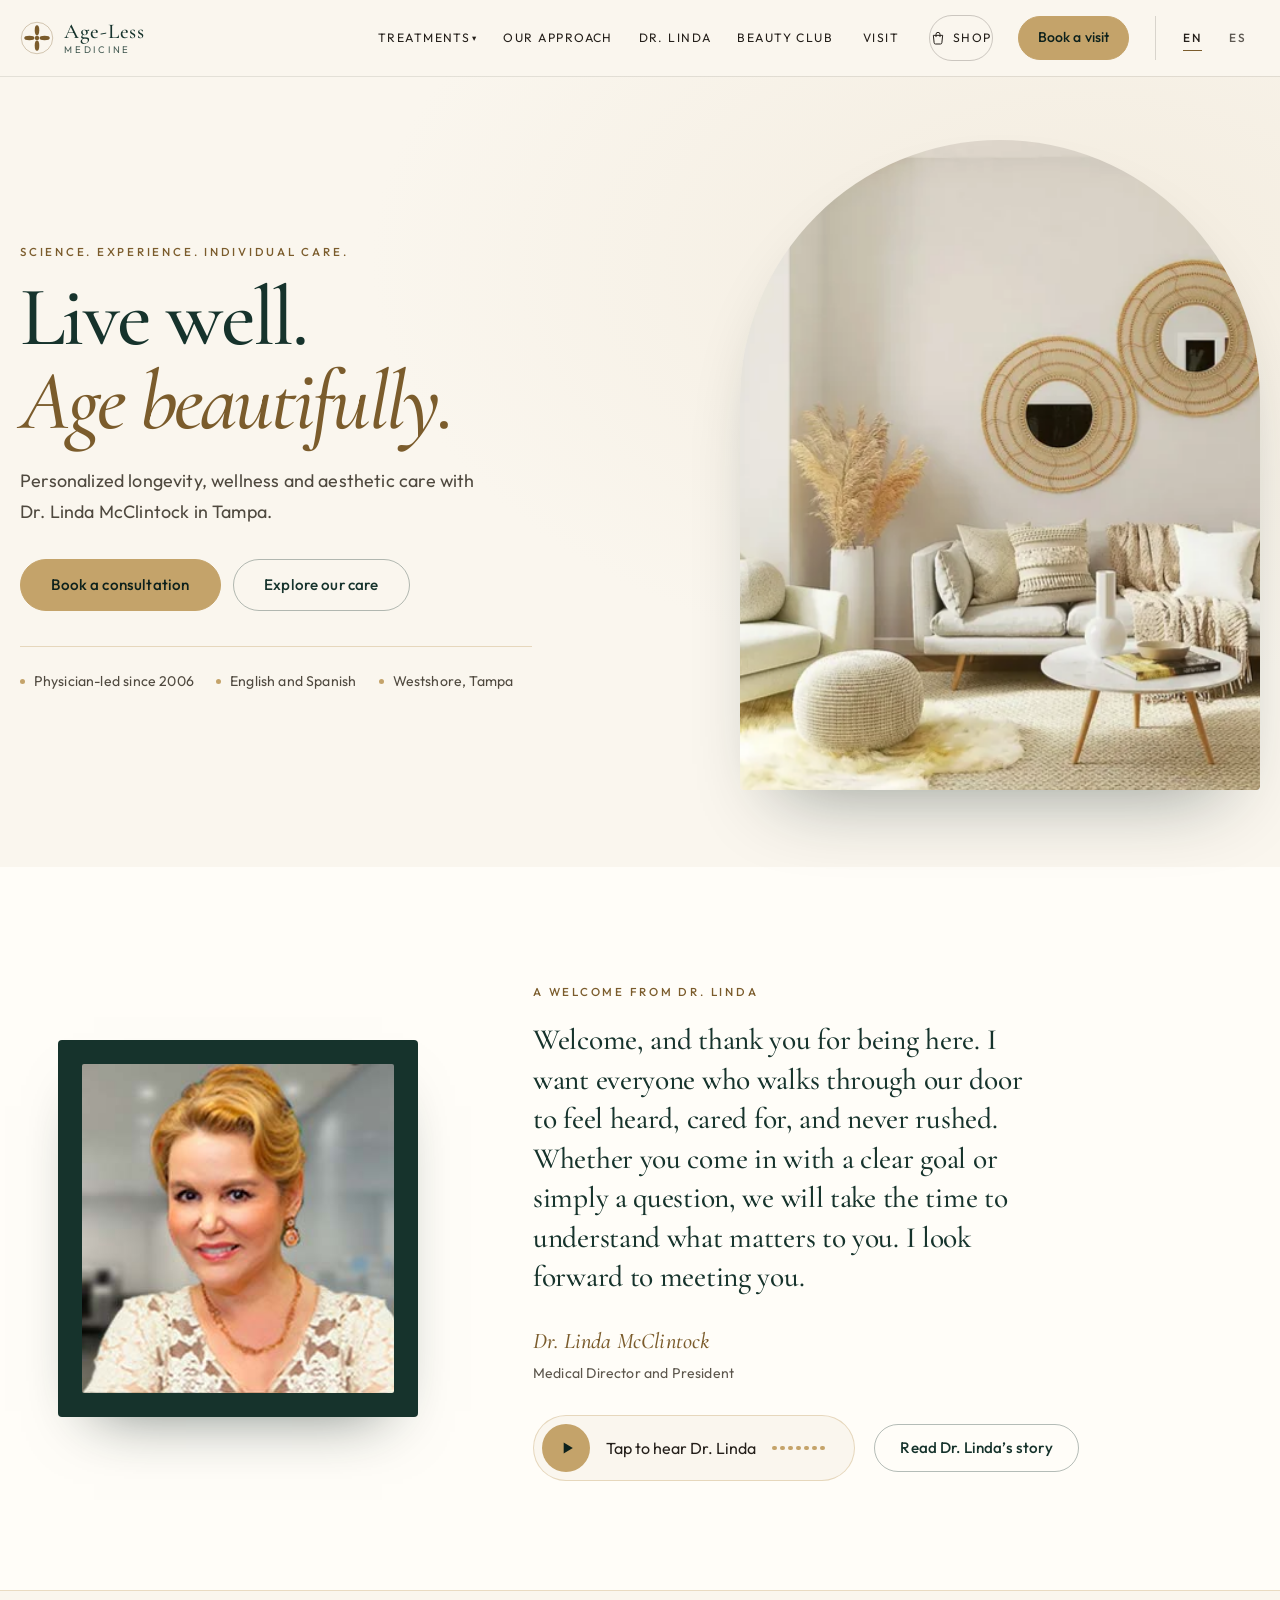
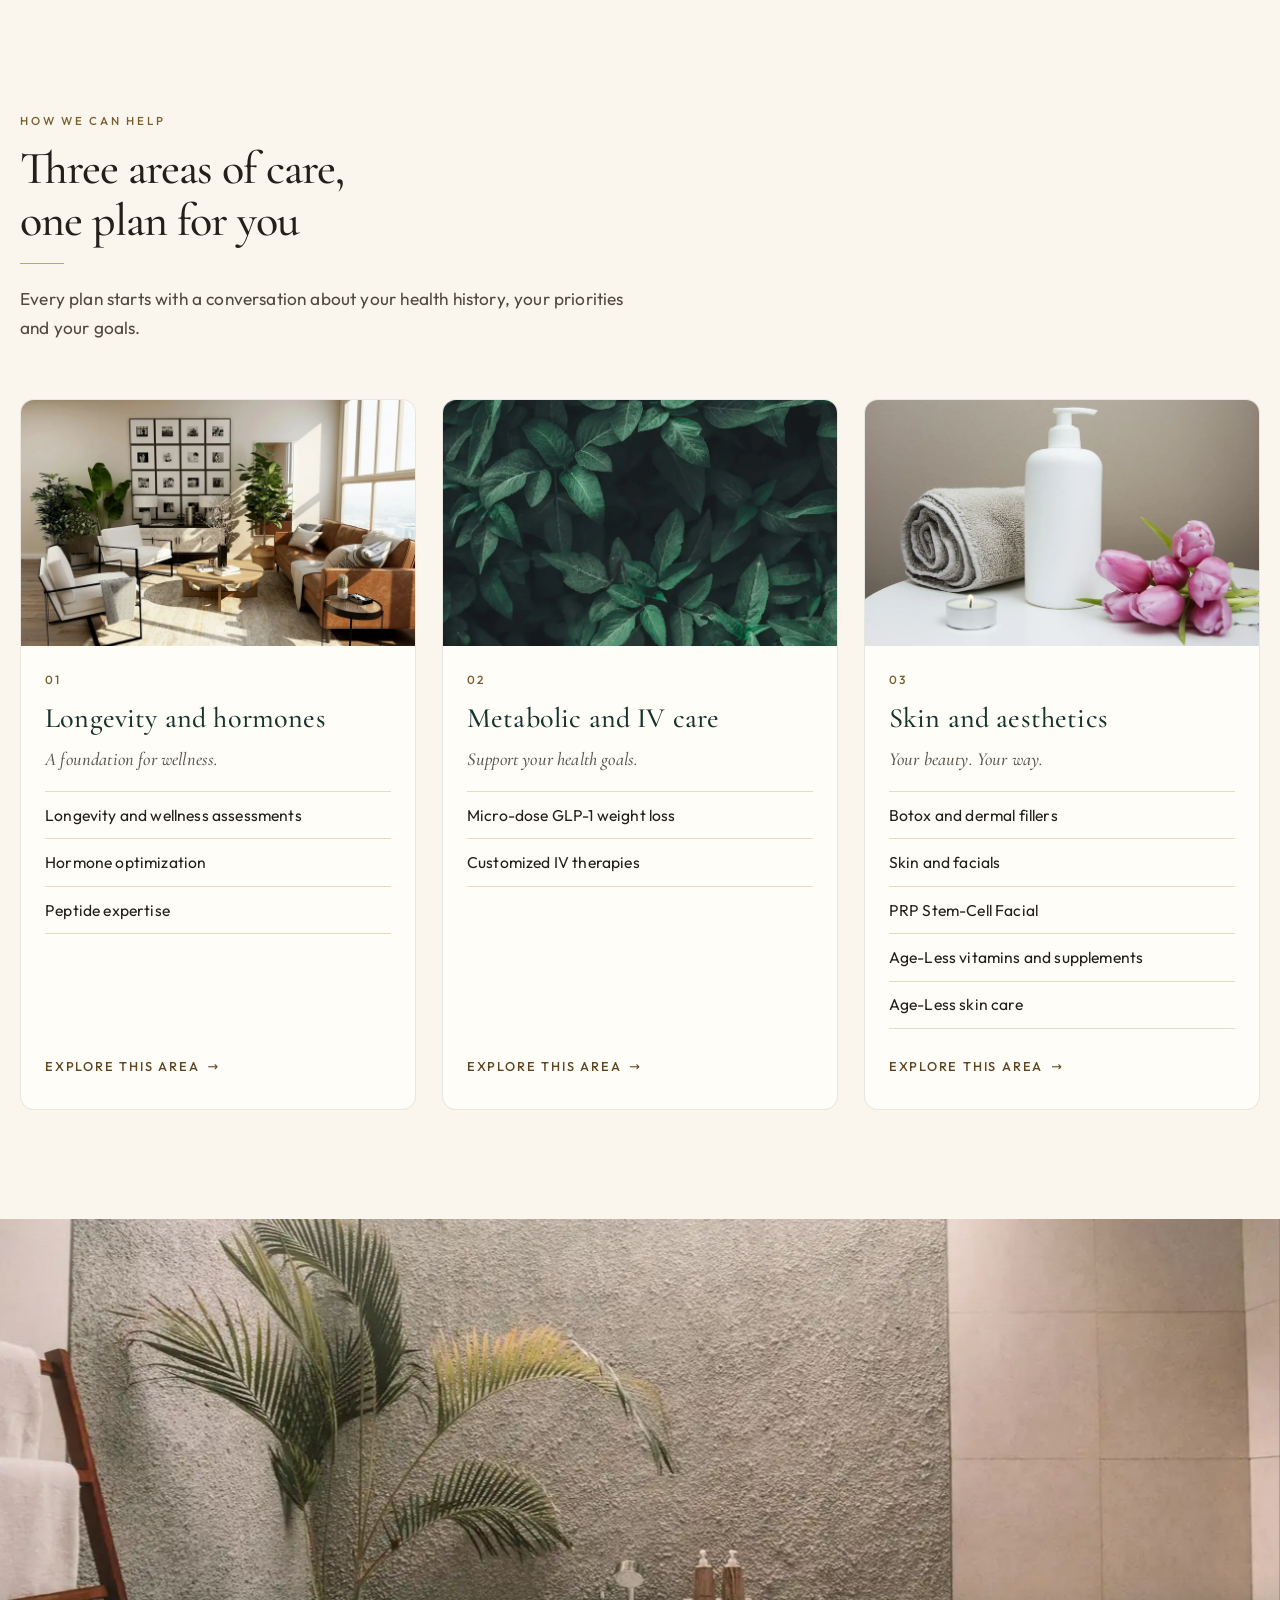
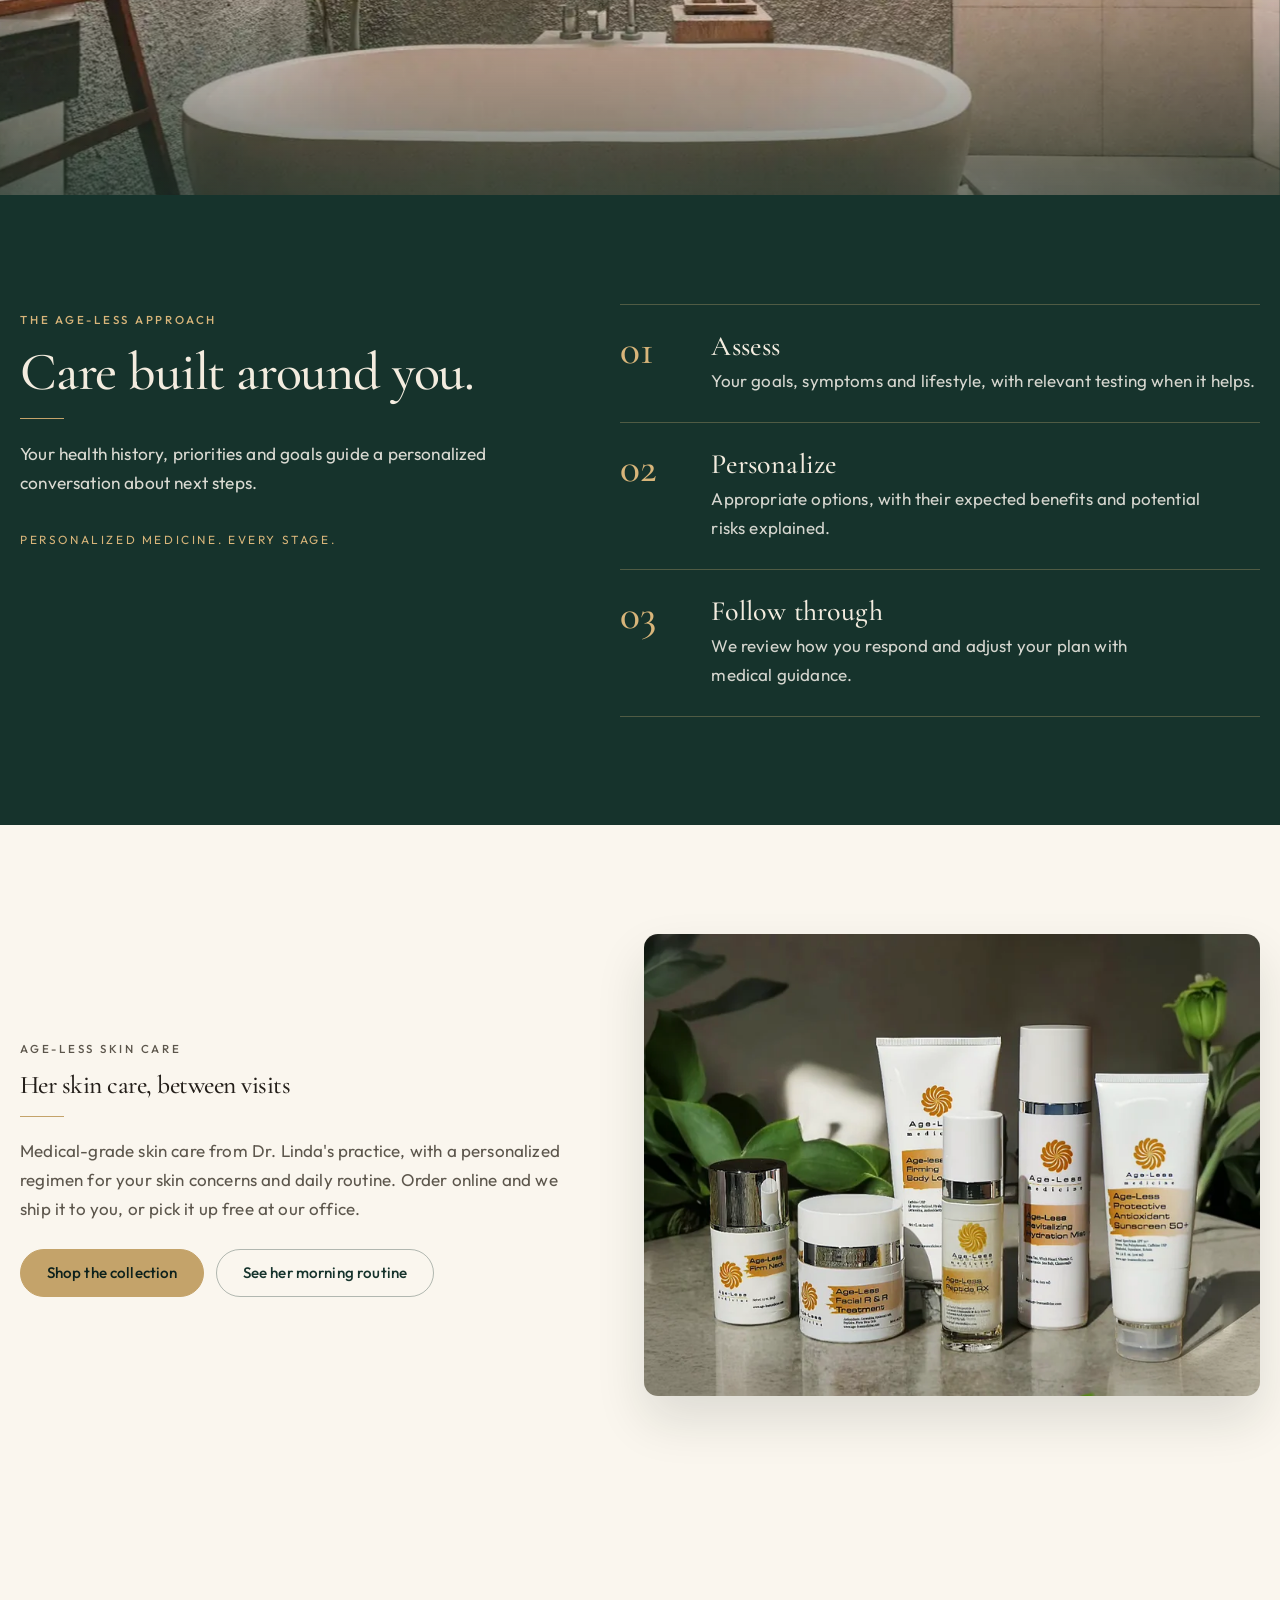
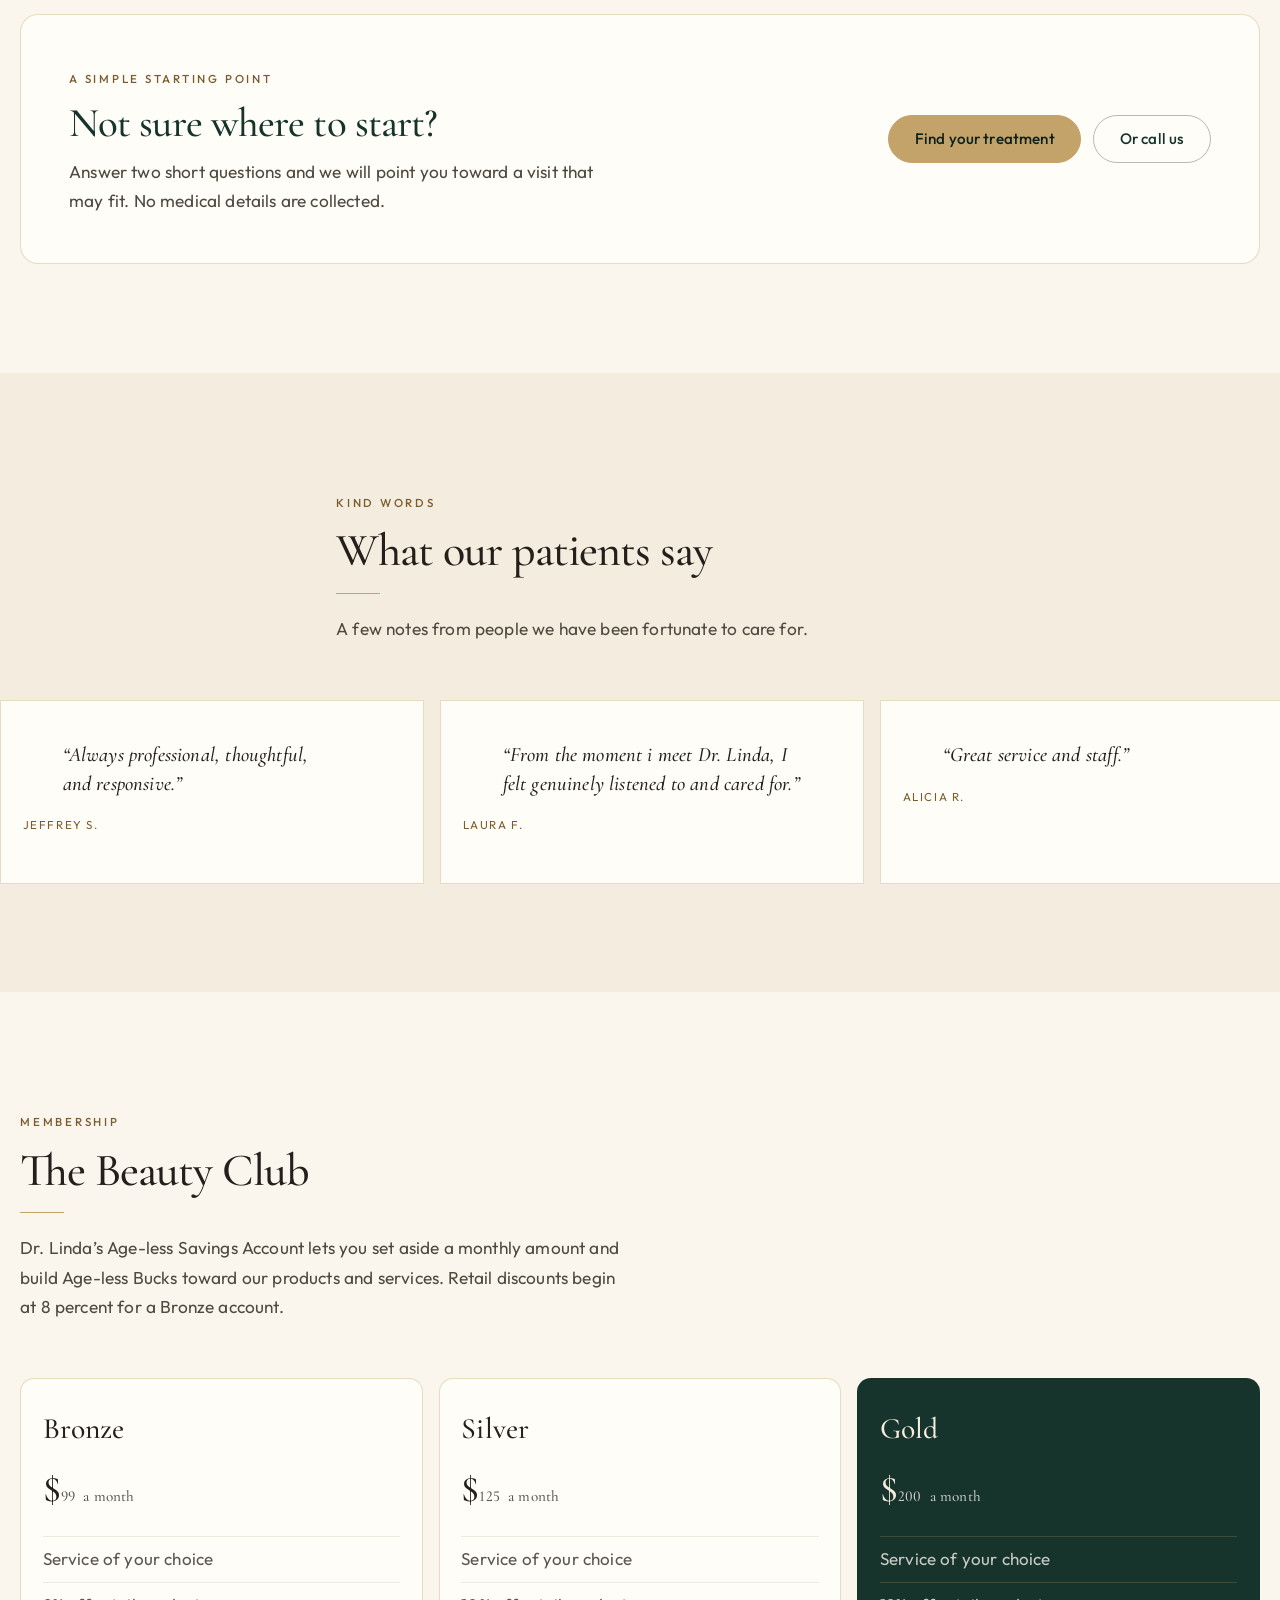
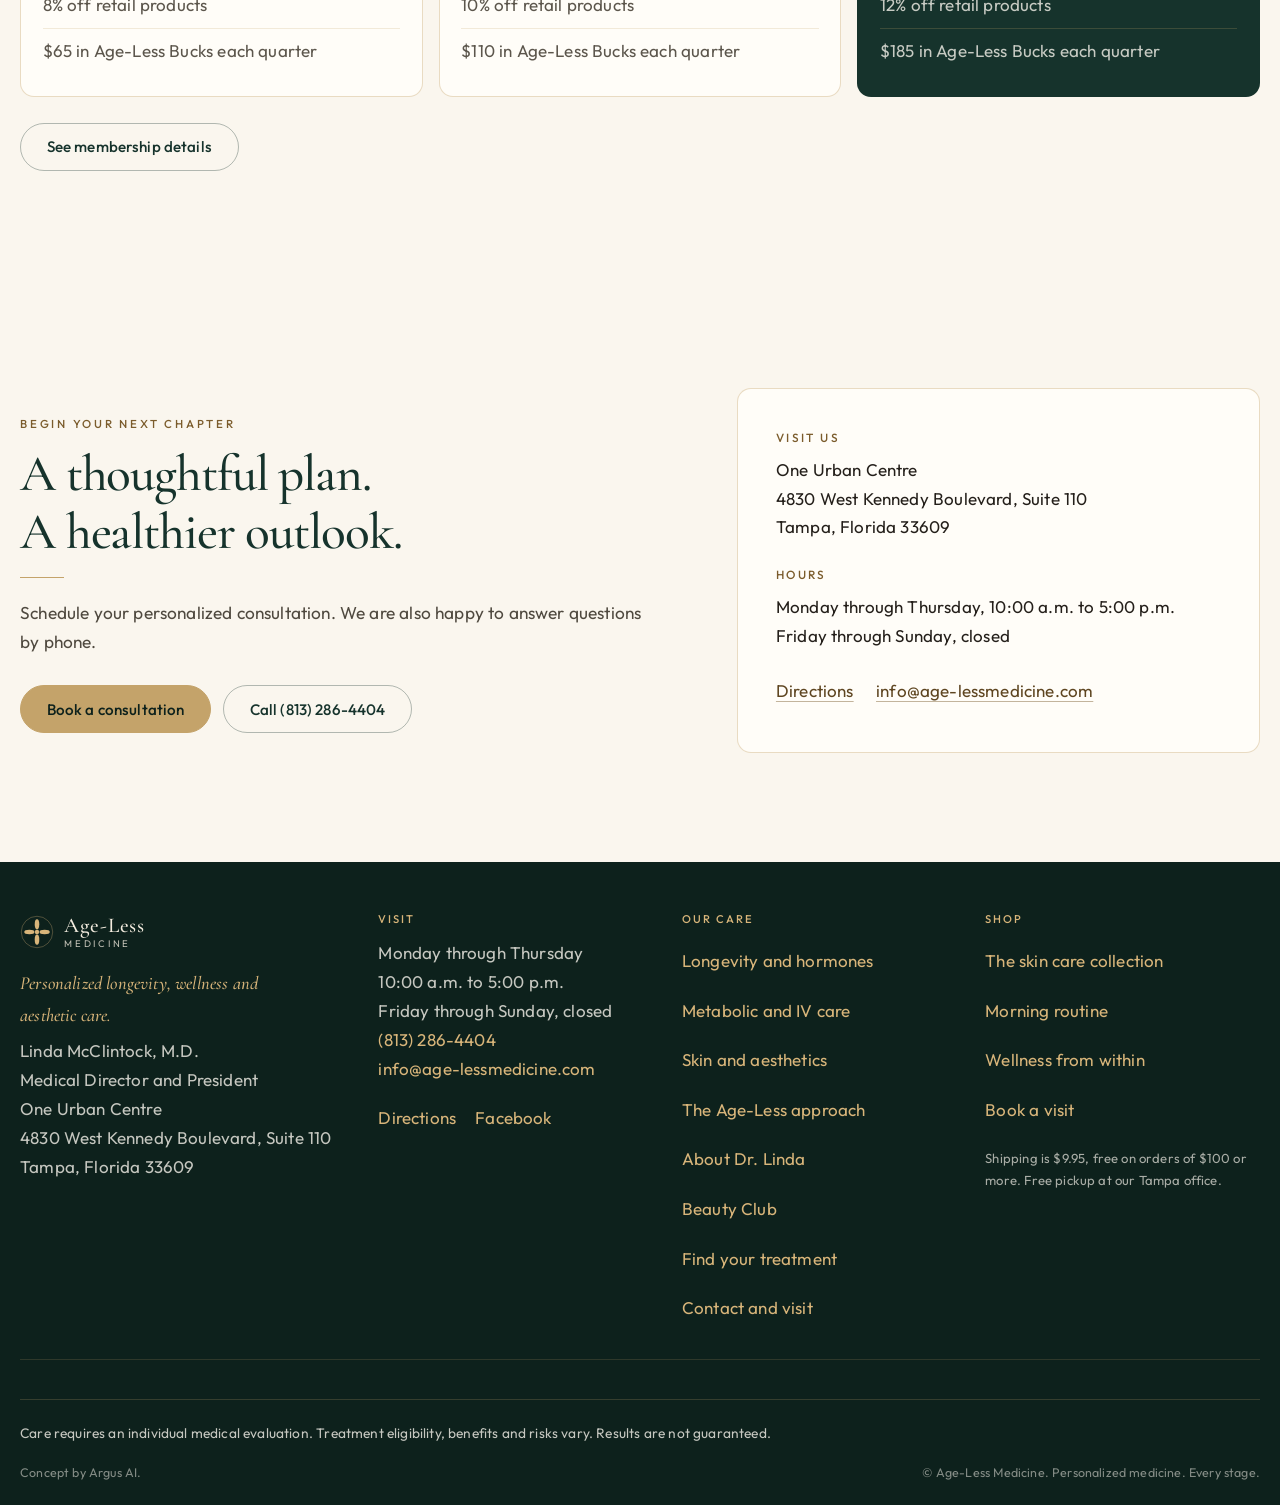
==== index.html @ 3e2d4bb4 "Premium feel pass (local only): smooth desktop scroll, softer reveals and photo wipes, parallax and " ====
<!DOCTYPE html>
<html lang="en">
<head>
  <meta charset="utf-8">
  <meta name="viewport" content="width=device-width, initial-scale=1, viewport-fit=cover">
  <meta name="robots" content="noindex, nofollow">
  <meta name="view-transition" content="same-origin">
  <title>Age-Less Medicine | Live well. Age beautifully.</title>
  <style>html,body{background:#faf6ee}</style>
  <meta name="description" content="Personalized longevity, wellness and aesthetic care with Dr. Linda McClintock in Tampa: longevity and hormones, metabolic and IV care, and skin and aesthetics.">
  <link rel="icon" href="favicon.svg" type="image/svg+xml">
  <link rel="preload" href="site/assets/fonts/CormorantGaramond-500.woff2" as="font" type="font/woff2" crossorigin>
  <link rel="preload" href="site/assets/fonts/CormorantGaramond-500i.woff2" as="font" type="font/woff2" crossorigin>
  <link rel="preload" href="site/assets/fonts/Outfit-400.woff2" as="font" type="font/woff2" crossorigin>
  <link rel="stylesheet" href="css/fonts.css?v=20261118-premium">
  <link rel="stylesheet" href="css/styles.css?v=20261118-premium">
  <link rel="stylesheet" href="css/clinic.css?v=20261118-premium">
  <link rel="stylesheet" href="css/premium.css?v=20261118-premium">
  <link rel="preload" as="image" type="image/webp" href="images/stock/interior-cream-1200.webp" imagesrcset="images/stock/interior-cream-800.webp 800w, images/stock/interior-cream-1200.webp 1200w, images/stock/interior-cream.webp 1800w" imagesizes="(max-width: 1080px) 92vw, 520px">
  <noscript><style>[data-reveal]{opacity:1;transform:none}</style></noscript>
  <script>(function(){var l=new URLSearchParams(location.search).get("lang");try{l=l||localStorage.getItem("al-lang")}catch(e){}if(l==="es"){document.documentElement.classList.add("lang-pending");setTimeout(function(){document.documentElement.classList.remove("lang-pending")},1500)}})();</script>
  <script>(function(){try{if(!matchMedia("(prefers-reduced-motion: reduce)").matches&&!/[?&]intro=off/.test(location.search)&&!sessionStorage.getItem("al-pm-intro")){document.documentElement.classList.add("pm-intro");sessionStorage.setItem("al-pm-intro","1")}}catch(e){}})();</script>
</head>
<body class="clinic page-home">
  <a class="skip" href="#main">Skip to content</a>
  <header class="site-header is-solid">
    <div class="header-inner">
      <a class="brand" href="index.html" aria-label="Age-Less Medicine home">
        <svg class="brand-mark" viewBox="0 0 48 48" aria-hidden="true">
          <circle cx="24" cy="24" r="22.2" fill="none" stroke="currentColor" stroke-width="1" opacity="0.45"/>
          <g fill="currentColor">
            <circle cx="24" cy="24" r="3.1"/>
            <ellipse cx="24" cy="13.2" rx="3.2" ry="7.2"/>
            <ellipse cx="24" cy="34.8" rx="3.2" ry="7.2"/>
            <ellipse cx="13.2" cy="24" rx="7.2" ry="3.2"/>
            <ellipse cx="34.8" cy="24" rx="7.2" ry="3.2"/>
          </g>
        </svg>
        <span class="brand-text">
          <span class="brand-name">Age-Less</span>
          <span class="brand-sub">Medicine</span>
        </span>
      </a>
      <nav class="nav" id="site-nav" aria-label="Primary">
        <div class="has-sub">
          <button class="nav-label" type="button" aria-expanded="false" aria-controls="treat-menu">Treatments</button>
          <div class="subnav mega" id="treat-menu">
            <div class="mega-col">
              <a class="mega-head" href="longevity.html"><span class="mega-n">01</span><span>Longevity and hormones</span></a>
              <p class="mega-tag">A foundation for wellness.</p>
              <ul>
                <li><a href="longevity.html#assessments">Longevity and wellness assessments</a></li>
                <li><a href="hormones.html">Hormone optimization</a></li>
                <li><a href="longevity.html#peptides">Peptide expertise</a></li>
              </ul>
            </div>
            <div class="mega-col">
              <a class="mega-head" href="metabolic.html"><span class="mega-n">02</span><span>Metabolic and IV care</span></a>
              <p class="mega-tag">Support your health goals.</p>
              <ul>
                <li><a href="weight-loss.html">Micro-dose GLP-1 weight loss</a></li>
                <li><a href="metabolic.html#iv">Customized IV therapies</a></li>
              </ul>
            </div>
            <div class="mega-col">
              <a class="mega-head" href="aesthetics.html"><span class="mega-n">03</span><span>Skin and aesthetics</span></a>
              <p class="mega-tag">Your beauty. Your way.</p>
              <ul>
                <li><a href="injectables.html">Botox and dermal fillers</a></li>
                <li><a href="skin.html">Skin and facials</a></li>
                <li><a href="prp.html">PRP Stem-Cell Facial</a></li>
                <li><a href="aesthetics.html#supplements">Age-Less vitamins and supplements</a></li>
                <li><a href="site/index.html#shop">Age-Less skin care</a></li>
              </ul>
            </div>
            <div class="mega-foot">
              <a href="index.html#approach">The Age-Less approach</a>
              <a href="index.html#find-treatment" data-open-quiz>Not sure where to start? Find your treatment</a>
            </div>
          </div>
        </div>
        <a href="index.html#approach">Our approach</a>
        <a href="about.html">Dr. Linda</a>
        <a href="beauty-club.html">Beauty Club</a>
        <a href="contact.html">Visit</a>
        <a class="cross-link nav-shop" href="site/index.html"><svg viewBox="0 0 24 24" aria-hidden="true"><path d="M5 8h14l-1.2 11.2a2 2 0 0 1-2 1.8H8.2a2 2 0 0 1-2-1.8L5 8Z" fill="none" stroke="currentColor" stroke-width="1.5"/><path d="M9 10V6.5a3 3 0 0 1 6 0V10" fill="none" stroke="currentColor" stroke-width="1.5" stroke-linecap="round"/></svg><span>Shop</span></a>
        <a class="btn btn--gold nav-book" href="#book" data-open-booking>Book a visit</a>
      </nav>
      <div class="header-tools">
        <a class="cross-link cross-link--bar" href="site/index.html"><svg viewBox="0 0 24 24" aria-hidden="true"><path d="M5 8h14l-1.2 11.2a2 2 0 0 1-2 1.8H8.2a2 2 0 0 1-2-1.8L5 8Z" fill="none" stroke="currentColor" stroke-width="1.5"/><path d="M9 10V6.5a3 3 0 0 1 6 0V10" fill="none" stroke="currentColor" stroke-width="1.5" stroke-linecap="round"/></svg><span>Shop</span></a>
        <div class="lang-switch" role="group" aria-label="Language">
          <button type="button" data-lang="en" aria-pressed="true">EN</button>
          <button type="button" data-lang="es" aria-pressed="false">ES</button>
        </div>
        <button class="nav-toggle" type="button" aria-expanded="false" aria-controls="site-nav" aria-label="Open menu"><span></span></button>
      </div>
    </div>
  </header>
  <div class="voice-pop" id="voice-pop" role="status" aria-live="polite" hidden>
    <div class="wave" aria-hidden="true"><i></i><i></i><i></i><i></i><i></i><i></i><i></i><i></i><i></i><i></i><i></i><i></i></div>
    <p>Her welcome, in her own voice, is coming soon.</p>
  </div>
  <main id="main">
    <section class="c-hero">
      <div class="wrap c-hero-grid">
        <div class="c-hero-copy">
          <p class="eyebrow">Science. Experience. Individual care.</p>
          <h1 class="display c-hero-title"><span>Live well.</span> <em>Age beautifully.</em></h1>
          <p class="lede">Personalized longevity, wellness and aesthetic care with Dr. Linda McClintock in Tampa.</p>
          <div class="btn-row">
            <a class="btn btn--gold" href="#book" data-open-booking data-treatment="Consultation">Book a consultation</a>
            <a class="btn btn--line" href="#care">Explore our care</a>
          </div>
          <ul class="c-hero-facts">
            <li>Physician-led since 2006</li>
            <li>English and Spanish</li>
            <li>Westshore, Tampa</li>
          </ul>
        </div>
        <figure class="c-hero-media">
          <picture><source type="image/webp" srcset="images/stock/interior-cream-800.webp 800w, images/stock/interior-cream-1200.webp 1200w, images/stock/interior-cream.webp 1800w" sizes="(max-width: 1080px) 92vw, 520px"><img src="images/stock/interior-cream.jpg" srcset="images/stock/interior-cream-800.jpg 800w, images/stock/interior-cream-1200.jpg 1200w, images/stock/interior-cream.jpg 1800w" sizes="(max-width: 1080px) 92vw, 520px" alt="A calm, sunlit sitting room in soft cream tones" width="1800" height="1318" fetchpriority="high" decoding="async"></picture>
        </figure>
      </div>
    </section>

    <!-- WELCOME NOTE: DRAFT placeholder copy for Dr. Linda to approve or rewrite. Not her words yet.
         Audio: the play button shows "coming soon" (same as the shop) until her recording is added (js/main.js initVoice). -->
    <section class="welcome" id="welcome" aria-labelledby="welcome-title">
      <div class="wrap welcome-grid">
        <figure class="welcome-photo" data-reveal>
          <img src="images/clinic/dr-linda.jpg" alt="Dr. Linda McClintock, medical director of Age-Less Medicine" width="302" height="319" loading="lazy" decoding="async">
        </figure>
        <div class="welcome-copy" data-reveal>
          <p class="eyebrow" id="welcome-title">A welcome from Dr. Linda</p>
          <p class="welcome-text">Welcome, and thank you for being here. I want everyone who walks through our door to feel heard, cared for, and never rushed. Whether you come in with a clear goal or simply a question, we will take the time to understand what matters to you. I look forward to meeting you.</p>
          <p class="welcome-sign">Dr. Linda McClintock</p>
          <p class="welcome-role">Medical Director and President</p>
          <div class="welcome-actions">
          <button class="voice-big" type="button" data-voice aria-describedby="voice-pop">
            <span class="play" aria-hidden="true"><svg viewBox="0 0 24 24"><path d="M8 5.5v13l11-6.5-11-6.5Z" fill="currentColor"/></svg></span>
            <span>Tap to hear Dr. Linda</span>
            <span class="wave sm" aria-hidden="true"><i></i><i></i><i></i><i></i><i></i><i></i><i></i></span>
          </button>
          <a class="btn btn--line" href="about.html">Read Dr. Linda’s story</a>
          </div>
        </div>
      </div>
    </section>

    <section class="section pillars" id="care">
      <div class="wrap">
        <div class="section-head" data-reveal>
          <p class="eyebrow">How we can help</p>
          <h2 class="display">Three areas of care, one plan for&nbsp;you</h2>
          <hr class="gold-rule">
          <p class="lede">Every plan starts with a conversation about your health history, your priorities and your goals.</p>
        </div>
        <div class="pillar-grid">
          <article class="pillar-card" data-reveal>
            <a class="pillar-media" href="longevity.html" tabindex="-1" aria-hidden="true"><picture><source type="image/webp" srcset="images/stock/lounge-800.webp 800w, images/stock/lounge-1200.webp 1200w, images/stock/lounge.webp 1800w" sizes="(max-width: 700px) 92vw, (max-width: 1080px) 48vw, 620px"><img src="images/stock/lounge.jpg" srcset="images/stock/lounge-800.jpg 800w, images/stock/lounge-1200.jpg 1200w, images/stock/lounge.jpg 1800w" sizes="(max-width: 700px) 92vw, (max-width: 1080px) 48vw, 620px" alt="" width="1800" height="1350" loading="lazy" decoding="async"></picture></a>
            <div class="pillar-body">
              <p class="pillar-n">01</p>
              <h3><a href="longevity.html">Longevity and hormones</a></h3>
              <p class="pillar-tag">A foundation for wellness.</p>
              <ul class="pillar-list"><li><a href="longevity.html#assessments">Longevity and wellness assessments</a></li><li><a href="hormones.html">Hormone optimization</a></li><li><a href="longevity.html#peptides">Peptide expertise</a></li></ul>
              <a class="more-link" href="longevity.html">Explore this area</a>
            </div>
          </article>
          <article class="pillar-card" data-reveal>
            <a class="pillar-media" href="metabolic.html" tabindex="-1" aria-hidden="true"><picture><source type="image/webp" srcset="images/stock/leaves-dark-800.webp 800w, images/stock/leaves-dark.webp 1238w" sizes="(max-width: 700px) 92vw, (max-width: 1080px) 48vw, 620px"><img src="images/stock/leaves-dark.jpg" srcset="images/stock/leaves-dark-800.jpg 800w, images/stock/leaves-dark.jpg 1238w" sizes="(max-width: 700px) 92vw, (max-width: 1080px) 48vw, 620px" alt="" width="1238" height="2200" loading="lazy" decoding="async"></picture></a>
            <div class="pillar-body">
              <p class="pillar-n">02</p>
              <h3><a href="metabolic.html">Metabolic and IV care</a></h3>
              <p class="pillar-tag">Support your health goals.</p>
              <ul class="pillar-list"><li><a href="weight-loss.html">Micro-dose GLP-1 weight loss</a></li><li><a href="metabolic.html#iv">Customized IV therapies</a></li></ul>
              <a class="more-link" href="metabolic.html">Explore this area</a>
            </div>
          </article>
          <article class="pillar-card" data-reveal>
            <a class="pillar-media" href="aesthetics.html" tabindex="-1" aria-hidden="true"><picture><source type="image/webp" srcset="images/stock/still-life-800.webp 800w, images/stock/still-life-1200.webp 1200w, images/stock/still-life.webp 1600w" sizes="(max-width: 700px) 92vw, (max-width: 1080px) 48vw, 620px"><img src="images/stock/still-life.jpg" srcset="images/stock/still-life-800.jpg 800w, images/stock/still-life-1200.jpg 1200w, images/stock/still-life.jpg 1600w" sizes="(max-width: 700px) 92vw, (max-width: 1080px) 48vw, 620px" alt="" width="1600" height="1066" loading="lazy" decoding="async"></picture></a>
            <div class="pillar-body">
              <p class="pillar-n">03</p>
              <h3><a href="aesthetics.html">Skin and aesthetics</a></h3>
              <p class="pillar-tag">Your beauty. Your way.</p>
              <ul class="pillar-list"><li><a href="injectables.html">Botox and dermal fillers</a></li><li><a href="skin.html">Skin and facials</a></li><li><a href="prp.html">PRP Stem-Cell Facial</a></li><li><a href="aesthetics.html#supplements">Age-Less vitamins and supplements</a></li><li><a href="site/index.html#shop">Age-Less skin care</a></li></ul>
              <a class="more-link" href="aesthetics.html">Explore this area</a>
            </div>
          </article>
        </div>
      </div>
    </section>

    <section class="pm-band" aria-hidden="true">
      <picture><source type="image/webp" srcset="images/stock/band-spa-1000.webp 1000w, images/stock/band-spa-1440.webp 1440w" sizes="100vw"><img src="images/stock/band-spa-1200.jpg" alt="" width="1440" height="720" loading="lazy" decoding="async"></picture>
    </section>

    <section class="section approach" id="approach" aria-labelledby="approach-title">
      <div class="wrap">
        <div class="approach-grid">
          <div class="approach-intro" data-reveal>
            <p class="eyebrow">The Age-Less approach</p>
            <h2 class="display" id="approach-title">Care built around&nbsp;you.</h2>
            <hr class="gold-rule">
            <p class="lede">Your health history, priorities and goals guide a personalized conversation about next steps.</p>
          <p class="approach-foot">Personalized medicine. Every stage.</p>
          </div>
          <ol class="approach-steps">
            <li data-reveal><span class="step-n">01</span><h3>Assess</h3><p>Your goals, symptoms and lifestyle, with relevant testing when it helps.</p></li>
            <li data-reveal><span class="step-n">02</span><h3>Personalize</h3><p>Appropriate options, with their expected benefits and potential risks explained.</p></li>
            <li data-reveal><span class="step-n">03</span><h3>Follow through</h3><p>We review how you respond and adjust your plan with medical guidance.</p></li>
          </ol>
        </div>
      </div>
    </section>

    <section class="section shop-band-section">
      <div class="wrap skin-shop shop-band" data-reveal>
        <div class="skin-shop-copy">
          <p class="eyebrow">Age-Less skin care</p>
          <h2 class="display">Her skin care,&nbsp;between&nbsp;visits</h2>
          <hr class="gold-rule">
          <p>Medical-grade skin care from Dr. Linda's practice, with a personalized regimen for your skin concerns and daily routine. Order online and we ship it to you, or pick it up free at our office.</p>
          <div class="btn-row">
            <a class="btn btn--gold" href="site/index.html#shop">Shop the collection</a>
            <a class="btn btn--line" href="site/index.html#routine">See her morning routine</a>
          </div>
        </div>
        <a class="skin-shop-photo" href="site/index.html#shop" aria-label="Shop the Age-Less skin care collection">
          <img src="site/assets/img/hero-lineup-800.webp" alt="The Age-Less Medicine skin care line on a marble counter" width="800" height="599" loading="lazy" decoding="async">
        </a>
      </div>
    </section>

    <section class="section" id="find-treatment">
      <div class="wrap quiz-band" data-reveal>
        <div>
          <p class="eyebrow">A simple starting point</p>
          <h2 class="display">Not sure where to&nbsp;start?</h2>
          <p class="lede">Answer two short questions and we will point you toward a visit that may fit. No medical details are collected.</p>
        </div>
        <div class="btn-row">
          <a class="btn btn--gold" href="#find-treatment" data-open-quiz>Find your treatment</a>
          <a class="btn btn--line" href="tel:+18132864404">Or call us</a>
        </div>
      </div>
    </section>

    <section class="reviews section section--ivory">
      <div class="wrap section-head" data-reveal>
        <p class="eyebrow">Kind words</p>
        <h2 class="display">What our patients&nbsp;say</h2>
        <hr class="gold-rule">
        <p class="lede">A few notes from people we have been fortunate to care for.</p>
      </div>
      <div class="marquee" aria-label="Patient remarks">
        <div class="marquee-track">
          <figure class="quote-card">
            <blockquote><p>“Always professional, thoughtful, and responsive.”</p></blockquote>
            <footer>Jeffrey S.</footer>
          </figure>
          <figure class="quote-card">
            <blockquote><p>“From the moment i meet Dr. Linda, I felt genuinely listened to and cared for.”</p></blockquote>
            <footer>Laura F.</footer>
          </figure>
          <figure class="quote-card">
            <blockquote><p>“Great service and staff.”</p></blockquote>
            <footer>Alicia R.</footer>
          </figure>
          <figure class="quote-card">
            <blockquote><p>“Easy to make an appointment. Very professional and accommodating. . . Myra is great.”</p></blockquote>
            <footer>Susan D.</footer>
          </figure>
          <figure class="quote-card">
            <blockquote><p>“Caring healthcare”</p></blockquote>
            <footer>Dana L.</footer>
          </figure>
          <figure class="quote-card">
            <blockquote><p>“The quality of service is steady and constant.”</p></blockquote>
            <footer>Katie H.</footer>
          </figure>
          <figure class="quote-card">
            <blockquote><p>“Awesome and always such attention to all details”</p></blockquote>
            <footer>Carolyn R.</footer>
          </figure>
          <figure class="quote-card">
            <blockquote><p>“Dr M is simply the best. Love her recommendations to keep me looking and feeling my best!”</p></blockquote>
            <footer>Victoria P.</footer>
          </figure>
          <figure class="quote-card is-dup" aria-hidden="true">
            <blockquote><p>“Always professional, thoughtful, and responsive.”</p></blockquote>
            <footer>Jeffrey S.</footer>
          </figure>
          <figure class="quote-card is-dup" aria-hidden="true">
            <blockquote><p>“From the moment i meet Dr. Linda, I felt genuinely listened to and cared for.”</p></blockquote>
            <footer>Laura F.</footer>
          </figure>
          <figure class="quote-card is-dup" aria-hidden="true">
            <blockquote><p>“Great service and staff.”</p></blockquote>
            <footer>Alicia R.</footer>
          </figure>
          <figure class="quote-card is-dup" aria-hidden="true">
            <blockquote><p>“Easy to make an appointment. Very professional and accommodating. . . Myra is great.”</p></blockquote>
            <footer>Susan D.</footer>
          </figure>
          <figure class="quote-card is-dup" aria-hidden="true">
            <blockquote><p>“Caring healthcare”</p></blockquote>
            <footer>Dana L.</footer>
          </figure>
          <figure class="quote-card is-dup" aria-hidden="true">
            <blockquote><p>“The quality of service is steady and constant.”</p></blockquote>
            <footer>Katie H.</footer>
          </figure>
          <figure class="quote-card is-dup" aria-hidden="true">
            <blockquote><p>“Awesome and always such attention to all details”</p></blockquote>
            <footer>Carolyn R.</footer>
          </figure>
          <figure class="quote-card is-dup" aria-hidden="true">
            <blockquote><p>“Dr M is simply the best. Love her recommendations to keep me looking and feeling my best!”</p></blockquote>
            <footer>Victoria P.</footer>
          </figure>
        </div>
      </div>
    </section>

    <section class="section">
      <div class="wrap">
        <div class="section-head" data-reveal>
          <p class="eyebrow">Membership</p>
          <h2 class="display">The Beauty&nbsp;Club</h2>
          <hr class="gold-rule">
          <p class="lede">Dr. Linda’s Age-less Savings Account lets you set aside a monthly amount and build Age-less Bucks toward our products and services. Retail discounts begin at 8 percent for a Bronze account.</p>
        </div>
        <div class="tiers">
          <article class="tier" data-reveal>
            <h3>Bronze</h3>
            <p class="price">$<span data-count="99">99</span> <span>a month</span></p>
            <ul>
              <li>Service of your choice</li>
              <li>8% off retail products</li>
              <li>$65 in Age-Less Bucks each quarter</li>
            </ul>
          </article>
          <article class="tier" data-reveal>
            <h3>Silver</h3>
            <p class="price">$<span data-count="125">125</span> <span>a month</span></p>
            <ul>
              <li>Service of your choice</li>
              <li>10% off retail products</li>
              <li>$110 in Age-Less Bucks each quarter</li>
            </ul>
          </article>
          <article class="tier tier--gold" data-reveal>
            <h3>Gold</h3>
            <p class="price">$<span data-count="200">200</span> <span>a month</span></p>
            <ul>
              <li>Service of your choice</li>
              <li>12% off retail products</li>
              <li>$185 in Age-Less Bucks each quarter</li>
            </ul>
          </article>
        </div>
        <div class="btn-row" style="margin-top:1.6rem" data-reveal>
          <a class="btn btn--line" href="beauty-club.html">See membership details</a>
        </div>
      </div>
    </section>

    <section class="section next-chapter" id="visit">
      <div class="wrap next-grid">
        <div data-reveal>
          <p class="eyebrow">Begin your next chapter</p>
          <h2 class="display">A thoughtful plan. A healthier&nbsp;outlook.</h2>
          <hr class="gold-rule">
          <p class="lede">Schedule your personalized consultation. We are also happy to answer questions by phone.</p>
          <div class="btn-row">
            <a class="btn btn--gold" href="#book" data-open-booking data-treatment="Consultation">Book a consultation</a>
            <a class="btn btn--line" href="tel:+18132864404">Call (813) 286-4404</a>
          </div>
        </div>
        <div class="visit-card-lite" data-reveal>
          <h3>Visit us</h3>
          <p>One Urban Centre<br>4830 West Kennedy Boulevard, Suite 110<br>Tampa, Florida 33609</p>
          <h3>Hours</h3>
          <p>Monday through Thursday, 10:00 a.m. to 5:00 p.m.<br>Friday through Sunday, closed</p>
          <p class="visit-links"><a href="https://maps.google.com/?q=4830+West+Kennedy+Boulevard+Suite+110+Tampa+FL+33609" rel="noopener noreferrer" target="_blank">Directions</a><a href="mailto:info@age-lessmedicine.com">info@age-lessmedicine.com</a></p>
        </div>
      </div>
    </section>

  </main>
  <footer class="site-footer">
    <div class="wrap footer-grid">
      <div class="footer-brand">
        <a class="brand" href="index.html" aria-label="Age-Less Medicine home">
          <svg class="brand-mark" viewBox="0 0 48 48" aria-hidden="true">
          <circle cx="24" cy="24" r="22.2" fill="none" stroke="currentColor" stroke-width="1" opacity="0.45"/>
          <g fill="currentColor">
            <circle cx="24" cy="24" r="3.1"/>
            <ellipse cx="24" cy="13.2" rx="3.2" ry="7.2"/>
            <ellipse cx="24" cy="34.8" rx="3.2" ry="7.2"/>
            <ellipse cx="13.2" cy="24" rx="7.2" ry="3.2"/>
            <ellipse cx="34.8" cy="24" rx="7.2" ry="3.2"/>
          </g>
        </svg>
          <span class="brand-text"><span class="brand-name">Age-Less</span><span class="brand-sub">Medicine</span></span>
        </a>
        <p class="footer-tag">Personalized longevity, wellness and aesthetic care.</p>
        <p>Linda McClintock, M.D.<br>Medical Director and President</p>
        <p>One Urban Centre<br>4830 West Kennedy Boulevard, Suite 110<br>Tampa, Florida 33609</p>
      </div>
      <div>
        <h2>Visit</h2>
        <p>Monday through Thursday<br>10:00 a.m. to 5:00 p.m.<br>Friday through Sunday, closed</p>
        <p><a href="tel:+18132864404">(813) 286-4404</a><br>
        <a href="mailto:info@age-lessmedicine.com">info@age-lessmedicine.com</a></p>
        <ul class="footer-list footer-list--inline">
          <li><a href="https://maps.google.com/?q=4830+West+Kennedy+Boulevard+Suite+110+Tampa+FL+33609" rel="noopener noreferrer" target="_blank">Directions</a></li>
          <li><a href="https://www.facebook.com/296291637095921" rel="noopener noreferrer" target="_blank">Facebook</a></li>
        </ul>
      </div>
      <div>
        <h2>Our care</h2>
        <ul class="footer-list">
          <li><a href="longevity.html">Longevity and hormones</a></li>
          <li><a href="metabolic.html">Metabolic and IV care</a></li>
          <li><a href="aesthetics.html">Skin and aesthetics</a></li>
          <li><a href="index.html#approach">The Age-Less approach</a></li>
          <li><a href="about.html">About Dr. Linda</a></li>
          <li><a href="beauty-club.html">Beauty Club</a></li>
          <li><a href="index.html#find-treatment" data-open-quiz>Find your treatment</a></li>
          <li><a href="contact.html">Contact and visit</a></li>
        </ul>
      </div>
      <div>
        <h2>Shop</h2>
        <ul class="footer-list">
          <li><a href="site/index.html#shop">The skin care collection</a></li>
          <li><a href="site/index.html#routine">Morning routine</a></li>
          <li><a href="site/index.html?goal=inside#shop">Wellness from within</a></li>
          <li><a href="#book" data-open-booking>Book a visit</a></li>
        </ul>
        <p class="footer-ship">Shipping is $9.95, free on orders of $100 or more. Free pickup at our Tampa office.</p>
      </div>
    </div>
    <div class="wrap footer-disclaimer">
      <p>Care requires an individual medical evaluation. Treatment eligibility, benefits and risks vary. Results are not guaranteed.</p>
    </div>
    <div class="wrap legal">
      <p>Concept by Argus AI.</p>
      <p>&copy; Age-Less Medicine. Personalized medicine. Every stage.</p>
    </div>
  </footer>
  <div class="book-bar" role="region" aria-label="Quick booking">
    <a class="btn btn--ghost" href="tel:+18132864404">Call</a>
    <a class="btn btn--gold" href="#book" data-open-booking>Book a visit</a>
  </div>
  <div class="modal" id="book" aria-hidden="true" role="dialog" aria-labelledby="book-title">
    <div class="modal-backdrop" data-close-booking></div>
    <div class="modal-card">
      <button class="modal-close" type="button" data-close-booking aria-label="Close booking form">&times;</button>
      <form id="booking-form">
        <p class="eyebrow">Request a visit</p>
        <h2 class="display" id="book-title">When would you like to come&nbsp;in?</h2>
        <hr class="gold-rule">
        <p class="form-note">Please do not include medical details. This form is only for scheduling.</p>
        <div class="form-scroll">
        <div class="form-grid">
          <label>How can we help?
            <select id="visit-treatment" name="treatment" required>
              <option value="" disabled selected>Select a visit type</option>
            <option value="Consultation">Consultation</option>
            <option value="Longevity and wellness assessment">Longevity and wellness assessment</option>
            <option value="Hormone optimization">Hormone optimization</option>
            <option value="Peptide consultation">Peptide consultation</option>
            <option value="Micro-dose GLP-1 weight loss">Micro-dose GLP-1 weight loss</option>
            <option value="IV therapy">IV therapy</option>
            <option value="Botox and dermal fillers">Botox and dermal fillers</option>
            <option value="Skin and facials">Skin and facials</option>
            <option value="PRP Stem-Cell Facial">PRP Stem-Cell Facial</option>
            <option value="Beauty Club">Beauty Club</option>
            <option value="I am not sure yet">I am not sure yet</option>
            </select>
          </label>
          <label>Preferred day
            <input id="visit-date" name="date" type="date" required>
          </label>
          <label>Preferred time
            <select name="time" required>
              <option value="" disabled selected>Select a time of day</option>
              <option>Morning, 10:00 a.m. to 12:00 p.m.</option>
              <option>Early afternoon, 12:00 p.m. to 3:00 p.m.</option>
              <option>Late afternoon, 3:00 p.m. to 5:00 p.m.</option>
            </select>
          </label>
          <label>Full name
            <input name="name" type="text" autocomplete="name" required>
          </label>
          <label>Phone
            <input name="phone" type="tel" autocomplete="tel" required>
          </label>
          <label>Email
            <input name="email" type="email" autocomplete="email" required>
          </label>
          <label>Are you new to our office?
            <select name="patient" required>
              <option value="" disabled selected>Please choose one</option>
              <option>I am a new patient</option>
              <option>I am a returning patient</option>
            </select>
          </label>
        </div>
        <p class="form-note">We are open Monday through Thursday, 10:00 a.m. to 5:00 p.m.</p>
        <p class="form-error" id="booking-error"></p>
        </div>
        <div class="btn-row modal-actions">
          <button class="btn btn--gold" type="submit">Request this time</button>
          <button class="btn btn--line" type="button" data-close-booking>Cancel</button>
        </div>
      </form>
      <div class="confirm" id="booking-confirm" hidden></div>
    </div>
  </div>
  <div class="modal" id="quiz" aria-hidden="true" role="dialog" aria-labelledby="quiz-title">
    <div class="modal-backdrop" data-close-quiz></div>
    <div class="modal-card quiz-card">
      <button class="modal-close" type="button" data-close-quiz aria-label="Close treatment guide">&times;</button>
      <div id="quiz-app"></div>
    </div>
  </div>
  <script src="js/i18n-es.js?v=20261118-premium" defer></script>
  <script src="js/lang.js?v=20261118-premium" defer></script>
  <script src="js/main.js?v=20261118-premium" defer></script>
  <script src="site/assets/js/premium.js?v=20261118-premium" defer></script>
</body>
</html>
---- css/fonts.css ----
/* Self-hosted faces (same files as the shop) so the clinic site does not wait on Google Fonts. */
@font-face{font-family:'Cormorant Garamond';font-style:italic;font-weight:500;font-display:swap;src:url(../site/assets/fonts/CormorantGaramond-500i.woff2) format('woff2');}
@font-face{font-family:'Cormorant Garamond';font-style:normal;font-weight:500;font-display:swap;src:url(../site/assets/fonts/CormorantGaramond-500.woff2) format('woff2');}
@font-face{font-family:'Cormorant Garamond';font-style:normal;font-weight:600;font-display:swap;src:url(../site/assets/fonts/CormorantGaramond-600.woff2) format('woff2');}
@font-face{font-family:'Outfit';font-style:normal;font-weight:300;font-display:swap;src:url(../site/assets/fonts/Outfit-300.woff2) format('woff2');}
@font-face{font-family:'Outfit';font-style:normal;font-weight:400;font-display:swap;src:url(../site/assets/fonts/Outfit-400.woff2) format('woff2');}
@font-face{font-family:'Outfit';font-style:normal;font-weight:500;font-display:swap;src:url(../site/assets/fonts/Outfit-500.woff2) format('woff2');}
@font-face{font-family:'Outfit';font-style:normal;font-weight:600;font-display:swap;src:url(../site/assets/fonts/Outfit-600.woff2) format('woff2');}
---- css/styles.css ----
/* Age-Less Medicine. Concept by Argus AI. */
:root {
  --ivory: #f3ecdf;
  --ivory-2: #e7ddd0;
  --cream: #faf6ee;
  --paper: #fffdf8;
  --gold: #c4a36a;
  --gold-2: #d8b57a;
  --gold-3: #8a6936;
  --green: #16332c;
  --green-2: #0d211c;
  --green-3: #1e4339;
  --ink: #241f1a;
  --muted: #5c564c;
  --line: rgba(196, 163, 106, 0.38);
  --shadow: 0 24px 50px rgba(13, 33, 28, 0.12);
  --serif: "Cormorant Garamond", "Iowan Old Style", Georgia, serif;
  --sans: "Outfit", "Avenir Next", system-ui, sans-serif;
  --ease: cubic-bezier(0.22, 0.61, 0.36, 1);
  --header-h: 4.75rem;
  --measure: 40rem;
}

*, *::before, *::after { box-sizing: border-box; }

html {
  scroll-behavior: smooth;
  background: var(--cream);
  overflow-x: hidden;
}

@view-transition {
  navigation: auto;
}
::view-transition-old(root) {
  animation: vt-fade-out 0.42s var(--ease) both;
}
::view-transition-new(root) {
  animation: vt-fade-in 0.48s var(--ease) both;
}
@keyframes vt-fade-out { to { opacity: 0; } }
@keyframes vt-fade-in { from { opacity: 0; } }
html.is-leaving body {
  opacity: 0;
  transition: opacity 0.28s var(--ease);
}

body {
  margin: 0;
  color: var(--ink);
  background: var(--cream);
  font-family: var(--sans);
  font-weight: 400;
  font-size: 1.0625rem;
  line-height: 1.7;
  letter-spacing: 0.01em;
  text-rendering: optimizeLegibility;
  -webkit-font-smoothing: antialiased;
}

img { max-width: 100%; height: auto; display: block; }
a { color: inherit; }
button, input, select, textarea { font: inherit; }
h1, h2, h3, h4, p { margin: 0; }
ul, ol { margin: 0; padding: 0; }
figure { margin: 0; }

:focus-visible {
  outline: 2px solid var(--gold);
  outline-offset: 3px;
}

.skip {
  position: absolute;
  left: 1rem;
  top: -4rem;
  background: var(--green);
  color: var(--ivory);
  padding: 0.6rem 1rem;
  z-index: 200;
}
.skip:focus { top: 1rem; }

.wrap {
  width: min(1120px, calc(100% - 2.5rem));
  margin-inline: auto;
}

.eyebrow {
  display: inline-block;
  font-size: 0.72rem;
  font-weight: 500;
  letter-spacing: 0.22em;
  text-transform: uppercase;
  color: var(--gold-3);
  margin-bottom: 0.8rem;
}
.section--dark .eyebrow,
.hero .eyebrow,
.page-hero .eyebrow { color: var(--gold-2); }

.display {
  font-family: var(--serif);
  font-weight: 500;
  letter-spacing: -0.02em;
  line-height: 1.12;
}

.lede {
  max-width: var(--measure);
  color: var(--muted);
  font-size: 1.08rem;
}
.hero .lede,
.page-hero .lede,
.section--dark .lede { color: rgba(250, 246, 238, 0.84); }

.section { padding: 5.25rem 0; scroll-margin-top: calc(var(--header-h) + 0.75rem); }
.section--tight { padding: 3.25rem 0; }
.section--dark { background: var(--green); color: var(--ivory); }
.section--ivory { background: var(--ivory); }
.section--paper { background: var(--paper); }

.gold-rule {
  width: 3.1rem;
  height: 1px;
  background: var(--gold);
  border: 0;
  margin: 1.15rem 0 1.35rem;
}

.section-head { max-width: 38rem; margin-bottom: 2.5rem; }
.section-head h2,
.visit h2,
.about-block h2 { font-size: clamp(2rem, 3.6vw, 3.15rem); }

/* Buttons */
.btn {
  position: relative;
  overflow: hidden;
  display: inline-flex;
  align-items: center;
  justify-content: center;
  gap: 0.5rem;
  min-height: 3rem;
  padding: 0.75rem 1.4rem;
  border-radius: 999px;
  border: 1px solid transparent;
  text-decoration: none;
  background: transparent;
  cursor: pointer;
  font-size: 0.78rem;
  font-weight: 500;
  letter-spacing: 0.14em;
  text-transform: uppercase;
  transition: background 0.3s var(--ease), color 0.3s var(--ease), border-color 0.3s var(--ease), transform 0.3s var(--ease);
}
.btn:hover { transform: translateY(-1px); }
.btn--gold { background: var(--gold); color: var(--green-2); border-color: var(--gold); }
.btn--gold::after {
  content: "";
  position: absolute;
  inset: 0;
  background: linear-gradient(110deg, transparent 28%, rgba(255,253,248,0.38) 48%, transparent 66%);
  transform: translateX(-130%);
  pointer-events: none;
}
.btn--gold:hover { background: var(--gold-2); }
.btn--gold:hover::after {
  transform: translateX(130%);
  transition: transform 0.62s var(--ease);
}
.btn--ghost { color: var(--ivory); border-color: rgba(216, 181, 122, 0.55); }
.btn--ghost:hover { border-color: var(--gold-2); color: var(--gold-2); }
.btn--line { color: var(--green); border-color: rgba(22, 51, 44, 0.28); }
.btn--line:hover { background: var(--green); color: var(--ivory); border-color: var(--green); }
.btn--light { background: var(--ivory); color: var(--green); }
.btn-row { display: flex; flex-wrap: wrap; gap: 0.7rem; }

/* Header */
.site-header {
  position: fixed;
  inset: 0 0 auto 0;
  z-index: 50;
  height: var(--header-h);
  display: flex;
  align-items: center;
  transition: background 0.35s var(--ease), box-shadow 0.35s var(--ease);
}
.site-header.is-scrolled,
.site-header.is-solid {
  background: rgba(250, 246, 238, 0.94);
  backdrop-filter: blur(16px);
  box-shadow: 0 1px 0 rgba(36, 31, 26, 0.06);
}
.header-inner {
  width: min(1240px, calc(100% - 2rem));
  margin-inline: auto;
  display: flex;
  align-items: center;
  justify-content: space-between;
  gap: 1rem;
}
.brand {
  display: flex;
  align-items: center;
  gap: 0.65rem;
  text-decoration: none;
  color: var(--ivory);
}
.site-header.is-scrolled .brand,
.site-header.is-solid .brand { color: var(--green); }
.brand-mark { width: 34px; height: 34px; flex: 0 0 auto; }
.brand-text { display: flex; flex-direction: column; line-height: 1; }
.brand-name { font-family: var(--serif); font-size: 1.32rem; letter-spacing: 0.04em; }
.brand-sub { margin-top: 0.2rem; font-size: 0.6rem; letter-spacing: 0.28em; text-transform: uppercase; opacity: 0.78; }

.nav { display: flex; align-items: center; gap: 1.35rem; }
.nav > a,
.nav-label {
  text-decoration: none;
  font-size: 0.76rem;
  letter-spacing: 0.12em;
  text-transform: uppercase;
  color: rgba(250, 246, 238, 0.88);
  background: none;
  border: 0;
  padding: 0;
  cursor: pointer;
}
.site-header.is-scrolled .nav > a,
.site-header.is-scrolled .nav-label,
.site-header.is-solid .nav > a,
.site-header.is-solid .nav-label { color: var(--ink); }
.nav > a:hover,
.nav-label:hover { color: var(--gold-2); }
.site-header.is-scrolled .nav > a:hover,
.site-header.is-solid .nav > a:hover { color: var(--gold-3); }
.nav > a[aria-current="page"] { color: var(--gold-2); }
.nav .btn--gold { color: var(--green-2); }

.has-sub { position: relative; }
.has-sub::after {
  content: "";
  position: absolute;
  left: 0;
  right: 0;
  top: 100%;
  height: 14px;
}
.nav-label::after { content: " ▾"; font-size: 0.7em; }
.subnav {
  position: absolute;
  top: calc(100% + 0.45rem);
  left: 0;
  min-width: 17.5rem;
  padding: 0.55rem 0;
  background: var(--paper);
  border: 1px solid var(--line);
  box-shadow: var(--shadow);
  opacity: 0;
  visibility: hidden;
  transform: translateY(8px);
  transition: opacity 0.28s var(--ease), transform 0.28s var(--ease), visibility 0.28s;
  z-index: 20;
}
.has-sub:hover .subnav,
.has-sub:focus-within .subnav,
.has-sub.is-open .subnav {
  opacity: 1;
  visibility: visible;
  transform: none;
}
.subnav a {
  display: block;
  padding: 0.55rem 1.1rem;
  text-decoration: none;
  color: var(--ink);
  font-size: 0.92rem;
  letter-spacing: 0.02em;
  text-transform: none;
}
.subnav a:hover,
.subnav a[aria-current="page"] { color: var(--gold-3); background: var(--ivory); }

.nav-toggle {
  display: none;
  width: 44px;
  height: 44px;
  border: 0;
  background: transparent;
  padding: 0;
  cursor: pointer;
  position: relative;
  z-index: 70;
}
.nav-toggle span,
.nav-toggle span::before,
.nav-toggle span::after {
  display: block;
  width: 22px;
  height: 1.5px;
  background: var(--ivory);
  position: relative;
  transition: transform 0.3s var(--ease), opacity 0.3s;
}
.site-header.is-scrolled .nav-toggle span,
.site-header.is-scrolled .nav-toggle span::before,
.site-header.is-scrolled .nav-toggle span::after,
.site-header.is-solid .nav-toggle span,
.site-header.is-solid .nav-toggle span::before,
.site-header.is-solid .nav-toggle span::after { background: var(--green); }
.nav-toggle span::before,
.nav-toggle span::after { content: ""; position: absolute; left: 0; }
.nav-toggle span::before { top: -7px; }
.nav-toggle span::after { top: 7px; }
.nav-open .nav-toggle span { background: transparent !important; }
.nav-open .nav-toggle span::before { top: 0; transform: rotate(45deg); }
.nav-open .nav-toggle span::after { top: 0; transform: rotate(-45deg); }
.nav-open .nav-toggle span::before,
.nav-open .nav-toggle span::after { background: var(--green); } /* visible close X on cream menu */

/* Hero */
.hero, .page-hero {
  position: relative;
  display: grid;
  align-items: end;
  color: var(--ivory);
  overflow: hidden;
  background: var(--green-2);
}
.hero { min-height: 100svh; }
.page-hero { min-height: 64svh; }
.hero-media { position: absolute; inset: 0; }
.hero-media img,
.hero-media video {
  width: 100%;
  height: 100%;
  object-fit: cover;
  pointer-events: none;
}
.hero-media img {
  transform: scale(1.06);
  animation: kenburns 30s var(--ease) infinite alternate;
}
.hero-media .hero-fallback {
  position: absolute;
  inset: 0;
}
.hero-media .hero-video {
  position: absolute;
  inset: 0;
  opacity: 0;
  transition: opacity 0.6s var(--ease);
}
.hero.is-playing .hero-video { opacity: 1; }
.hero.is-static .hero-video { display: none; }
.page-hero .hero-media img { object-position: center 40%; }
.hero-overlay {
  position: absolute;
  inset: 0;
  background:
    linear-gradient(180deg, rgba(13, 33, 28, 0.28) 0%, rgba(13, 33, 28, 0.2) 34%, rgba(13, 33, 28, 0.8) 100%),
    linear-gradient(90deg, rgba(13, 33, 28, 0.58) 0%, rgba(13, 33, 28, 0.12) 62%);
}
.hero-copy {
  position: relative;
  z-index: 1;
  width: min(1120px, calc(100% - 2.5rem));
  margin: 0 auto 5rem;
  padding-top: 8rem;
}
.page-hero .hero-copy { margin-bottom: 3.8rem; }
.hero h1 { font-size: clamp(2.6rem, 6.6vw, 5.15rem); max-width: 14ch; font-style: italic; }
.page-hero h1 { font-size: clamp(2.35rem, 5.4vw, 4.3rem); max-width: 18ch; }
.hero .lede, .page-hero .lede { margin: 0.15rem 0 1.6rem; }

@keyframes kenburns {
  from { transform: scale(1.06); }
  to { transform: scale(1.14) translate3d(0, -1.2%, 0); }
}

/* Intro */
.intro-strip { background: var(--ivory); border-bottom: 1px solid var(--line); }
.intro-grid {
  display: grid;
  grid-template-columns: 1.35fr 1fr 1fr 1fr;
  gap: 1.8rem;
}
.intro-quote {
  font-family: var(--serif);
  font-size: clamp(1.4rem, 2.3vw, 1.8rem);
  line-height: 1.35;
  font-style: italic;
  max-width: 26rem;
}
.stat dt {
  font-size: 0.7rem;
  letter-spacing: 0.18em;
  text-transform: uppercase;
  color: var(--gold-3);
  margin-bottom: 0.35rem;
}
.stat dd { margin: 0; font-family: var(--serif); font-size: 1.28rem; line-height: 1.3; }

/* Treatment cards */
.treat-grid { display: grid; grid-template-columns: 1fr 1fr; gap: 1.15rem; }
.treat-card {
  position: relative;
  min-height: 24.5rem;
  overflow: hidden;
  color: var(--ivory);
  text-decoration: none;
  display: flex;
  align-items: flex-end;
}
.treat-card img {
  position: absolute;
  inset: 0;
  width: 100%;
  height: 100%;
  object-fit: cover;
  transform: scale(1.05);
  transition: transform 1.2s var(--ease);
}
.treat-card:hover img { transform: scale(1.12); }
.treat-card::after {
  content: "";
  position: absolute;
  inset: 0;
  background: linear-gradient(180deg, rgba(13,33,28,0.22) 0%, rgba(13,33,28,0.64) 48%, rgba(13,33,28,0.94) 100%);
}
.treat-body { position: relative; z-index: 1; padding: 1.8rem 1.6rem 1.5rem; }
.treat-card h3 { font-family: var(--serif); font-size: 1.85rem; font-weight: 500; margin-bottom: 0.45rem; }
.treat-card p { color: rgba(250,246,238,0.92); font-size: 0.98rem; }
.treat-more {
  display: inline-block;
  margin-top: 0.95rem;
  font-size: 0.72rem;
  letter-spacing: 0.16em;
  text-transform: uppercase;
  color: var(--gold-2);
}

/* Signature teaser */
.signature {
  display: grid;
  grid-template-columns: 1.05fr 0.95fr;
  min-height: 28rem;
  background: var(--green);
  color: var(--ivory);
  overflow: hidden;
}
.signature-media { position: relative; min-height: 18rem; }
.signature-media img { width: 100%; height: 100%; object-fit: cover; }
.signature-copy { padding: clamp(2rem, 4vw, 3.4rem); display: flex; flex-direction: column; justify-content: center; }
.signature-copy h2 { font-size: clamp(2rem, 3.5vw, 3rem); margin-bottom: 0.2rem; }
.signature-copy p { color: rgba(250,246,238,0.84); max-width: 34rem; }

/* Doctor */
.about-grid {
  display: grid;
  grid-template-columns: 0.8fr 1.2fr;
  gap: 3.8rem;
  align-items: start;
}
.portrait-frame {
  position: relative;
  background: var(--green);
  display: grid;
  place-items: center;
  padding: 2.4rem 1.3rem;
}
.portrait-frame::before {
  content: "";
  position: absolute;
  inset: 1rem;
  border: 1px solid var(--gold);
  pointer-events: none;
}
.portrait-frame img {
  width: min(260px, 100%);
  height: auto;
  outline: 1px solid rgba(196,163,106,0.35);
  outline-offset: 7px;
}
.cred-list { list-style: none; margin-top: 1.4rem; display: grid; gap: 0.65rem; }
.cred-list li { padding-left: 1.05rem; position: relative; color: var(--muted); }
.cred-list li::before {
  content: "";
  position: absolute;
  left: 0;
  top: 0.75em;
  width: 0.45rem;
  height: 1px;
  background: var(--gold);
}

/* Reviews */
.reviews { overflow: hidden; }
.marquee { overflow: hidden; }
.marquee-track {
  display: flex;
  gap: 1rem;
  width: max-content;
  animation: ticker 85s linear infinite;
}
.marquee:hover .marquee-track,
.marquee.is-paused .marquee-track { animation-play-state: paused; }
@keyframes ticker {
  from { transform: translate3d(0,0,0); }
  to { transform: translate3d(-50%,0,0); }
}
.quote-card {
  width: min(26.5rem, 78vw);
  background: var(--paper);
  border: 1px solid var(--line);
  padding: 1.45rem 1.35rem 1.2rem;
  flex: 0 0 auto;
}
.quote-card p { font-family: var(--serif); font-size: 1.28rem; line-height: 1.4; font-style: italic; }
.quote-card footer {
  margin-top: 0.9rem;
  font-size: 0.72rem;
  letter-spacing: 0.14em;
  text-transform: uppercase;
  color: var(--gold-3);
}

/* Club */
.tiers { display: grid; grid-template-columns: repeat(3, 1fr); gap: 1rem; }
.tier {
  background: var(--paper);
  border: 1px solid var(--line);
  padding: 1.6rem 1.35rem 1.4rem;
}
.tier h3 { font-family: var(--serif); font-size: 1.85rem; font-weight: 500; }
.tier .price { font-family: var(--serif); font-size: 2.25rem; margin: 0.25rem 0 0.15rem; }
.tier .price span { font-size: 0.95rem; color: var(--muted); }
.tier ul { list-style: none; margin-top: 1rem; }
.tier li { padding: 0.5rem 0; border-top: 1px solid rgba(196,163,106,0.22); color: var(--muted); }
.tier--gold { background: var(--green); color: var(--ivory); border-color: transparent; }
.tier--gold .price span,
.tier--gold li { color: rgba(250,246,238,0.78); border-top-color: rgba(196,163,106,0.22); }
.club-note { margin-top: 1.3rem; color: var(--muted); max-width: 44rem; }

/* Visit */
.visit-grid { display: grid; grid-template-columns: 0.9fr 1.1fr; gap: 2.2rem; }
.visit-card h3 { font-family: var(--serif); font-size: 1.45rem; font-weight: 500; margin: 1.25rem 0 0.35rem; }
.visit-card a { color: var(--green); }
.hours { width: 100%; border-collapse: collapse; }
.hours td { padding: 0.32rem 0; }
.hours td:last-child { text-align: right; color: var(--muted); }
.visit-visual { display: grid; gap: 1rem; }
.building-photo { background: var(--ivory); border: 1px solid var(--line); padding: 0.7rem; }
.building-photo figcaption { margin-top: 0.5rem; font-size: 0.8rem; color: var(--muted); }
.map-frame { min-height: 20rem; border: 1px solid var(--line); overflow: hidden; background: var(--ivory-2); }
.map-frame iframe { width: 100%; height: 100%; min-height: 20rem; border: 0; filter: saturate(0.82); }

/* Footer */
.site-footer {
  background: var(--green-2);
  color: rgba(250,246,238,0.78);
  padding: 3rem 0 1.4rem;
}
.footer-grid {
  display: grid;
  grid-template-columns: 1.2fr 1fr 1fr 1fr;
  gap: 1.8rem;
  padding-bottom: 1.8rem;
  border-bottom: 1px solid rgba(196,163,106,0.18);
}
.site-footer .brand { color: var(--ivory); margin-bottom: 0.75rem; }
.site-footer a { color: var(--gold-2); text-decoration: none; }
.site-footer a:hover { color: var(--gold); }
.site-footer h2 {
  font-size: 0.7rem;
  letter-spacing: 0.18em;
  text-transform: uppercase;
  color: var(--gold-2);
  margin-bottom: 0.65rem;
  font-family: var(--sans);
  font-weight: 500;
}
.footer-list { list-style: none; display: grid; gap: 0.35rem; }
.legal {
  display: flex;
  justify-content: space-between;
  gap: 1rem;
  flex-wrap: wrap;
  padding-top: 1rem;
  font-size: 0.78rem;
  color: rgba(250,246,238,0.5);
}

/* Inner pages */
.prose { max-width: 42rem; }
.prose p + p { margin-top: 1rem; }
.prose h2 { font-size: clamp(1.9rem, 3.3vw, 2.7rem); }
.detail-grid { display: grid; grid-template-columns: 1fr 1fr; gap: 1.1rem; }
.detail {
  background: var(--paper);
  border: 1px solid var(--line);
  padding: 1.45rem 1.3rem;
}
.detail h3 { font-family: var(--serif); font-size: 1.55rem; font-weight: 500; margin-bottom: 0.5rem; }
.detail p, .detail li { color: var(--muted); }
.detail ul { list-style: none; display: grid; gap: 0.45rem; margin-top: 0.7rem; }
.detail li { padding-left: 0.9rem; position: relative; }
.detail li::before {
  content: "";
  position: absolute;
  left: 0;
  top: 0.75em;
  width: 0.4rem;
  height: 1px;
  background: var(--gold);
}

.steps { display: grid; grid-template-columns: repeat(3, 1fr); gap: 1rem; }
.step-card {
  background: var(--paper);
  border: 1px solid var(--line);
  padding: 1.5rem 1.3rem 1.4rem;
}
.step-card .n { font-family: var(--serif); font-size: 2.2rem; color: var(--gold-3); line-height: 1; margin-bottom: 0.45rem; }
.step-card h3 { font-family: var(--serif); font-size: 1.55rem; font-weight: 500; margin-bottom: 0.5rem; }
.step-card p { color: var(--muted); }
.section--dark .step-card { background: rgba(255,253,248,0.04); border-color: rgba(196,163,106,0.22); }
.section--dark .step-card h3 { color: var(--ivory); }
.section--dark .step-card p { color: rgba(250,246,238,0.8); }
.section--dark .step-card .n { color: var(--gold-2); }

.faq { display: grid; gap: 0.65rem; max-width: 46rem; }
.faq-item { border: 1px solid var(--line); background: var(--paper); }
.faq-item button {
  width: 100%;
  text-align: left;
  background: none;
  border: 0;
  padding: 1rem 1.2rem;
  cursor: pointer;
  font-family: var(--serif);
  font-size: 1.25rem;
  color: var(--ink);
  display: flex;
  justify-content: space-between;
  gap: 1rem;
}
.faq-item button span { color: var(--gold-3); }
.faq-item .faq-a { display: none; padding: 0 1.2rem 1.1rem; color: var(--muted); }
.faq-item.is-open .faq-a { display: block; }

/* Shop */
.shop-grid { display: grid; grid-template-columns: repeat(3, 1fr); gap: 1rem; }
.product {
  background: var(--paper);
  border: 1px solid var(--line);
  text-decoration: none;
  transition: transform 0.35s var(--ease), box-shadow 0.35s var(--ease);
}
.product:hover { transform: translateY(-3px); box-shadow: var(--shadow); }
.product-photo { background: var(--ivory); padding: 1.2rem; display: grid; place-items: center; min-height: 18rem; }
.product-photo img { max-height: 17rem; width: auto; }
.product-body { padding: 1rem 1.15rem 1.2rem; }
.product h3 { font-family: var(--serif); font-size: 1.45rem; font-weight: 500; }
.product .amt { color: var(--gold-3); margin-top: 0.2rem; }

/* Book bar */
.book-bar {
  display: none;
  position: fixed;
  inset: auto 0 0 0;
  z-index: 45;
  background: var(--green-2);
  padding: 0.7rem 1rem calc(0.7rem + env(safe-area-inset-bottom));
  gap: 0.6rem;
  box-shadow: 0 -8px 24px rgba(13, 33, 28, 0.18);
}
.book-bar .btn { flex: 1; }

body.is-overlay,
body.is-booking {
  overflow: hidden;
}
body.is-modal .site-header,
body.is-booking .site-header {
  z-index: 10;
  backdrop-filter: none !important;
  opacity: 0;
  pointer-events: none;
}
body.is-overlay .book-bar,
body.is-booking .book-bar {
  visibility: hidden;
  pointer-events: none;
}

/* Modal */
.modal {
  position: fixed;
  inset: 0;
  z-index: 400;
  display: none;
  place-items: center;
  padding: 1.2rem;
  isolation: isolate;
}
.modal.is-open { display: grid; }
.modal-backdrop {
  position: absolute;
  inset: 0;
  background: rgba(13, 33, 28, 0.62);
}
.modal-card {
  position: relative;
  z-index: 1;
  width: min(36rem, 100%);
  max-height: min(92vh, 52rem);
  overflow: hidden;
  display: flex;
  flex-direction: column;
  background: var(--paper);
  color: var(--ink);
  padding: 1.45rem 1.45rem 1.35rem;
  box-shadow: var(--shadow);
}
.modal-card h2 { font-size: clamp(1.55rem, 3vw, 1.85rem); max-width: 20ch; }
.quiz-card h2 { max-width: none; }
.modal-close {
  position: absolute;
  top: 0.8rem;
  right: 0.8rem;
  width: 40px;
  height: 40px;
  border: 0;
  background: transparent;
  font-size: 1.4rem;
  cursor: pointer;
  color: var(--ink);
}
.form-grid { display: grid; gap: 0.7rem; margin-top: 0.9rem; }
@media (min-width: 640px) {
  .form-grid { grid-template-columns: 1fr 1fr; }
  .form-grid label:first-child { grid-column: 1 / -1; }
}
.form-grid label { display: grid; gap: 0.3rem; font-size: 0.82rem; letter-spacing: 0.06em; text-transform: uppercase; color: var(--gold-3); }
.form-grid input,
.form-grid select {
  min-height: 2.75rem;
  padding: 0.55rem 0.7rem;
  border: 1px solid var(--line);
  background: var(--cream);
  color: var(--ink);
  text-transform: none;
  letter-spacing: 0;
  font-size: 1rem;
}
.form-note { color: var(--muted); font-size: 0.92rem; margin-top: 0.3rem; }
.form-error { color: #8a3030; font-size: 0.92rem; display: none; }
.form-error.is-on { display: block; }
#booking-form {
  display: flex;
  flex-direction: column;
  min-height: 0;
  flex: 1;
}
#booking-form[hidden] { display: none !important; }
.form-scroll {
  overflow: auto;
  flex: 1;
  min-height: 0;
  padding-right: 0.15rem;
}
.modal-actions {
  flex: 0 0 auto;
  margin-top: 0.75rem;
  padding-top: 0.75rem;
  background: var(--paper);
}
.confirm { display: none; }
.confirm.is-on { display: block; }
.confirm h3 { font-family: var(--serif); font-size: 1.7rem; margin-bottom: 0.6rem; }
.modal-card a[href^="mailto:"],
.modal-card a[href^="tel:"] { white-space: nowrap; }

.not-found { min-height: 70svh; display: grid; place-items: center; text-align: center; padding: 8rem 1.5rem 4rem; }
.not-found h1 { font-size: clamp(2.4rem, 5vw, 3.6rem); margin-bottom: 0.8rem; }

[data-reveal] {
  opacity: 0;
  transform: translate3d(0, 24px, 0);
  transition: opacity 0.85s var(--ease), transform 0.85s var(--ease);
}
[data-reveal].is-in { opacity: 1; transform: none; }

img.js-blur {
  filter: blur(16px);
  opacity: 0.8;
  transition: filter 0.6s var(--ease), opacity 0.5s var(--ease);
}
img.js-blur.is-ready {
  filter: none;
  opacity: 1;
}

.related-grid {
  display: grid;
  grid-template-columns: 1fr 1fr;
  gap: 1rem;
}
.related-card {
  display: grid;
  grid-template-rows: 13rem auto;
  background: var(--paper);
  border: 1px solid var(--line);
  text-decoration: none;
  overflow: hidden;
  transition: transform 0.35s var(--ease), box-shadow 0.35s var(--ease);
}
.related-card:hover { transform: translateY(-3px); box-shadow: var(--shadow); }
.related-card img {
  width: 100%;
  height: 13rem;
  object-fit: cover;
}
.related-card div { padding: 1.25rem 1.2rem 1.35rem; }
.related-card h3 { font-family: var(--serif); font-size: 1.7rem; font-weight: 500; margin-bottom: 0.4rem; }
.related-card p { color: var(--muted); }

.quiz-intro { max-width: 40rem; }
.quiz-options { display: grid; gap: 0.7rem; margin-top: 1.2rem; }
.quiz-option {
  display: block;
  width: 100%;
  text-align: left;
  padding: 0.95rem 1.1rem;
  border: 1px solid var(--line);
  background: var(--cream);
  color: var(--ink);
  cursor: pointer;
  font-size: 1.02rem;
  letter-spacing: 0.01em;
  text-transform: none;
  transition: border-color 0.3s var(--ease), background 0.3s var(--ease), transform 0.3s var(--ease);
}
.quiz-option:hover,
.quiz-option:focus-visible {
  border-color: var(--gold);
  background: var(--paper);
  transform: translateY(-1px);
}
.quiz-back-wrap { margin-top: 1.15rem; }
.quiz-back {
  background: none;
  border: 0;
  padding: 0;
  color: var(--gold-3);
  cursor: pointer;
  letter-spacing: 0.08em;
  text-transform: uppercase;
  font-size: 0.78rem;
}
.quiz-back:hover { color: var(--green); }
.quiz-card { width: min(38rem, 100%); }

@media (max-width: 900px) {
  .nav-toggle { display: inline-grid; place-items: center; }
  .nav {
    position: fixed;
    inset: 0;
    z-index: 60;
    background: var(--cream);
    flex-direction: column;
    justify-content: flex-start;
    align-items: stretch;
    gap: 0;
    visibility: hidden;
    opacity: 0;
    pointer-events: none;
    overflow: auto;
    padding: 6.25rem 1.5rem 7.5rem;
  }
  .nav-open .nav { visibility: visible; opacity: 1; pointer-events: auto; }
  .has-sub { width: 100%; }
  .nav > a,
  .nav-label {
    color: var(--ink) !important;
    font-size: 0.92rem;
    display: block;
    width: 100%;
    text-align: left;
    padding: 0.95rem 0;
    border-bottom: 1px solid var(--line);
  }
  .nav > a.btn--gold {
    display: inline-flex;
    justify-content: center;
    width: 100%;
    margin-top: 1.6rem;
    background: var(--gold);
    color: var(--green-2) !important;
    border: 1px solid var(--gold);
    border-radius: 999px;
    padding: 0.85rem 1.4rem;
  }
  .subnav {
    position: static;
    opacity: 1;
    visibility: visible;
    transform: none;
    box-shadow: none;
    border: 0;
    background: transparent;
    display: none;
    padding: 0.15rem 0 0.55rem 0.85rem;
    min-width: 0;
  }
  .has-sub.is-open .subnav { display: grid; }
  .subnav a { text-align: left; padding: 0.45rem 0; }
  .hero-copy .btn-row [data-open-booking],
  .page-hero .btn-row [data-open-booking] { display: none; }
  .modal { padding: 0; align-items: stretch; }
  .modal-card {
    width: 100%;
    max-height: 100svh;
    height: 100%;
    padding: 1.35rem 1.2rem 2rem;
  }
  .intro-grid,
  .treat-grid,
  .about-grid,
  .signature,
  .tiers,
  .shop-grid,
  .visit-grid,
  .footer-grid,
  .detail-grid,
  .steps,
  .related-grid { grid-template-columns: 1fr; }
  .section { padding: 3.6rem 0; }
  .hero-copy { margin-bottom: 3.4rem; }
  .hero .hero-copy { margin-bottom: 7rem; } /* clear sticky Call/Book bar */
  .treat-card { min-height: 20.5rem; }
  .book-bar { display: flex; }
  body { padding-bottom: 5.4rem; }
  .map-frame, .map-frame iframe { min-height: 16rem; }
}

/* Short phones (iPhone SE): a shorter intro so the hero button clears the Call/Book bar */
.hero .lede--compact { display: none; }
@media (max-width: 900px) and (max-height: 740px) {
  .hero .lede--full { display: none; }
  .hero .lede--compact { display: block; }
  .hero .hero-copy { padding-top: 6.25rem; }
  .hero h1 { font-size: clamp(2.2rem, 10vw, 2.55rem); }
}

@media (prefers-reduced-motion: reduce) {
  *, *::before, *::after {
    animation-duration: 0.01ms !important;
    animation-iteration-count: 1 !important;
    transition-duration: 0.01ms !important;
  }
  .hero-media img { animation: none; transform: none; }
  .marquee-track { animation: none; flex-wrap: wrap; width: min(1120px, calc(100% - 2.5rem)); margin-inline: auto; }
  [data-reveal] { opacity: 1; transform: none; }
  img.js-blur { filter: none; transform: none; opacity: 1; }
  .btn--gold::after { display: none; }
  html.is-leaving body { opacity: 1; transition: none; }
  ::view-transition-old(root),
  ::view-transition-new(root) { animation: none !important; }
}

/* Desktop: raise home hero copy toward center (mobile unchanged) */
@media (min-width: 901px) {
  .hero { align-items: center; }
  .hero .hero-copy { margin: 0 auto; padding: 6.5rem 0 3rem; }
}

/* ===== Language switch + welcome note (2026-11-14) ===== */
html.lang-pending body { opacity: 0; }
.nav { margin-left: auto; }
.lang-switch { display: inline-flex; align-items: center; gap: 0.1rem; margin-left: 1.1rem; padding-left: 1.1rem; border-left: 1px solid rgba(250, 246, 238, 0.28); position: relative; z-index: 70; }
.lang-switch button { background: none; border: 0; padding: 0.4rem 0.35rem; min-width: 2rem; min-height: 2.25rem; font: inherit; font-size: 0.74rem; font-weight: 500; letter-spacing: 0.14em; color: rgba(250, 246, 238, 0.62); cursor: pointer; transition: color 0.2s var(--ease); position: relative; }
.lang-switch button[aria-pressed="true"] { color: var(--ivory); }
.lang-switch button[aria-pressed="true"]::after { content: ""; position: absolute; left: 0.35rem; right: 0.5rem; bottom: 0.3rem; height: 1px; background: var(--gold-2); }
.lang-switch button:hover { color: var(--gold-2); }
.site-header.is-scrolled .lang-switch, .site-header.is-solid .lang-switch, .nav-open .lang-switch { border-left-color: rgba(36, 31, 26, 0.16); }
.site-header.is-scrolled .lang-switch button, .site-header.is-solid .lang-switch button, .nav-open .lang-switch button { color: rgba(36, 31, 26, 0.5); }
.site-header.is-scrolled .lang-switch button[aria-pressed="true"], .site-header.is-solid .lang-switch button[aria-pressed="true"], .nav-open .lang-switch button[aria-pressed="true"] { color: var(--ink); }
.site-header.is-scrolled .lang-switch button[aria-pressed="true"]::after, .site-header.is-solid .lang-switch button[aria-pressed="true"]::after, .nav-open .lang-switch button[aria-pressed="true"]::after { background: var(--gold-3); }

.welcome { background: var(--paper); padding: clamp(4.5rem, 9vw, 7.5rem) 0; border-bottom: 1px solid rgba(196, 163, 106, 0.22); scroll-margin-top: var(--header-h); }
.welcome-grid { display: grid; grid-template-columns: minmax(0, 0.8fr) minmax(0, 2fr); gap: clamp(2rem, 6vw, 6rem); align-items: start; }
.welcome-head .gold-rule { margin: 0.2rem 0 0; }
.welcome-text { margin: 0; font-family: var(--serif); font-weight: 500; font-size: clamp(1.6rem, 2.5vw, 2.2rem); line-height: 1.32; letter-spacing: -0.01em; color: var(--green); max-width: 34ch; text-wrap: pretty; }
.welcome-foot { display: flex; flex-wrap: wrap; align-items: center; justify-content: space-between; gap: 1.2rem 2rem; margin-top: 2.2rem; padding-top: 1.4rem; border-top: 1px solid rgba(196, 163, 106, 0.3); max-width: 46rem; }
.welcome-sign { margin: 0; font-family: var(--serif); font-style: italic; font-size: 1.35rem; color: var(--gold-3); }
.voice-note-btn { display: inline-flex; align-items: center; gap: 0.8rem; background: none; border: 0; padding: 0.3rem 0; font: inherit; font-size: 0.78rem; font-weight: 500; letter-spacing: 0.16em; text-transform: uppercase; color: var(--green); cursor: pointer; }
.vn-play { width: 2.6rem; height: 2.6rem; border-radius: 50%; display: grid; place-items: center; border: 1px solid var(--gold); color: var(--gold-3); transition: background 0.25s var(--ease), color 0.25s var(--ease), transform 0.2s var(--ease); }
.vn-play svg { width: 0.95rem; height: 0.95rem; margin-left: 2px; }
.voice-note-btn:hover .vn-play, .voice-note-btn.is-playing .vn-play { background: var(--gold); color: var(--green-2); }
.voice-note-btn:active .vn-play { transform: scale(0.95); }
.voice-note { margin: 0.9rem 0 0; font-size: 0.92rem; color: var(--muted); animation: vt-fade-in 0.3s var(--ease); }

@media (max-width: 900px) {
  .lang-switch { margin-left: auto; margin-right: 0.35rem; padding-left: 0; border-left: 0; }
  .nav-toggle { order: 3; }
  .welcome-grid { grid-template-columns: 1fr; gap: 1.4rem; }
  .welcome-text { font-size: 1.55rem; }
}
/* Fix: the blurred (scrolled) header became the containing block for the fixed mobile menu, clipping it to ~220px. */
@media (max-width: 900px) {
  .site-header.nav-open { backdrop-filter: none; -webkit-backdrop-filter: none; }
}
.welcome-body { max-width: 44rem; }
.welcome-text { max-width: none; }
.welcome-foot { max-width: none; }

/* ===================================================================
   ONE BRAND (2026-11-14 unify): shared with the shop (site/assets/css/unify.css).
   Same logo colour, header pattern, button system, footer and tap sizes on both sites.
   =================================================================== */
:root { --gold-3: #7b5c2c; } /* one step darker so small gold text passes 4.5:1 on cream */

/* Buttons: sentence case, 15px, one height. Gold = primary action, outline = secondary. */
.btn { text-transform: none; font-size: 0.95rem; letter-spacing: 0.01em; padding: 0.75rem 1.6rem; min-height: 3rem; }
.hero .btn, .page-hero .btn { min-height: 3.25rem; padding-inline: 1.9rem; }
.btn--ghost { color: var(--ivory); border-color: rgba(243, 236, 223, 0.6); }
.btn--line { color: var(--green); border-color: rgba(22, 51, 44, 0.3); }

/* Logo: gold mark on both sites */
.brand-mark { color: var(--gold); }
.site-header.is-scrolled .brand-mark, .site-header.is-solid .brand-mark, .nav-open .brand-mark { color: var(--gold-3); }

/* Header: real gold "Book a visit" pill, and a "Shop" pill that mirrors the shop's "Clinic site" pill */
@media (min-width: 901px) {
  .nav > a.btn--gold { min-height: 2.6rem; padding: 0 1.25rem; background: var(--gold); border: 1px solid var(--gold); color: var(--green-2); font-size: 0.88rem; letter-spacing: 0.01em; text-transform: none; border-radius: 999px; }
  .nav > a.btn--gold:hover { background: var(--gold-2); color: var(--green-2); }
  .site-header.is-scrolled .nav > a.btn--gold, .site-header.is-solid .nav > a.btn--gold { color: var(--green-2); }
}
.nav > a.cross-link { display: inline-flex; align-items: center; gap: 0.45rem; min-height: 2.4rem; padding: 0 0.95rem 0 0.75rem; border: 1px solid rgba(243, 236, 223, 0.5); border-radius: 999px; font-size: 0.7rem; letter-spacing: 0.14em; }
.nav > a.cross-link svg { width: 16px; height: 16px; flex: 0 0 auto; }
.site-header.is-scrolled .nav > a.cross-link, .site-header.is-solid .nav > a.cross-link { border-color: rgba(36, 31, 26, 0.22); }
.nav > a.cross-link:hover { border-color: currentColor; }
@media (max-width: 900px) {
  .nav > a.cross-link { border: 0; border-bottom: 1px solid var(--line); border-radius: 0; padding: 0.95rem 0; min-height: 0; font-size: 0.92rem; gap: 0.6rem; }
}

/* Language switch: 44px tap targets */
.lang-switch button { min-width: 2.75rem; min-height: 2.75rem; }
.lang-switch button[aria-pressed="true"]::after { left: 0.8rem; right: 0.8rem; bottom: 0.55rem; }

/* Footer: same four columns as the shop footer */
.footer-list a { display: inline-block; padding: 0.2rem 0; }
.footer-list--inline { display: flex; flex-wrap: wrap; gap: 0.2rem 1.2rem; margin-top: 0.8rem; }
.footer-ship { margin-top: 0.9rem; font-size: 0.82rem; color: rgba(250, 246, 238, 0.66); max-width: 24rem; }
@media (max-width: 900px) { .footer-list a { padding: 0.45rem 0; } }

/* Reviews: with reduced motion the strip stops scrolling, so hide the duplicate copy used for the loop */
@media (prefers-reduced-motion: reduce) { .quote-card.is-dup { display: none; } }

/* Skin page: Age-Less skin care band that links to the shop */
.skin-shop { display: grid; grid-template-columns: minmax(0, 1fr) minmax(0, 1.1fr); gap: clamp(2rem, 5vw, 4.5rem); align-items: center; }
.skin-shop-copy p { color: var(--muted); }
.skin-shop-copy p + p { margin-top: 0.8rem; }
.skin-shop-note { font-size: 0.92rem; }
.skin-shop .btn-row { margin-top: 1.6rem; }
.skin-shop-photo { display: block; overflow: hidden; border-radius: 4px; box-shadow: var(--shadow); aspect-ratio: 4 / 3; }
.skin-shop-photo img { width: 100%; height: 100%; object-fit: cover; transition: transform 0.8s var(--ease); }
.skin-shop-photo:hover img { transform: scale(1.03); }
@media (max-width: 900px) { .skin-shop { grid-template-columns: 1fr; } }

/* Beauty Club supplement tiles: one shop link, the others are "ask us" */
.product-body { display: grid; gap: 0.25rem; }
.product-cta { margin-top: 0.5rem; font-size: 0.88rem; font-weight: 500; color: var(--green); text-decoration: underline; text-decoration-color: var(--gold); text-underline-offset: 4px; justify-self: start; padding: 0.35rem 0; }
.product--ask:hover { transform: none; box-shadow: none; }
.amt-note { color: var(--muted); font-size: 0.92rem; }
---- css/clinic.css ----
/* ===================================================================
   CLINIC REBUILD (2026-11-15). Loaded after styles.css.
   Same design system as the shop (site/assets/css/unify.css): cream
   pages, deep green and gold, Cormorant Garamond + Outfit, 14px cards,
   sentence-case pill buttons, light header, dark footer, phone menu
   and Call / Book bar. Pamphlet structure: three pillars + approach.
   =================================================================== */
:root { --header-h: 4.75rem; --r: 14px; --soft-line: rgba(36, 31, 26, 0.1); --card: #fffdf8; }
html { scroll-padding-top: calc(var(--header-h) + 1rem); }
.wrap { width: min(1240px, calc(100% - 2.5rem)); }
.clinic .section { padding: clamp(4rem, 8vw, 6.5rem) 0; }
.clinic .section-head { margin-bottom: clamp(2rem, 4vw, 3rem); }
.clinic .section-head--center { margin-inline: auto; text-align: center; }
.clinic .section-head--center .gold-rule { margin-inline: auto; }
.clinic .lede { color: #4f493f; }
.clinic .gold-rule { width: 2.75rem; margin: 1rem 0 1.25rem; }
[id] { scroll-margin-top: calc(var(--header-h) + 1rem); }
a:focus-visible, button:focus-visible, select:focus-visible, input:focus-visible { outline: 2px solid #7b5c2c; outline-offset: 3px; border-radius: 6px; }

/* ---------- Header (always light, like the shop) ---------- */
.clinic .site-header { background: rgba(250, 246, 238, 0.98); -webkit-backdrop-filter: blur(16px); backdrop-filter: blur(16px); box-shadow: 0 1px 0 var(--soft-line); }
.clinic .header-inner { width: min(1240px, calc(100% - 2.5rem)); gap: 1.25rem; }
.clinic .nav { gap: 1.6rem; }
.clinic .nav > a, .clinic .nav-label { color: var(--ink); font-size: 0.76rem; letter-spacing: 0.12em; position: relative; padding: 0.7rem 0; min-height: 44px; min-width: 44px; display: inline-flex; align-items: center; justify-content: center; }
.clinic .nav > a:not(.btn):not(.cross-link)::after, .clinic .nav-label::before { content: ""; position: absolute; left: 0; right: 0; bottom: 0.35rem; height: 1px; background: #7b5c2c; transform: scaleX(0); transform-origin: left; transition: transform 0.3s var(--ease); }
.clinic .nav > a:not(.btn):not(.cross-link):hover::after, .clinic .nav > a[aria-current="page"]::after, .clinic .nav-label[aria-current]::before, .clinic .has-sub.is-open .nav-label::before { transform: scaleX(1); }
.clinic .nav > a:hover, .clinic .nav-label:hover, .clinic .nav > a[aria-current="page"], .clinic .nav-label[aria-current] { color: #5e4520; }
.clinic .nav > a.nav-book { padding: 0 1.15rem; min-height: 44px; font-size: 0.88rem; letter-spacing: 0.01em; text-transform: none; color: var(--green-2); }
.clinic .header-tools { display: flex; align-items: center; gap: 0.25rem; position: relative; z-index: 70; }
.clinic .lang-switch { margin-left: 0.4rem; padding-left: 0.9rem; border-left: 1px solid rgba(36, 31, 26, 0.16); }
.clinic .lang-switch button { color: rgba(36, 31, 26, 0.62); min-width: 2.75rem; min-height: 2.75rem; }
.clinic .lang-switch button[aria-pressed="true"] { color: var(--ink); }
.clinic .lang-switch button[aria-pressed="true"]::after { background: #7b5c2c; }
.clinic .brand { color: var(--green); position: relative; z-index: 70; }
.clinic .brand-mark { color: #7b5c2c; }
.clinic .cross-link--bar { display: none; }
.clinic .nav-toggle span, .clinic .nav-toggle span::before, .clinic .nav-toggle span::after { background: var(--green); }

/* Treatments mega panel: three pillars */
.clinic .has-sub::after { height: 22px; }
.clinic .subnav.mega { left: 50%; top: calc(100% + 0.9rem); transform: translate(-38%, 8px); width: min(56rem, calc(100vw - 3rem)); padding: 1.6rem 1.6rem 1.1rem; display: grid; grid-template-columns: repeat(3, minmax(0, 1fr)); gap: 0.5rem 1.6rem; border-radius: var(--r); border: 1px solid var(--line); background: var(--card); box-shadow: 0 30px 60px -28px rgba(13, 33, 28, 0.35); }
.clinic .has-sub:hover .subnav.mega, .clinic .has-sub.is-open .subnav.mega { transform: translate(-38%, 0); }
.clinic .has-sub:focus-within:not(.is-open):not(:hover) .subnav { opacity: 0; visibility: hidden; }
.clinic .mega a { padding: 0; background: none; }
.clinic .mega-head { display: flex !important; align-items: baseline; gap: 0.6rem; font-family: var(--serif); font-size: 1.32rem !important; color: var(--green) !important; line-height: 1.2; padding: 0.2rem 0 !important; }
.clinic .mega-n { font-family: var(--sans); font-size: 0.72rem; letter-spacing: 0.16em; color: #7b5c2c; }
.clinic .mega-tag { font-family: var(--serif); font-style: italic; color: var(--muted); font-size: 1.02rem; margin: 0.15rem 0 0.7rem; padding-bottom: 0.7rem; border-bottom: 1px solid var(--line); }
.clinic .mega ul { list-style: none; display: grid; gap: 0.1rem; }
.clinic .mega li a { display: flex; align-items: center; min-height: 44px; font-size: 0.95rem !important; color: var(--ink); border-radius: 8px; padding: 0 0.6rem !important; margin-left: -0.6rem; transition: background 0.2s var(--ease), color 0.2s var(--ease); }
.clinic .mega li a:hover, .clinic .mega li a[aria-current="page"], .clinic .mega-head[aria-current="page"] { background: var(--ivory); color: #5e4520 !important; }
.clinic .mega-foot { grid-column: 1 / -1; display: flex; flex-wrap: wrap; gap: 0.4rem 1.6rem; margin-top: 0.9rem; padding-top: 0.9rem; border-top: 1px solid var(--line); }
.clinic .mega-foot a { display: inline-flex; align-items: center; min-height: 44px; font-size: 0.86rem !important; color: #5e4520 !important; text-decoration: underline; text-decoration-color: rgba(123, 92, 44, 0.45); text-underline-offset: 4px; }

/* ---------- Buttons: one system with the shop ---------- */
.clinic .btn { min-height: 3rem; padding: 0 1.6rem; font-size: 0.95rem; letter-spacing: 0.01em; text-transform: none; font-weight: 500; }
.clinic .btn:hover { transform: none; }
.clinic .btn--line { color: var(--green); border-color: rgba(22, 51, 44, 0.32); background: transparent; }
.clinic .btn--line:hover { background: var(--green); border-color: var(--green); color: var(--ivory); }
.clinic .btn-row { gap: 0.75rem; }
.more-link { display: inline-flex; align-items: center; gap: 0.5rem; min-height: 2.75rem; font-size: 0.8rem; font-weight: 500; letter-spacing: 0.14em; text-transform: uppercase; color: #5e4520; text-decoration: none; }
.more-link::after { content: "\2192"; letter-spacing: 0; transition: transform 0.3s var(--ease); }
a:hover > .more-link::after, .more-link:hover::after { transform: translateX(4px); }

/* ---------- Home hero ---------- */
.c-hero { padding: calc(var(--header-h) + clamp(2rem, 5vw, 4rem)) 0 clamp(3rem, 6vw, 5rem); background: radial-gradient(80% 70% at 85% 30%, #f3ecdf 0%, rgba(243, 236, 223, 0) 70%), var(--cream); }
.c-hero-grid { display: grid; grid-template-columns: minmax(0, 1.05fr) minmax(0, 0.95fr); gap: clamp(2rem, 6vw, 6rem); align-items: center; }
.c-hero .eyebrow { color: #7b5c2c; }
.c-hero-title { font-size: clamp(3.1rem, 6.6vw, 6rem); line-height: 1; letter-spacing: -0.025em; color: var(--green); margin-bottom: 1.4rem; text-wrap: balance; }
.c-hero-title span, .c-hero-title em { display: block; }
.c-hero-title em { font-style: italic; color: #7b5c2c; }
.c-hero .lede { font-size: clamp(1.08rem, 1.4vw, 1.25rem); max-width: 30rem; margin-bottom: 2rem; }
.c-hero .btn { min-height: 3.25rem; padding-inline: 1.9rem; }
.c-hero-facts { list-style: none; display: flex; flex-wrap: wrap; gap: 0.4rem 1.4rem; margin-top: 2.2rem; padding-top: 1.4rem; border-top: 1px solid var(--line); font-size: 0.88rem; color: #4f493f; max-width: 32rem; }
.c-hero-facts li { display: inline-flex; align-items: center; gap: 0.55rem; }
.c-hero-facts li::before { content: ""; width: 5px; height: 5px; border-radius: 50%; background: var(--gold); }
.c-hero-media { justify-self: end; width: min(100%, 520px); aspect-ratio: 4 / 5; max-height: calc(100svh - var(--header-h) - 5rem); border-radius: 999px 999px var(--r) var(--r); overflow: hidden; box-shadow: 0 40px 80px -40px rgba(13, 33, 28, 0.45); }
.c-hero-media picture, .c-hero-media img { width: 100%; height: 100%; }
.c-hero-media img { object-fit: cover; object-position: 30% 50%; animation: c-rise 1.1s var(--ease) both; }
@keyframes c-rise { from { transform: scale(1.06); opacity: 0.4; } to { transform: none; opacity: 1; } }

/* ---------- Inner page hero ---------- */
.p-hero { padding: calc(var(--header-h) + clamp(2rem, 5vw, 3.5rem)) 0 clamp(2.5rem, 5vw, 4rem); background: radial-gradient(70% 70% at 90% 20%, #f3ecdf 0%, rgba(243, 236, 223, 0) 70%), var(--cream); border-bottom: 1px solid var(--line); }
.p-hero-grid { display: grid; grid-template-columns: minmax(0, 1.1fr) minmax(0, 0.9fr); gap: clamp(2rem, 6vw, 5rem); align-items: center; }
.p-hero .eyebrow { color: #7b5c2c; }
.p-hero h1 { font-size: clamp(2.5rem, 5vw, 4.25rem); line-height: 1.04; color: var(--green); margin-bottom: 1.1rem; max-width: 16ch; text-wrap: balance; }
.p-hero .lede { margin-bottom: 1.8rem; max-width: 34rem; font-size: 1.12rem; }
.p-hero .btn { min-height: 3.25rem; }
.p-hero-media { aspect-ratio: 4 / 3; border-radius: var(--r); overflow: hidden; box-shadow: 0 30px 60px -36px rgba(13, 33, 28, 0.5); }
.p-hero-media picture, .p-hero-media img { width: 100%; height: 100%; }
.p-hero-media img { object-fit: cover; animation: c-rise 1s var(--ease) both; }
.p-hero-portrait { justify-self: center; aspect-ratio: auto; width: min(100%, 360px); padding: 24px; background: var(--green); border-radius: 4px; }
.p-hero-portrait img { height: auto; border-radius: 2px; }

/* ---------- Welcome from Dr. Linda (voice like the shop) ---------- */
.clinic .welcome { background: var(--card); border-bottom: 1px solid var(--line); padding: clamp(4rem, 8vw, 6.5rem) 0; }
.clinic .welcome-grid { display: grid; grid-template-columns: minmax(0, 0.75fr) minmax(0, 1.25fr); gap: clamp(2rem, 6vw, 6rem); align-items: center; }
.welcome-photo { justify-self: center; width: min(100%, 360px); padding: 24px; background: var(--green); border-radius: 4px; box-shadow: 0 30px 60px -36px rgba(13, 33, 28, 0.6); }
.welcome-photo img { width: 100%; height: auto; border-radius: 2px; }
.clinic .welcome-text { font-family: var(--serif); font-size: clamp(1.45rem, 2.3vw, 2.05rem); line-height: 1.34; color: var(--green); max-width: 36ch; margin: 0.4rem 0 1.6rem; }
.clinic .welcome-sign { font-family: var(--serif); font-style: italic; font-size: 1.4rem; color: #7b5c2c; }
.welcome-role { font-size: 0.88rem; color: var(--muted); margin-top: 0.15rem; }
.welcome-actions { display: flex; flex-wrap: wrap; align-items: center; gap: 1rem 1.2rem; margin-top: 1.8rem; }
.voice-big { display: inline-flex; align-items: center; gap: 1rem; min-height: 4rem; padding: 0.5rem 1.6rem 0.5rem 0.5rem; border-radius: 999px; border: 1px solid var(--line); background: var(--cream); color: var(--ink); font: inherit; font-size: 1rem; cursor: pointer; transition: transform 140ms var(--ease), border-color 200ms ease, background 200ms ease; }
.voice-big:hover { border-color: var(--gold); background: #fff; }
.voice-big:active { transform: scale(0.97); }
.voice-big .play { width: 3rem; height: 3rem; border-radius: 50%; display: grid; place-items: center; background: var(--gold); color: var(--green-2); flex: 0 0 auto; }
.voice-big .play svg { width: 20px; height: 20px; margin-left: 2px; }
.wave { display: flex; align-items: center; gap: 4px; height: 34px; }
.wave i { flex: 1; max-width: 5px; border-radius: 3px; background: var(--gold); height: 20%; animation: c-eq 1.1s ease-in-out infinite; }
.wave i:nth-child(3n) { animation-delay: -0.2s; } .wave i:nth-child(3n+1) { animation-delay: -0.55s; } .wave i:nth-child(4n) { animation-delay: -0.8s; }
.wave.sm { height: 20px; width: 56px; gap: 3px; }
.voice-big .wave i { animation-play-state: paused; }
.voice-big.is-playing .wave i, .voice-big:hover .wave i { animation-play-state: running; }
@keyframes c-eq { 0%, 100% { height: 30%; } 50% { height: 100%; } }
.voice-pop { position: fixed; z-index: 80; top: calc(var(--header-h) + 0.6rem); right: max(1rem, calc((100% - 1240px) / 2)); width: min(320px, calc(100vw - 2rem)); padding: 1.1rem 1.25rem; border-radius: var(--r); background: var(--card); border: 1px solid var(--line); box-shadow: 0 30px 60px -24px rgba(13, 33, 28, 0.35); transform-origin: top right; animation: c-pop 260ms var(--ease) both; }
.voice-pop p { margin: 0.6rem 0 0; font-size: 0.98rem; color: var(--ink); }
@keyframes c-pop { from { opacity: 0; transform: scale(0.96) translateY(-4px); } to { opacity: 1; transform: none; } }

/* ---------- Three pillars ---------- */
.pillar-grid { display: grid; grid-template-columns: repeat(3, minmax(0, 1fr)); gap: clamp(1rem, 2vw, 1.6rem); }
.pillar-card { display: flex; flex-direction: column; background: var(--card); border: 1px solid var(--soft-line); border-radius: var(--r); overflow: hidden; transition: box-shadow 0.4s var(--ease), transform 0.4s var(--ease); }
.pillar-card:hover { box-shadow: 0 30px 60px -36px rgba(13, 33, 28, 0.4); transform: translateY(-3px); }
.pillar-media { display: block; aspect-ratio: 16 / 10; overflow: hidden; }
.pillar-media picture, .pillar-media img { width: 100%; height: 100%; }
.pillar-media img { object-fit: cover; transition: transform 0.8s var(--ease); }
.pillar-card:hover .pillar-media img { transform: scale(1.04); }
.pillar-body { display: flex; flex-direction: column; flex: 1; padding: 1.6rem 1.6rem 1.3rem; }
.pillar-n { font-size: 0.74rem; letter-spacing: 0.2em; color: #7b5c2c; font-weight: 500; }
.pillar-body h3 { font-family: var(--serif); font-weight: 500; font-size: clamp(1.6rem, 2.2vw, 1.95rem); line-height: 1.12; margin: 0.4rem 0 0.2rem; color: var(--green); }
.pillar-body h3 a { text-decoration: none; }
.pillar-body h3 a:hover { color: #5e4520; }
.pillar-tag { font-family: var(--serif); font-style: italic; font-size: 1.15rem; color: var(--muted); margin-bottom: 1rem; }
.pillar-list { list-style: none; margin-bottom: 1rem; border-top: 1px solid var(--line); }
.pillar-list li { border-bottom: 1px solid var(--line); }
.pillar-list a { display: flex; align-items: center; justify-content: space-between; gap: 1rem; min-height: 2.9rem; text-decoration: none; font-size: 0.98rem; color: var(--ink); transition: color 0.2s var(--ease), padding 0.3s var(--ease); }
.pillar-list a::after { content: "\2192"; color: #7b5c2c; opacity: 0; transform: translateX(-4px); transition: opacity 0.2s, transform 0.3s var(--ease); }
.pillar-list a:hover { color: #5e4520; padding-left: 0.25rem; }
.pillar-list a:hover::after { opacity: 1; transform: none; }
.pillar-body .more-link { margin-top: auto; }

/* ---------- The Age-Less approach ---------- */
.approach { background: var(--green); color: var(--ivory); }
.approach-grid { display: grid; grid-template-columns: minmax(0, 0.9fr) minmax(0, 1.1fr); gap: clamp(2rem, 6vw, 6rem); align-items: start; }
.approach .eyebrow { color: var(--gold-2); }
.approach h2 { font-size: clamp(2.3rem, 4.2vw, 3.6rem); color: var(--ivory); }
.approach .lede { color: rgba(250, 246, 238, 0.86); }
.approach-foot { margin-top: 2rem; font-size: 0.74rem; letter-spacing: 0.22em; text-transform: uppercase; color: var(--gold-2); }
.approach-steps { list-style: none; display: grid; }
.approach-steps li { display: grid; grid-template-columns: 4.5rem 1fr; column-gap: 1.2rem; padding: 1.6rem 0; border-top: 1px solid rgba(216, 181, 122, 0.3); }
.approach-steps li:last-child { border-bottom: 1px solid rgba(216, 181, 122, 0.3); }
.step-n { grid-row: span 2; font-family: var(--serif); font-size: 2.6rem; line-height: 1; color: var(--gold-2); }
.approach-steps h3 { font-family: var(--serif); font-weight: 500; font-size: 1.75rem; color: var(--ivory); line-height: 1.15; }
.approach-steps p { color: rgba(250, 246, 238, 0.84); margin-top: 0.3rem; }

/* ---------- Shop band, quiz band, visit ---------- */
.shop-band-section { background: var(--cream); }
.clinic .skin-shop-photo { border-radius: var(--r); }
.quiz-band { display: flex; flex-wrap: wrap; align-items: center; justify-content: space-between; gap: 1.5rem 3rem; padding: clamp(2rem, 4vw, 3rem); background: var(--card); border: 1px solid var(--line); border-radius: calc(var(--r) + 4px); }
.quiz-band h2 { font-size: clamp(1.9rem, 3.2vw, 2.6rem); color: var(--green); margin-bottom: 0.6rem; }
.quiz-band .lede { max-width: 34rem; }
.next-grid { display: grid; grid-template-columns: minmax(0, 1.1fr) minmax(0, 0.9fr); gap: clamp(2rem, 6vw, 5rem); align-items: center; }
.next-chapter h2 { font-size: clamp(2.2rem, 4vw, 3.4rem); color: var(--green); }
.next-chapter .lede { margin-bottom: 1.8rem; }
.visit-card-lite { background: var(--card); border: 1px solid var(--line); border-radius: var(--r); padding: clamp(1.6rem, 3vw, 2.4rem); }
.visit-card-lite h3 { font-size: 0.74rem; font-weight: 500; letter-spacing: 0.2em; text-transform: uppercase; color: #7b5c2c; margin: 1.4rem 0 0.5rem; }
.visit-card-lite h3:first-child { margin-top: 0; }
.visit-card-lite p { color: var(--ink); }
.visit-links { display: flex; flex-wrap: wrap; gap: 0.2rem 1.4rem; margin-top: 1.2rem !important; }
.visit-links a { display: inline-flex; align-items: center; min-height: 2.75rem; color: #5e4520; text-decoration: underline; text-decoration-color: rgba(123, 92, 44, 0.45); text-underline-offset: 4px; }

/* ---------- Service cards (pillar pages) ---------- */
.service-grid { display: grid; grid-template-columns: repeat(auto-fit, minmax(min(100%, 320px), 1fr)); gap: clamp(1rem, 2vw, 1.6rem); }
.service-card { display: flex; flex-direction: column; background: var(--card); border: 1px solid var(--soft-line); border-radius: var(--r); padding: clamp(1.6rem, 3vw, 2.2rem); }
.service-card:target { border-color: var(--gold); box-shadow: 0 0 0 3px rgba(196, 163, 106, 0.25); }
.service-n { font-size: 0.72rem; font-weight: 500; letter-spacing: 0.2em; text-transform: uppercase; color: #7b5c2c; margin-bottom: 0.8rem; }
.service-card h3 { font-family: var(--serif); font-weight: 500; font-size: clamp(1.6rem, 2.2vw, 1.9rem); line-height: 1.15; color: var(--green); margin-bottom: 0.8rem; }
.service-card p { color: #4f493f; }
.service-card p + p { margin-top: 0.7rem; }
.fine { font-size: 0.86rem; line-height: 1.6; color: #5c564c; padding-left: 0.9rem; border-left: 2px solid var(--gold); margin-top: 1rem !important; }
.fine--block { margin-top: 1.8rem !important; max-width: 44rem; }
.service-card .btn-row { margin-top: auto; padding-top: 1.5rem; }

/* ---------- Detail, steps, related ---------- */
.clinic .detail, .clinic .step-card, .clinic .tier { border-radius: var(--r); }
.clinic .related-card { border-radius: var(--r); overflow: hidden; background: var(--card); border: 1px solid var(--soft-line); text-decoration: none; display: flex; flex-direction: column; }
.clinic .related-media { aspect-ratio: 16 / 9; overflow: hidden; padding: 0 !important; }
.clinic .related-media picture, .clinic .related-media img { width: 100%; height: 100%; }
.clinic .related-media img { object-fit: cover; transition: transform 0.8s var(--ease); }
.clinic .related-card:hover .related-media img { transform: scale(1.04); }
.clinic .related-body { padding: 1.4rem 1.5rem 1.2rem !important; }
.clinic .related-body h3 { color: var(--green); }
.clinic .product { border-radius: var(--r); overflow: hidden; }

/* ---------- Footer ---------- */
.footer-tag { font-family: var(--serif); font-style: italic; font-size: 1.15rem; color: var(--gold-2); margin: 0.9rem 0 0.4rem; }
.footer-disclaimer { border-top: 1px solid rgba(216, 181, 122, 0.2); padding-top: 1.4rem; margin-top: 2.4rem; }
.footer-disclaimer p { font-size: 0.86rem; color: rgba(250, 246, 238, 0.78); max-width: 52rem; }
.clinic .footer-list a { display: inline-flex; align-items: center; min-height: 44px; }

/* ---------- Phone menu (same breakpoint as the shop: 1080px) ---------- */
@media (max-width: 1080px) {
  .clinic .nav-toggle { display: inline-grid; place-items: center; }
  .clinic .cross-link--bar { display: inline-flex; min-height: 2.75rem; padding: 0 0.85rem; }
  .clinic .site-header.nav-open { -webkit-backdrop-filter: none; backdrop-filter: none; background: var(--cream); }
  .clinic .nav { position: fixed; inset: 0; z-index: 60; background: var(--cream); flex-direction: column; justify-content: flex-start; align-items: stretch; gap: 0; visibility: hidden; opacity: 0; pointer-events: none; overflow: auto; padding: calc(var(--header-h) + 1rem) 1.5rem 7.5rem; transition: opacity 0.25s var(--ease), visibility 0.25s; }
  .clinic .nav-open .nav { visibility: visible; opacity: 1; pointer-events: auto; }
  .clinic .has-sub { width: 100%; }
  .clinic .has-sub::after { display: none; }
  .clinic .nav > a, .clinic .nav-label { display: flex; align-items: center; justify-content: space-between; width: 100%; min-height: 3.4rem; padding: 0; font-size: 0.92rem; color: var(--ink) !important; border-bottom: 1px solid var(--line); text-align: left; }
  .clinic .nav > a::after, .clinic .nav-label::before { display: none; }
  .clinic .nav-label::after { content: "+"; font-size: 1.2rem; letter-spacing: 0; }
  .clinic .has-sub.is-open .nav-label::after { content: "\2212"; }
  .clinic .subnav.mega, .clinic .has-sub:hover .subnav.mega, .clinic .has-sub.is-open .subnav.mega { position: static; transform: none; width: auto; box-shadow: none; border: 0; border-radius: 0; background: transparent; padding: 0.4rem 0 0.8rem; display: none; opacity: 1; visibility: visible; grid-template-columns: 1fr; gap: 0.6rem; }
  .clinic .has-sub.is-open .subnav.mega { display: grid; }
  .clinic .mega-tag { display: none; }
  .clinic .mega-head { font-size: 1.25rem !important; min-height: 2.75rem; align-items: center !important; }
  .clinic .mega ul { padding-left: 1.9rem; }
  .clinic .mega li a { min-height: 2.75rem; }
  .clinic .mega-foot { margin-top: 0.2rem; }
  .clinic .nav > a.nav-shop { justify-content: flex-start; gap: 0.6rem; border: 0; border-bottom: 1px solid var(--line); border-radius: 0; padding: 0; }
  .clinic .nav > a.nav-book { justify-content: center; width: 100%; min-height: 3.25rem; margin-top: 1.6rem; border-radius: 999px; font-size: 0.98rem; border-bottom: 0; }
  .c-hero-grid, .p-hero-grid, .welcome-grid, .approach-grid, .next-grid { grid-template-columns: 1fr; }
  .pillar-grid { grid-template-columns: 1fr; max-width: 40rem; }
  .c-hero-media { justify-self: stretch; width: 100%; aspect-ratio: 4 / 3; max-height: none; border-radius: 240px 240px var(--r) var(--r); }
  .p-hero-media { aspect-ratio: 16 / 10; }
  .clinic .welcome-grid { justify-items: start; }
  .welcome-photo { justify-self: start; width: min(70%, 300px); padding: 16px; }
}
@media (min-width: 700px) and (max-width: 1080px) {
  .pillar-grid { grid-template-columns: repeat(2, minmax(0, 1fr)); max-width: none; }
}
@media (max-width: 900px) {
  .clinic .hero-copy .btn-row [data-open-booking], .clinic .p-hero .btn-row [data-open-booking] { display: inline-flex; }
  .clinic .book-bar .btn--ghost { color: var(--ivory); border-color: rgba(250, 246, 238, 0.6); }
  .voice-pop { top: calc(var(--header-h) + 0.5rem); right: 1rem; }
}
@media (max-width: 560px) {
  .wrap, .clinic .header-inner { width: calc(100% - 2rem); }
  .clinic .header-inner { gap: 0.5rem; }
  .clinic .lang-switch { margin-left: 0.15rem; padding-left: 0.4rem; }
  .clinic .lang-switch button { min-width: 44px; min-height: 44px; }
  .clinic .brand-mark { width: 30px; height: 30px; }
  .clinic .brand-name { font-size: 1.18rem; }
  .c-hero { padding-top: calc(var(--header-h) + 1.6rem); }
  .c-hero-title { font-size: clamp(2.7rem, 13vw, 3.4rem); }
  .c-hero .btn-row .btn, .p-hero .btn-row .btn { flex: 1 1 100%; }
  .c-hero-facts { gap: 0.4rem 1rem; font-size: 0.84rem; }
  .p-hero h1 { font-size: clamp(2.2rem, 10vw, 2.8rem); }
  .quiz-band .btn-row .btn, .next-chapter .btn-row .btn { flex: 1 1 100%; }
  .welcome-actions > * { width: 100%; justify-content: flex-start; }
  .welcome-actions .btn { justify-content: center; }
  .approach-steps li { grid-template-columns: 3.4rem 1fr; }
}
@media (max-width: 380px) {
  .clinic .brand-sub { display: none; }
  .clinic .cross-link--bar svg { display: none; }
}

/* Reduced motion: no zoom, no waves, no lifts */
@media (prefers-reduced-motion: reduce) {
  .c-hero-media img, .p-hero-media img { animation: none; }
  .wave i { animation: none !important; }
  .pillar-card:hover, .pillar-card:hover .pillar-media img, .clinic .related-card:hover .related-media img { transform: none; }
  html { scroll-behavior: auto; }
}

/* fixes after first review */
@media (max-width: 1080px) { .clinic .welcome-grid { grid-template-columns: 1fr; } }
.clinic .site-footer .brand { color: var(--ivory); }
.clinic .site-footer .brand-mark { color: var(--gold-2); }
.clinic .cross-link--bar { align-items: center; gap: 0.4rem; border: 1px solid rgba(36, 31, 26, 0.22); border-radius: 999px; color: var(--green); text-decoration: none; font-size: 0.7rem; font-weight: 500; letter-spacing: 0.14em; text-transform: uppercase; background: transparent; transition: background 0.2s var(--ease), border-color 0.2s var(--ease); }
.clinic .cross-link--bar svg { width: 14px; height: 14px; }
.clinic .cross-link--bar:hover { border-color: #7b5c2c; background: var(--ivory); }
@media (max-width: 1080px) { .clinic .cross-link--bar { display: inline-flex; } }
/* 44px tap targets */
.clinic .brand { min-height: 44px; }
.pillar-body h3 a { display: inline-flex; align-items: center; min-height: 44px; }
.clinic .product-cta { display: inline-flex; align-items: center; min-height: 44px; }
.clinic .site-header .lang-switch button[aria-pressed="false"] { color: rgba(36, 31, 26, 0.74); }


/* ---------- 2026-11-16 polish: spacing, phone bar clearance, 44px taps ---------- */
.clinic .section-head h2,
.approach h2,
.quiz-band h2,
.next-chapter h2 { text-wrap: balance; }

/* Keep the sticky Call/Book bar from covering the first-screen photo or buttons */
.clinic .nav-label::after { margin-left: 0.2em; }
@media (max-width: 900px) {
  body { padding-bottom: 0; }
  .clinic .c-hero { padding-bottom: calc(0.9rem + 5.4rem + env(safe-area-inset-bottom)); }
  .clinic .c-hero-grid { gap: 0; }
  .clinic .c-hero-copy { display: contents; }
  .clinic .c-hero-media { order: 1; aspect-ratio: 16 / 10; max-height: 24vh; width: 100%; margin-top: 1rem; }
  .clinic .c-hero-facts { order: 2; margin-top: 0.9rem; padding-top: 0.9rem; max-width: none; }
  .clinic .p-hero { padding-bottom: calc(1.4rem + 5.4rem + env(safe-area-inset-bottom)); }
  .clinic .p-hero-media { max-height: 34vh; }
  .clinic .site-footer { padding-bottom: calc(1.6rem + 5.4rem + env(safe-area-inset-bottom)); }
  .clinic .book-bar { padding: 0.7rem 1rem calc(0.7rem + env(safe-area-inset-bottom)); }
}
@media (max-width: 900px) and (max-height: 740px) {
  .clinic .c-hero-media, .clinic .p-hero-media { max-height: 26vh; }
}

/* Tighter, even card and heading rhythm */
.clinic .section-head p { margin-top: 0.7rem; }
.pillar-body { padding: 1.5rem 1.5rem 1.25rem; }
.service-card { padding: clamp(1.5rem, 2.6vw, 2rem); }
---- css/premium.css ----
/* ===================================================================
   PREMIUM LAYER (2026-11-18). Loaded after clinic.css. Works with
   site/assets/js/premium.js. Motion is transform / opacity / clip only
   and is switched off for prefers-reduced-motion.
   =================================================================== */
:root {
  --lux: cubic-bezier(0.16, 1, 0.3, 1);
  --lux-soft: cubic-bezier(0.25, 0.8, 0.25, 1);
  --gold-ink: #7b5c2c;
}

/* ---------- Inertial scroll (Lenis) housekeeping ---------- */
html.lenis, html.lenis body { height: auto; }
html.lenis { scroll-behavior: auto !important; }
.lenis.lenis-stopped { overflow: clip; }
.lenis [data-lenis-prevent] { overscroll-behavior: contain; }

/* ---------- Typography refinement (same faces, finer setting) ---------- */
body { font-kerning: normal; font-optical-sizing: auto; }
.display, h1, h2, h3 { font-feature-settings: "kern" 1, "liga" 1, "calt" 1; }
.c-hero-title { letter-spacing: -0.032em; }
.p-hero h1, .clinic .section-head h2, .approach h2, .next-chapter h2, .quiz-band h2 { letter-spacing: -0.022em; }
.clinic .eyebrow { letter-spacing: 0.24em; }
.clinic p, .clinic li { text-wrap: pretty; }
.clinic .prose p, .clinic .detail p { max-width: 68ch; }
.tier .price, .clinic .price { font-variant-numeric: lining-nums; }
::selection { background: rgba(196, 163, 106, 0.32); color: var(--green-2); }

/* ---------- Whitespace rhythm (desktop gets more air) ---------- */
@media (min-width: 901px) {
  .clinic .section { padding: clamp(5rem, 8.5vw, 8rem) 0; }
  .clinic .welcome { padding: clamp(5rem, 8.5vw, 8rem) 0; }
  .clinic .section-head { margin-bottom: clamp(2.4rem, 4.4vw, 3.6rem); }
}

/* ---------- Full-bleed photo band (home) ---------- */
.pm-band { position: relative; height: clamp(320px, 64vh, 680px); overflow: hidden; background: var(--green-2); }
.pm-band picture { display: block; position: absolute; inset: -12% 0; }
.pm-band img { width: 100%; height: 100%; object-fit: cover; object-position: 50% 50%; }
.pm-band::after { content: ""; position: absolute; inset: 0; pointer-events: none;
  background: linear-gradient(180deg, rgba(250, 246, 238, 0.18) 0%, rgba(13, 33, 28, 0) 30%, rgba(13, 33, 28, 0) 62%, rgba(22, 51, 44, 0.55) 100%); }
@media (max-width: 900px) { .pm-band { height: clamp(220px, 40vh, 360px); } .pm-band picture { inset: 0; } }

/* ---------- Opening headline: slow ambient drift on the hero photo ---------- */
html.pm .c-hero-media img { animation: c-rise 1.1s var(--ease) both, pm-drift 30s 1.1s ease-in-out infinite alternate; }
html.pm .p-hero-media img { animation: c-rise 1s var(--ease) both, pm-drift 34s 1s ease-in-out infinite alternate; }
@keyframes pm-drift { from { transform: scale(1); } to { transform: scale(1.075) translate3d(-1.2%, -1%, 0); } }

/* Desktop parallax: the picture sits a touch larger so it never shows an edge */
html.pm-par-on .pm-par { display: block; scale: 1.1; will-change: translate; }
html.pm-par-on .pm-band .pm-par { scale: 1; }
.c-hero-media picture, .p-hero-media picture { display: block; }

/* ---------- Reveals: softer, longer ease and a gentle stagger ---------- */
html.pm [data-reveal].pm-reveal { transition: opacity 1.05s var(--lux) var(--pm-d, 0ms), transform 1.25s var(--lux) var(--pm-d, 0ms) !important; }
html.pm [data-reveal].pm-reveal:not(.is-in) { transform: translate3d(0, 34px, 0); }

/* Photos wipe up and settle as they arrive */
html.pm img.pm-img { clip-path: inset(0 0 16% 0); transform: scale(1.1); transition: clip-path 1.3s var(--lux), transform 1.7s var(--lux), filter 0.6s var(--ease), opacity 0.5s var(--ease) !important; }
html.pm img.pm-img.pm-in { clip-path: inset(0 0 0 0); transform: none; }

/* ---------- Micro-interactions ---------- */
.clinic .btn { transition: transform 0.45s var(--lux), box-shadow 0.45s var(--lux), background-color 0.3s var(--ease), color 0.3s var(--ease), border-color 0.3s var(--ease); }
@media (hover: hover) and (pointer: fine) {
  .clinic .btn:hover { transform: translateY(-2px); }
  .clinic .btn--gold:hover { box-shadow: 0 16px 32px -16px rgba(123, 92, 44, 0.65); }
  .clinic .btn--line:hover { box-shadow: 0 16px 32px -18px rgba(13, 33, 28, 0.55); }
  .clinic .btn--gold::after { transition: transform 0.9s var(--lux); }
  .clinic .nav > a.nav-book:hover { transform: translateY(-1px); }
  .pillar-card, .clinic .related-card, .tier, .service-card, .detail, .clinic .visit-card-lite { transition: transform 0.6s var(--lux), box-shadow 0.6s var(--lux), border-color 0.4s var(--ease); }
  .pillar-card:hover, .clinic .related-card:hover { transform: translateY(-6px); box-shadow: 0 36px 70px -40px rgba(13, 33, 28, 0.5), 0 0 0 1px rgba(196, 163, 106, 0.45); }
  .tier:hover, .service-card:hover { transform: translateY(-4px); box-shadow: 0 30px 60px -38px rgba(13, 33, 28, 0.45); }
  .pillar-card .pillar-media img, .clinic .related-card .related-media img { transition: transform 1.4s var(--lux) !important; }
  .pillar-card:hover .pillar-media img, .clinic .related-card:hover .related-media img { transform: scale(1.06); }
  /* Gold sheen glides across cards on hover */
  .pillar-card, .clinic .related-card { position: relative; }
  .pillar-card::after, .clinic .related-card::after { content: ""; position: absolute; inset: 0; pointer-events: none; border-radius: inherit;
    background: linear-gradient(115deg, transparent 35%, rgba(216, 181, 122, 0.16) 50%, transparent 65%); background-size: 260% 100%; background-position: 120% 0; opacity: 0; transition: background-position 1.2s var(--lux), opacity 0.4s var(--ease); }
  .pillar-card:hover::after, .clinic .related-card:hover::after { opacity: 1; background-position: -20% 0; }
}
.clinic .btn:active { transform: translateY(0) scale(0.98); transition-duration: 0.12s; }

/* Focus: crisp gold ring with a soft halo, readable on cream and on green */
.clinic a:focus-visible, .clinic button:focus-visible, .clinic select:focus-visible, .clinic input:focus-visible, .clinic textarea:focus-visible, .clinic [tabindex]:focus-visible {
  outline: 2px solid var(--gold-ink); outline-offset: 3px; box-shadow: 0 0 0 6px rgba(196, 163, 106, 0.24);
}
.clinic .approach :focus-visible, .clinic .site-footer :focus-visible, .clinic .section--dark :focus-visible, .clinic .book-bar :focus-visible { outline-color: var(--gold-2); box-shadow: 0 0 0 6px rgba(216, 181, 122, 0.22); }

/* ---------- Page to page: header and phone bar stay put, content cross-fades and lifts ---------- */
.clinic .site-header { view-transition-name: pm-header; }
@media (max-width: 900px) { .clinic .book-bar { view-transition-name: pm-bookbar; } }
::view-transition-old(root) { animation: pm-vt-out 0.36s var(--lux-soft) both; }
::view-transition-new(root) { animation: pm-vt-in 0.62s var(--lux) both; }
::view-transition-group(pm-header), ::view-transition-group(pm-bookbar) { animation-duration: 0.4s; }
@keyframes pm-vt-out { to { opacity: 0; transform: translate3d(0, -10px, 0); } }
@keyframes pm-vt-in { from { opacity: 0; transform: translate3d(0, 18px, 0); } }

/* ---------- First visit of the session: a brief mark on cream, then the page ---------- */
html.pm-intro body::before, html.pm-intro body::after { content: ""; position: fixed; z-index: 2147483000; pointer-events: none; }
html.pm-intro body::before { inset: 0; background: #faf6ee; animation: pm-intro-out 0.38s 0.42s var(--lux-soft) forwards; }
html.pm-intro body::after { left: 50%; top: 50%; width: 64px; height: 64px; margin: -32px 0 0 -32px;
  background: url("data:image/svg+xml,%3Csvg xmlns='http://www.w3.org/2000/svg' viewBox='0 0 48 48'%3E%3Ccircle cx='24' cy='24' r='22.2' fill='none' stroke='%23c4a36a' stroke-width='0.9'/%3E%3Cg fill='%23c4a36a'%3E%3Ccircle cx='24' cy='24' r='3.1'/%3E%3Cellipse cx='24' cy='13.2' rx='3.2' ry='7.2'/%3E%3Cellipse cx='24' cy='34.8' rx='3.2' ry='7.2'/%3E%3Cellipse cx='13.2' cy='24' rx='7.2' ry='3.2'/%3E%3Cellipse cx='34.8' cy='24' rx='7.2' ry='3.2'/%3E%3C/g%3E%3C/svg%3E") center / contain no-repeat;
  animation: pm-intro-mark 0.8s var(--lux) forwards; }
@keyframes pm-intro-out { to { opacity: 0; visibility: hidden; } }
@keyframes pm-intro-mark { 0% { opacity: 0; transform: scale(0.86) rotate(-20deg); } 45% { opacity: 1; transform: none; } 70% { opacity: 1; } 100% { opacity: 0; transform: scale(1.04); visibility: hidden; } }

/* ---------- Reduced motion: everything above stands still ---------- */
@media (prefers-reduced-motion: reduce) {
  html.pm-intro body::before, html.pm-intro body::after { display: none; }
  .c-hero-media img, .p-hero-media img { animation: none !important; }
  .pm-par { translate: none !important; scale: none !important; }
  img.pm-img { clip-path: none !important; transform: none !important; }
  .pillar-card:hover, .clinic .related-card:hover, .tier:hover, .service-card:hover, .clinic .btn:hover { transform: none !important; }
  .pillar-card::after, .clinic .related-card::after { display: none; }
  ::view-transition-old(root), ::view-transition-new(root), ::view-transition-group(*) { animation: none !important; }
}
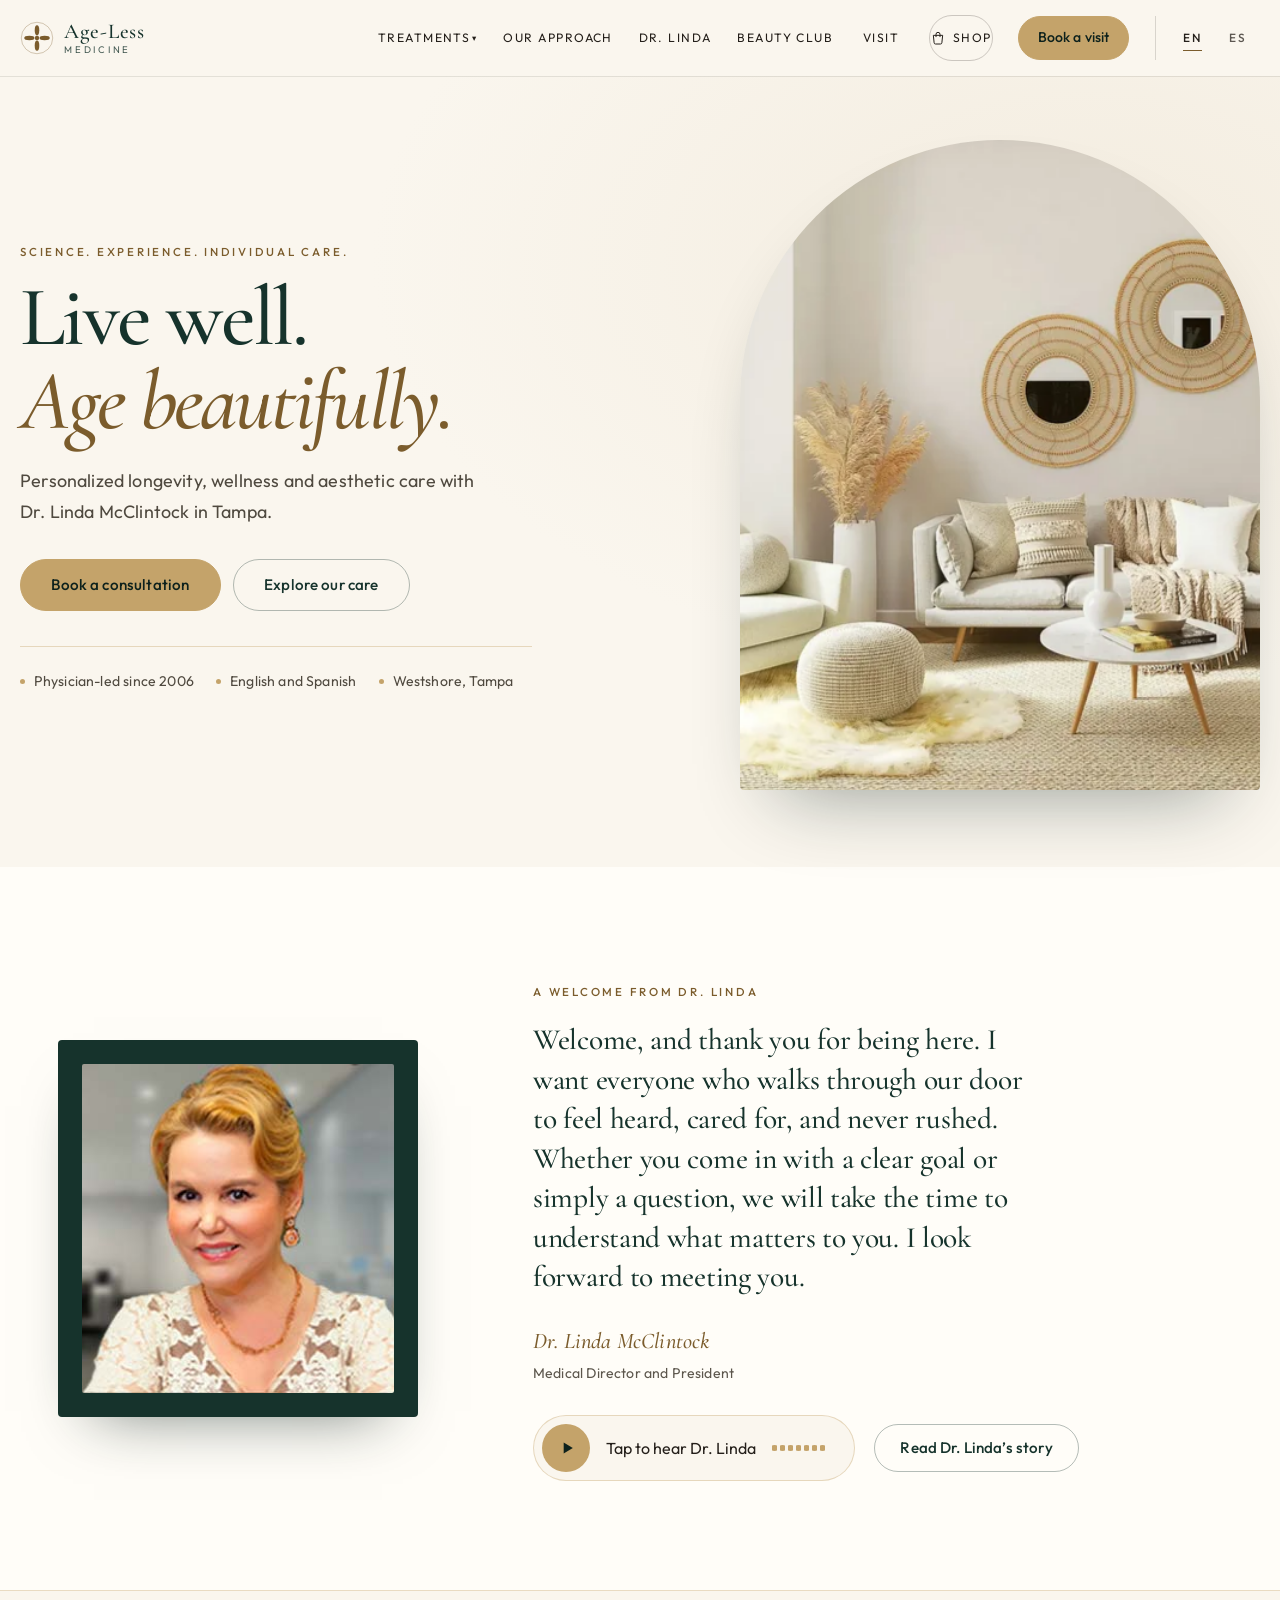
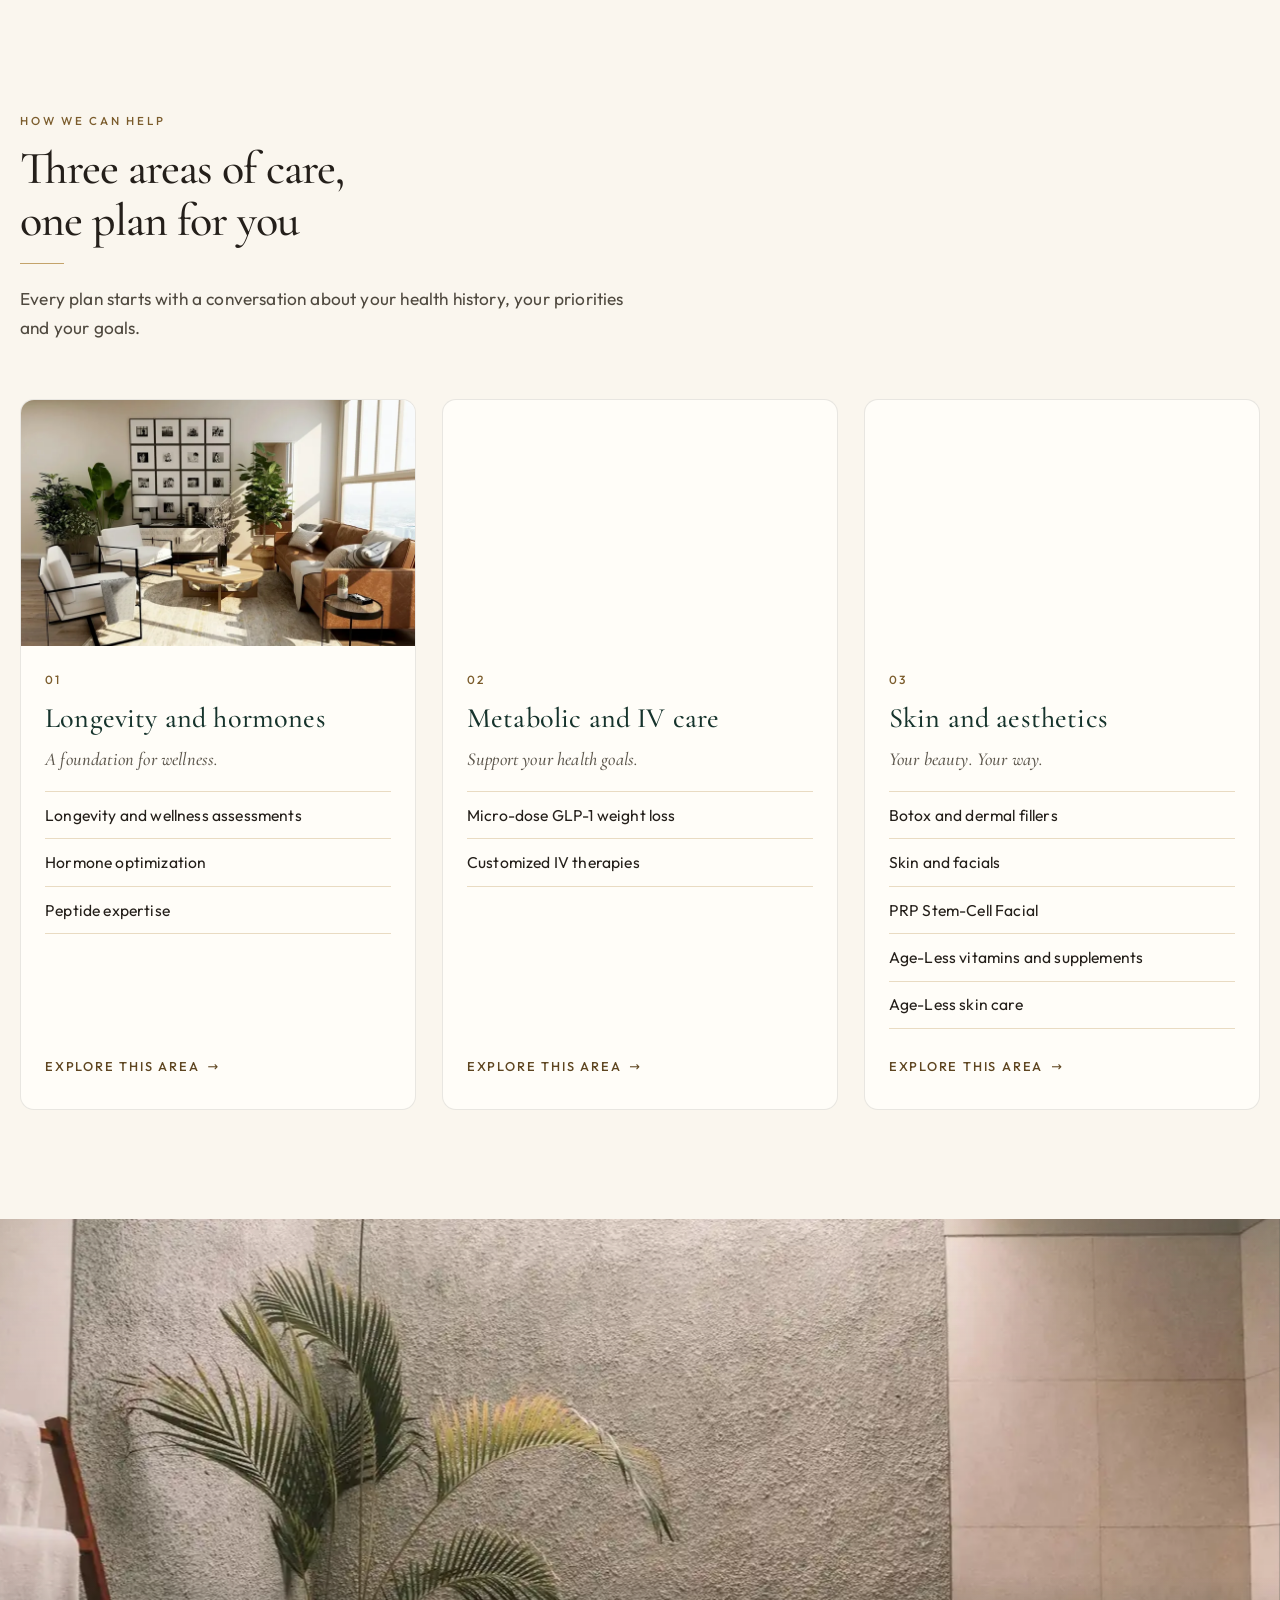
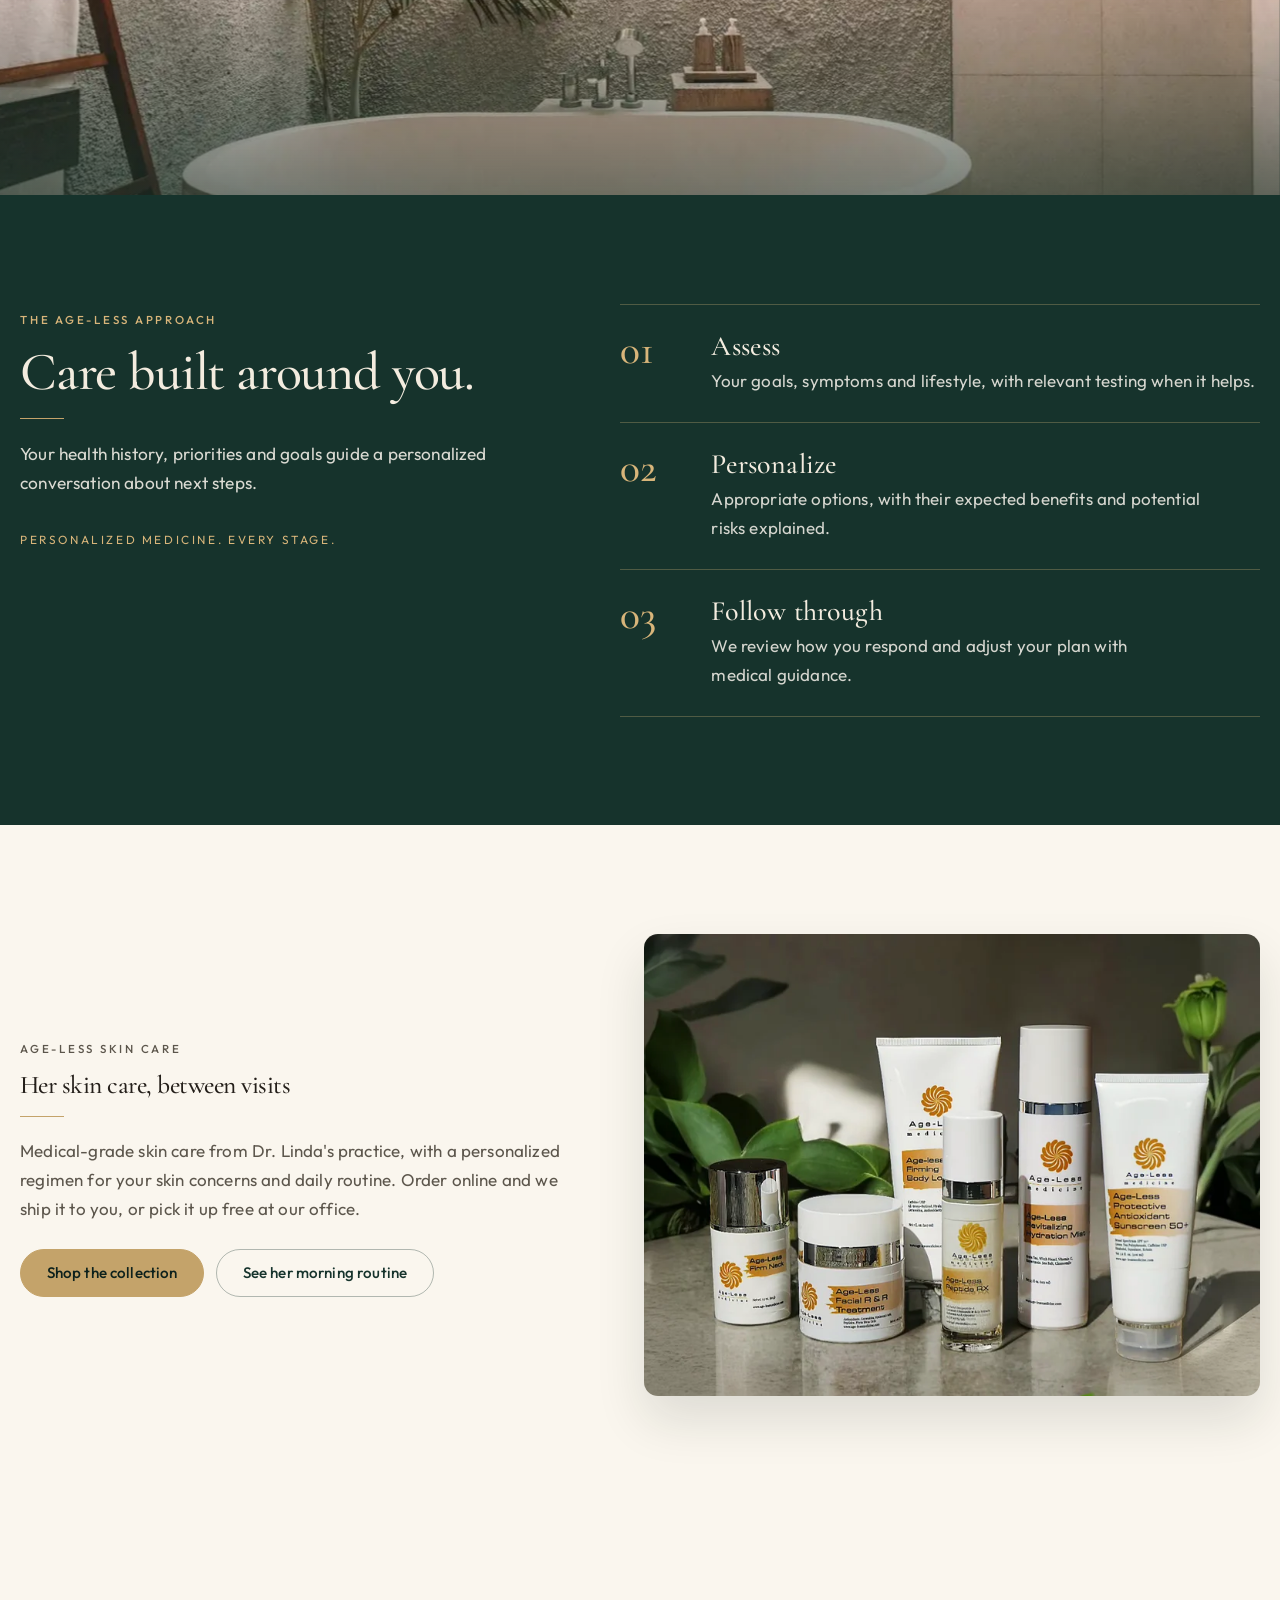
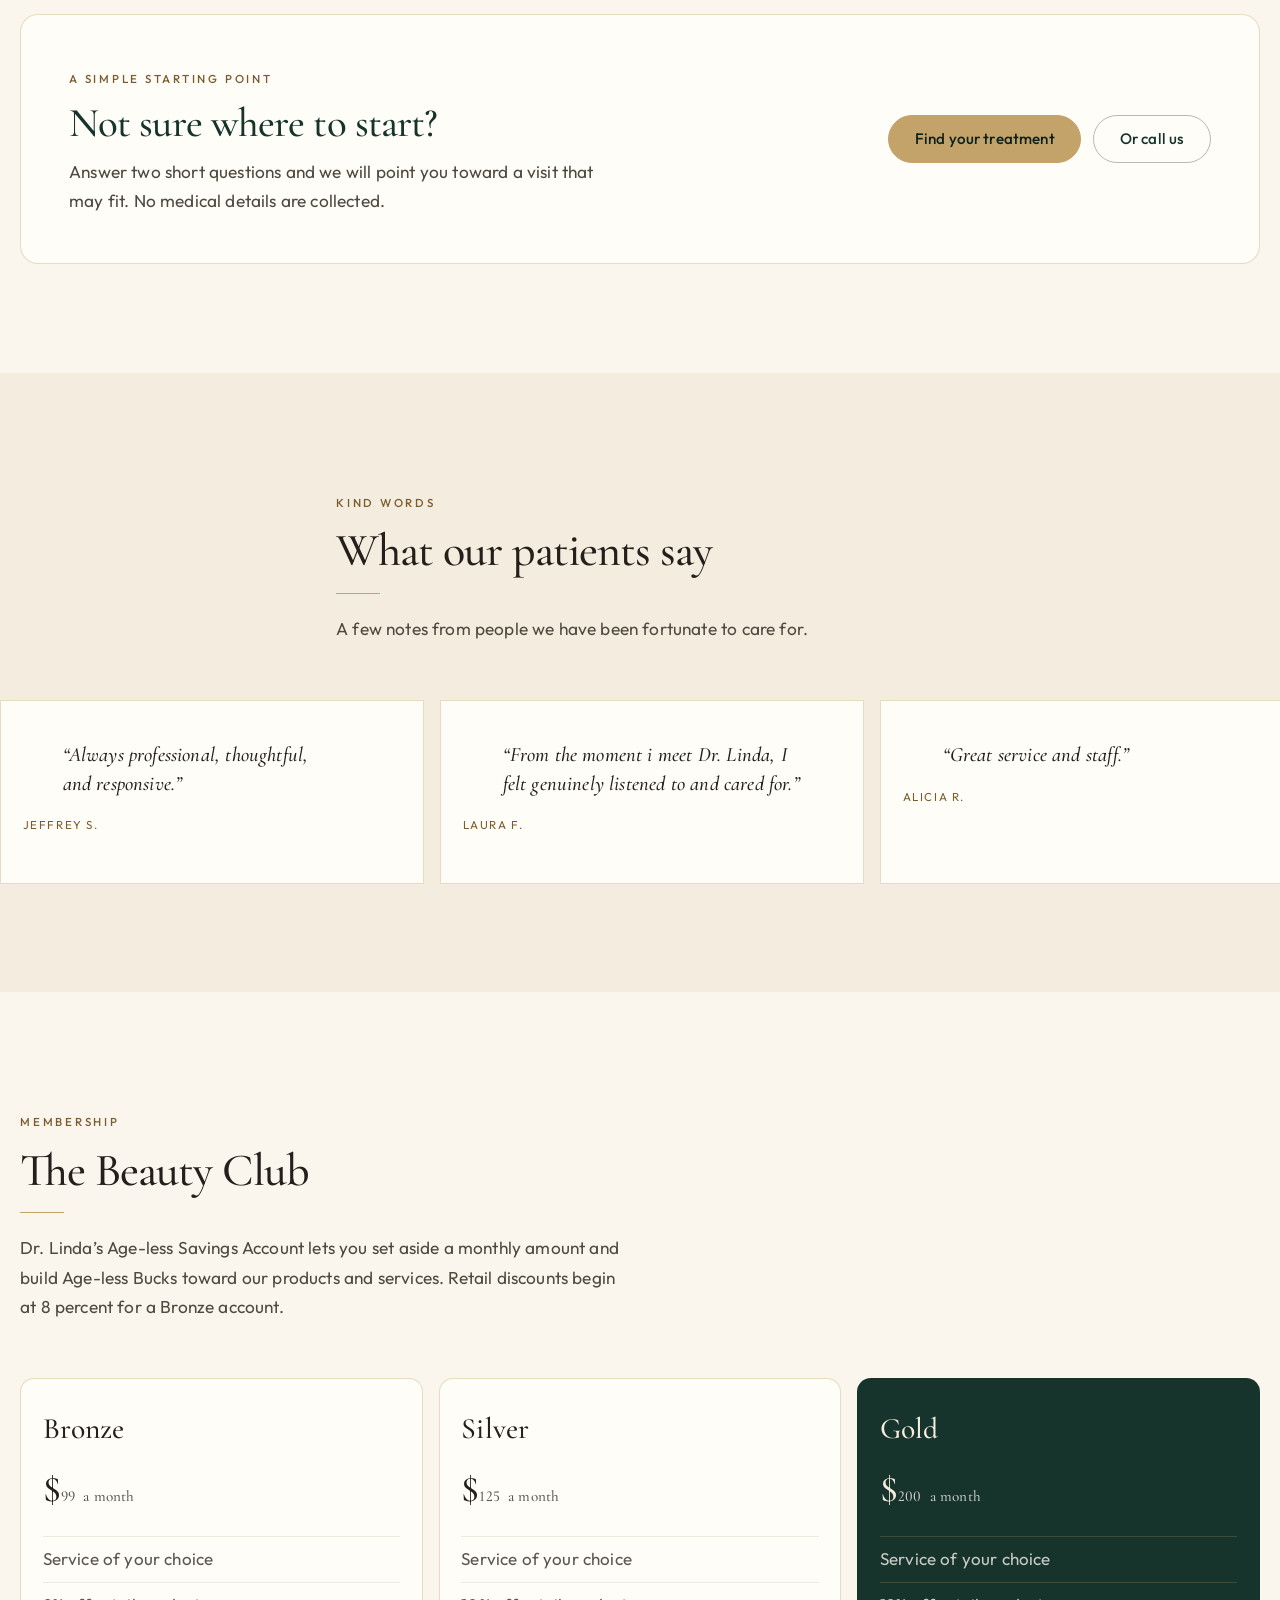
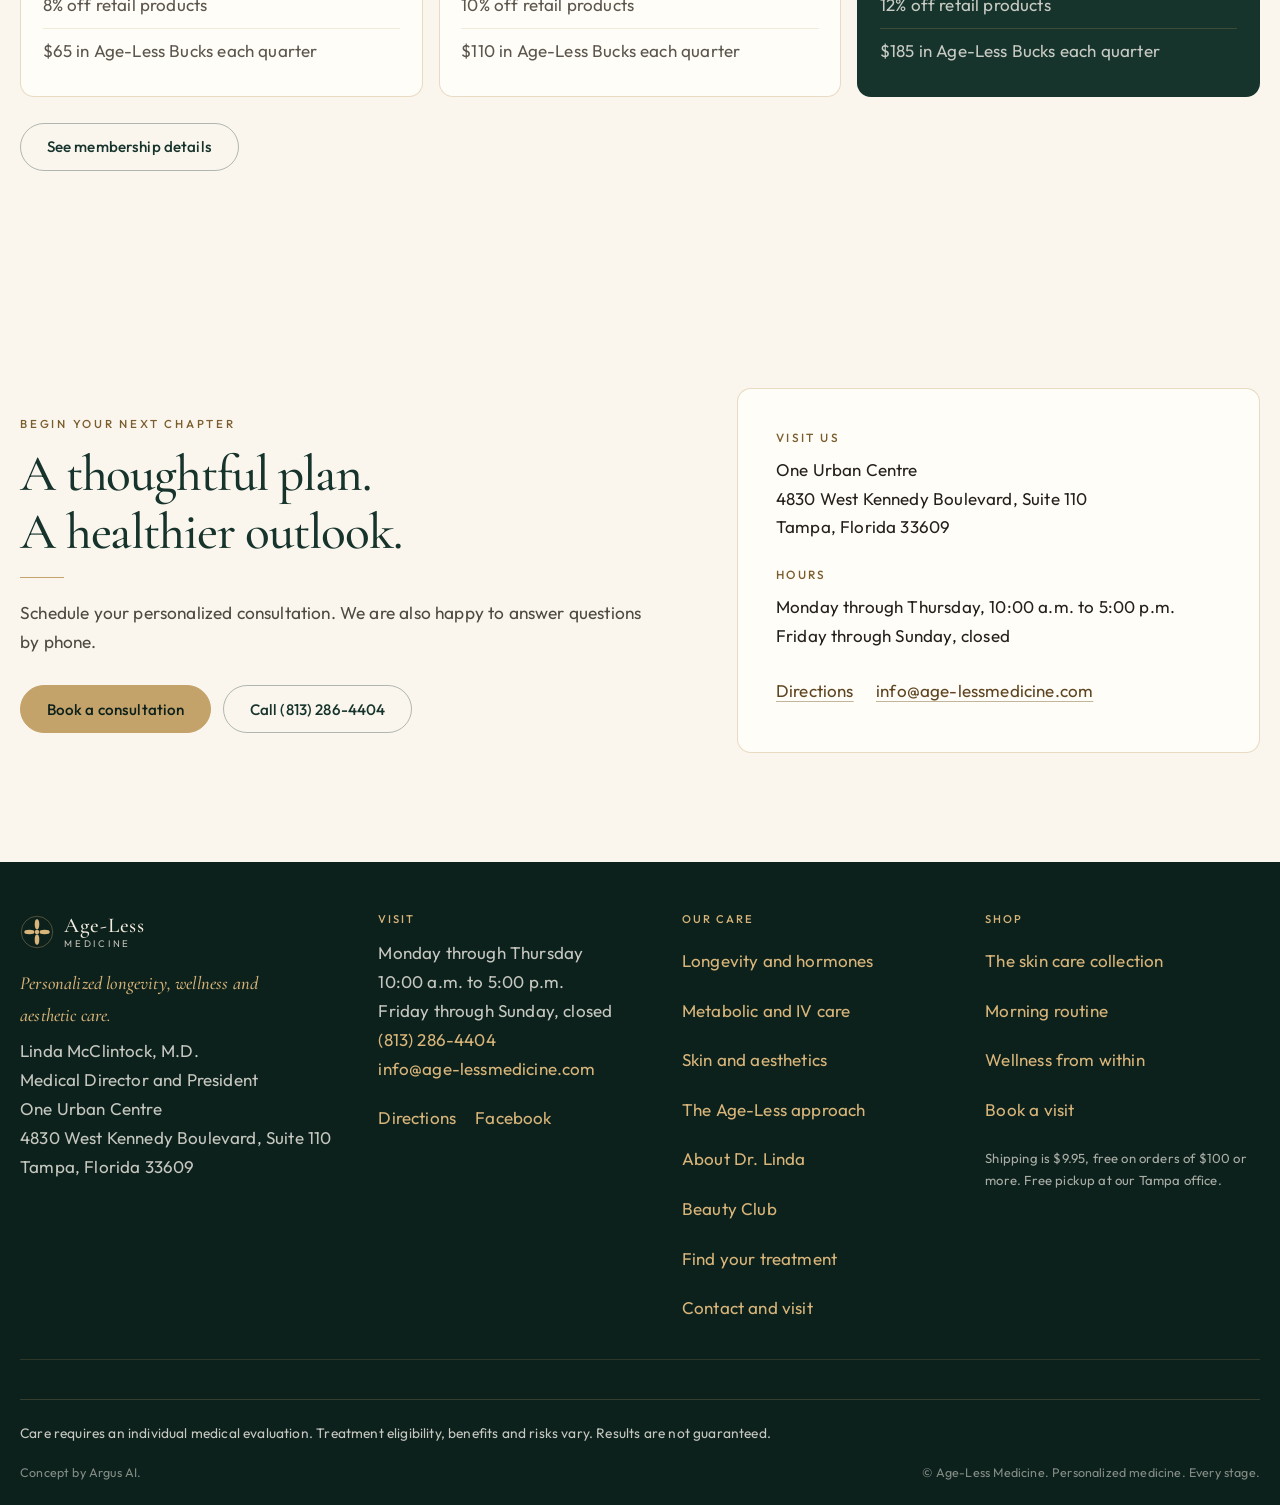
==== commit 729b8ded: "Premium pass v2: calm shop product images, compositor-only clinic scroll - Shop: remove all product " ====
--- a/index.html
+++ b/index.html
@@ -12,10 +12,10 @@
   <link rel="preload" href="site/assets/fonts/CormorantGaramond-500.woff2" as="font" type="font/woff2" crossorigin>
   <link rel="preload" href="site/assets/fonts/CormorantGaramond-500i.woff2" as="font" type="font/woff2" crossorigin>
   <link rel="preload" href="site/assets/fonts/Outfit-400.woff2" as="font" type="font/woff2" crossorigin>
-  <link rel="stylesheet" href="css/fonts.css?v=20261118-premium">
-  <link rel="stylesheet" href="css/styles.css?v=20261118-premium">
-  <link rel="stylesheet" href="css/clinic.css?v=20261118-premium">
-  <link rel="stylesheet" href="css/premium.css?v=20261118-premium">
+  <link rel="stylesheet" href="css/fonts.css?v=20261119-smooth">
+  <link rel="stylesheet" href="css/styles.css?v=20261119-smooth">
+  <link rel="stylesheet" href="css/clinic.css?v=20261119-smooth">
+  <link rel="stylesheet" href="css/premium.css?v=20261119-smooth">
   <link rel="preload" as="image" type="image/webp" href="images/stock/interior-cream-1200.webp" imagesrcset="images/stock/interior-cream-800.webp 800w, images/stock/interior-cream-1200.webp 1200w, images/stock/interior-cream.webp 1800w" imagesizes="(max-width: 1080px) 92vw, 520px">
   <noscript><style>[data-reveal]{opacity:1;transform:none}</style></noscript>
   <script>(function(){var l=new URLSearchParams(location.search).get("lang");try{l=l||localStorage.getItem("al-lang")}catch(e){}if(l==="es"){document.documentElement.classList.add("lang-pending");setTimeout(function(){document.documentElement.classList.remove("lang-pending")},1500)}})();</script>
@@ -527,9 +527,9 @@
       <div id="quiz-app"></div>
     </div>
   </div>
-  <script src="js/i18n-es.js?v=20261118-premium" defer></script>
-  <script src="js/lang.js?v=20261118-premium" defer></script>
-  <script src="js/main.js?v=20261118-premium" defer></script>
-  <script src="site/assets/js/premium.js?v=20261118-premium" defer></script>
+  <script src="js/i18n-es.js?v=20261119-smooth" defer></script>
+  <script src="js/lang.js?v=20261119-smooth" defer></script>
+  <script src="js/main.js?v=20261119-smooth" defer></script>
+  <script src="site/assets/js/premium.js?v=20261119-smooth" defer></script>
 </body>
 </html>
--- a/css/premium.css
+++ b/css/premium.css
@@ -1,5 +1,5 @@
 /* ===================================================================
-   PREMIUM LAYER (2026-11-18). Loaded after clinic.css. Works with
+   PREMIUM LAYER (v2, 2026-11-19). Loaded after clinic.css. Works with
    site/assets/js/premium.js. Motion is transform / opacity / clip only
    and is switched off for prefers-reduced-motion.
    =================================================================== */
@@ -46,18 +46,41 @@
 html.pm .p-hero-media img { animation: c-rise 1s var(--ease) both, pm-drift 34s 1s ease-in-out infinite alternate; }
 @keyframes pm-drift { from { transform: scale(1); } to { transform: scale(1.075) translate3d(-1.2%, -1%, 0); } }
 
-/* Desktop parallax: the picture sits a touch larger so it never shows an edge */
-html.pm-par-on .pm-par { display: block; scale: 1.1; will-change: translate; }
-html.pm-par-on .pm-band .pm-par { scale: 1; }
+/* Ambient drift pauses when the photo is off-screen (no idle compositor work) */
+.pm-still img { animation-play-state: paused !important; }
+
+/* Desktop parallax. JS fallback writes transform only; the picture sits a touch larger so no edge shows */
 .c-hero-media picture, .p-hero-media picture { display: block; }
+html.pm-par-on .pm-par { will-change: transform; }
+html.pm-par-on .c-hero-media .pm-par, html.pm-par-on .p-hero-media .pm-par { transform: scale(1.08); }
+/* Modern browsers: scroll-driven parallax on the compositor, in step with the scroll, no JS */
+@supports (animation-timeline: view()) {
+  @media (min-width: 901px) and (hover: hover) and (pointer: fine) {
+    html.pm-sda .c-hero-media, html.pm-sda .p-hero-media, html.pm-sda .pm-band { view-timeline-name: --pm-host; }
+    html.pm-sda .c-hero-media picture { animation: pm-par-24 linear both; animation-timeline: --pm-host; animation-range: cover; }
+    html.pm-sda .p-hero-media picture { animation: pm-par-20 linear both; animation-timeline: --pm-host; animation-range: cover; }
+    html.pm-sda .pm-band picture { animation: pm-par-64 linear both; animation-timeline: --pm-host; animation-range: cover; }
+  }
+}
+@keyframes pm-par-24 { from { transform: translate3d(0, 24px, 0) scale(1.08); } to { transform: translate3d(0, -24px, 0) scale(1.08); } }
+@keyframes pm-par-20 { from { transform: translate3d(0, 20px, 0) scale(1.08); } to { transform: translate3d(0, -20px, 0) scale(1.08); } }
+@keyframes pm-par-64 { from { transform: translate3d(0, 64px, 0); } to { transform: translate3d(0, -64px, 0); } }
+
+/* Smoothness: nothing expensive repaints while the page scrolls */
+.wave i { height: 100%; transform: scaleY(0.3); animation-name: pm-eq; } /* was animating height: layout every frame */
+.wave.pm-still i { animation-play-state: paused !important; }
+@keyframes pm-eq { 0%, 100% { transform: scaleY(0.3); } 50% { transform: scaleY(1); } }
+.clinic .site-header { -webkit-backdrop-filter: none; backdrop-filter: none; background: rgba(250, 246, 238, 0.985); } /* was a 16px blur behind a 98% opaque bar: invisible, but re-rendered every frame */
+html.pm img.js-blur { filter: none; } /* images still fade in where they load; the blur filter was the costly part */
+html.pm-scrolling main, html.pm-scrolling .site-footer { pointer-events: none; } /* hover lifts wait until scrolling stops */
 
 /* ---------- Reveals: softer, longer ease and a gentle stagger ---------- */
 html.pm [data-reveal].pm-reveal { transition: opacity 1.05s var(--lux) var(--pm-d, 0ms), transform 1.25s var(--lux) var(--pm-d, 0ms) !important; }
 html.pm [data-reveal].pm-reveal:not(.is-in) { transform: translate3d(0, 34px, 0); }
 
-/* Photos wipe up and settle as they arrive */
-html.pm img.pm-img { clip-path: inset(0 0 16% 0); transform: scale(1.1); transition: clip-path 1.3s var(--lux), transform 1.7s var(--lux), filter 0.6s var(--ease), opacity 0.5s var(--ease) !important; }
-html.pm img.pm-img.pm-in { clip-path: inset(0 0 0 0); transform: none; }
+/* Photos settle from a slight zoom as they arrive (transform only, composited) */
+html.pm img.pm-img { transform: scale(1.06); transition: transform 1.4s var(--lux), opacity 0.5s var(--ease) !important; }
+html.pm img.pm-img.pm-in { transform: none; }
 
 /* ---------- Micro-interactions ---------- */
 .clinic .btn { transition: transform 0.45s var(--lux), box-shadow 0.45s var(--lux), background-color 0.3s var(--ease), color 0.3s var(--ease), border-color 0.3s var(--ease); }
@@ -75,8 +98,8 @@
   /* Gold sheen glides across cards on hover */
   .pillar-card, .clinic .related-card { position: relative; }
   .pillar-card::after, .clinic .related-card::after { content: ""; position: absolute; inset: 0; pointer-events: none; border-radius: inherit;
-    background: linear-gradient(115deg, transparent 35%, rgba(216, 181, 122, 0.16) 50%, transparent 65%); background-size: 260% 100%; background-position: 120% 0; opacity: 0; transition: background-position 1.2s var(--lux), opacity 0.4s var(--ease); }
-  .pillar-card:hover::after, .clinic .related-card:hover::after { opacity: 1; background-position: -20% 0; }
+    background: linear-gradient(115deg, transparent 32%, rgba(216, 181, 122, 0.16) 50%, transparent 68%); transform: translateX(-110%); opacity: 0; transition: transform 1.2s var(--lux), opacity 0.4s var(--ease); }
+  .pillar-card:hover::after, .clinic .related-card:hover::after { opacity: 1; transform: translateX(110%); }
 }
 .clinic .btn:active { transform: translateY(0) scale(0.98); transition-duration: 0.12s; }
 
@@ -108,8 +131,8 @@
 @media (prefers-reduced-motion: reduce) {
   html.pm-intro body::before, html.pm-intro body::after { display: none; }
   .c-hero-media img, .p-hero-media img { animation: none !important; }
-  .pm-par { translate: none !important; scale: none !important; }
-  img.pm-img { clip-path: none !important; transform: none !important; }
+  .pm-par { transform: none !important; animation: none !important; }
+  img.pm-img { transform: none !important; }
   .pillar-card:hover, .clinic .related-card:hover, .tier:hover, .service-card:hover, .clinic .btn:hover { transform: none !important; }
   .pillar-card::after, .clinic .related-card::after { display: none; }
   ::view-transition-old(root), ::view-transition-new(root), ::view-transition-group(*) { animation: none !important; }
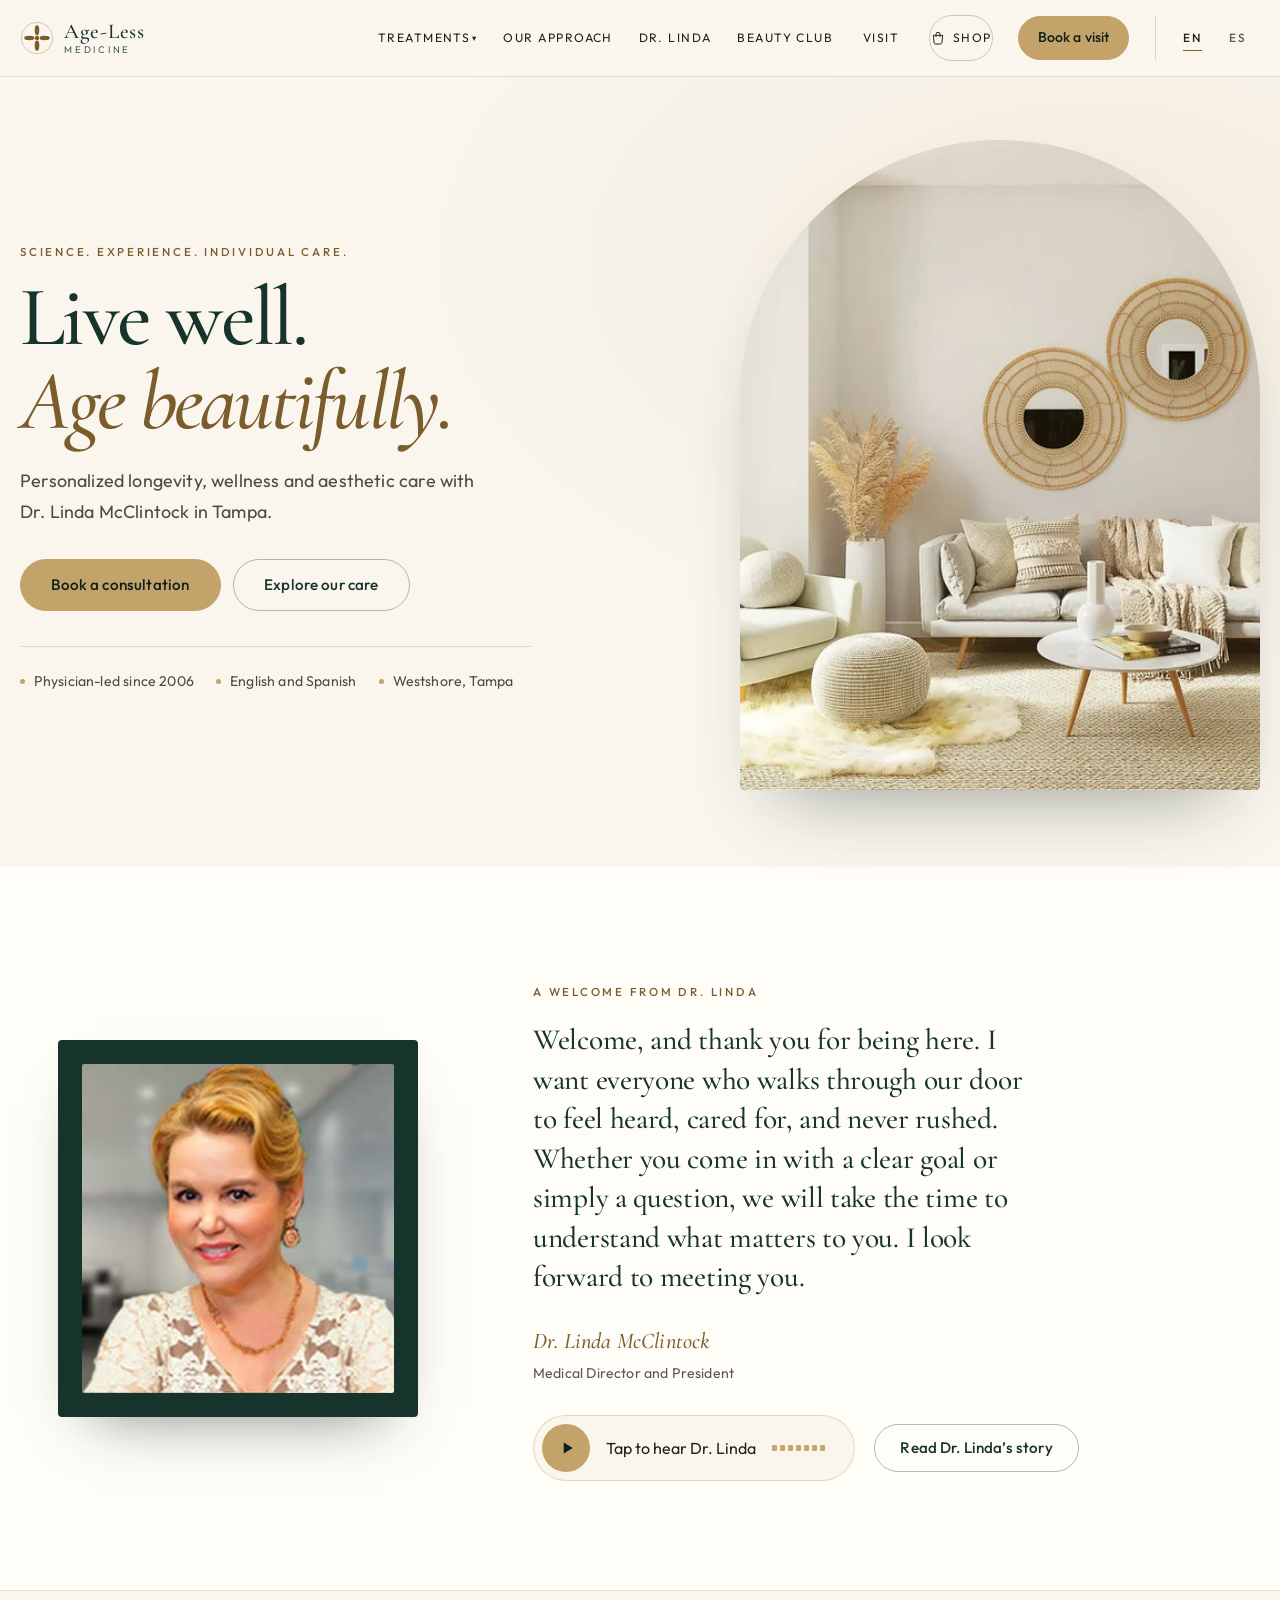
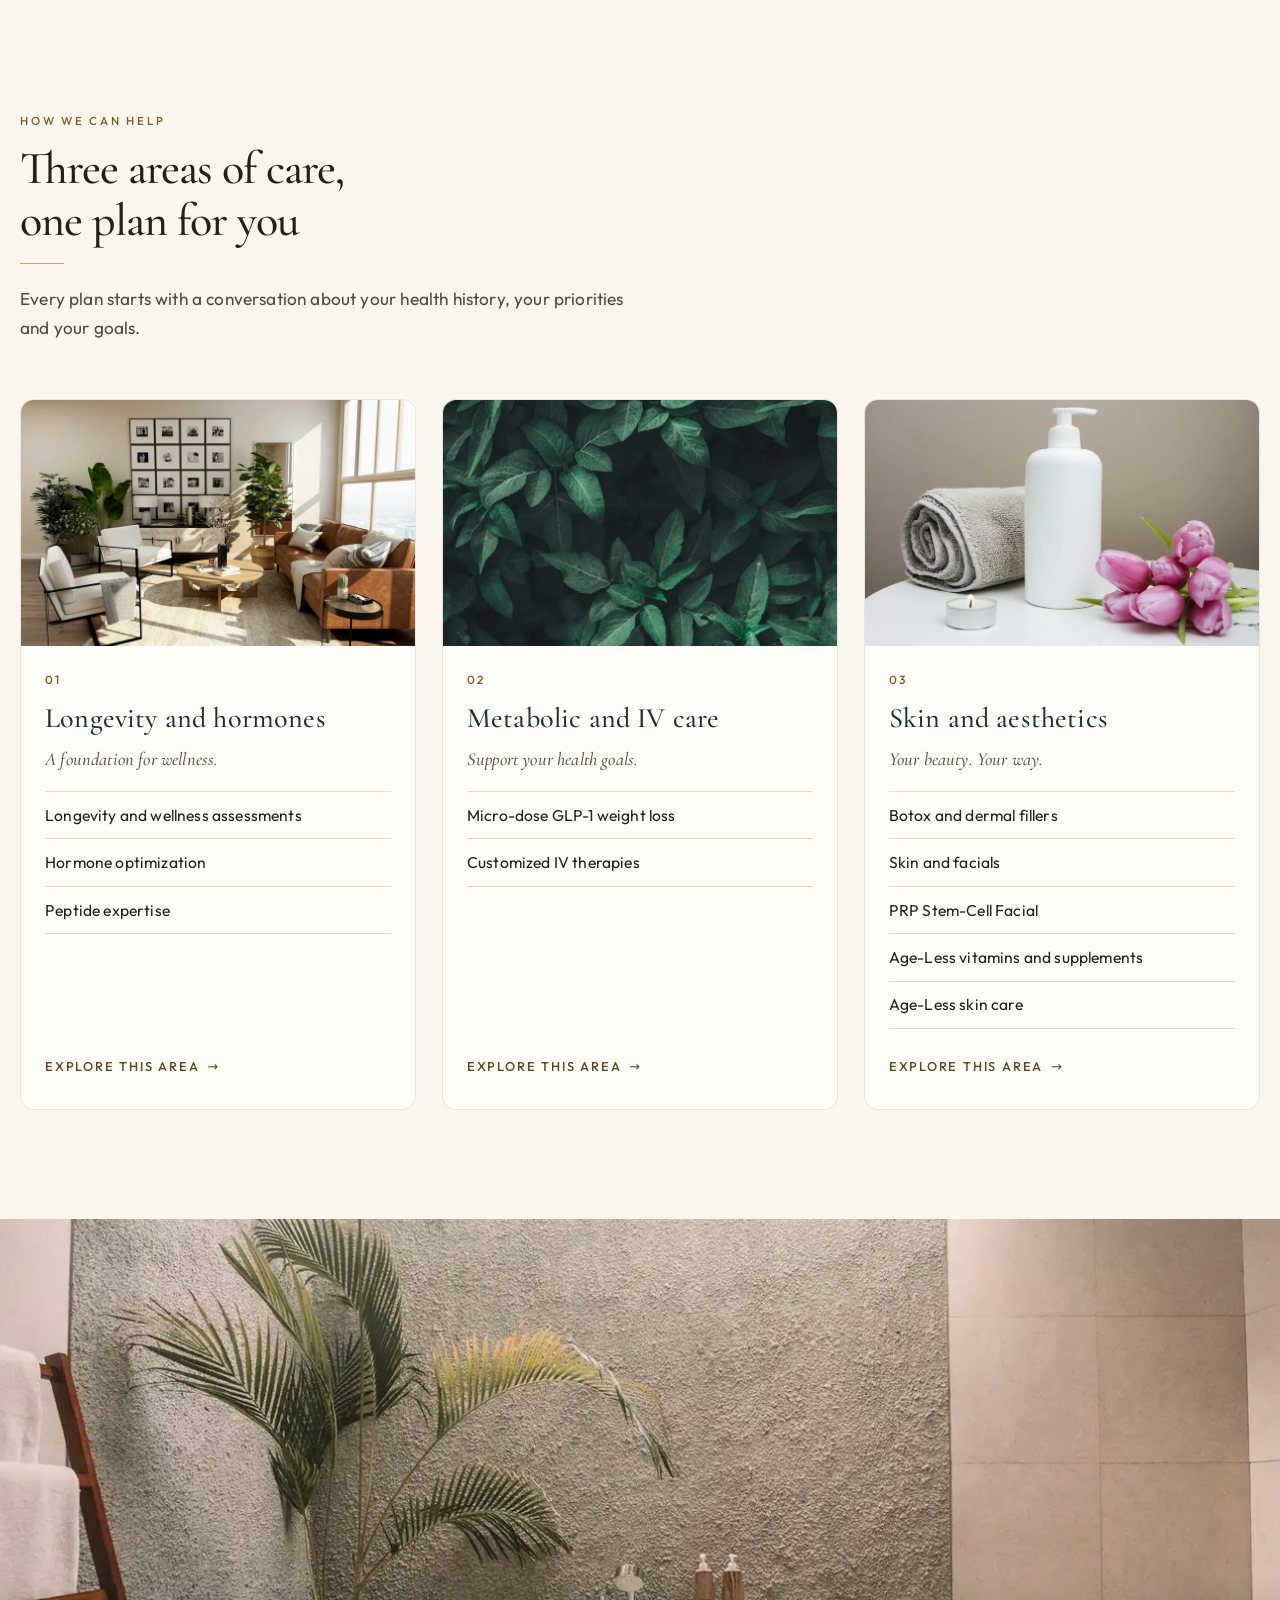
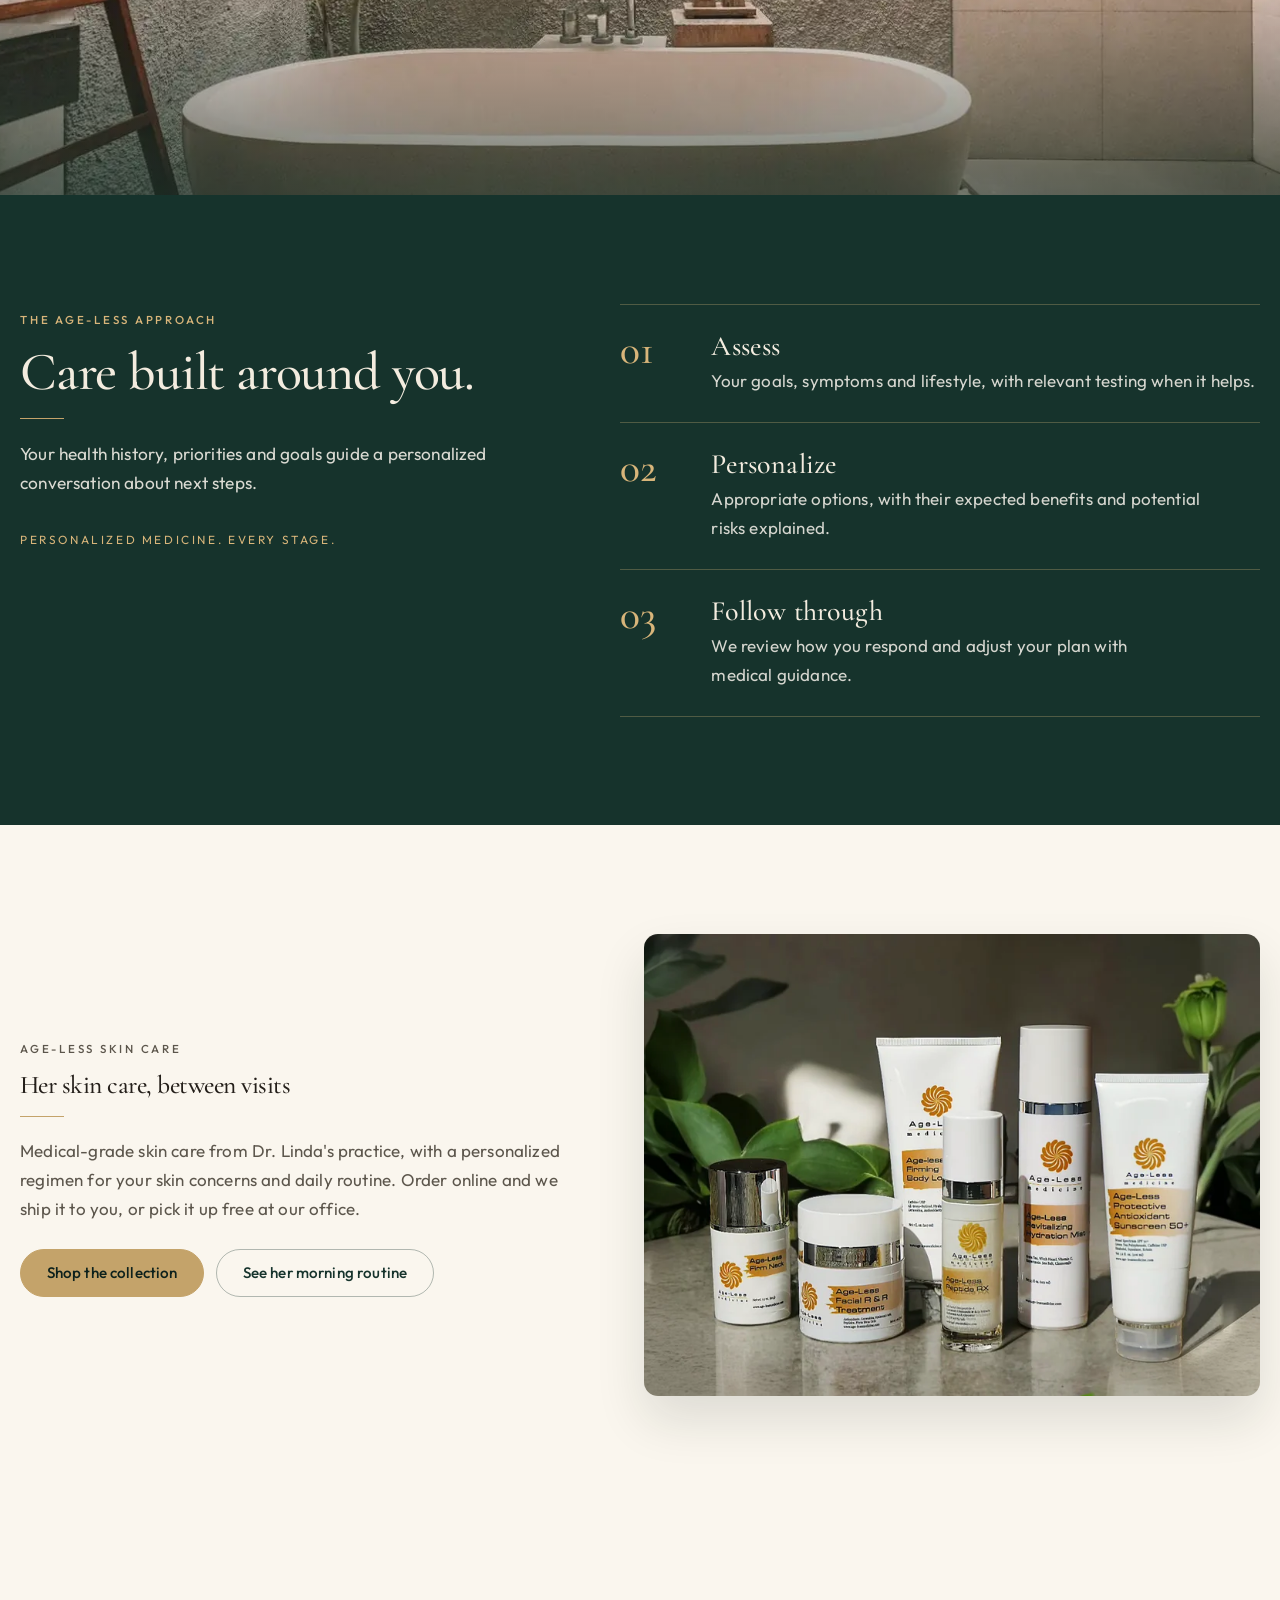
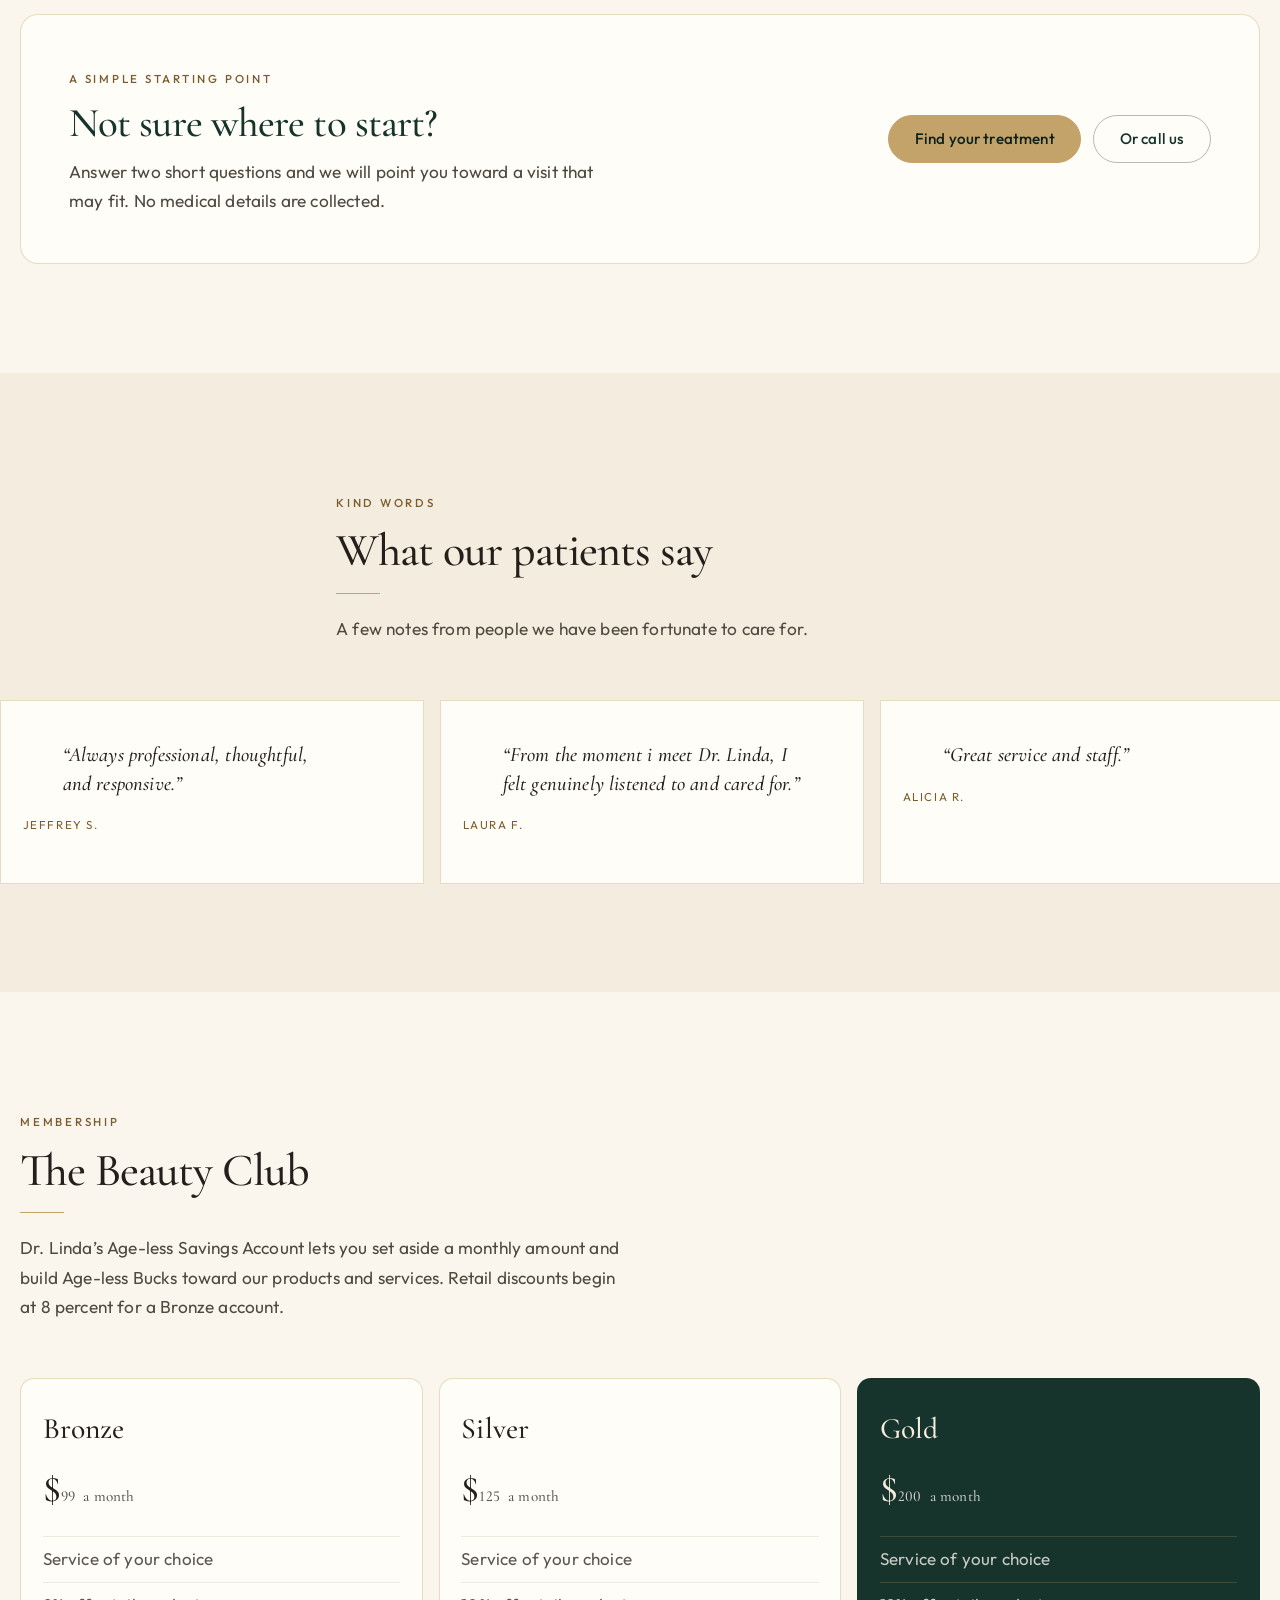
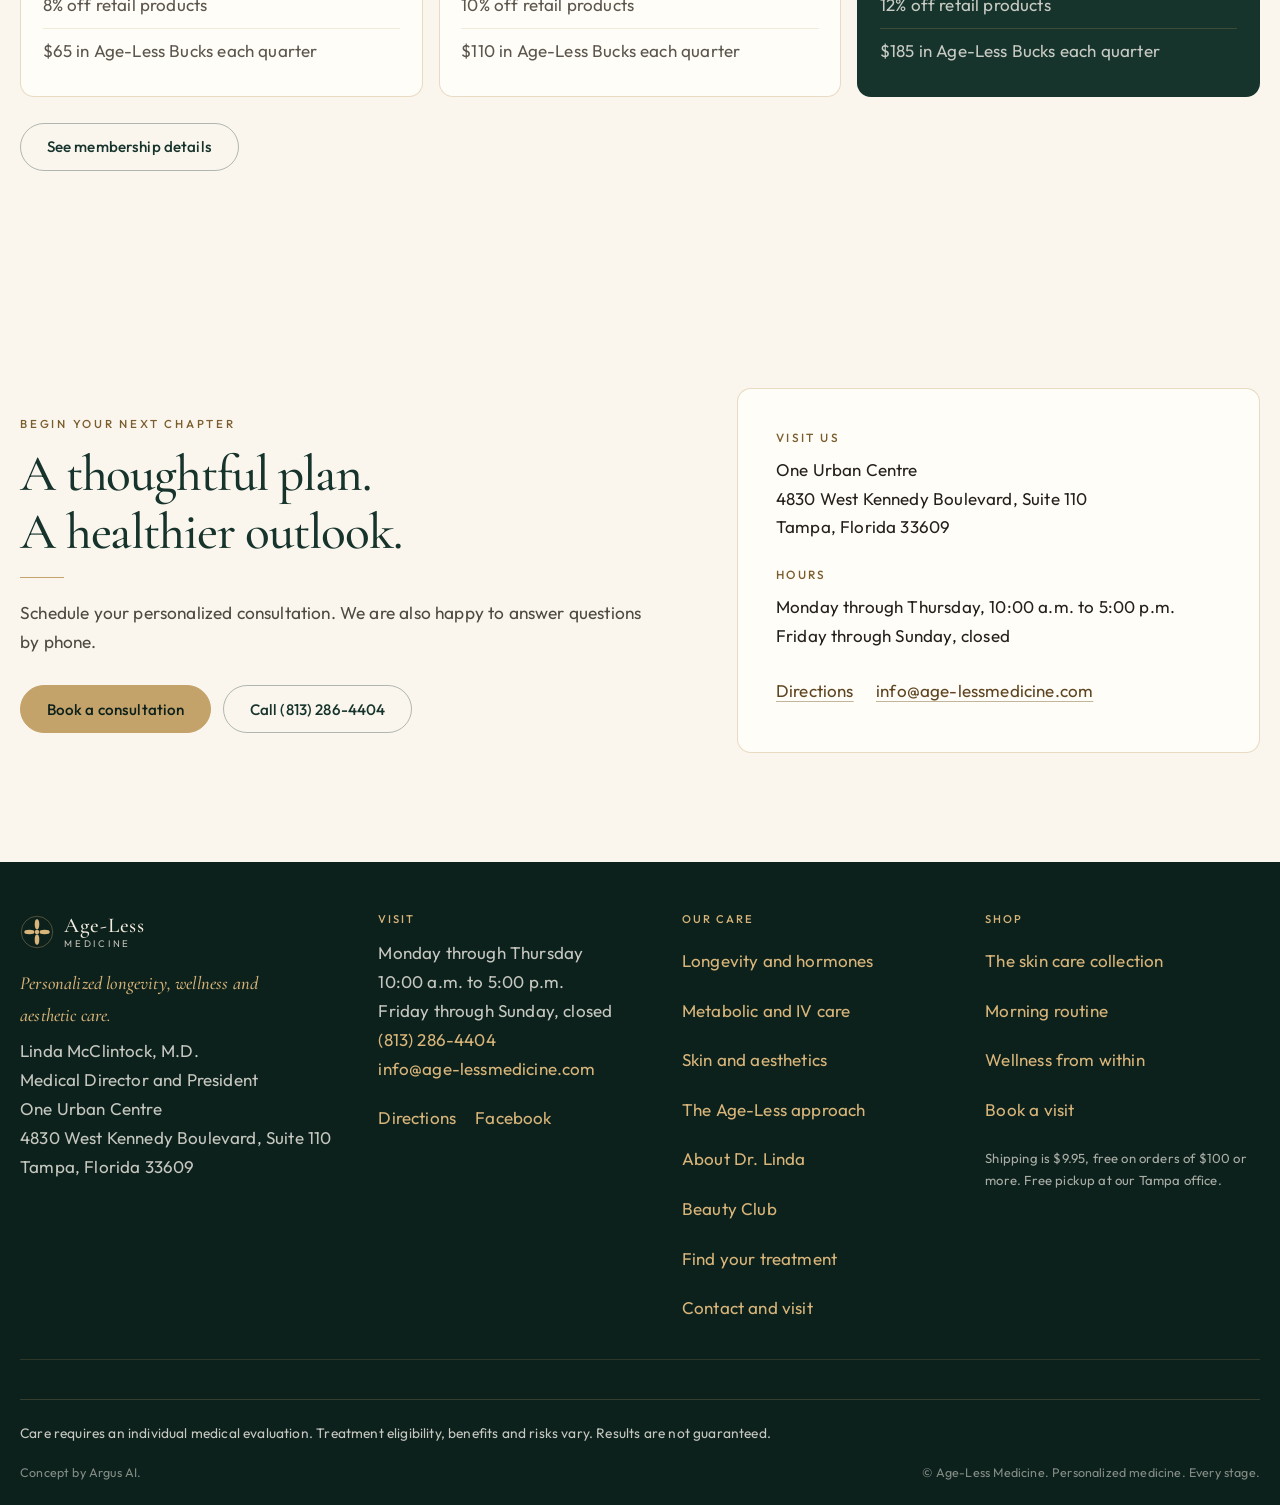
==== commit d7653fd5: "First paint: hero photos simply present on load, no intro curtain - Remove first-visit intro curtain" ====
--- a/index.html
+++ b/index.html
@@ -12,14 +12,13 @@
   <link rel="preload" href="site/assets/fonts/CormorantGaramond-500.woff2" as="font" type="font/woff2" crossorigin>
   <link rel="preload" href="site/assets/fonts/CormorantGaramond-500i.woff2" as="font" type="font/woff2" crossorigin>
   <link rel="preload" href="site/assets/fonts/Outfit-400.woff2" as="font" type="font/woff2" crossorigin>
-  <link rel="stylesheet" href="css/fonts.css?v=20261119-smooth">
-  <link rel="stylesheet" href="css/styles.css?v=20261119-smooth">
-  <link rel="stylesheet" href="css/clinic.css?v=20261119-smooth">
-  <link rel="stylesheet" href="css/premium.css?v=20261119-smooth">
+  <link rel="stylesheet" href="css/fonts.css?v=20261119-firstpaint">
+  <link rel="stylesheet" href="css/styles.css?v=20261119-firstpaint">
+  <link rel="stylesheet" href="css/clinic.css?v=20261119-firstpaint">
+  <link rel="stylesheet" href="css/premium.css?v=20261119-firstpaint">
   <link rel="preload" as="image" type="image/webp" href="images/stock/interior-cream-1200.webp" imagesrcset="images/stock/interior-cream-800.webp 800w, images/stock/interior-cream-1200.webp 1200w, images/stock/interior-cream.webp 1800w" imagesizes="(max-width: 1080px) 92vw, 520px">
   <noscript><style>[data-reveal]{opacity:1;transform:none}</style></noscript>
   <script>(function(){var l=new URLSearchParams(location.search).get("lang");try{l=l||localStorage.getItem("al-lang")}catch(e){}if(l==="es"){document.documentElement.classList.add("lang-pending");setTimeout(function(){document.documentElement.classList.remove("lang-pending")},1500)}})();</script>
-  <script>(function(){try{if(!matchMedia("(prefers-reduced-motion: reduce)").matches&&!/[?&]intro=off/.test(location.search)&&!sessionStorage.getItem("al-pm-intro")){document.documentElement.classList.add("pm-intro");sessionStorage.setItem("al-pm-intro","1")}}catch(e){}})();</script>
 </head>
 <body class="clinic page-home">
   <a class="skip" href="#main">Skip to content</a>
@@ -118,7 +117,7 @@
           </ul>
         </div>
         <figure class="c-hero-media">
-          <picture><source type="image/webp" srcset="images/stock/interior-cream-800.webp 800w, images/stock/interior-cream-1200.webp 1200w, images/stock/interior-cream.webp 1800w" sizes="(max-width: 1080px) 92vw, 520px"><img src="images/stock/interior-cream.jpg" srcset="images/stock/interior-cream-800.jpg 800w, images/stock/interior-cream-1200.jpg 1200w, images/stock/interior-cream.jpg 1800w" sizes="(max-width: 1080px) 92vw, 520px" alt="A calm, sunlit sitting room in soft cream tones" width="1800" height="1318" fetchpriority="high" decoding="async"></picture>
+          <picture><source type="image/webp" srcset="images/stock/interior-cream-800.webp 800w, images/stock/interior-cream-1200.webp 1200w, images/stock/interior-cream.webp 1800w" sizes="(max-width: 1080px) 92vw, 520px"><img src="images/stock/interior-cream.jpg" srcset="images/stock/interior-cream-800.jpg 800w, images/stock/interior-cream-1200.jpg 1200w, images/stock/interior-cream.jpg 1800w" sizes="(max-width: 1080px) 92vw, 520px" alt="A calm, sunlit sitting room in soft cream tones" width="1800" height="1318" fetchpriority="high" decoding="sync"></picture>
         </figure>
       </div>
     </section>
@@ -527,9 +526,9 @@
       <div id="quiz-app"></div>
     </div>
   </div>
-  <script src="js/i18n-es.js?v=20261119-smooth" defer></script>
-  <script src="js/lang.js?v=20261119-smooth" defer></script>
-  <script src="js/main.js?v=20261119-smooth" defer></script>
-  <script src="site/assets/js/premium.js?v=20261119-smooth" defer></script>
+  <script src="js/i18n-es.js?v=20261119-firstpaint" defer></script>
+  <script src="js/lang.js?v=20261119-firstpaint" defer></script>
+  <script src="js/main.js?v=20261119-firstpaint" defer></script>
+  <script src="site/assets/js/premium.js?v=20261119-firstpaint" defer></script>
 </body>
 </html>
--- a/css/clinic.css
+++ b/css/clinic.css
@@ -75,7 +75,7 @@
 .c-hero-facts li::before { content: ""; width: 5px; height: 5px; border-radius: 50%; background: var(--gold); }
 .c-hero-media { justify-self: end; width: min(100%, 520px); aspect-ratio: 4 / 5; max-height: calc(100svh - var(--header-h) - 5rem); border-radius: 999px 999px var(--r) var(--r); overflow: hidden; box-shadow: 0 40px 80px -40px rgba(13, 33, 28, 0.45); }
 .c-hero-media picture, .c-hero-media img { width: 100%; height: 100%; }
-.c-hero-media img { object-fit: cover; object-position: 30% 50%; animation: c-rise 1.1s var(--ease) both; }
+.c-hero-media img { object-fit: cover; object-position: 30% 50%; }
 @keyframes c-rise { from { transform: scale(1.06); opacity: 0.4; } to { transform: none; opacity: 1; } }
 
 /* ---------- Inner page hero ---------- */
@@ -87,7 +87,7 @@
 .p-hero .btn { min-height: 3.25rem; }
 .p-hero-media { aspect-ratio: 4 / 3; border-radius: var(--r); overflow: hidden; box-shadow: 0 30px 60px -36px rgba(13, 33, 28, 0.5); }
 .p-hero-media picture, .p-hero-media img { width: 100%; height: 100%; }
-.p-hero-media img { object-fit: cover; animation: c-rise 1s var(--ease) both; }
+.p-hero-media img { object-fit: cover; }
 .p-hero-portrait { justify-self: center; aspect-ratio: auto; width: min(100%, 360px); padding: 24px; background: var(--green); border-radius: 4px; }
 .p-hero-portrait img { height: auto; border-radius: 2px; }
 
--- a/css/premium.css
+++ b/css/premium.css
@@ -42,8 +42,8 @@
 @media (max-width: 900px) { .pm-band { height: clamp(220px, 40vh, 360px); } .pm-band picture { inset: 0; } }
 
 /* ---------- Opening headline: slow ambient drift on the hero photo ---------- */
-html.pm .c-hero-media img { animation: c-rise 1.1s var(--ease) both, pm-drift 30s 1.1s ease-in-out infinite alternate; }
-html.pm .p-hero-media img { animation: c-rise 1s var(--ease) both, pm-drift 34s 1s ease-in-out infinite alternate; }
+html.pm .c-hero-media img { animation: pm-drift 30s 1.5s ease-in-out infinite alternate; }
+html.pm .p-hero-media img { animation: pm-drift 34s 1.5s ease-in-out infinite alternate; }
 @keyframes pm-drift { from { transform: scale(1); } to { transform: scale(1.075) translate3d(-1.2%, -1%, 0); } }
 
 /* Ambient drift pauses when the photo is off-screen (no idle compositor work) */
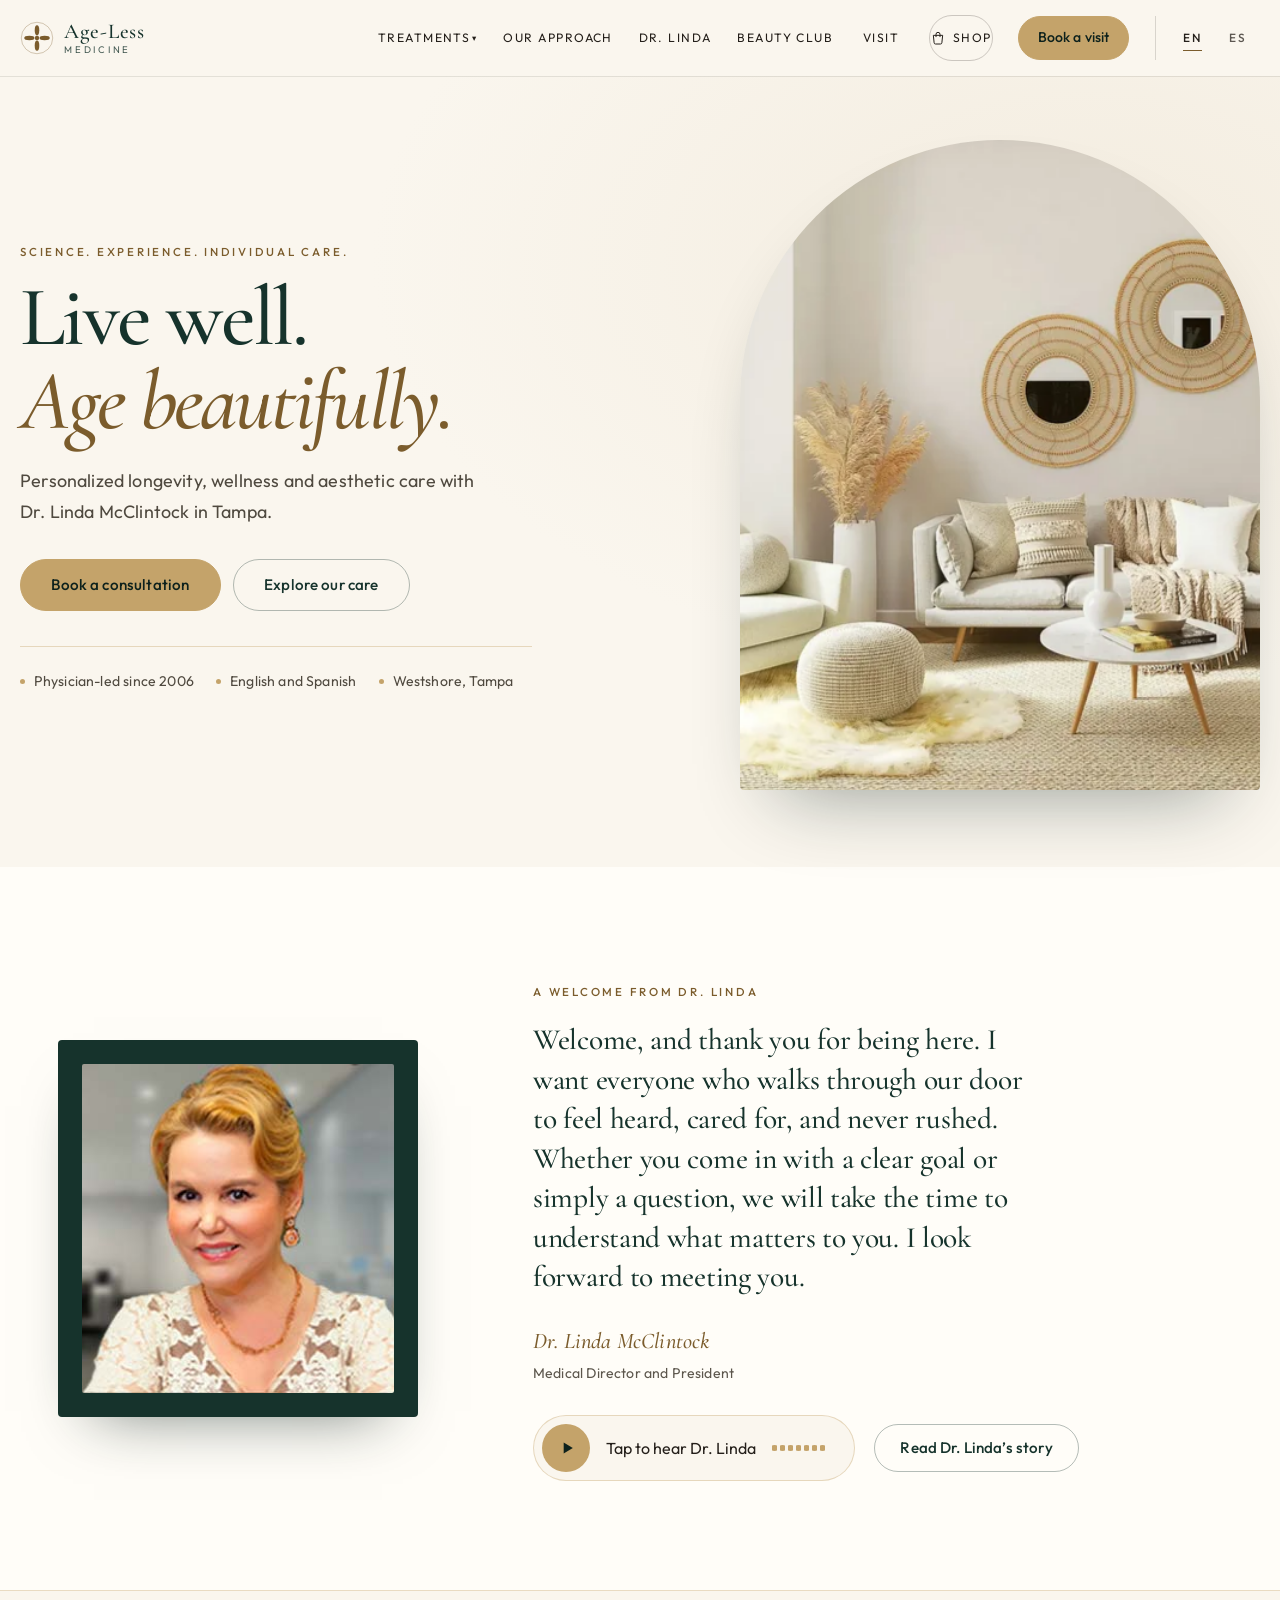
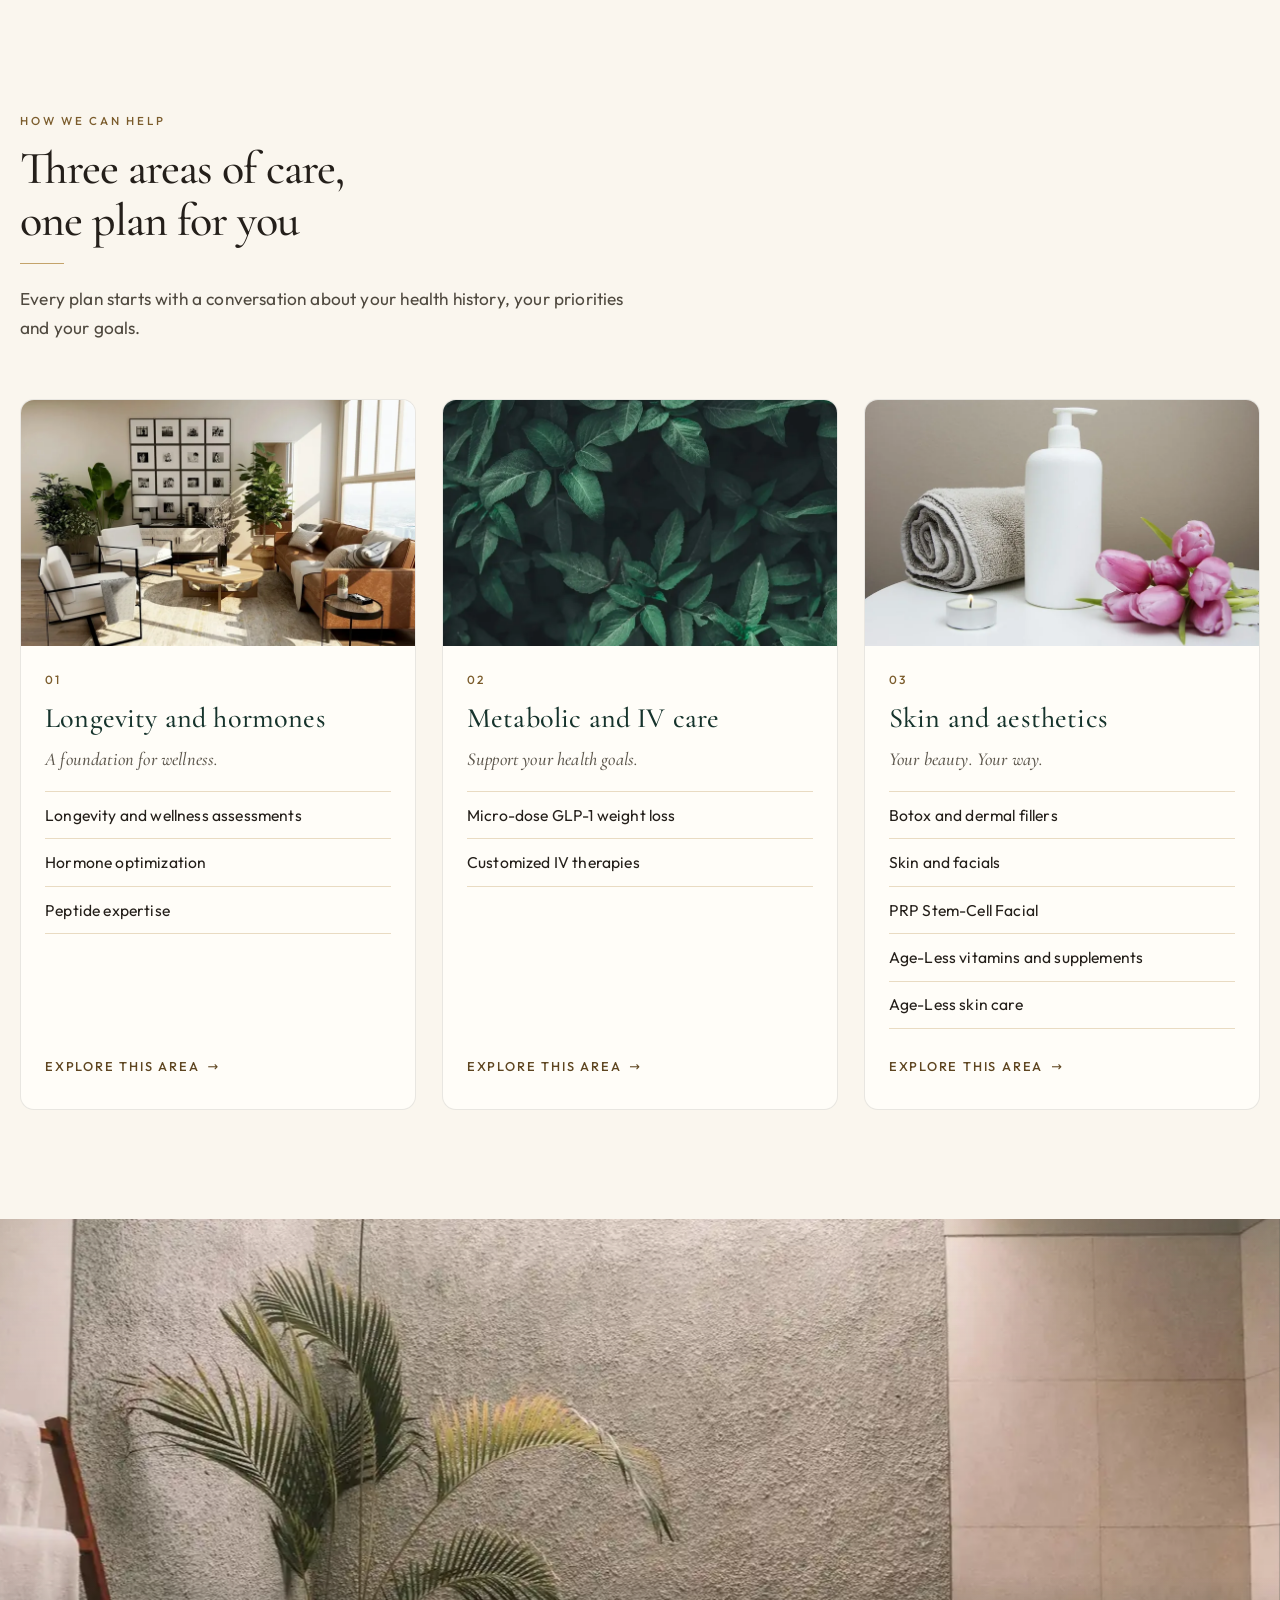
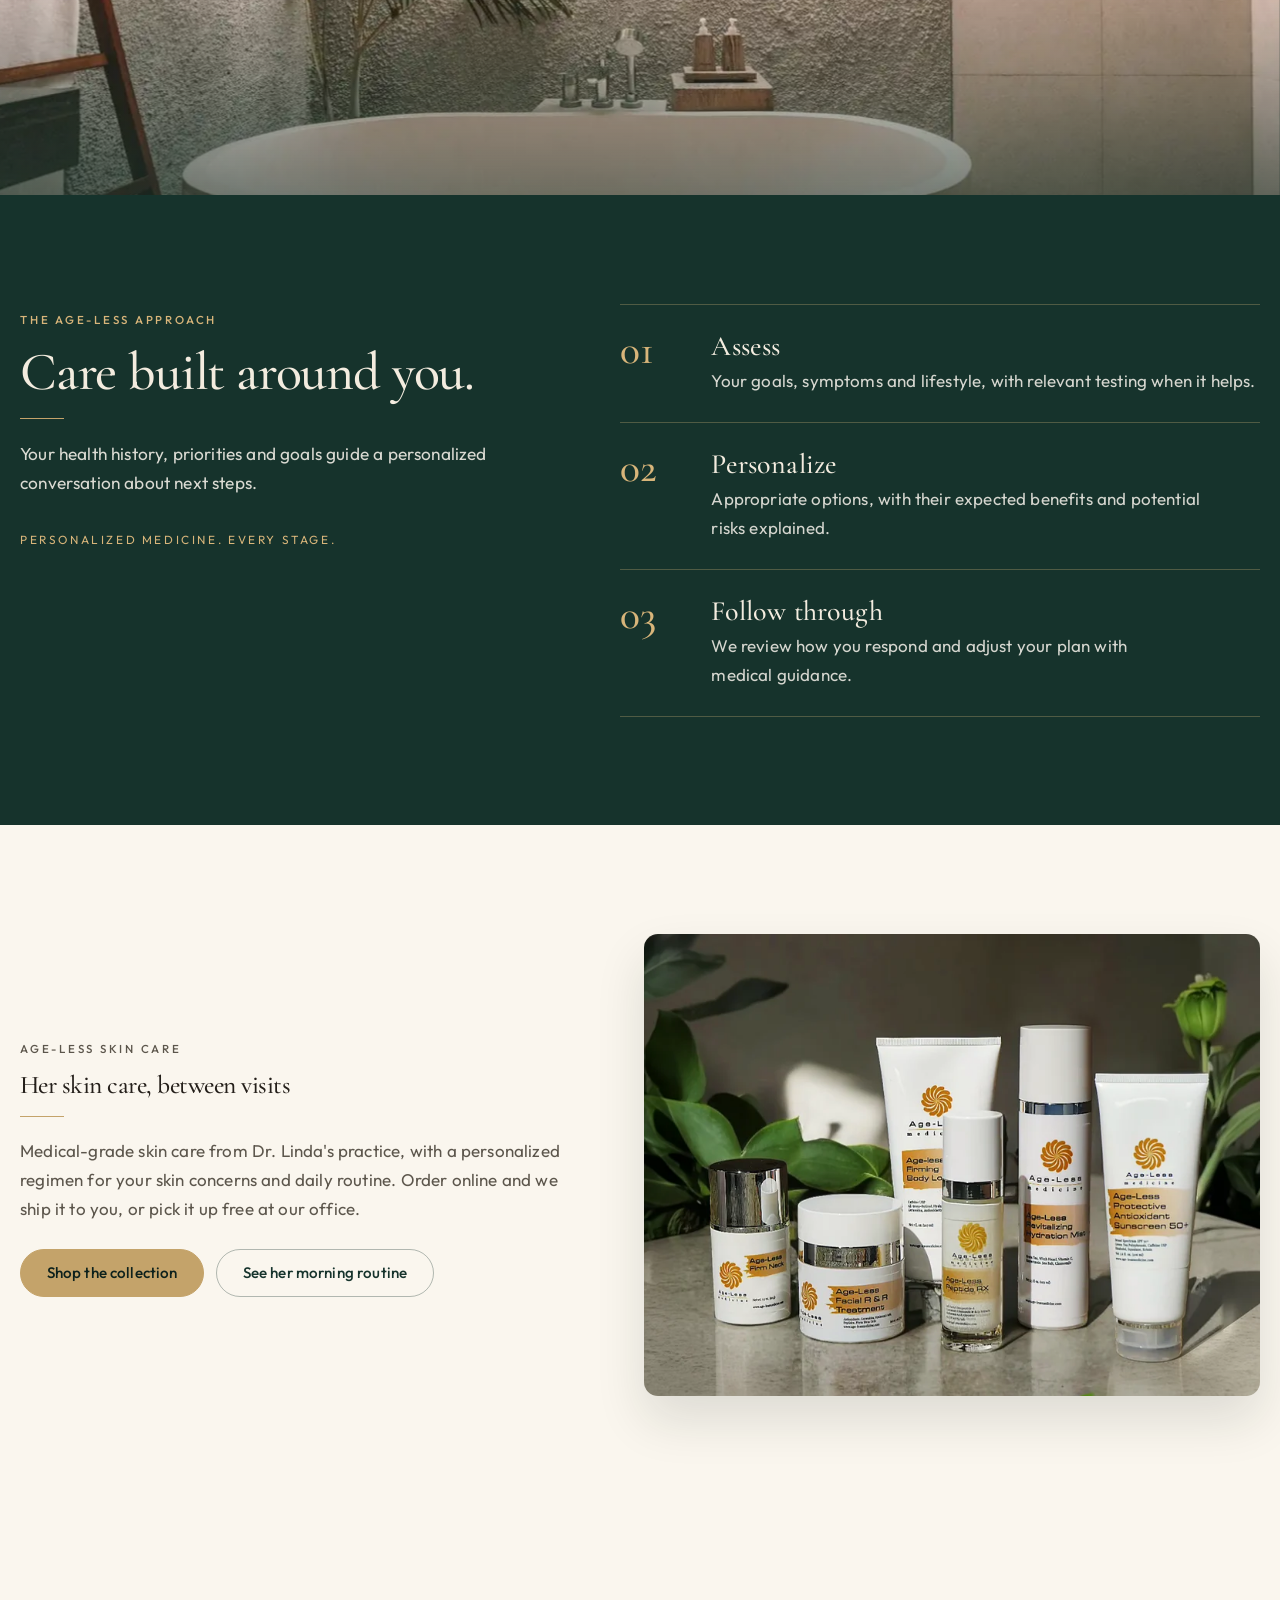
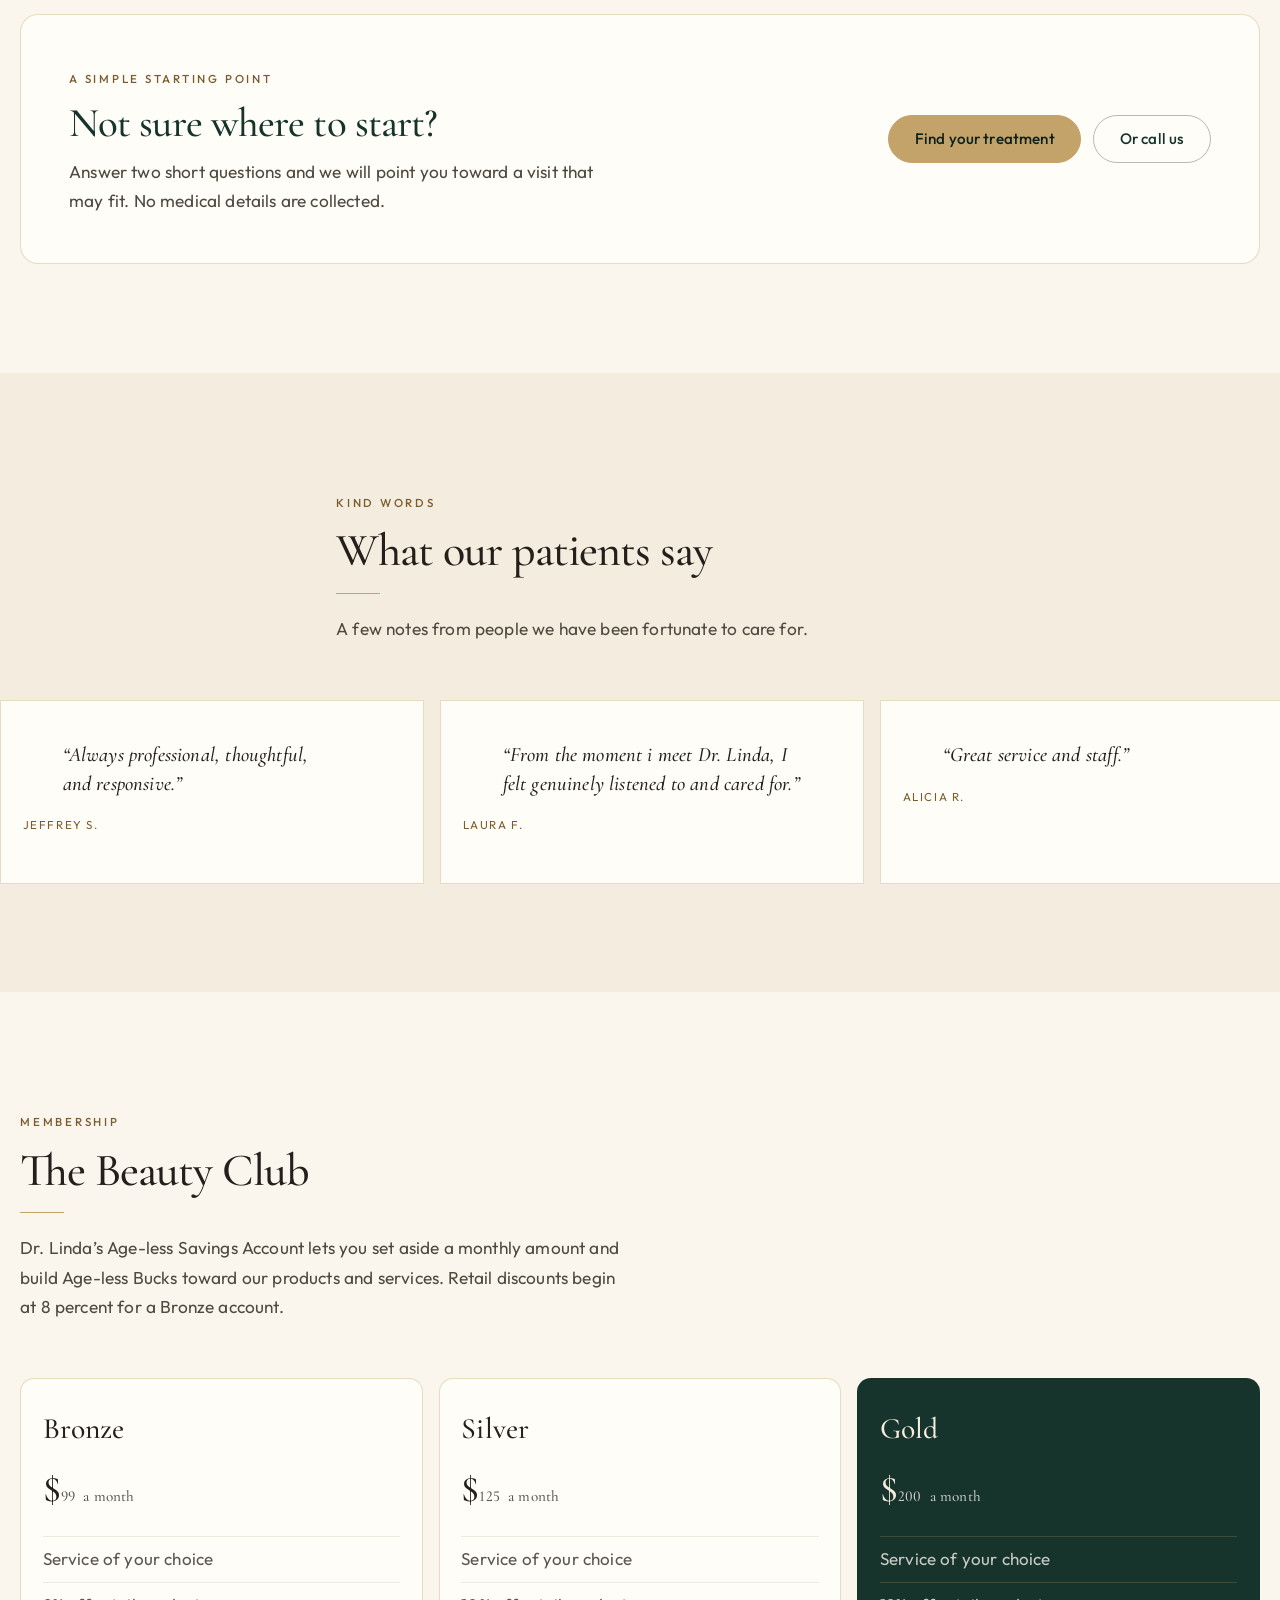
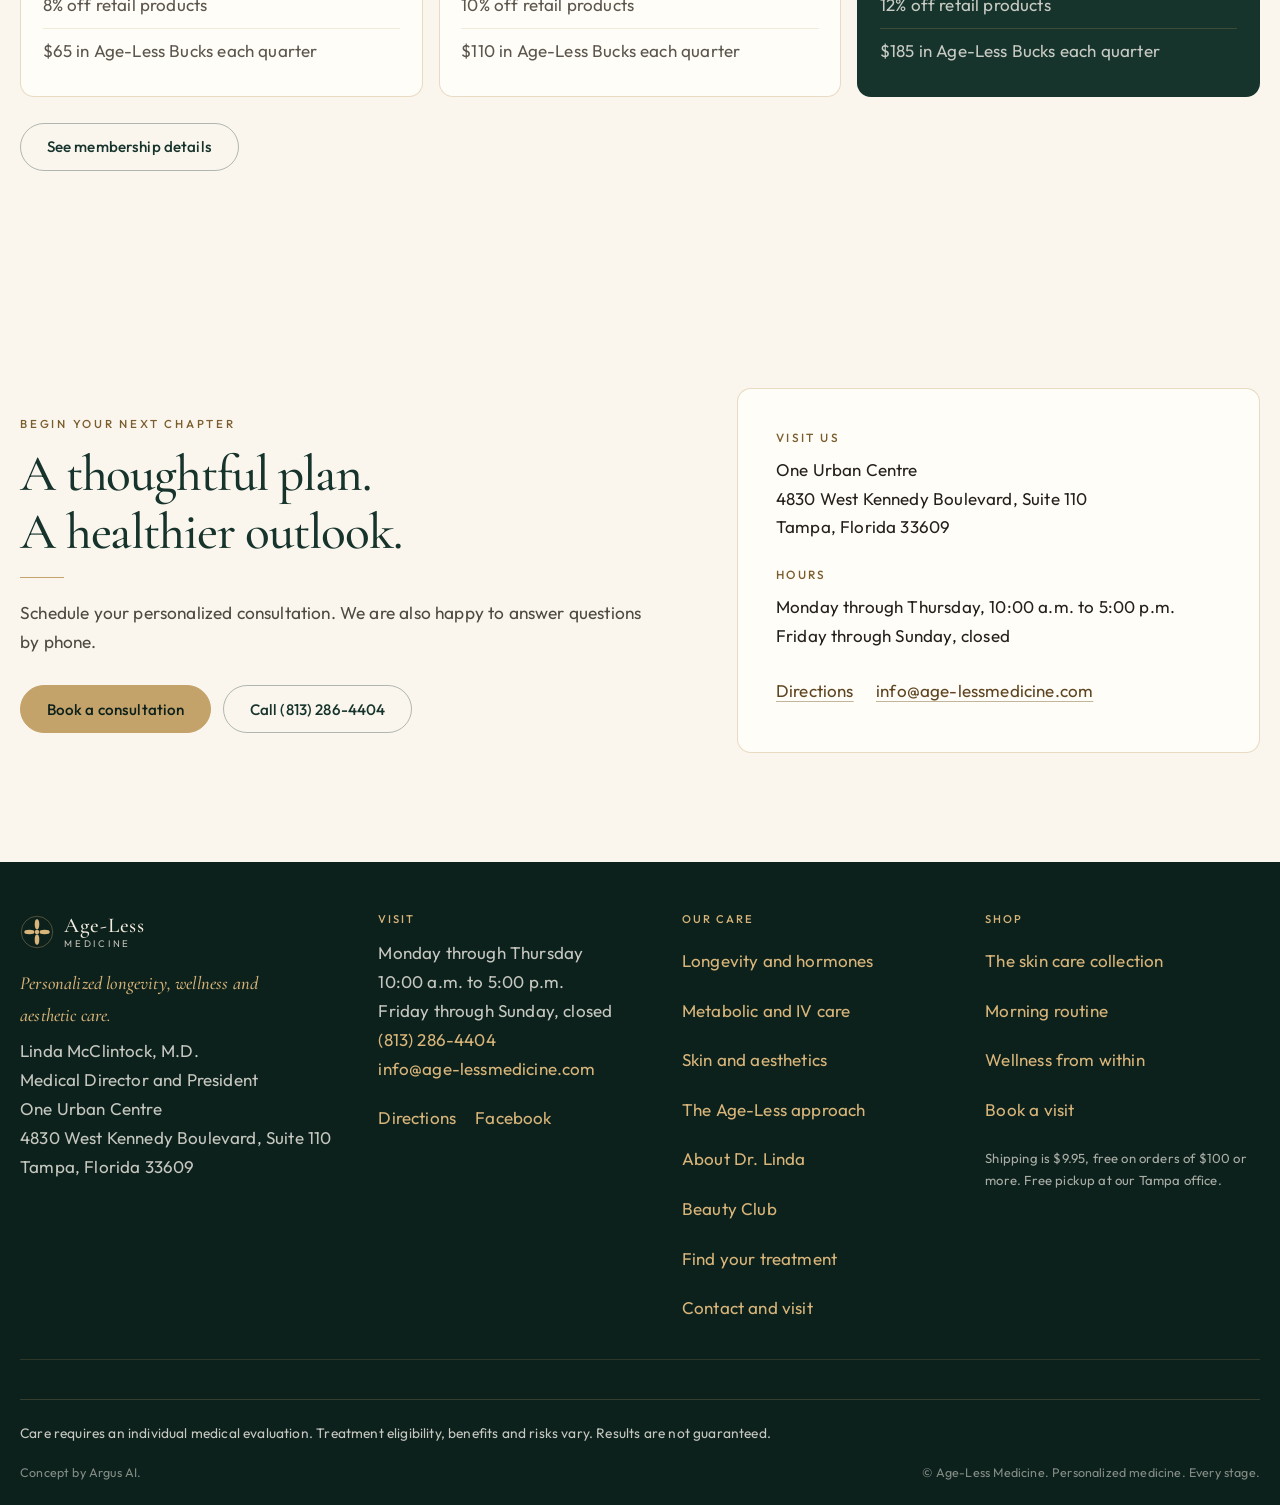
==== commit 4c7c65b7: "Whole product photos in panel and cards; smooth shop headline fade - Panel frame taller, all product" ====
--- a/index.html
+++ b/index.html
@@ -12,10 +12,10 @@
   <link rel="preload" href="site/assets/fonts/CormorantGaramond-500.woff2" as="font" type="font/woff2" crossorigin>
   <link rel="preload" href="site/assets/fonts/CormorantGaramond-500i.woff2" as="font" type="font/woff2" crossorigin>
   <link rel="preload" href="site/assets/fonts/Outfit-400.woff2" as="font" type="font/woff2" crossorigin>
-  <link rel="stylesheet" href="css/fonts.css?v=20261119-firstpaint">
-  <link rel="stylesheet" href="css/styles.css?v=20261119-firstpaint">
-  <link rel="stylesheet" href="css/clinic.css?v=20261119-firstpaint">
-  <link rel="stylesheet" href="css/premium.css?v=20261119-firstpaint">
+  <link rel="stylesheet" href="css/fonts.css?v=20261119-photos">
+  <link rel="stylesheet" href="css/styles.css?v=20261119-photos">
+  <link rel="stylesheet" href="css/clinic.css?v=20261119-photos">
+  <link rel="stylesheet" href="css/premium.css?v=20261119-photos">
   <link rel="preload" as="image" type="image/webp" href="images/stock/interior-cream-1200.webp" imagesrcset="images/stock/interior-cream-800.webp 800w, images/stock/interior-cream-1200.webp 1200w, images/stock/interior-cream.webp 1800w" imagesizes="(max-width: 1080px) 92vw, 520px">
   <noscript><style>[data-reveal]{opacity:1;transform:none}</style></noscript>
   <script>(function(){var l=new URLSearchParams(location.search).get("lang");try{l=l||localStorage.getItem("al-lang")}catch(e){}if(l==="es"){document.documentElement.classList.add("lang-pending");setTimeout(function(){document.documentElement.classList.remove("lang-pending")},1500)}})();</script>
@@ -526,9 +526,9 @@
       <div id="quiz-app"></div>
     </div>
   </div>
-  <script src="js/i18n-es.js?v=20261119-firstpaint" defer></script>
-  <script src="js/lang.js?v=20261119-firstpaint" defer></script>
-  <script src="js/main.js?v=20261119-firstpaint" defer></script>
-  <script src="site/assets/js/premium.js?v=20261119-firstpaint" defer></script>
+  <script src="js/i18n-es.js?v=20261119-photos" defer></script>
+  <script src="js/lang.js?v=20261119-photos" defer></script>
+  <script src="js/main.js?v=20261119-photos" defer></script>
+  <script src="site/assets/js/premium.js?v=20261119-photos" defer></script>
 </body>
 </html>
--- a/css/premium.css
+++ b/css/premium.css
@@ -42,8 +42,8 @@
 @media (max-width: 900px) { .pm-band { height: clamp(220px, 40vh, 360px); } .pm-band picture { inset: 0; } }
 
 /* ---------- Opening headline: slow ambient drift on the hero photo ---------- */
-html.pm .c-hero-media img { animation: pm-drift 30s 1.5s ease-in-out infinite alternate; }
-html.pm .p-hero-media img { animation: pm-drift 34s 1.5s ease-in-out infinite alternate; }
+html.pm .c-hero-media img { animation: pm-drift 30s ease-in-out infinite alternate; }
+html.pm .p-hero-media img { animation: pm-drift 34s ease-in-out infinite alternate; }
 @keyframes pm-drift { from { transform: scale(1); } to { transform: scale(1.075) translate3d(-1.2%, -1%, 0); } }
 
 /* Ambient drift pauses when the photo is off-screen (no idle compositor work) */
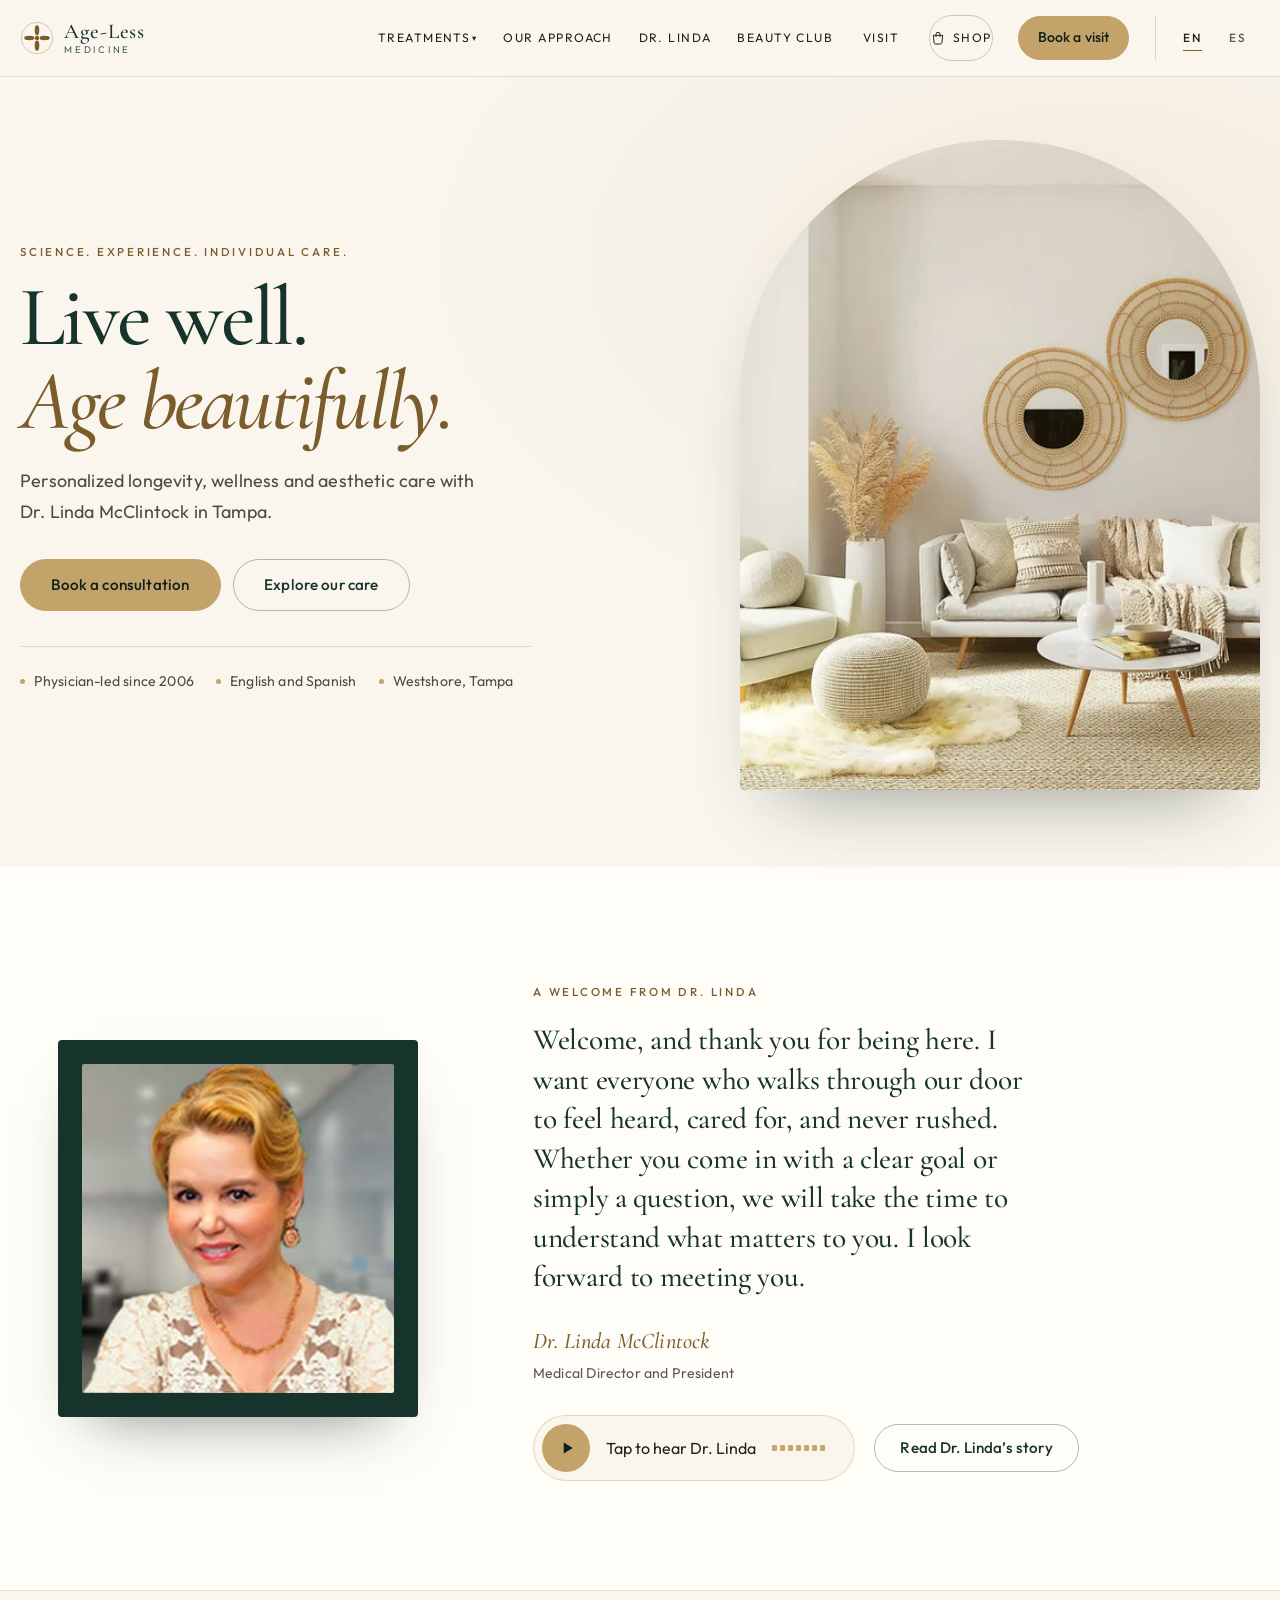
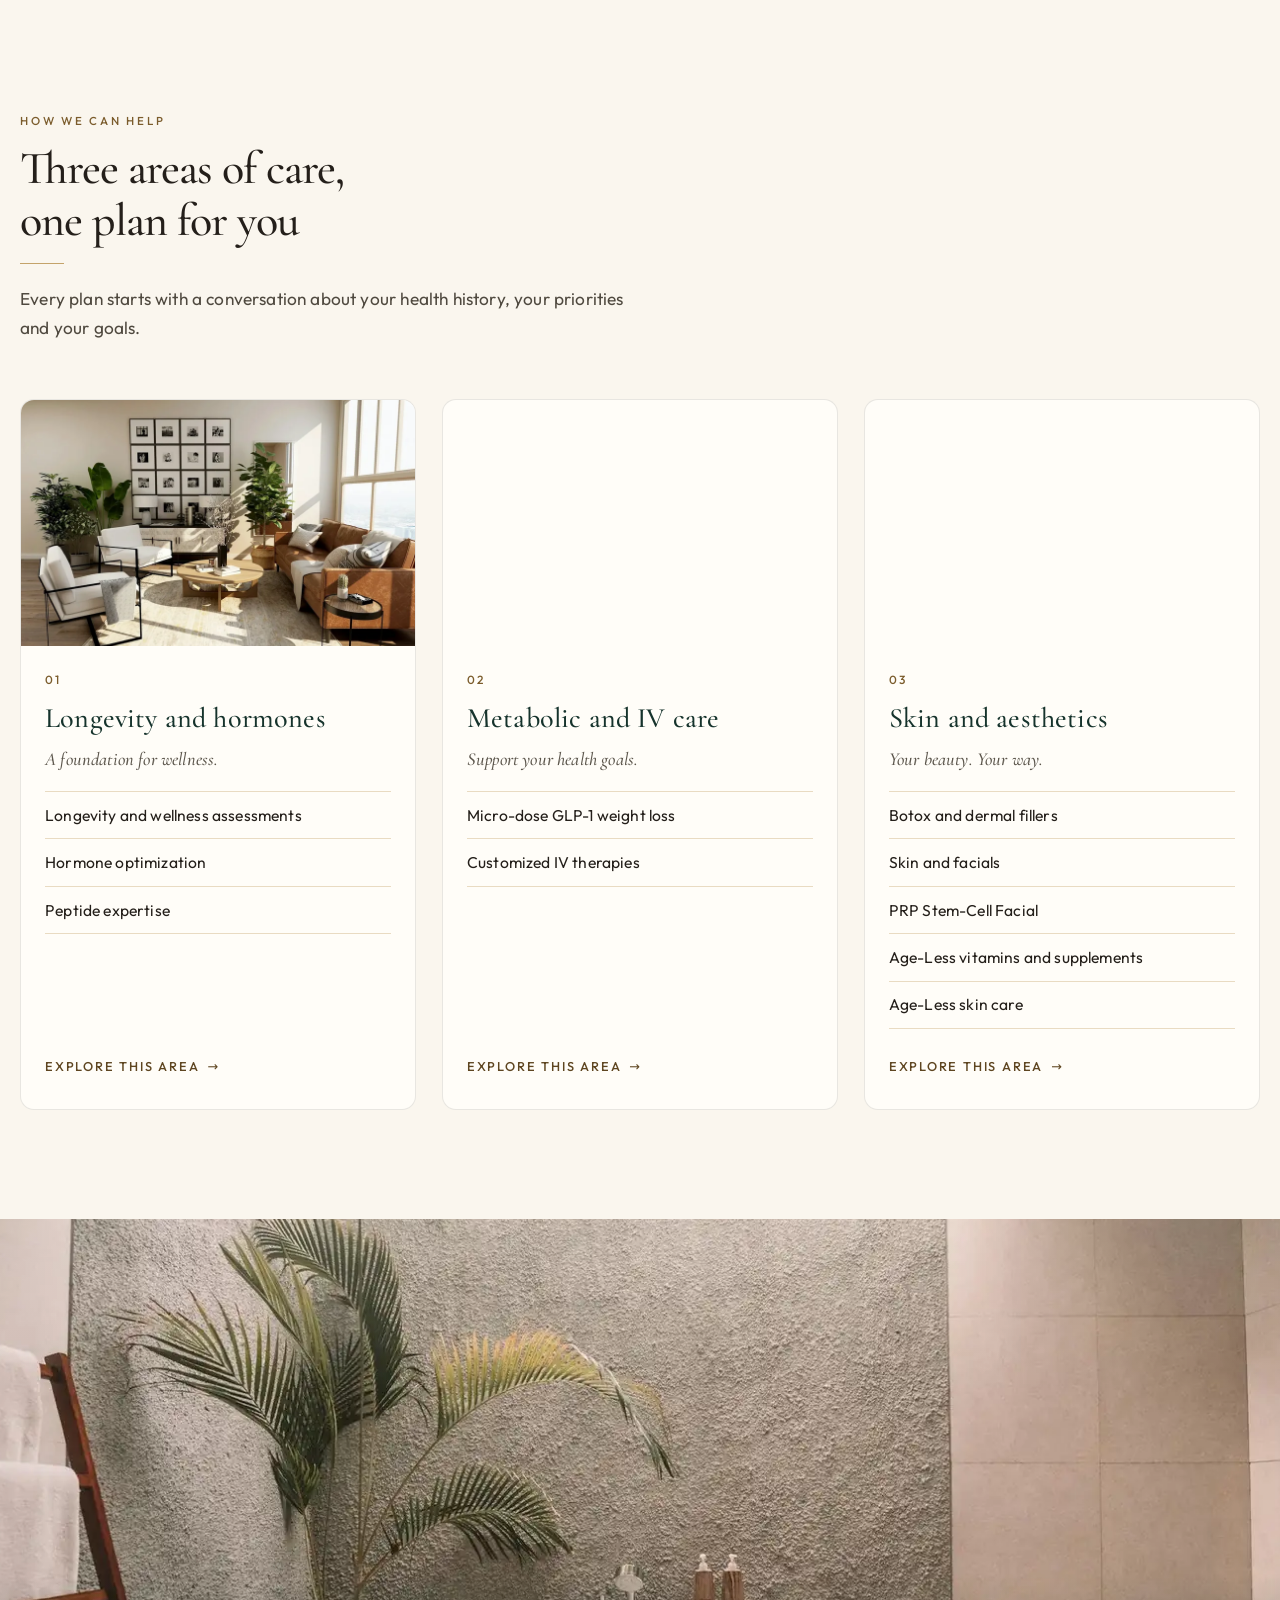
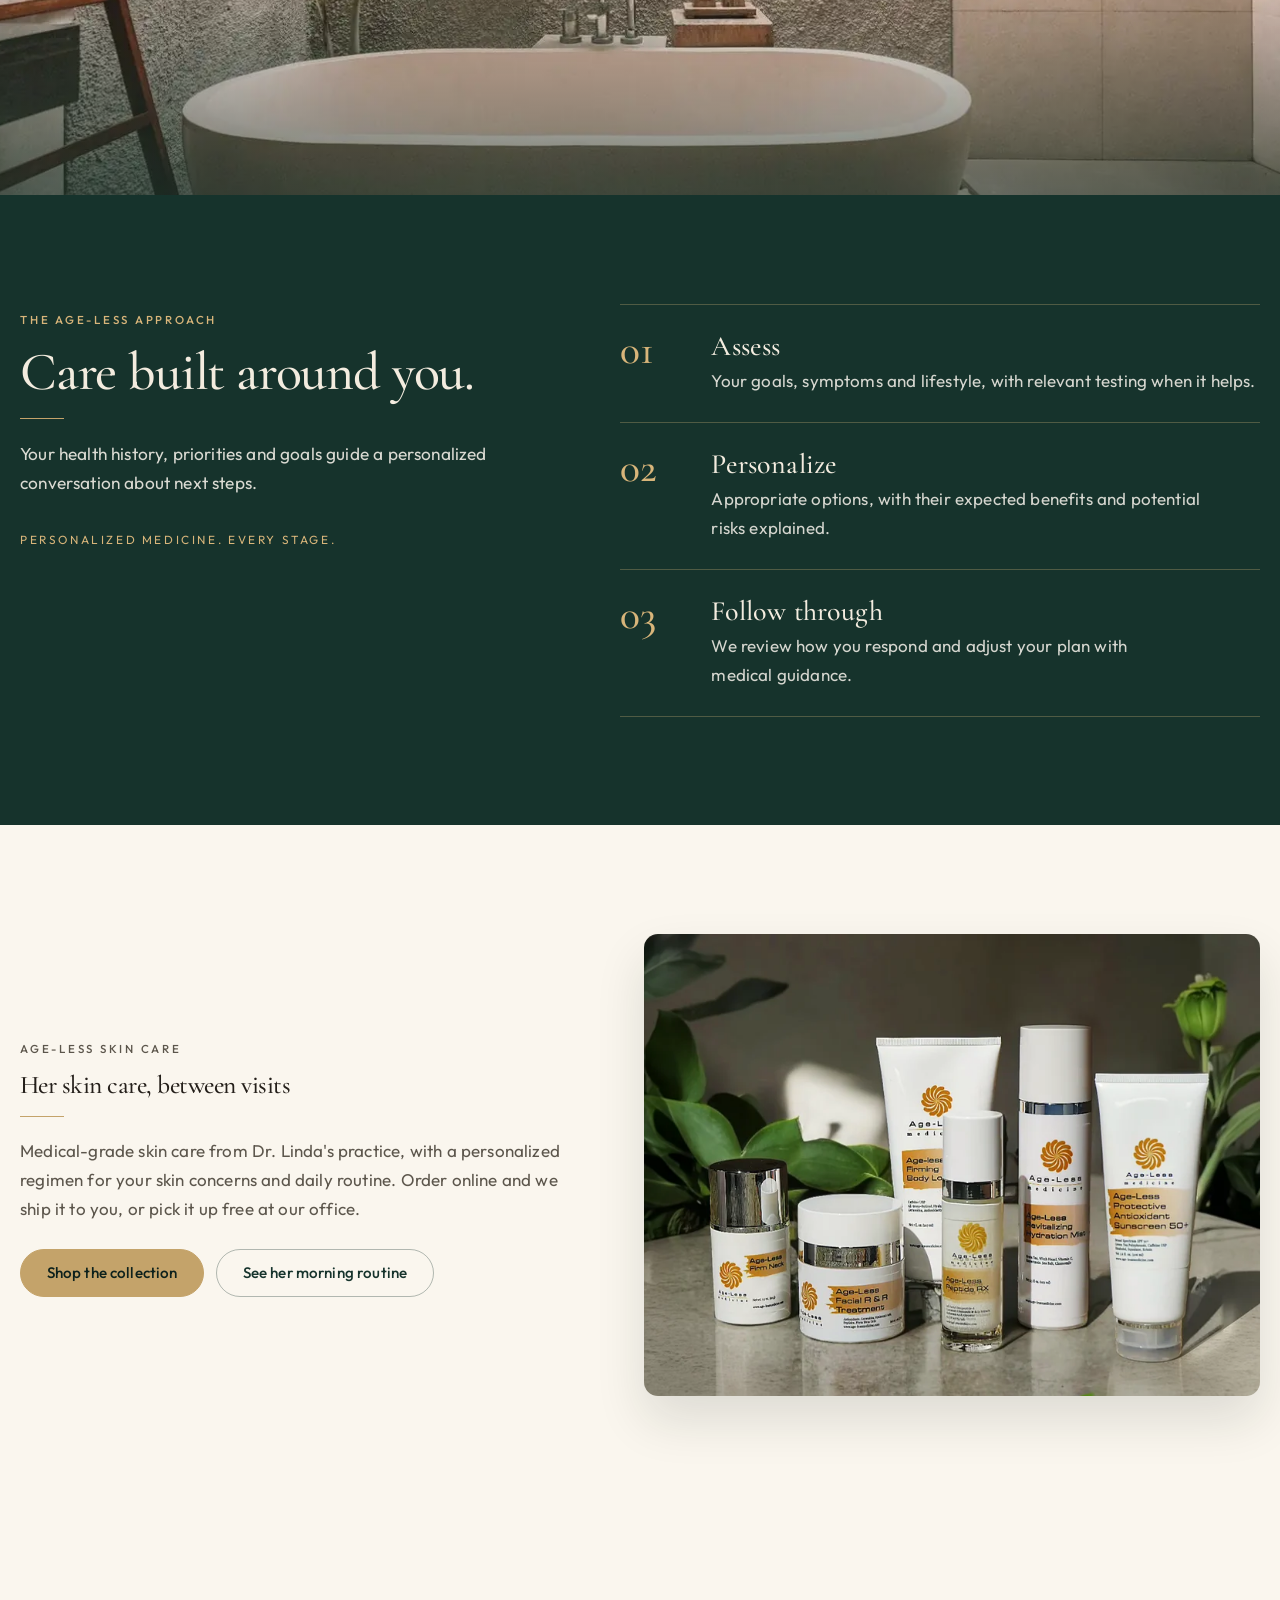
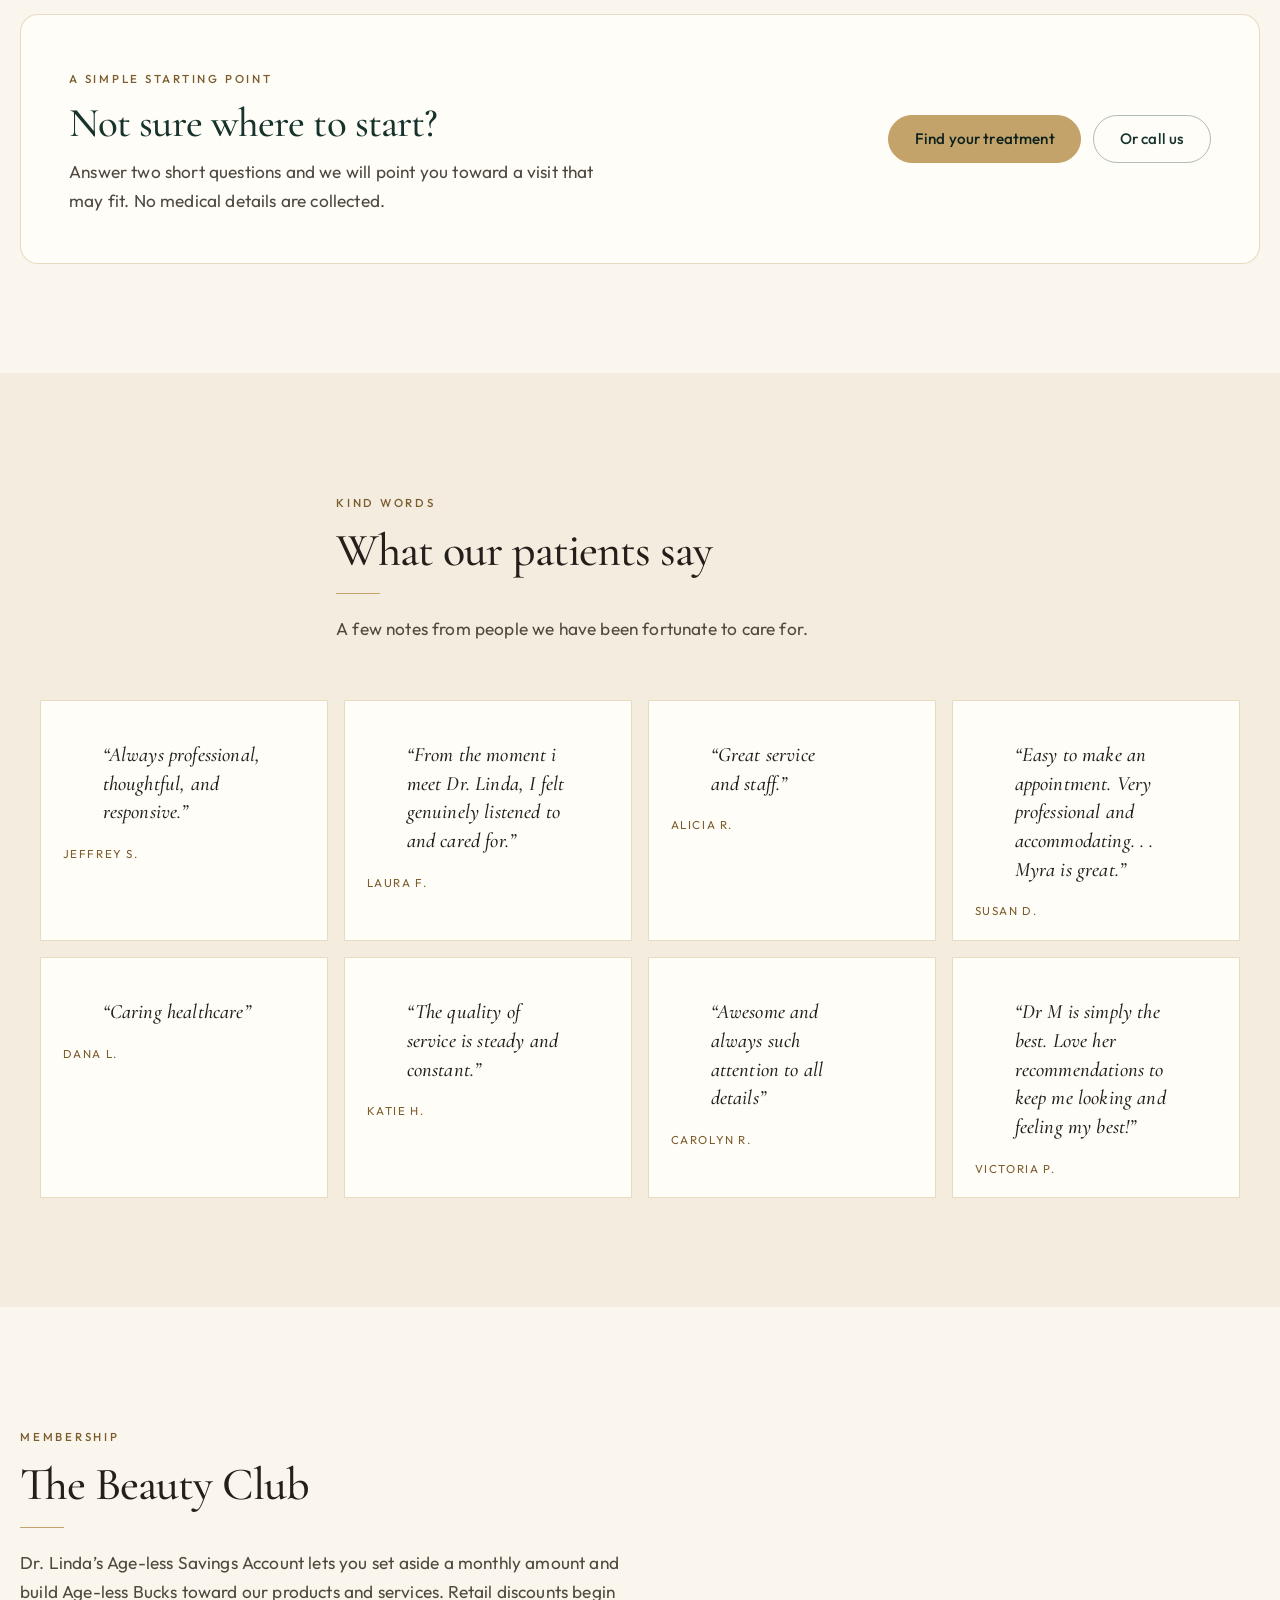
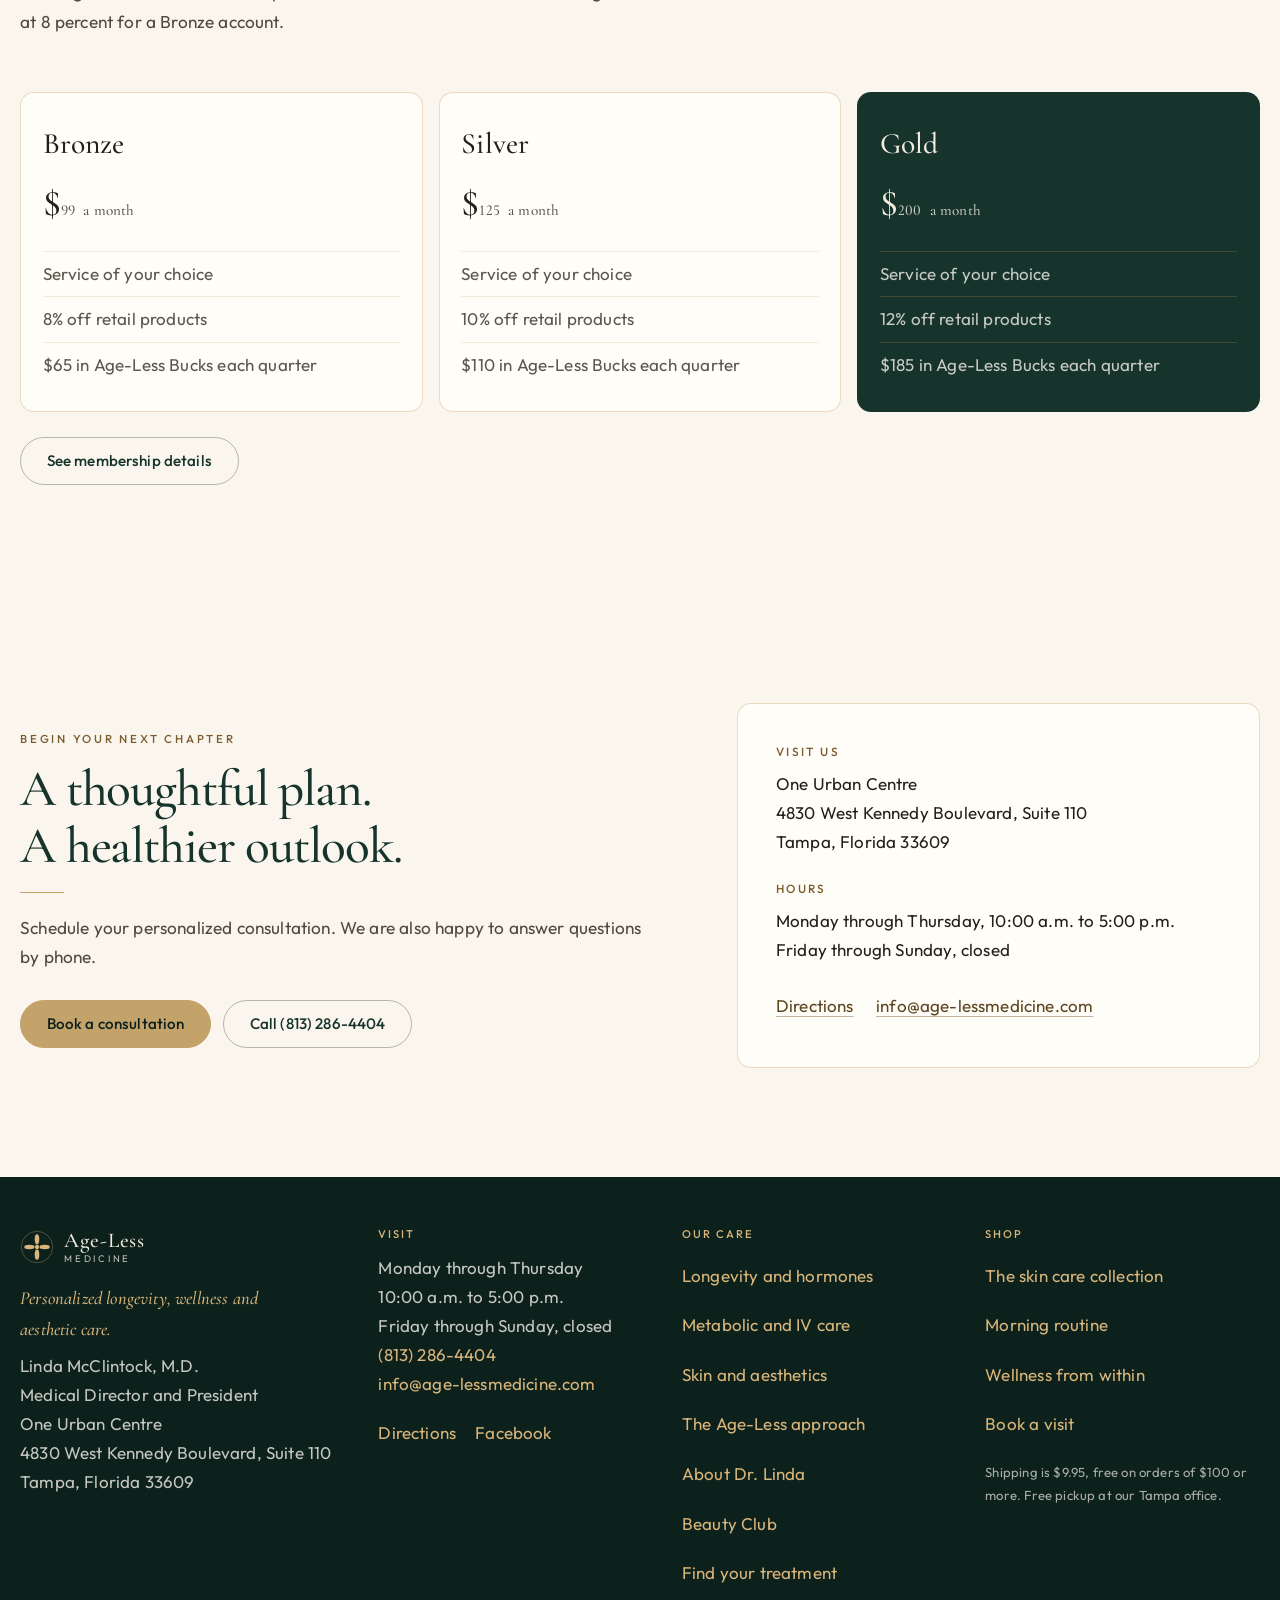
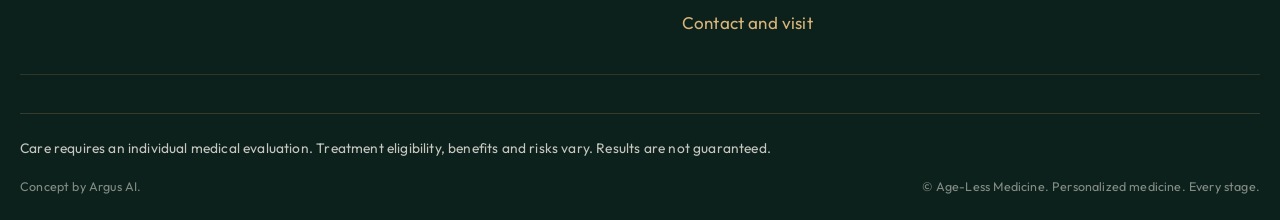
==== commit 365c8ada: "Anti-template polish: quiet labels, still reviews, clean jars, one portrait on About - Shop: pill ba" ====
--- a/index.html
+++ b/index.html
@@ -12,10 +12,10 @@
   <link rel="preload" href="site/assets/fonts/CormorantGaramond-500.woff2" as="font" type="font/woff2" crossorigin>
   <link rel="preload" href="site/assets/fonts/CormorantGaramond-500i.woff2" as="font" type="font/woff2" crossorigin>
   <link rel="preload" href="site/assets/fonts/Outfit-400.woff2" as="font" type="font/woff2" crossorigin>
-  <link rel="stylesheet" href="css/fonts.css?v=20261119-photos">
-  <link rel="stylesheet" href="css/styles.css?v=20261119-photos">
-  <link rel="stylesheet" href="css/clinic.css?v=20261119-photos">
-  <link rel="stylesheet" href="css/premium.css?v=20261119-photos">
+  <link rel="stylesheet" href="css/fonts.css?v=20261119-audit">
+  <link rel="stylesheet" href="css/styles.css?v=20261119-audit">
+  <link rel="stylesheet" href="css/clinic.css?v=20261119-audit">
+  <link rel="stylesheet" href="css/premium.css?v=20261119-audit">
   <link rel="preload" as="image" type="image/webp" href="images/stock/interior-cream-1200.webp" imagesrcset="images/stock/interior-cream-800.webp 800w, images/stock/interior-cream-1200.webp 1200w, images/stock/interior-cream.webp 1800w" imagesizes="(max-width: 1080px) 92vw, 520px">
   <noscript><style>[data-reveal]{opacity:1;transform:none}</style></noscript>
   <script>(function(){var l=new URLSearchParams(location.search).get("lang");try{l=l||localStorage.getItem("al-lang")}catch(e){}if(l==="es"){document.documentElement.classList.add("lang-pending");setTimeout(function(){document.documentElement.classList.remove("lang-pending")},1500)}})();</script>
@@ -526,9 +526,9 @@
       <div id="quiz-app"></div>
     </div>
   </div>
-  <script src="js/i18n-es.js?v=20261119-photos" defer></script>
-  <script src="js/lang.js?v=20261119-photos" defer></script>
-  <script src="js/main.js?v=20261119-photos" defer></script>
-  <script src="site/assets/js/premium.js?v=20261119-photos" defer></script>
+  <script src="js/i18n-es.js?v=20261119-audit" defer></script>
+  <script src="js/lang.js?v=20261119-audit" defer></script>
+  <script src="js/main.js?v=20261119-audit" defer></script>
+  <script src="site/assets/js/premium.js?v=20261119-audit" defer></script>
 </body>
 </html>
--- a/css/premium.css
+++ b/css/premium.css
@@ -137,3 +137,23 @@
   .pillar-card::after, .clinic .related-card::after { display: none; }
   ::view-transition-old(root), ::view-transition-new(root), ::view-transition-group(*) { animation: none !important; }
 }
+
+/* ---------- Calm reviews and clean product shots (anti-template pass) ---------- */
+/* Patient remarks sit still in an even grid instead of an endless ticker. Phones swipe. */
+.reviews .marquee { overflow: visible; }
+.reviews .marquee-track { animation: none; transform: none; display: grid; grid-template-columns: repeat(4, minmax(0, 1fr)); gap: 1rem;
+  width: min(1200px, calc(100% - 2.5rem)); margin-inline: auto; }
+.reviews .quote-card { width: auto; }
+.reviews .quote-card.is-dup { display: none; }
+@media (max-width: 1080px) { .reviews .marquee-track { grid-template-columns: repeat(2, minmax(0, 1fr)); } }
+@media (max-width: 700px) {
+  .reviews .marquee { overflow-x: auto; scroll-snap-type: x mandatory; scrollbar-width: none; padding-bottom: 0.5rem; }
+  .reviews .marquee::-webkit-scrollbar { display: none; }
+  .reviews .marquee-track { display: flex; width: max-content; padding-inline: 1.25rem; margin: 0; }
+  .reviews .quote-card { width: 78vw; scroll-snap-align: center; }
+}
+/* Supplement jars were photographed on white: blend the white into the ivory ground so there is no box in a box. */
+.product-photo img { mix-blend-mode: multiply; }
+/* About: her portrait appears once (in the page hero), not three times. */
+.clinic .welcome-grid--text, .welcome-grid--text { grid-template-columns: minmax(0, 1fr); max-width: 760px; margin-inline: auto; }
+.clinic .about-grid--text, .about-grid--text { grid-template-columns: minmax(0, 1fr); max-width: 760px; margin-inline: auto; }
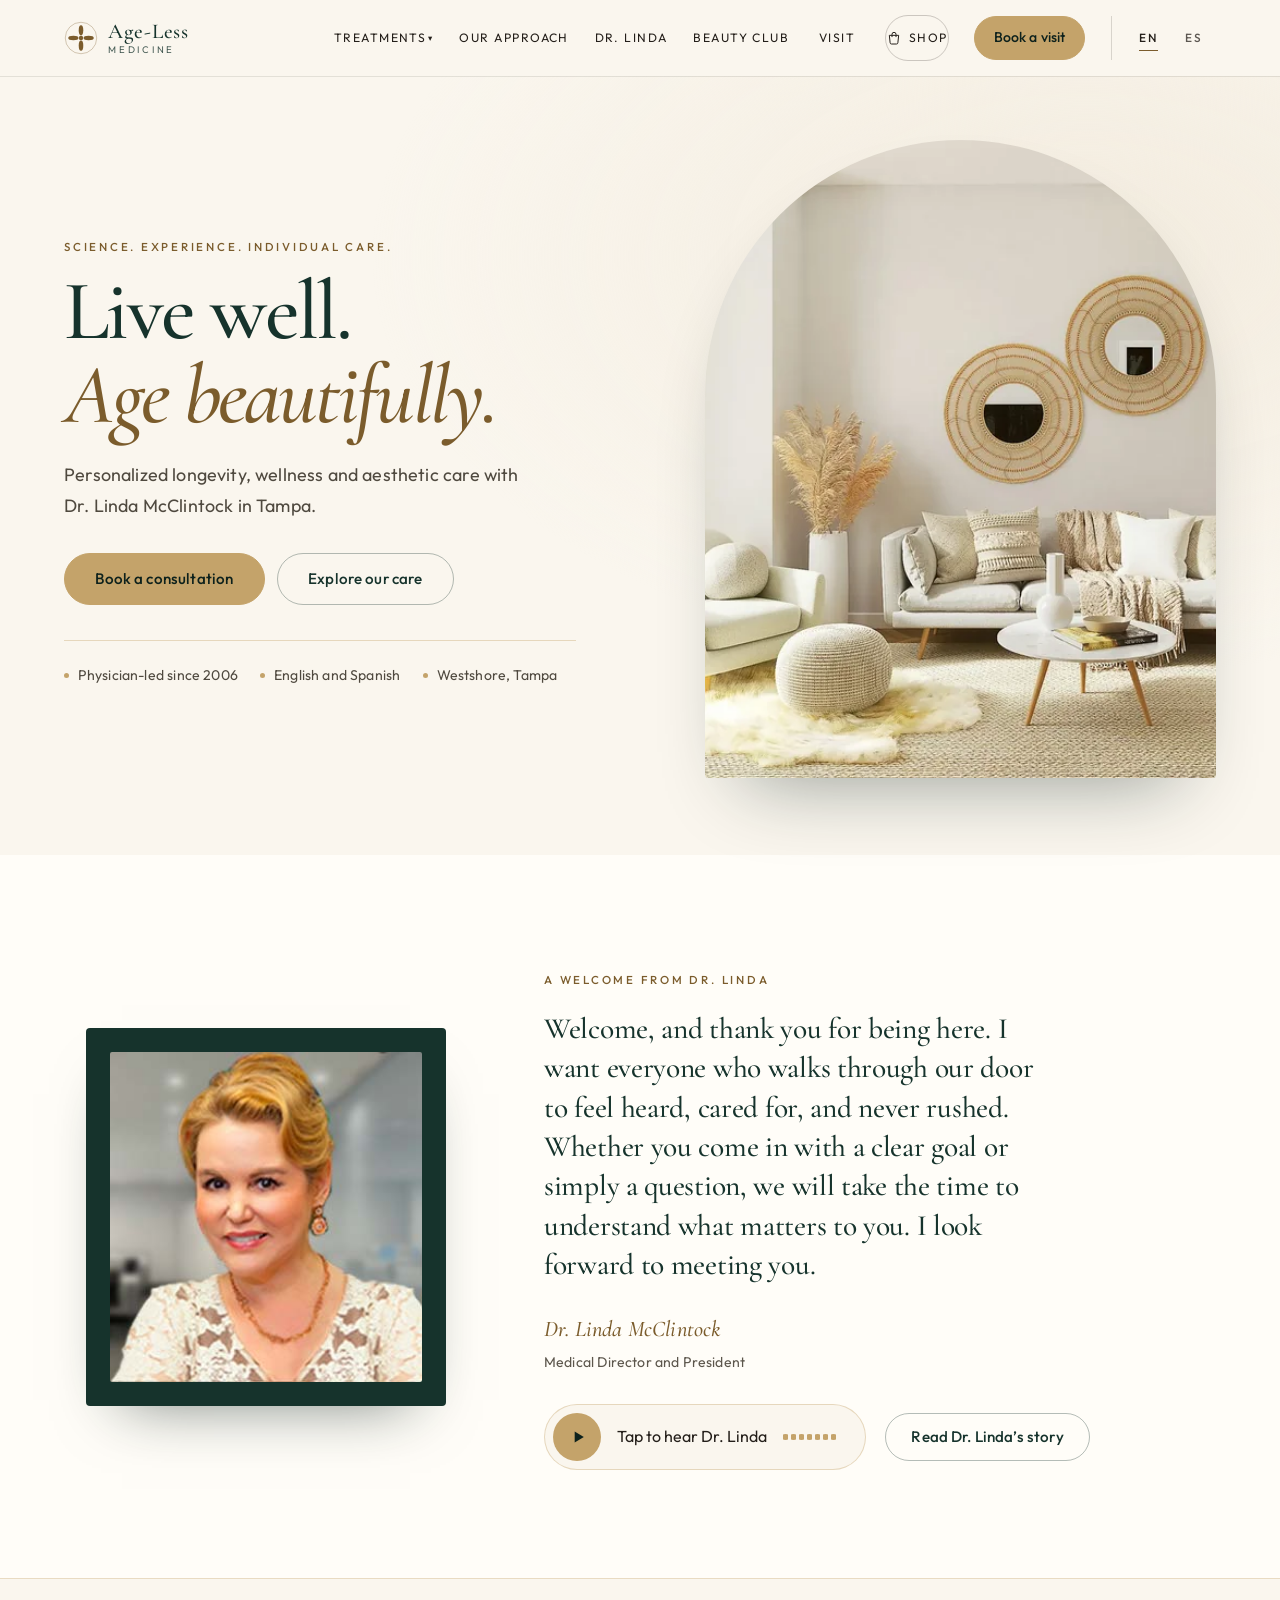
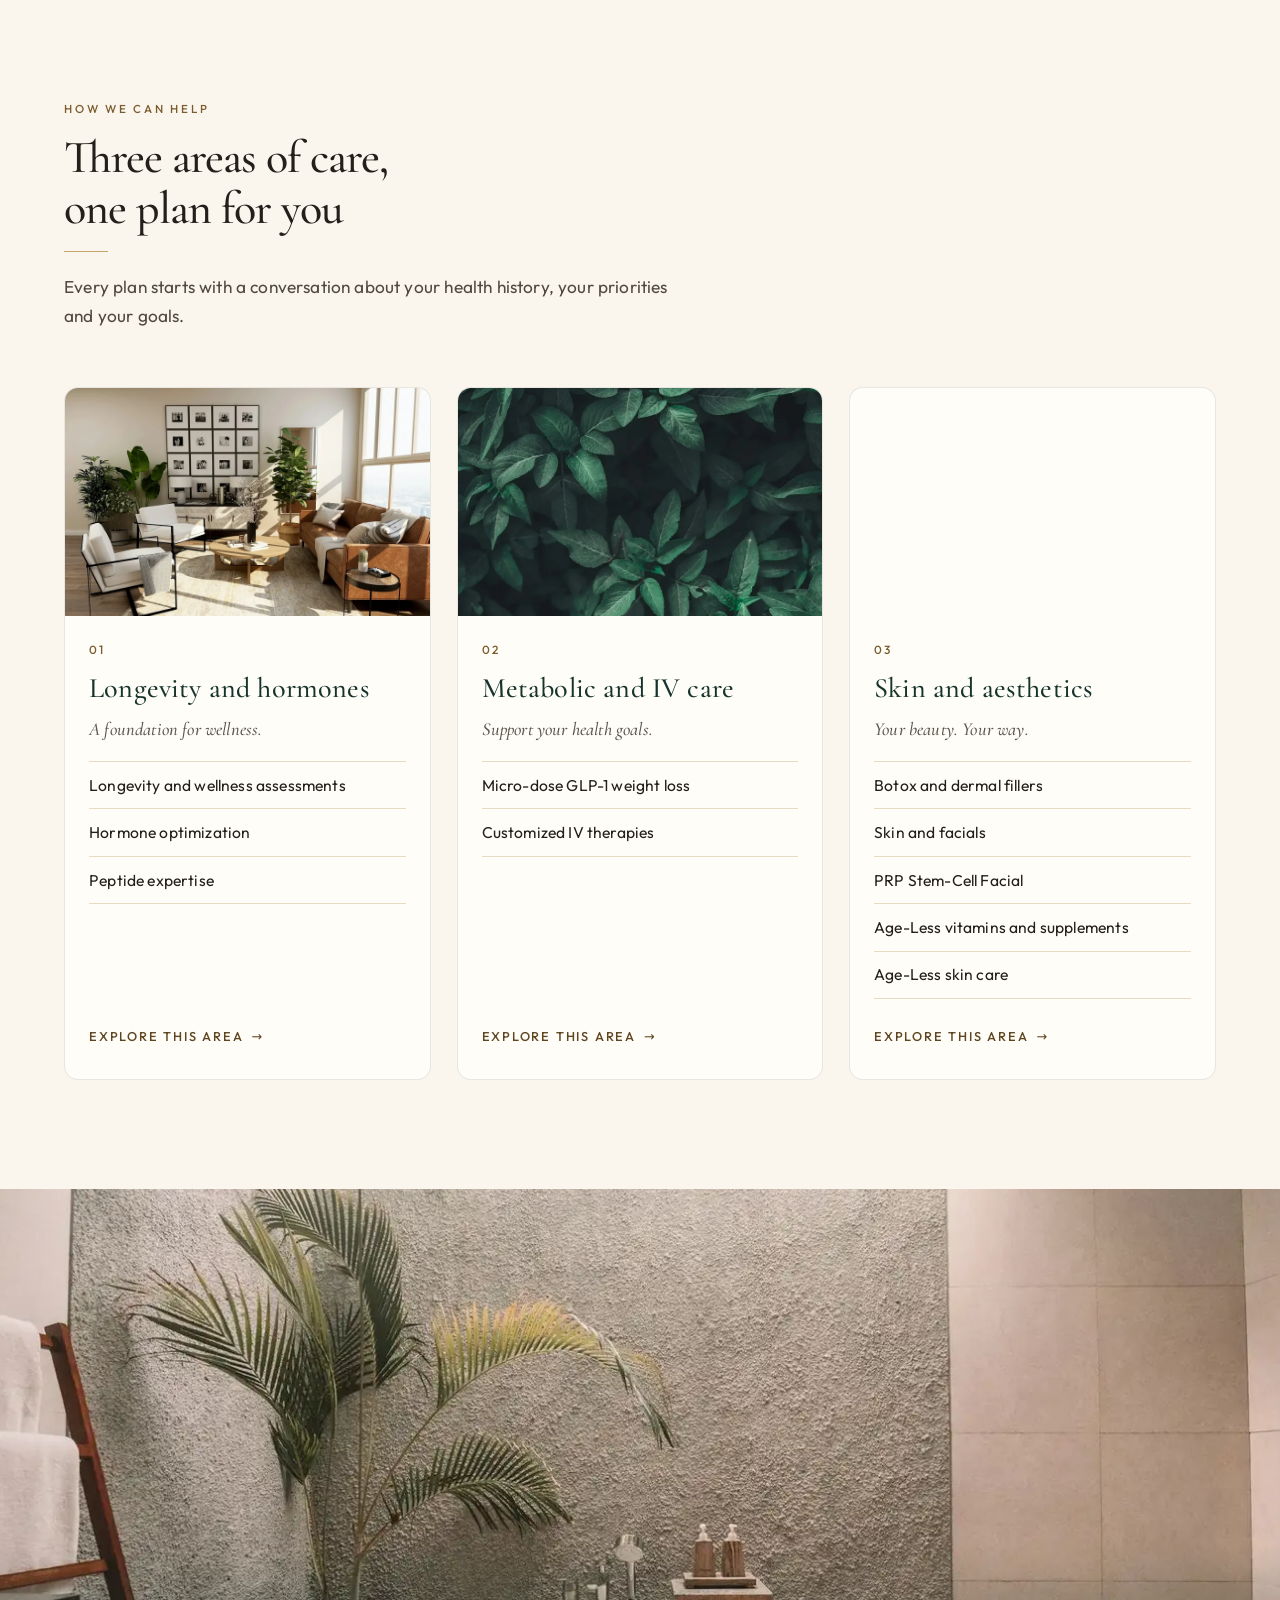
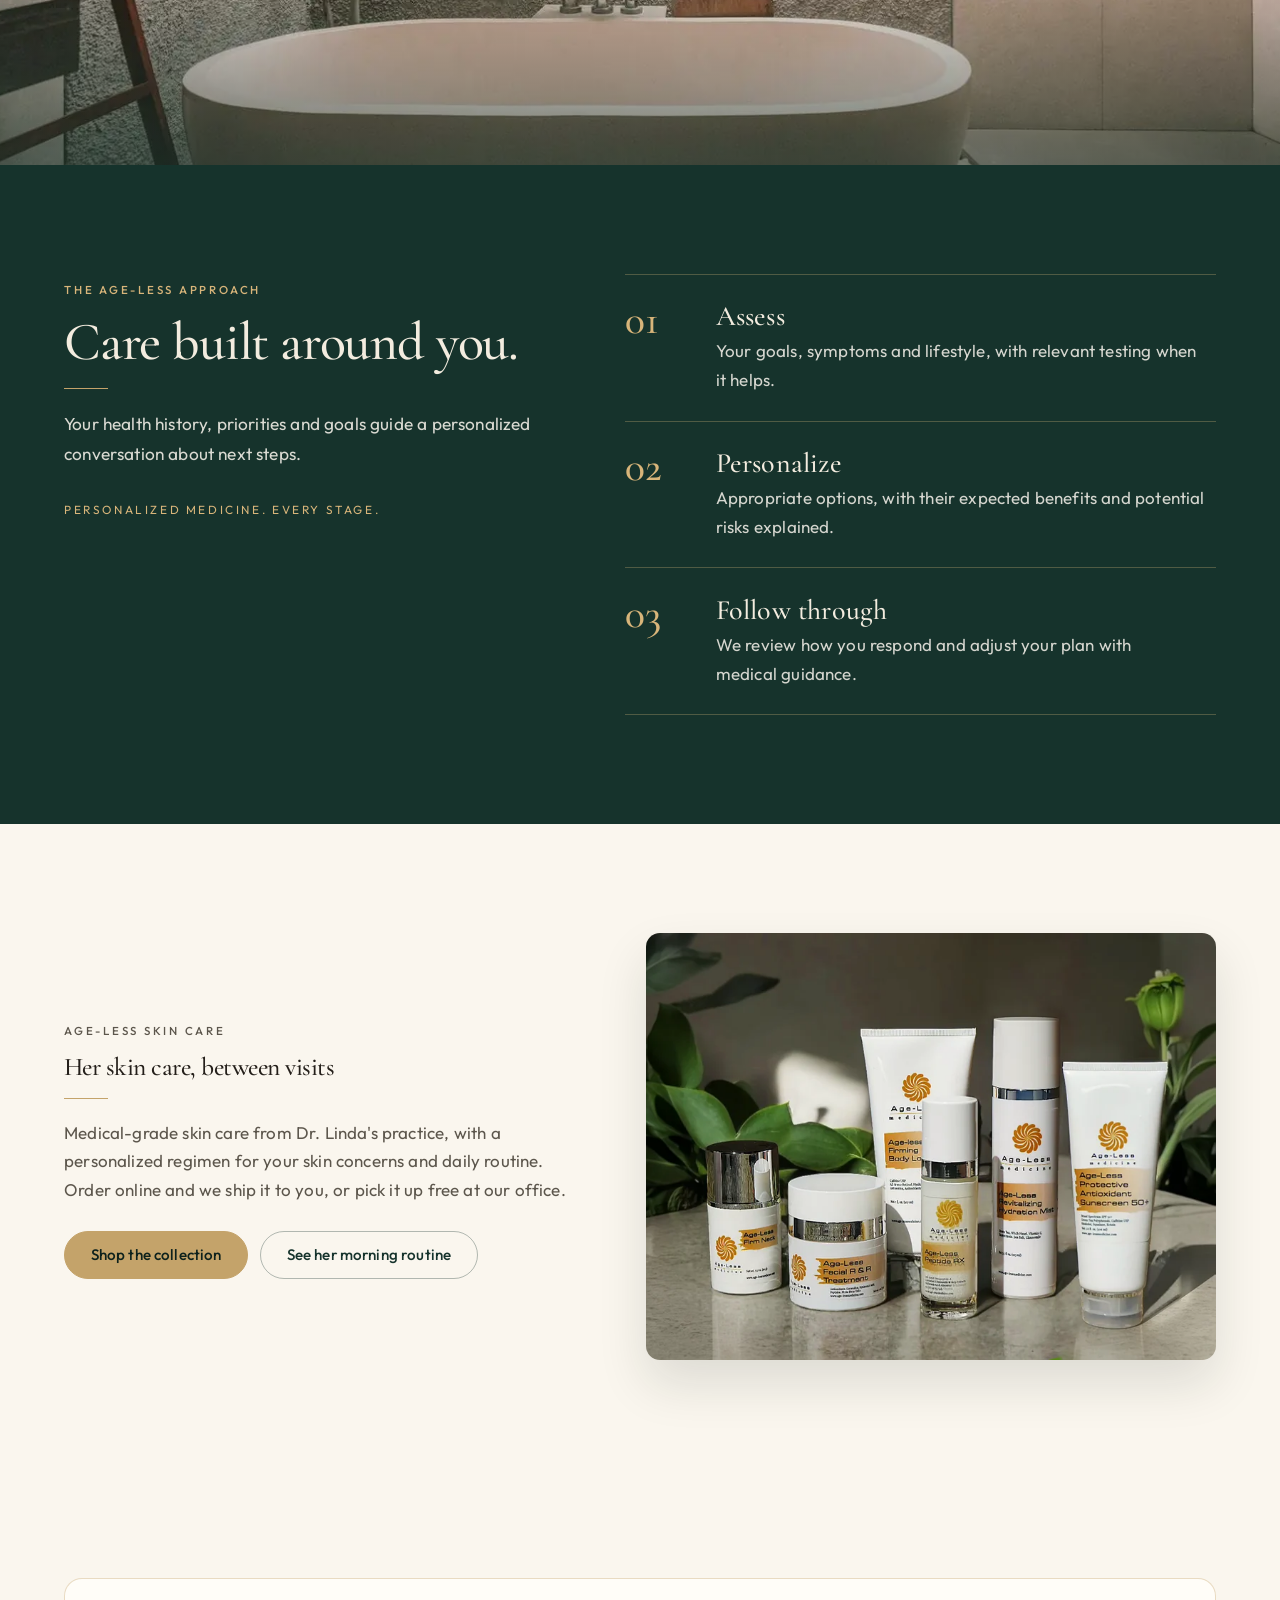
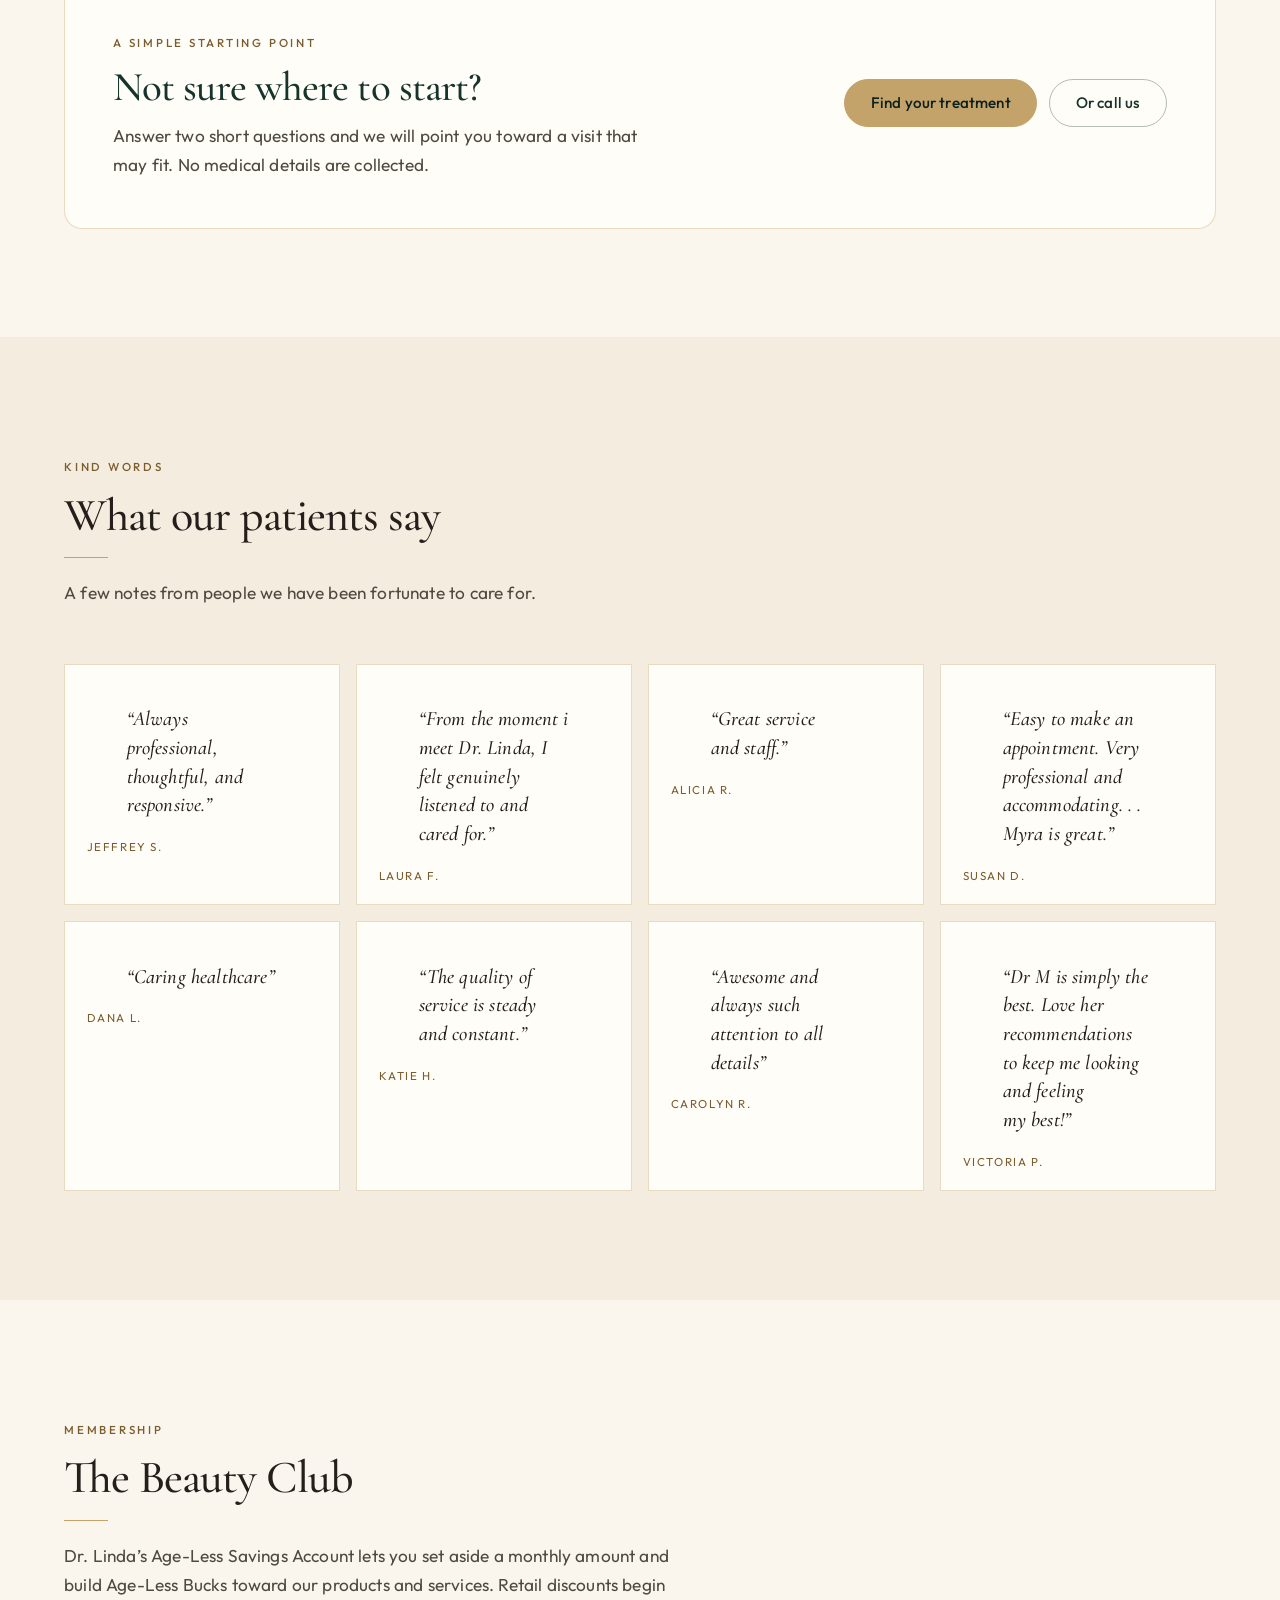
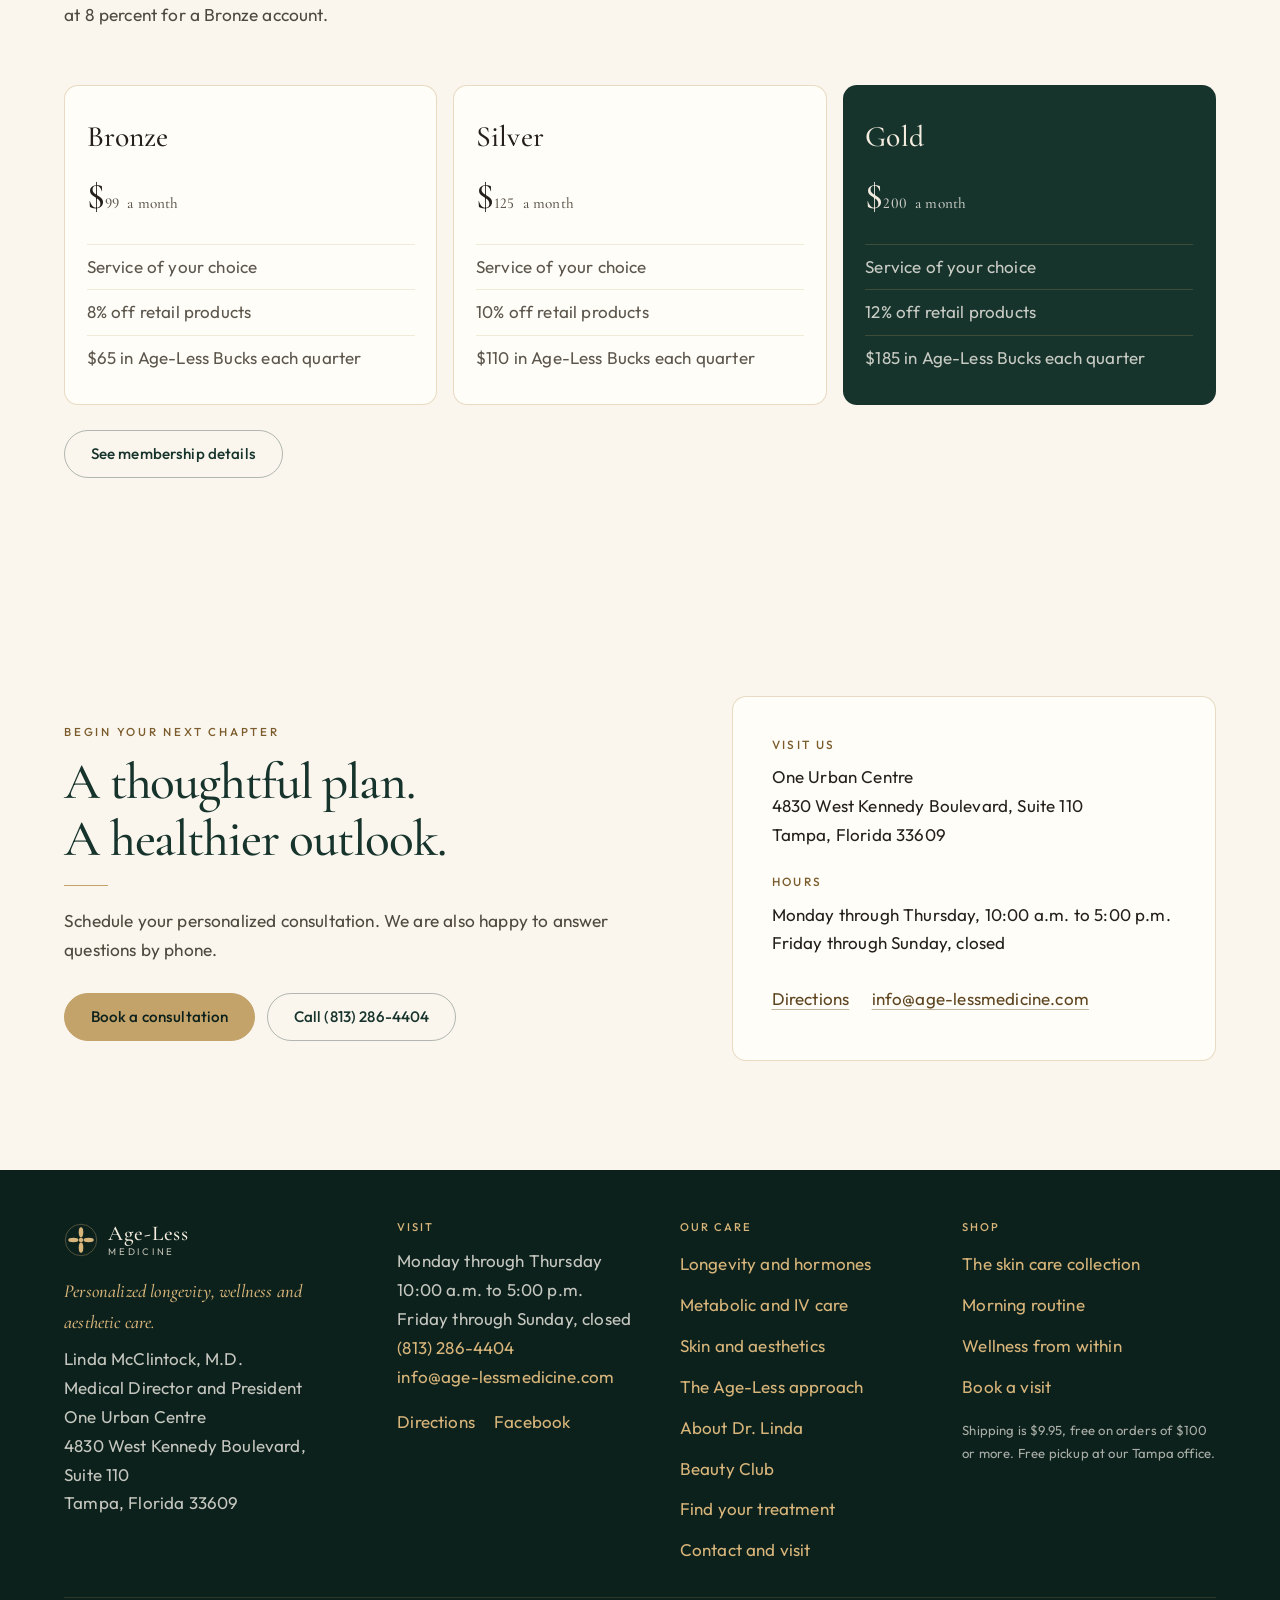
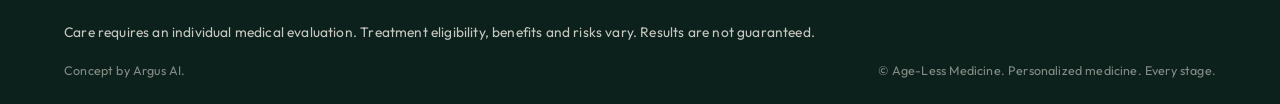
==== commit a1a09782: "Premium polish 2026-11-21: roomier laptop margins on both sites, shop header fixes, honest copy, cle" ====
--- a/index.html
+++ b/index.html
@@ -12,10 +12,10 @@
   <link rel="preload" href="site/assets/fonts/CormorantGaramond-500.woff2" as="font" type="font/woff2" crossorigin>
   <link rel="preload" href="site/assets/fonts/CormorantGaramond-500i.woff2" as="font" type="font/woff2" crossorigin>
   <link rel="preload" href="site/assets/fonts/Outfit-400.woff2" as="font" type="font/woff2" crossorigin>
-  <link rel="stylesheet" href="css/fonts.css?v=20261119-audit">
-  <link rel="stylesheet" href="css/styles.css?v=20261119-audit">
-  <link rel="stylesheet" href="css/clinic.css?v=20261119-audit">
-  <link rel="stylesheet" href="css/premium.css?v=20261119-audit">
+  <link rel="stylesheet" href="css/fonts.css?v=20261121-polish">
+  <link rel="stylesheet" href="css/styles.css?v=20261121-polish">
+  <link rel="stylesheet" href="css/clinic.css?v=20261121-polish">
+  <link rel="stylesheet" href="css/premium.css?v=20261121-polish">
   <link rel="preload" as="image" type="image/webp" href="images/stock/interior-cream-1200.webp" imagesrcset="images/stock/interior-cream-800.webp 800w, images/stock/interior-cream-1200.webp 1200w, images/stock/interior-cream.webp 1800w" imagesizes="(max-width: 1080px) 92vw, 520px">
   <noscript><style>[data-reveal]{opacity:1;transform:none}</style></noscript>
   <script>(function(){var l=new URLSearchParams(location.search).get("lang");try{l=l||localStorage.getItem("al-lang")}catch(e){}if(l==="es"){document.documentElement.classList.add("lang-pending");setTimeout(function(){document.documentElement.classList.remove("lang-pending")},1500)}})();</script>
@@ -327,7 +327,7 @@
           <p class="eyebrow">Membership</p>
           <h2 class="display">The Beauty&nbsp;Club</h2>
           <hr class="gold-rule">
-          <p class="lede">Dr. Linda’s Age-less Savings Account lets you set aside a monthly amount and build Age-less Bucks toward our products and services. Retail discounts begin at 8 percent for a Bronze account.</p>
+          <p class="lede">Dr. Linda’s Age-Less Savings Account lets you set aside a monthly amount and build Age-Less Bucks toward our products and services. Retail discounts begin at 8 percent for a Bronze account.</p>
         </div>
         <div class="tiers">
           <article class="tier" data-reveal>
@@ -526,9 +526,9 @@
       <div id="quiz-app"></div>
     </div>
   </div>
-  <script src="js/i18n-es.js?v=20261119-audit" defer></script>
-  <script src="js/lang.js?v=20261119-audit" defer></script>
-  <script src="js/main.js?v=20261119-audit" defer></script>
-  <script src="site/assets/js/premium.js?v=20261119-audit" defer></script>
+  <script src="js/i18n-es.js?v=20261121-polish" defer></script>
+  <script src="js/lang.js?v=20261121-polish" defer></script>
+  <script src="js/main.js?v=20261121-polish" defer></script>
+  <script src="site/assets/js/premium.js?v=20261121-polish" defer></script>
 </body>
 </html>
--- a/css/premium.css
+++ b/css/premium.css
@@ -157,3 +157,26 @@
 /* About: her portrait appears once (in the page hero), not three times. */
 .clinic .welcome-grid--text, .welcome-grid--text { grid-template-columns: minmax(0, 1fr); max-width: 760px; margin-inline: auto; }
 .clinic .about-grid--text, .about-grid--text { grid-template-columns: minmax(0, 1fr); max-width: 760px; margin-inline: auto; }
+
+/* ---------- Premium polish 2026-11-21 ---------- */
+/* Roomier side margins on laptops (1280-1440 wide): content no longer runs 20px from the screen edge. */
+@media (min-width: 561px) {
+  :root { --gut: clamp(1.25rem, 5vw, 4.5rem); }
+  .wrap, .clinic .header-inner { width: min(1240px, calc(100% - 2 * var(--gut))); }
+  .reviews .marquee-track { width: min(1240px, calc(100% - 2 * var(--gut))); }
+}
+/* Reviews heading lines up with the review grid instead of floating in a narrow centered box. */
+.reviews > .wrap.section-head { max-width: none; }
+.reviews > .wrap.section-head > * { max-width: 38rem; }
+.reviews > .wrap.section-head > .gold-rule { max-width: none; }
+/* Footer: one divider line above the disclaimer, not two. */
+.clinic .footer-disclaimer { border-top: 0; margin-top: 0; }
+/* Footer links: 44px tap rows on touch screens, tighter rows with a mouse. */
+@media (hover: hover) and (pointer: fine) and (min-width: 901px) {
+  .clinic .footer-list a { min-height: 2.1rem; }
+}
+/* Visit page: the map fills its column (the small building photo was removed). */
+.visit-visual { align-content: stretch; }
+.visit-visual .map-frame { height: 100%; min-height: 26rem; }
+.visit-visual .map-frame iframe { height: 100%; min-height: 26rem; }
+@media (max-width: 900px) { .visit-visual .map-frame, .visit-visual .map-frame iframe { min-height: 18rem; } }
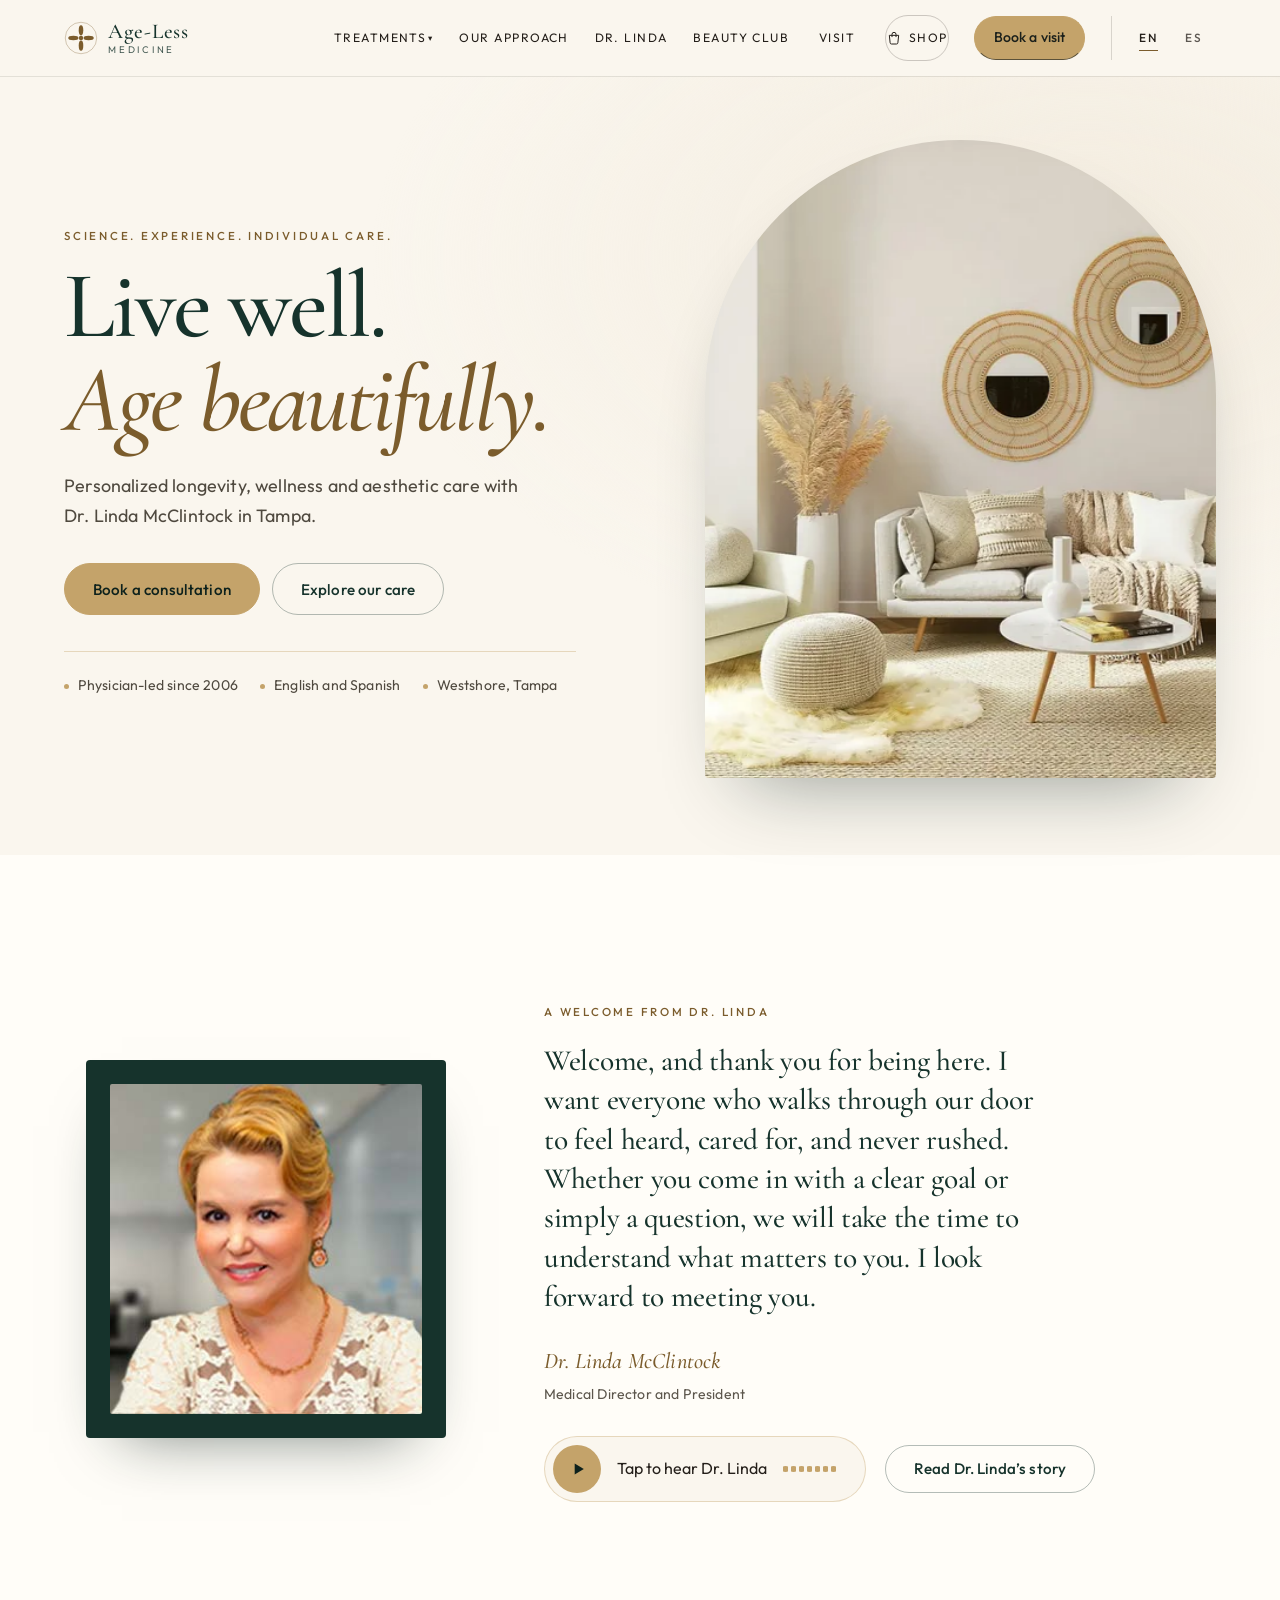
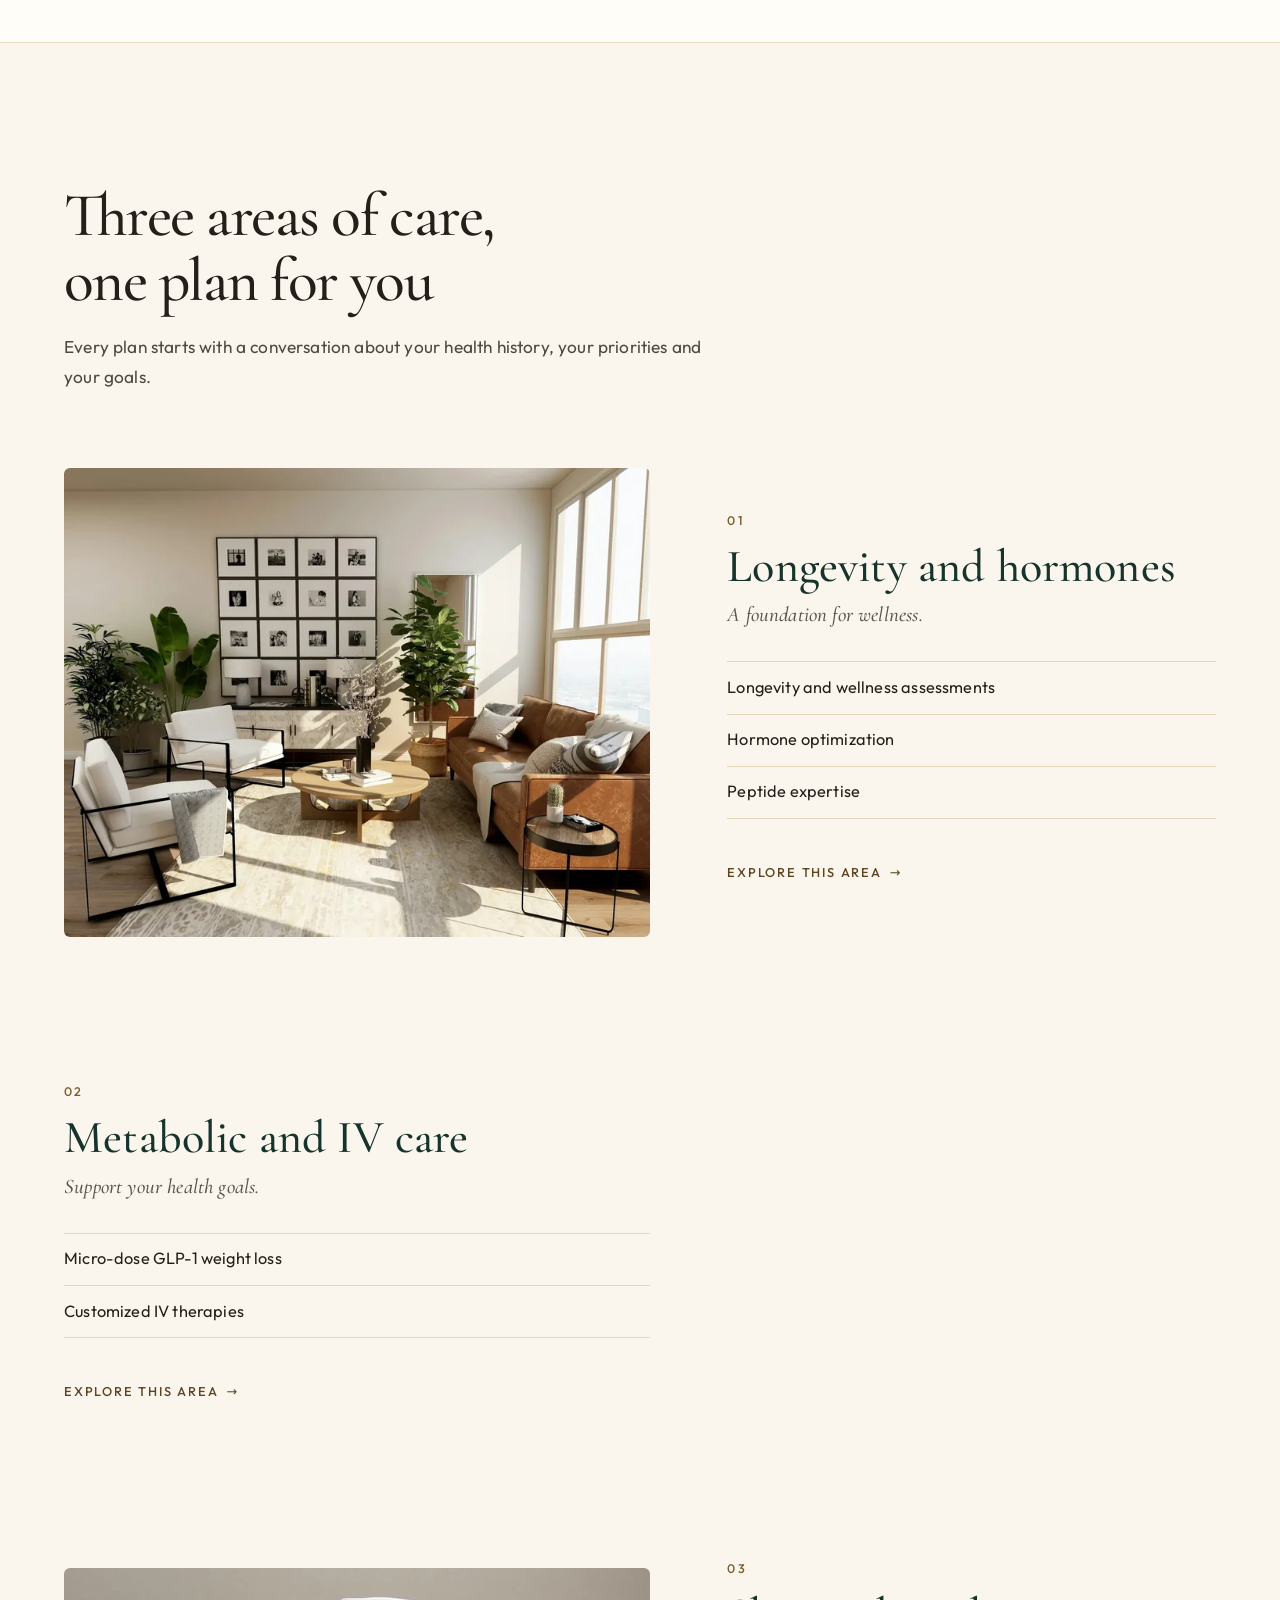
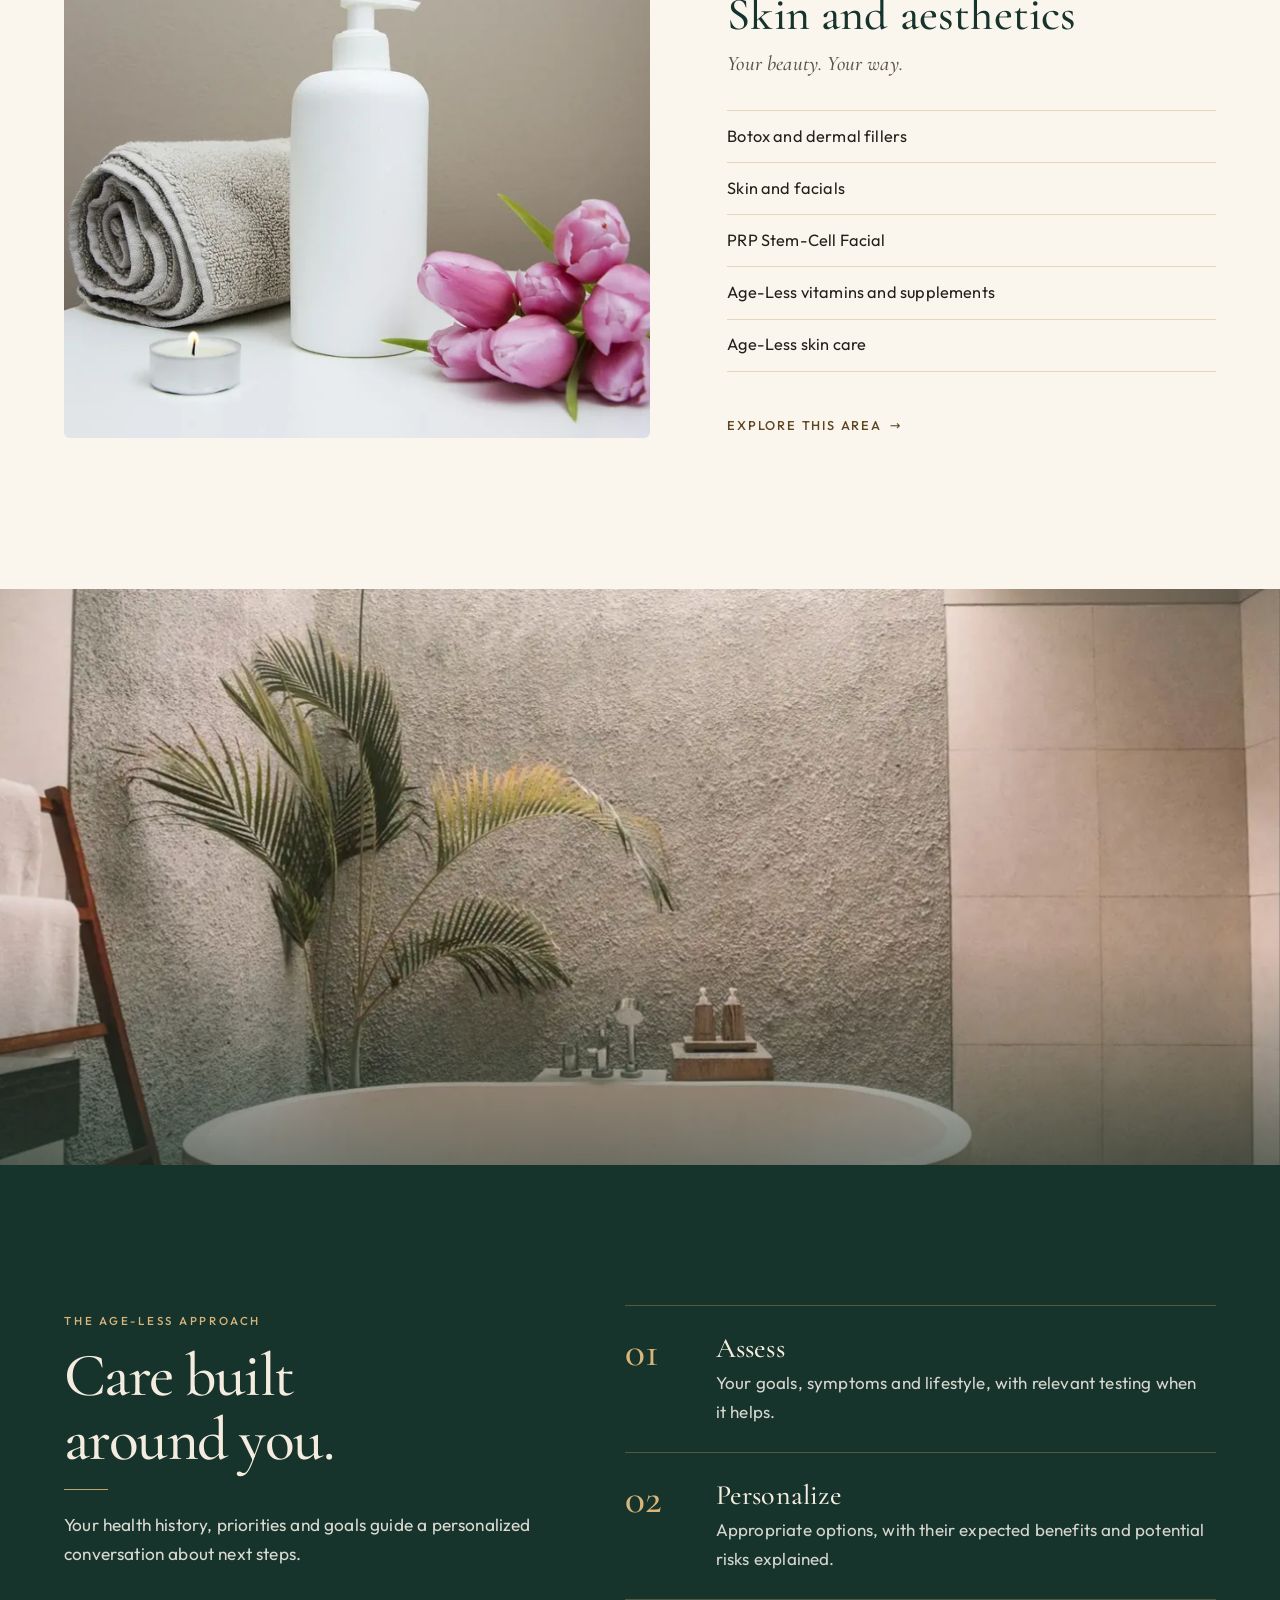
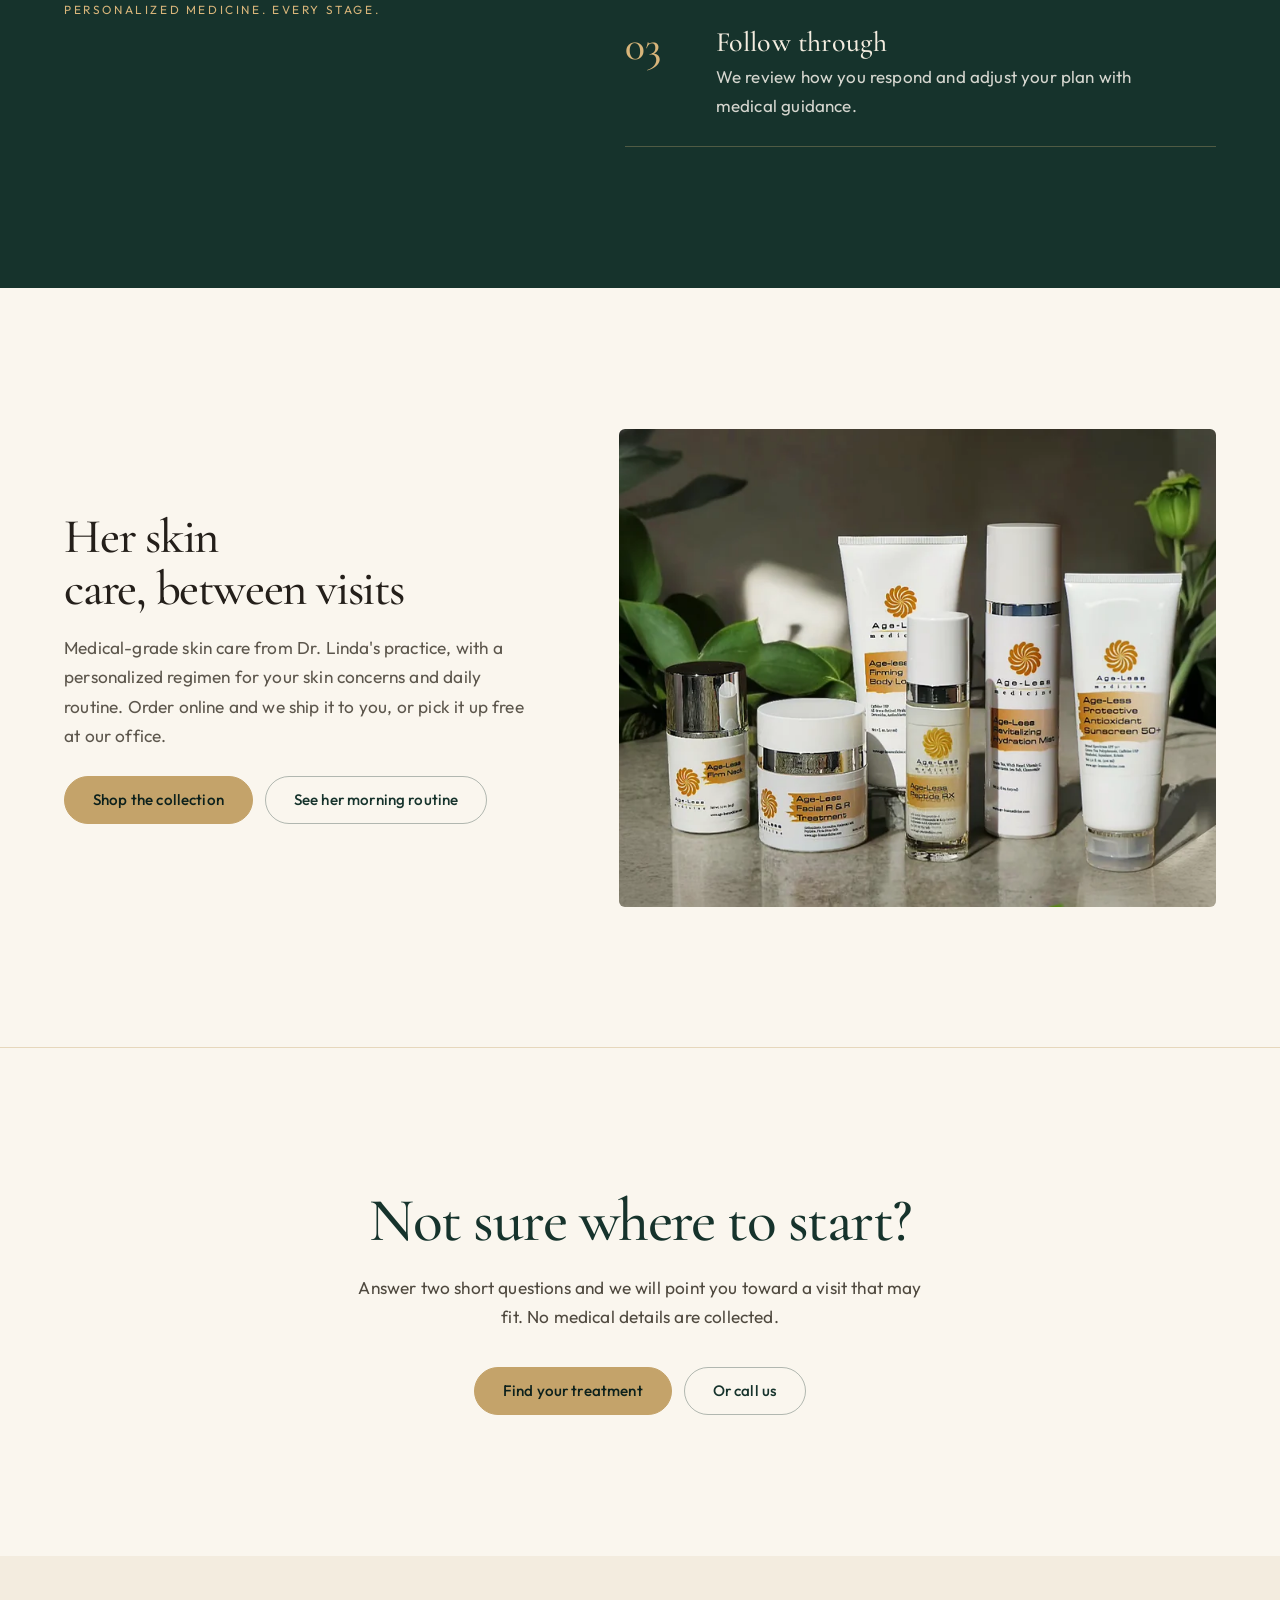
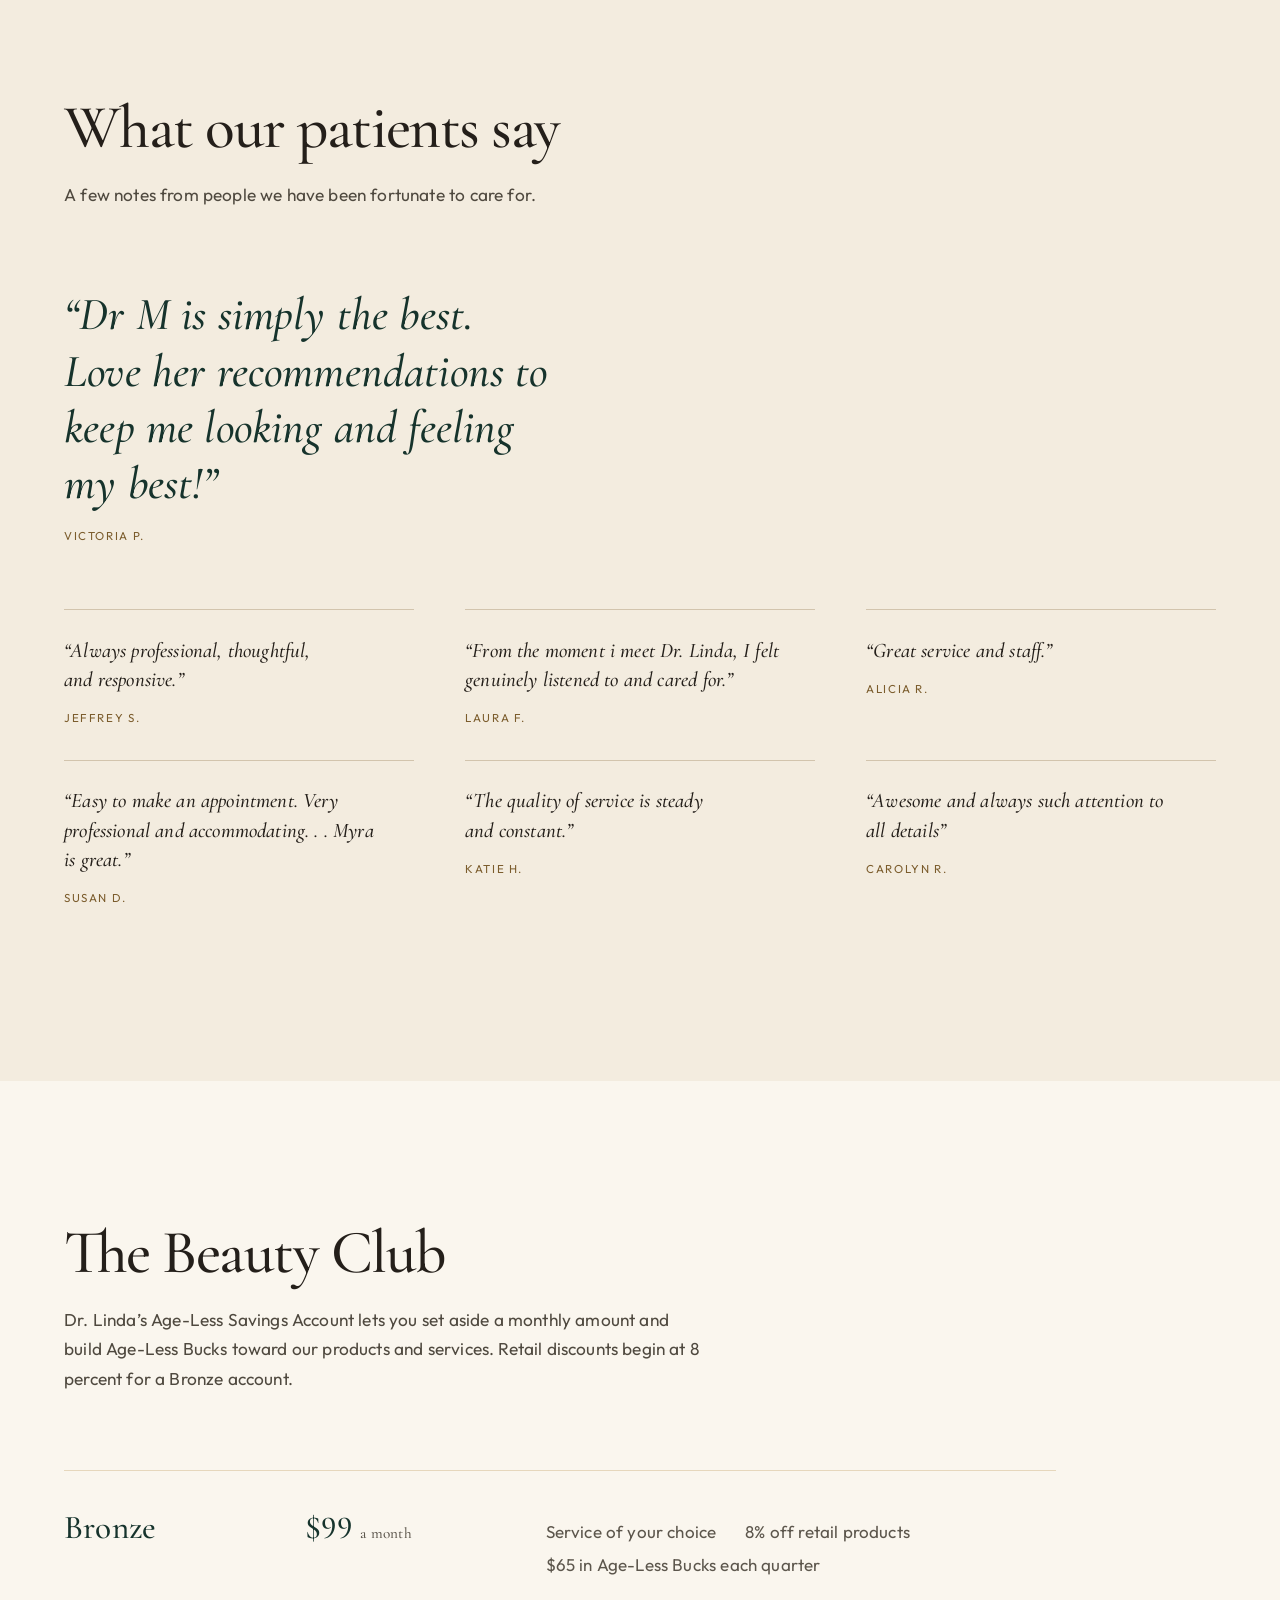
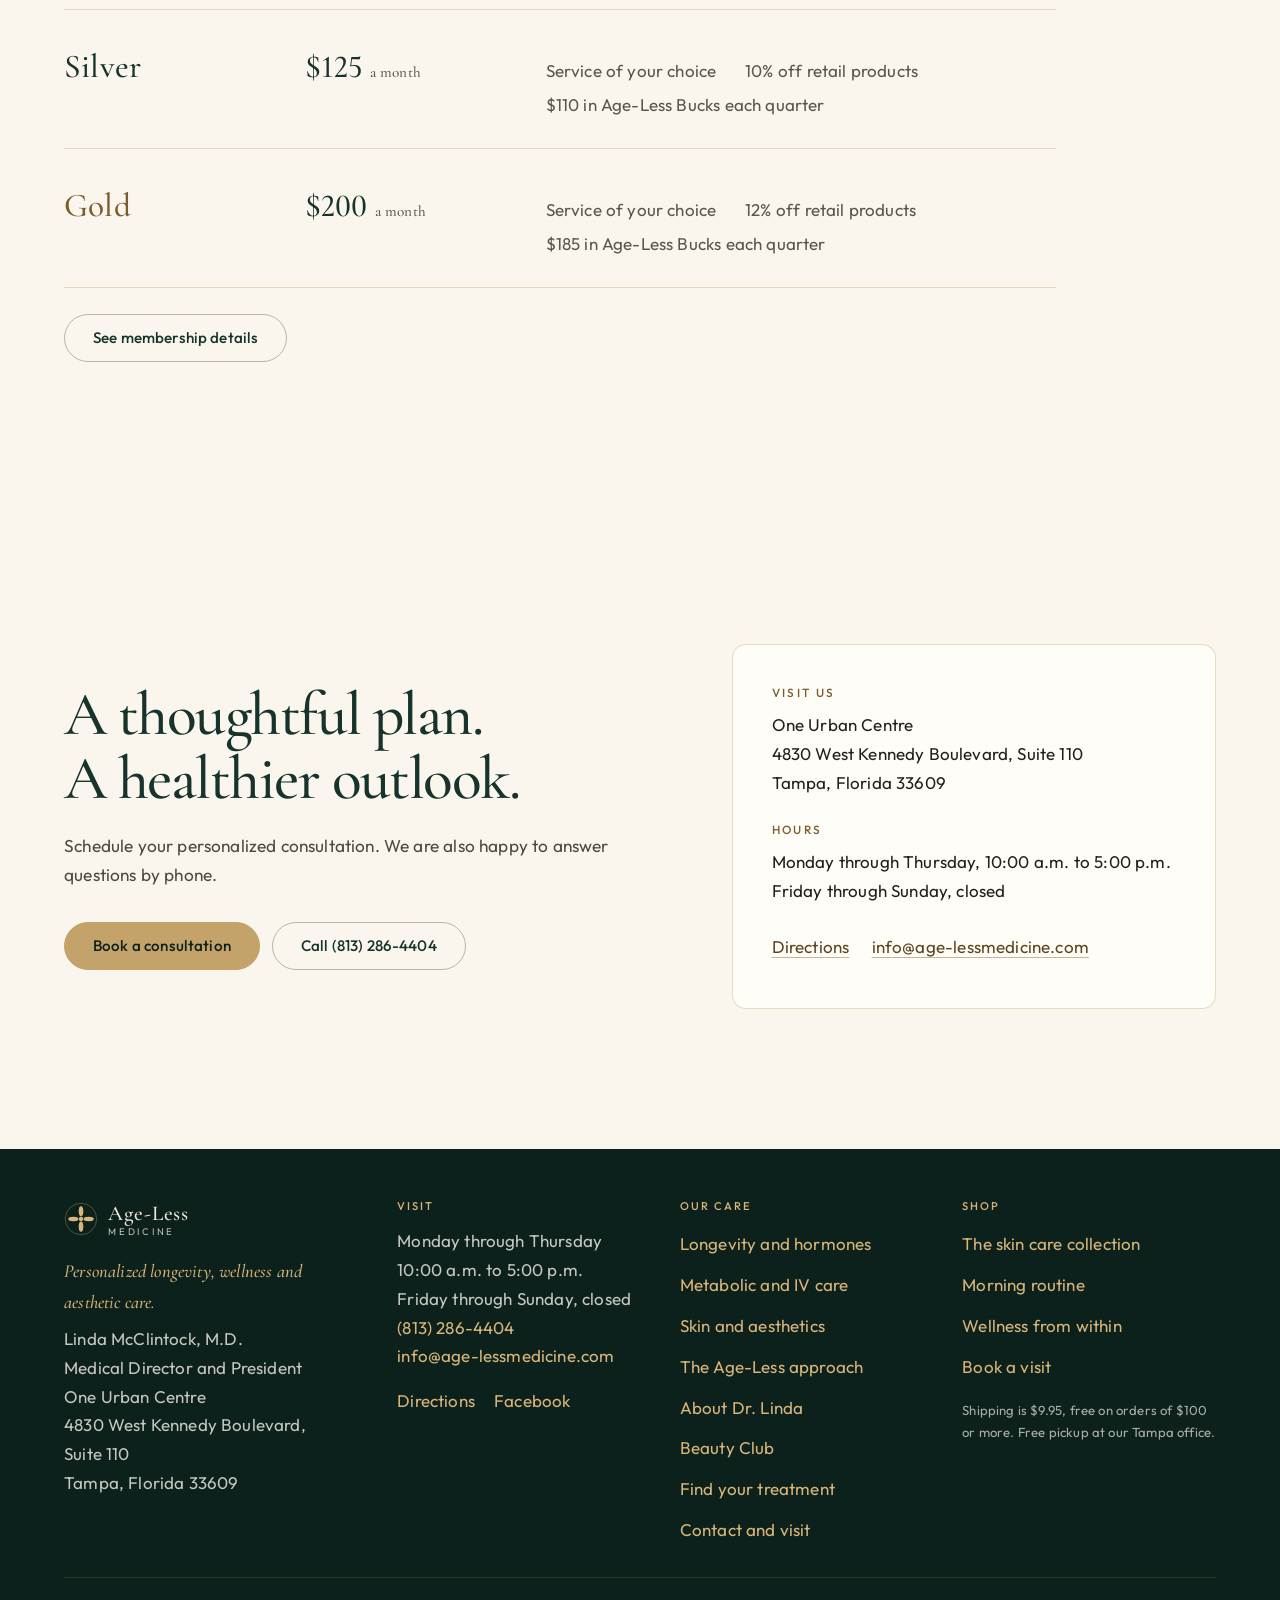
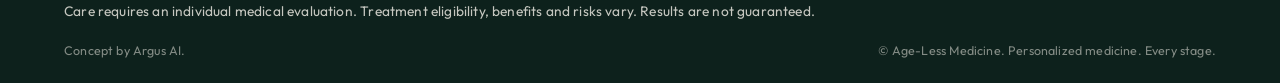
==== commit 0d587255: "Draft: calmer, bigger home/injectables/shop layouts; swirl favicon, share images and tags; unified b" ====
--- a/index.html
+++ b/index.html
@@ -9,13 +9,30 @@
   <style>html,body{background:#faf6ee}</style>
   <meta name="description" content="Personalized longevity, wellness and aesthetic care with Dr. Linda McClintock in Tampa: longevity and hormones, metabolic and IV care, and skin and aesthetics.">
   <link rel="icon" href="favicon.svg" type="image/svg+xml">
+  <link rel="icon" href="images/brand/favicon-32.png" type="image/png" sizes="32x32">
+  <link rel="apple-touch-icon" href="images/brand/apple-touch-icon.png">
+  <meta name="theme-color" content="#16332c">
+  <meta property="og:type" content="website">
+  <meta property="og:site_name" content="Age-Less Medicine">
+  <meta property="og:title" content="Age-Less Medicine | Live well. Age beautifully.">
+  <meta property="og:description" content="Personalized longevity, wellness and aesthetic care with Dr. Linda McClintock in Tampa: longevity and hormones, metabolic and IV care, and skin and aesthetics.">
+  <meta property="og:url" content="https://botgob.github.io/ageless-demo-concept/">
+  <meta property="og:image" content="https://botgob.github.io/ageless-demo-concept/images/og/og-clinic.jpg">
+  <meta property="og:image:width" content="1200">
+  <meta property="og:image:height" content="630">
+  <meta property="og:image:alt" content="Age-Less Medicine. Live well. Age beautifully.">
+  <meta name="twitter:card" content="summary_large_image">
+  <meta name="twitter:title" content="Age-Less Medicine | Live well. Age beautifully.">
+  <meta name="twitter:description" content="Personalized longevity, wellness and aesthetic care with Dr. Linda McClintock in Tampa: longevity and hormones, metabolic and IV care, and skin and aesthetics.">
+  <meta name="twitter:image" content="https://botgob.github.io/ageless-demo-concept/images/og/og-clinic.jpg">
   <link rel="preload" href="site/assets/fonts/CormorantGaramond-500.woff2" as="font" type="font/woff2" crossorigin>
   <link rel="preload" href="site/assets/fonts/CormorantGaramond-500i.woff2" as="font" type="font/woff2" crossorigin>
   <link rel="preload" href="site/assets/fonts/Outfit-400.woff2" as="font" type="font/woff2" crossorigin>
-  <link rel="stylesheet" href="css/fonts.css?v=20261121-polish">
-  <link rel="stylesheet" href="css/styles.css?v=20261121-polish">
-  <link rel="stylesheet" href="css/clinic.css?v=20261121-polish">
-  <link rel="stylesheet" href="css/premium.css?v=20261121-polish">
+  <link rel="stylesheet" href="css/fonts.css?v=20261121-upscale">
+  <link rel="stylesheet" href="css/styles.css?v=20261121-upscale">
+  <link rel="stylesheet" href="css/clinic.css?v=20261121-upscale">
+  <link rel="stylesheet" href="css/premium.css?v=20261121-upscale">
+  <link rel="stylesheet" href="css/upscale.css?v=20261121-upscale">
   <link rel="preload" as="image" type="image/webp" href="images/stock/interior-cream-1200.webp" imagesrcset="images/stock/interior-cream-800.webp 800w, images/stock/interior-cream-1200.webp 1200w, images/stock/interior-cream.webp 1800w" imagesizes="(max-width: 1080px) 92vw, 520px">
   <noscript><style>[data-reveal]{opacity:1;transform:none}</style></noscript>
   <script>(function(){var l=new URLSearchParams(location.search).get("lang");try{l=l||localStorage.getItem("al-lang")}catch(e){}if(l==="es"){document.documentElement.classList.add("lang-pending");setTimeout(function(){document.documentElement.classList.remove("lang-pending")},1500)}})();</script>
@@ -149,14 +166,13 @@
     <section class="section pillars" id="care">
       <div class="wrap">
         <div class="section-head" data-reveal>
-          <p class="eyebrow">How we can help</p>
           <h2 class="display">Three areas of care, one plan for&nbsp;you</h2>
           <hr class="gold-rule">
           <p class="lede">Every plan starts with a conversation about your health history, your priorities and your goals.</p>
         </div>
-        <div class="pillar-grid">
+        <div class="pillar-grid pillar-rows">
           <article class="pillar-card" data-reveal>
-            <a class="pillar-media" href="longevity.html" tabindex="-1" aria-hidden="true"><picture><source type="image/webp" srcset="images/stock/lounge-800.webp 800w, images/stock/lounge-1200.webp 1200w, images/stock/lounge.webp 1800w" sizes="(max-width: 700px) 92vw, (max-width: 1080px) 48vw, 620px"><img src="images/stock/lounge.jpg" srcset="images/stock/lounge-800.jpg 800w, images/stock/lounge-1200.jpg 1200w, images/stock/lounge.jpg 1800w" sizes="(max-width: 700px) 92vw, (max-width: 1080px) 48vw, 620px" alt="" width="1800" height="1350" loading="lazy" decoding="async"></picture></a>
+            <a class="pillar-media" href="longevity.html" tabindex="-1" aria-hidden="true"><picture><source type="image/webp" srcset="images/stock/lounge-800.webp 800w, images/stock/lounge-1200.webp 1200w, images/stock/lounge.webp 1800w" sizes="(max-width: 700px) 92vw, (max-width: 1080px) 56vw, 700px"><img src="images/stock/lounge.jpg" srcset="images/stock/lounge-800.jpg 800w, images/stock/lounge-1200.jpg 1200w, images/stock/lounge.jpg 1800w" sizes="(max-width: 700px) 92vw, (max-width: 1080px) 56vw, 700px" alt="" width="1800" height="1350" loading="lazy" decoding="async"></picture></a>
             <div class="pillar-body">
               <p class="pillar-n">01</p>
               <h3><a href="longevity.html">Longevity and hormones</a></h3>
@@ -166,7 +182,7 @@
             </div>
           </article>
           <article class="pillar-card" data-reveal>
-            <a class="pillar-media" href="metabolic.html" tabindex="-1" aria-hidden="true"><picture><source type="image/webp" srcset="images/stock/leaves-dark-800.webp 800w, images/stock/leaves-dark.webp 1238w" sizes="(max-width: 700px) 92vw, (max-width: 1080px) 48vw, 620px"><img src="images/stock/leaves-dark.jpg" srcset="images/stock/leaves-dark-800.jpg 800w, images/stock/leaves-dark.jpg 1238w" sizes="(max-width: 700px) 92vw, (max-width: 1080px) 48vw, 620px" alt="" width="1238" height="2200" loading="lazy" decoding="async"></picture></a>
+            <a class="pillar-media" href="metabolic.html" tabindex="-1" aria-hidden="true"><picture><source type="image/webp" srcset="images/stock/leaves-dark-800.webp 800w, images/stock/leaves-dark.webp 1238w" sizes="(max-width: 700px) 92vw, (max-width: 1080px) 56vw, 700px"><img src="images/stock/leaves-dark.jpg" srcset="images/stock/leaves-dark-800.jpg 800w, images/stock/leaves-dark.jpg 1238w" sizes="(max-width: 700px) 92vw, (max-width: 1080px) 56vw, 700px" alt="" width="1238" height="2200" loading="lazy" decoding="async"></picture></a>
             <div class="pillar-body">
               <p class="pillar-n">02</p>
               <h3><a href="metabolic.html">Metabolic and IV care</a></h3>
@@ -176,7 +192,7 @@
             </div>
           </article>
           <article class="pillar-card" data-reveal>
-            <a class="pillar-media" href="aesthetics.html" tabindex="-1" aria-hidden="true"><picture><source type="image/webp" srcset="images/stock/still-life-800.webp 800w, images/stock/still-life-1200.webp 1200w, images/stock/still-life.webp 1600w" sizes="(max-width: 700px) 92vw, (max-width: 1080px) 48vw, 620px"><img src="images/stock/still-life.jpg" srcset="images/stock/still-life-800.jpg 800w, images/stock/still-life-1200.jpg 1200w, images/stock/still-life.jpg 1600w" sizes="(max-width: 700px) 92vw, (max-width: 1080px) 48vw, 620px" alt="" width="1600" height="1066" loading="lazy" decoding="async"></picture></a>
+            <a class="pillar-media" href="aesthetics.html" tabindex="-1" aria-hidden="true"><picture><source type="image/webp" srcset="images/stock/still-life-800.webp 800w, images/stock/still-life-1200.webp 1200w, images/stock/still-life.webp 1600w" sizes="(max-width: 700px) 92vw, (max-width: 1080px) 56vw, 700px"><img src="images/stock/still-life.jpg" srcset="images/stock/still-life-800.jpg 800w, images/stock/still-life-1200.jpg 1200w, images/stock/still-life.jpg 1600w" sizes="(max-width: 700px) 92vw, (max-width: 1080px) 56vw, 700px" alt="" width="1600" height="1066" loading="lazy" decoding="async"></picture></a>
             <div class="pillar-body">
               <p class="pillar-n">03</p>
               <h3><a href="aesthetics.html">Skin and aesthetics</a></h3>
@@ -215,7 +231,6 @@
     <section class="section shop-band-section">
       <div class="wrap skin-shop shop-band" data-reveal>
         <div class="skin-shop-copy">
-          <p class="eyebrow">Age-Less skin care</p>
           <h2 class="display">Her skin care,&nbsp;between&nbsp;visits</h2>
           <hr class="gold-rule">
           <p>Medical-grade skin care from Dr. Linda's practice, with a personalized regimen for your skin concerns and daily routine. Order online and we ship it to you, or pick it up free at our office.</p>
@@ -233,7 +248,6 @@
     <section class="section" id="find-treatment">
       <div class="wrap quiz-band" data-reveal>
         <div>
-          <p class="eyebrow">A simple starting point</p>
           <h2 class="display">Not sure where to&nbsp;start?</h2>
           <p class="lede">Answer two short questions and we will point you toward a visit that may fit. No medical details are collected.</p>
         </div>
@@ -246,7 +260,6 @@
 
     <section class="reviews section section--ivory">
       <div class="wrap section-head" data-reveal>
-        <p class="eyebrow">Kind words</p>
         <h2 class="display">What our patients&nbsp;say</h2>
         <hr class="gold-rule">
         <p class="lede">A few notes from people we have been fortunate to care for.</p>
@@ -324,12 +337,11 @@
     <section class="section">
       <div class="wrap">
         <div class="section-head" data-reveal>
-          <p class="eyebrow">Membership</p>
           <h2 class="display">The Beauty&nbsp;Club</h2>
           <hr class="gold-rule">
           <p class="lede">Dr. Linda’s Age-Less Savings Account lets you set aside a monthly amount and build Age-Less Bucks toward our products and services. Retail discounts begin at 8 percent for a Bronze account.</p>
         </div>
-        <div class="tiers">
+        <div class="tiers tiers--list">
           <article class="tier" data-reveal>
             <h3>Bronze</h3>
             <p class="price">$<span data-count="99">99</span> <span>a month</span></p>
@@ -367,7 +379,6 @@
     <section class="section next-chapter" id="visit">
       <div class="wrap next-grid">
         <div data-reveal>
-          <p class="eyebrow">Begin your next chapter</p>
           <h2 class="display">A thoughtful plan. A healthier&nbsp;outlook.</h2>
           <hr class="gold-rule">
           <p class="lede">Schedule your personalized consultation. We are also happy to answer questions by phone.</p>
@@ -526,9 +537,9 @@
       <div id="quiz-app"></div>
     </div>
   </div>
-  <script src="js/i18n-es.js?v=20261121-polish" defer></script>
-  <script src="js/lang.js?v=20261121-polish" defer></script>
-  <script src="js/main.js?v=20261121-polish" defer></script>
-  <script src="site/assets/js/premium.js?v=20261121-polish" defer></script>
+  <script src="js/i18n-es.js?v=20261121-upscale" defer></script>
+  <script src="js/lang.js?v=20261121-upscale" defer></script>
+  <script src="js/main.js?v=20261121-upscale" defer></script>
+  <script src="site/assets/js/premium.js?v=20261121-upscale" defer></script>
 </body>
 </html>
--- a/css/upscale.css
+++ b/css/upscale.css
@@ -0,0 +1,137 @@
+/* ===================================================================
+   UPSCALE DRAFT (2026-11-21, local only). Loaded last.
+   Fewer, bigger sections: more air, larger headlines, image + text
+   splits and simple lists instead of rows of same-size boxes.
+   Scoped to the home page and the Botox and fillers page for review;
+   other pages keep the live look until Vito approves the direction.
+   Buttons, focus rings and the scroll fade apply site-wide.
+   =================================================================== */
+
+/* ---------- Buttons: one calm style on both sites ---------- */
+.clinic .btn { min-height: 3rem; padding: 0 1.75rem; border-radius: 999px; font-size: 0.95rem; font-weight: 500; letter-spacing: 0.01em;
+  transition: background-color 0.25s var(--ease), color 0.25s var(--ease), border-color 0.25s var(--ease) !important; box-shadow: none !important; }
+.clinic .btn:hover, .clinic .btn:active { transform: none !important; box-shadow: none !important; }
+.clinic .btn--gold::after { display: none !important; }
+.clinic .btn--gold { background: var(--gold); border-color: var(--gold); color: var(--green-2); }
+.clinic .btn--gold:hover { background: #d4b47c; border-color: #d4b47c; color: var(--green-2); }
+.clinic .btn--line { background: transparent; color: var(--green); border-color: rgba(22, 51, 44, 0.32); }
+.clinic .btn--line:hover { background: var(--green); border-color: var(--green); color: var(--ivory); }
+.clinic .hero .btn, .clinic .p-hero .btn, .clinic .c-hero .btn { min-height: 3.25rem; }
+.clinic a:focus-visible, .clinic button:focus-visible, .clinic select:focus-visible, .clinic input:focus-visible { outline: 2px solid #7b5c2c; outline-offset: 3px; }
+.clinic .btn:focus-visible { outline-offset: 3px; border-radius: 999px; }
+
+/* ---------- Gentle scroll fade: softer and slower (main.js + premium.js already respect reduced motion) ---------- */
+html.pm [data-reveal].pm-reveal:not(.is-in) { transform: translate3d(0, 16px, 0); }
+@media (prefers-reduced-motion: reduce) { [data-reveal] { opacity: 1 !important; transform: none !important; transition: none !important; } }
+
+/* ================= HOME ================= */
+.page-home .section { padding: clamp(5.5rem, 11vw, 9.5rem) 0; }
+.page-home .c-hero-title { font-size: clamp(3.3rem, 7.4vw, 6.9rem); }
+.page-home .section-head { max-width: 46rem; margin-bottom: clamp(3rem, 6vw, 5rem); }
+.page-home .section-head h2, .page-home .quiz-band h2, .page-home .skin-shop h2, .page-home .next-chapter h2, .page-home .approach h2,
+.page-injectables .up-row h2, .page-injectables .related h2 { font-size: clamp(2.5rem, 4.8vw, 4.1rem); line-height: 1.05; letter-spacing: -0.025em; }
+.page-home .gold-rule { display: none; }
+.page-home .approach .gold-rule { display: block; }
+.page-home .welcome { padding: clamp(6rem, 11vw, 9.5rem) 0; }
+
+/* Three areas of care: big image + text, alternating sides */
+.pillar-rows { display: grid; grid-template-columns: 1fr; gap: clamp(4.5rem, 9vw, 8rem); }
+.pillar-rows .pillar-card { display: grid; grid-template-columns: minmax(0, 1.2fr) minmax(0, 1fr); gap: clamp(2.5rem, 6vw, 6rem); align-items: center;
+  background: none; border: 0; border-radius: 0; overflow: visible; box-shadow: none !important; transform: none !important; }
+.pillar-rows .pillar-card::after { display: none !important; }
+.pillar-rows .pillar-card:nth-child(even) .pillar-media { order: 2; }
+.pillar-rows .pillar-media { aspect-ratio: 5 / 4; border-radius: 6px; }
+.pillar-rows .pillar-body { padding: 0; background: none; }
+.pillar-rows .pillar-n { font-size: 0.78rem; }
+.pillar-rows .pillar-body h3 { font-size: clamp(2.2rem, 3.6vw, 3.2rem); margin: 0.6rem 0 0.3rem; }
+.pillar-rows .pillar-tag { font-size: 1.3rem; margin-bottom: 1.8rem; }
+.pillar-rows .pillar-list { margin-bottom: 2rem; }
+.pillar-rows .pillar-list a { min-height: 3.2rem; font-size: 1.02rem; }
+.pillar-rows .pillar-body .more-link { margin-top: 0; }
+@media (max-width: 900px) {
+  .pillar-rows { max-width: none; gap: 4rem; }
+  .pillar-rows .pillar-card { grid-template-columns: 1fr; gap: 1.6rem; }
+  .pillar-rows .pillar-card:nth-child(even) .pillar-media { order: 0; }
+  .pillar-rows .pillar-media { aspect-ratio: 4 / 3; }
+}
+
+/* Skin care band: the photo leads */
+.page-home .skin-shop { grid-template-columns: minmax(0, 0.85fr) minmax(0, 1.3fr); gap: clamp(2.5rem, 6vw, 6rem); }
+.page-home .skin-shop-photo { aspect-ratio: 5 / 4; border-radius: 6px; box-shadow: none; }
+.page-home .skin-shop-copy p { font-size: 1.08rem; max-width: 34rem; }
+@media (max-width: 900px) { .page-home .skin-shop { grid-template-columns: 1fr; } .page-home .skin-shop-photo { order: -1; aspect-ratio: 4 / 3; } }
+
+/* Not sure where to start: open and centered, no box */
+.page-home .quiz-band { display: block; text-align: center; background: none; border: 0; box-shadow: none; padding: 0; max-width: 46rem; }
+.page-home .quiz-band .lede { margin: 1.2rem auto 0; max-width: 36rem; }
+.page-home .quiz-band .btn-row { justify-content: center; margin-top: 2.2rem; }
+.page-home #find-treatment { border-top: 1px solid var(--line); }
+
+/* Reviews: one large quote, the rest as a quiet list (no boxes) */
+.page-home .reviews .marquee-track { grid-template-columns: repeat(3, minmax(0, 1fr)); gap: 0 clamp(2rem, 4vw, 3.5rem); }
+.page-home .reviews .quote-card { background: none; border: 0; border-top: 1px solid rgba(123, 92, 44, 0.28); border-radius: 0; box-shadow: none; padding: 1.6rem 0 2rem; min-height: 0; }
+.page-home .reviews .quote-card p { font-size: 1.3rem; }
+.page-home .reviews .quote-card:nth-child(8) { order: -1; grid-column: 1 / -1; border-top: 0; padding: 0 0 clamp(2.5rem, 5vw, 4rem); }
+.page-home .reviews .quote-card:nth-child(8) p { font-size: clamp(2rem, 3.6vw, 3.1rem); line-height: 1.22; max-width: 26ch; font-style: italic; color: var(--green); }
+@media (max-width: 1080px) { .page-home .reviews .marquee-track { grid-template-columns: repeat(2, minmax(0, 1fr)); } }
+@media (max-width: 700px) {
+  .page-home .reviews .marquee { overflow: visible; }
+  .page-home .reviews .marquee-track { display: grid; grid-template-columns: 1fr; width: calc(100% - 2rem); margin-inline: auto; padding: 0; }
+  .page-home .reviews .quote-card { width: auto; }
+  .page-home .reviews .quote-card:nth-child(n+5):not(:nth-child(8)) { display: none; }
+}
+
+/* Beauty Club: a simple list instead of three boxes */
+.tiers--list { grid-template-columns: 1fr !important; gap: 0; border-bottom: 1px solid var(--line); max-width: 62rem; }
+.tiers--list .tier { display: grid; grid-template-columns: minmax(0, 0.9fr) minmax(0, 0.9fr) minmax(0, 2.2fr); align-items: baseline; gap: 1rem 2rem;
+  background: none !important; color: var(--ink) !important; border: 0; border-top: 1px solid var(--line); border-radius: 0; box-shadow: none !important; transform: none !important; padding: 1.8rem 0; }
+.tiers--list .tier h3 { font-size: clamp(1.8rem, 2.6vw, 2.3rem); color: var(--green); }
+.tiers--list .tier .price { margin: 0; font-size: 2rem; color: var(--green); }
+.tiers--list .tier .price span { color: var(--muted) !important; }
+.tiers--list .tier ul { margin: 0; display: flex; flex-wrap: wrap; gap: 0.3rem 1.8rem; }
+.tiers--list .tier li { border: 0 !important; padding: 0; color: var(--muted) !important; }
+.tiers--list .tier--gold h3 { color: #7b5c2c; }
+@media (max-width: 760px) { .tiers--list .tier { grid-template-columns: 1fr auto; } .tiers--list .tier ul { grid-column: 1 / -1; flex-direction: column; } }
+
+/* ================= BOTOX AND FILLERS (treatment page draft) ================= */
+.page-injectables .section { padding: clamp(5rem, 10vw, 8.5rem) 0; }
+.page-injectables .p-hero h1 { font-size: clamp(2.8rem, 6.2vw, 5.4rem); line-height: 1.02; }
+.page-injectables .gold-rule { display: none; }
+.page-injectables .up-intro .prose { max-width: 50rem; }
+.page-injectables .up-intro .prose p { font-family: var(--serif); font-size: clamp(1.5rem, 2.4vw, 2.05rem); line-height: 1.38; color: var(--green); max-width: none; letter-spacing: -0.005em; }
+/* Service boxes become a simple list: name on the left, details on the right */
+.detail-list { display: block !important; max-width: 62rem; }
+.detail-list .detail { display: grid; grid-template-columns: minmax(0, 0.8fr) minmax(0, 1.4fr); gap: 1rem 3rem; background: none; border: 0; border-top: 1px solid rgba(123, 92, 44, 0.28); border-radius: 0; box-shadow: none !important; padding: 2.1rem 0; }
+.detail-list .detail:last-child { border-bottom: 1px solid rgba(123, 92, 44, 0.28); }
+.detail-list .detail h3 { font-size: clamp(1.7rem, 2.5vw, 2.2rem); color: var(--green); margin: 0; line-height: 1.12; }
+.detail-list .detail p { font-size: 1.04rem; }
+/* Who it is for / What to expect: two calm rows in one section */
+.up-rows { display: grid; gap: clamp(3.5rem, 7vw, 6rem); max-width: 62rem; }
+.up-row { display: grid; grid-template-columns: minmax(0, 0.8fr) minmax(0, 1.4fr); gap: 1.2rem 3rem; align-items: start; }
+.up-row h2 { margin: 0; }
+.up-row-body p { font-size: 1.12rem; color: #4f493f; max-width: 40rem; }
+.up-row-body .btn-row { margin-top: 2rem !important; }
+/* Related treatments: image + text, no boxes */
+.page-injectables .related-card { background: none !important; border: 0 !important; border-radius: 0 !important; box-shadow: none !important; transform: none !important; overflow: visible; }
+.page-injectables .related-card::after { display: none !important; }
+.page-injectables .related-media { border-radius: 6px; aspect-ratio: 3 / 2 !important; }
+.page-injectables .related-body { padding: 1.4rem 0 0 !important; }
+.page-injectables .related-body h3 { font-size: clamp(1.7rem, 2.4vw, 2.1rem); }
+.page-injectables .related-grid { gap: clamp(2rem, 4vw, 3.5rem); }
+@media (max-width: 760px) { .detail-list .detail, .up-row { grid-template-columns: 1fr; gap: 0.7rem; } }
+
+/* ---------- Fixes after first look ---------- */
+/* Membership price: the number was rendering at the small "a month" size (live bug too). */
+.tier .price span[data-count] { font-size: inherit !important; color: inherit !important; }
+/* Headings keep a little air above the text now that the gold rules are gone. */
+.page-home .section-head .lede, .page-home .next-chapter h2 + .lede, .page-home .skin-shop h2 + p { margin-top: 1.2rem; }
+.page-home .next-chapter .btn-row { margin-top: 2rem; }
+.page-home .skin-shop h2 { font-size: clamp(2.3rem, 3.8vw, 3.4rem); }
+.page-home .skin-shop h2 + p { margin-top: 1.2rem; }
+@media (min-width: 901px) { .page-home .skin-shop { grid-template-columns: minmax(0, 1fr) minmax(0, 1.25fr); } }
+.page-home .reviews blockquote { margin: 0; }
+/* Seven short quotes left an odd one out; the shortest ("Caring healthcare") sits out on the home page. */
+.page-home .reviews .quote-card:nth-child(5) { display: none; }
+.page-injectables .up-row h2 { font-size: clamp(2.2rem, 3.6vw, 3.2rem); }
+.page-home .skin-shop-copy h2 { margin-bottom: 1.2rem; max-width: none; text-wrap: pretty; }
+.page-home section:not(.approach) .gold-rule + p { margin-top: 1.2rem; }
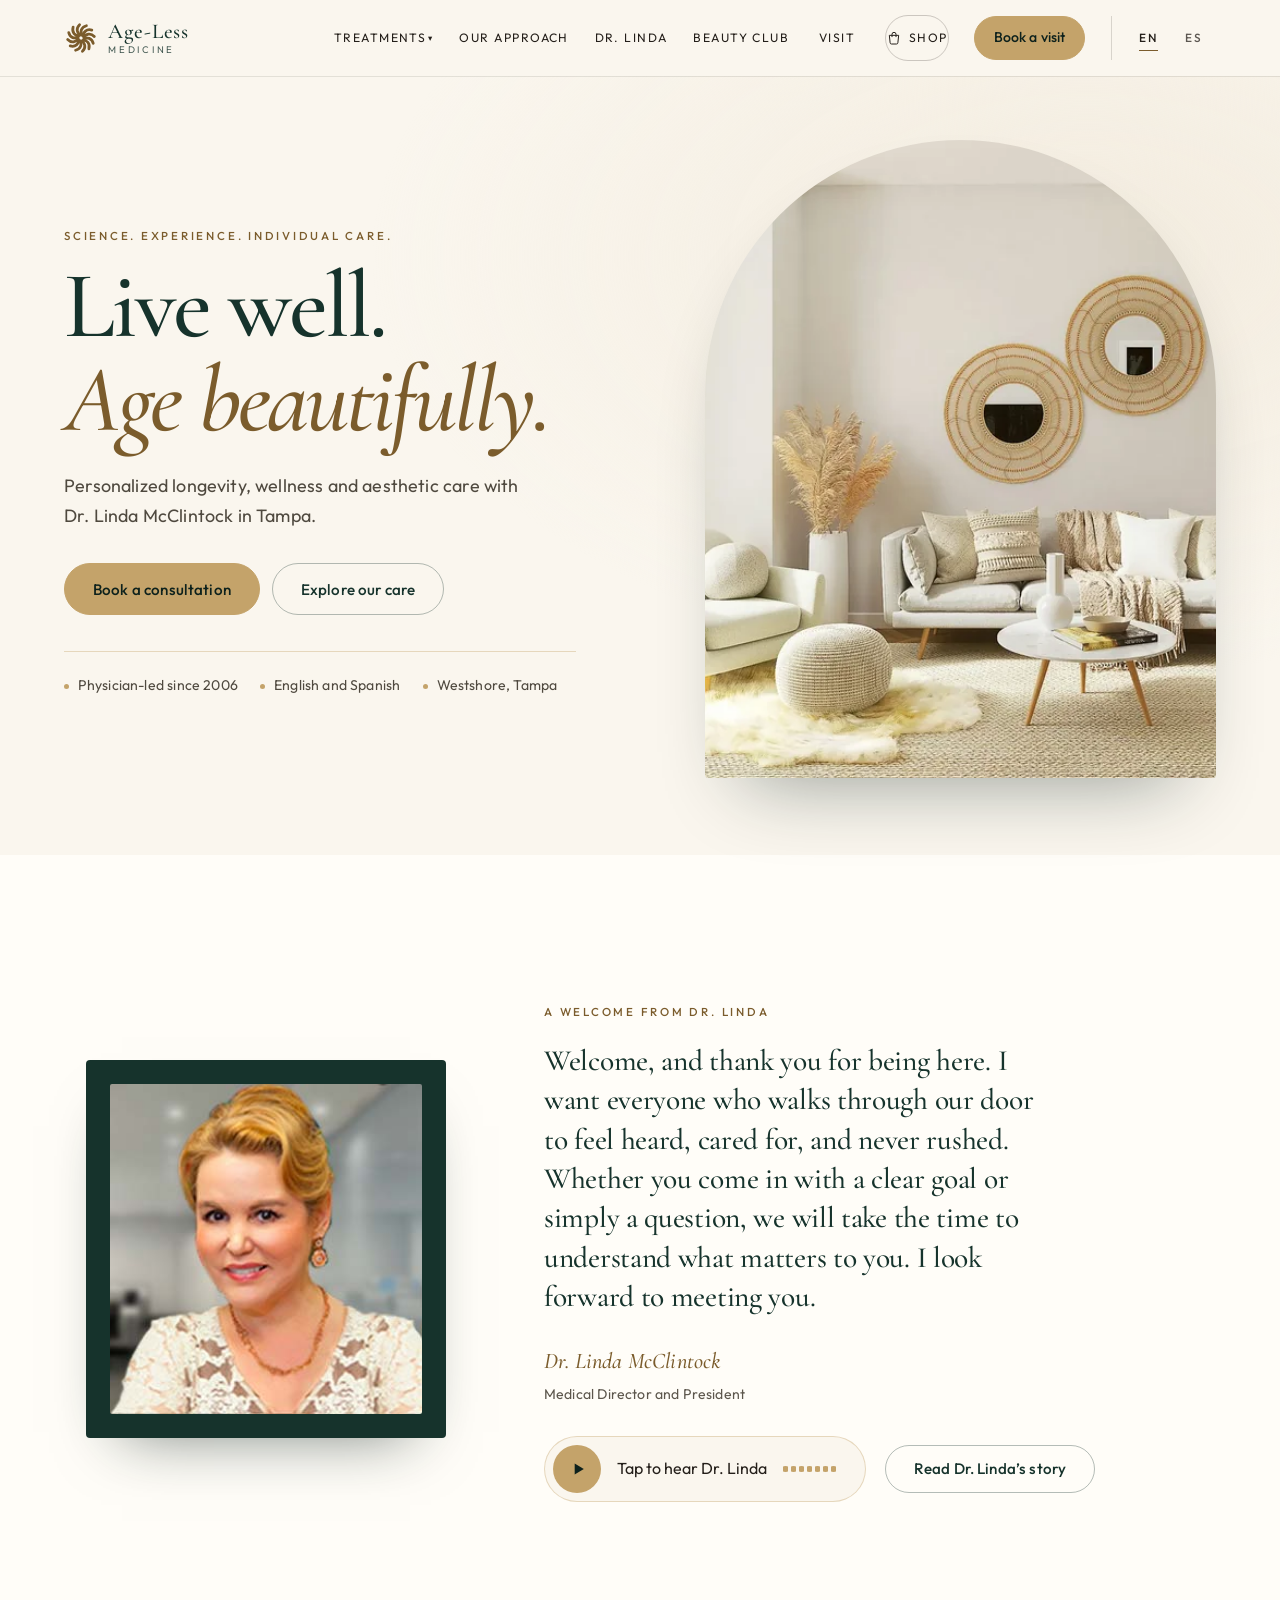
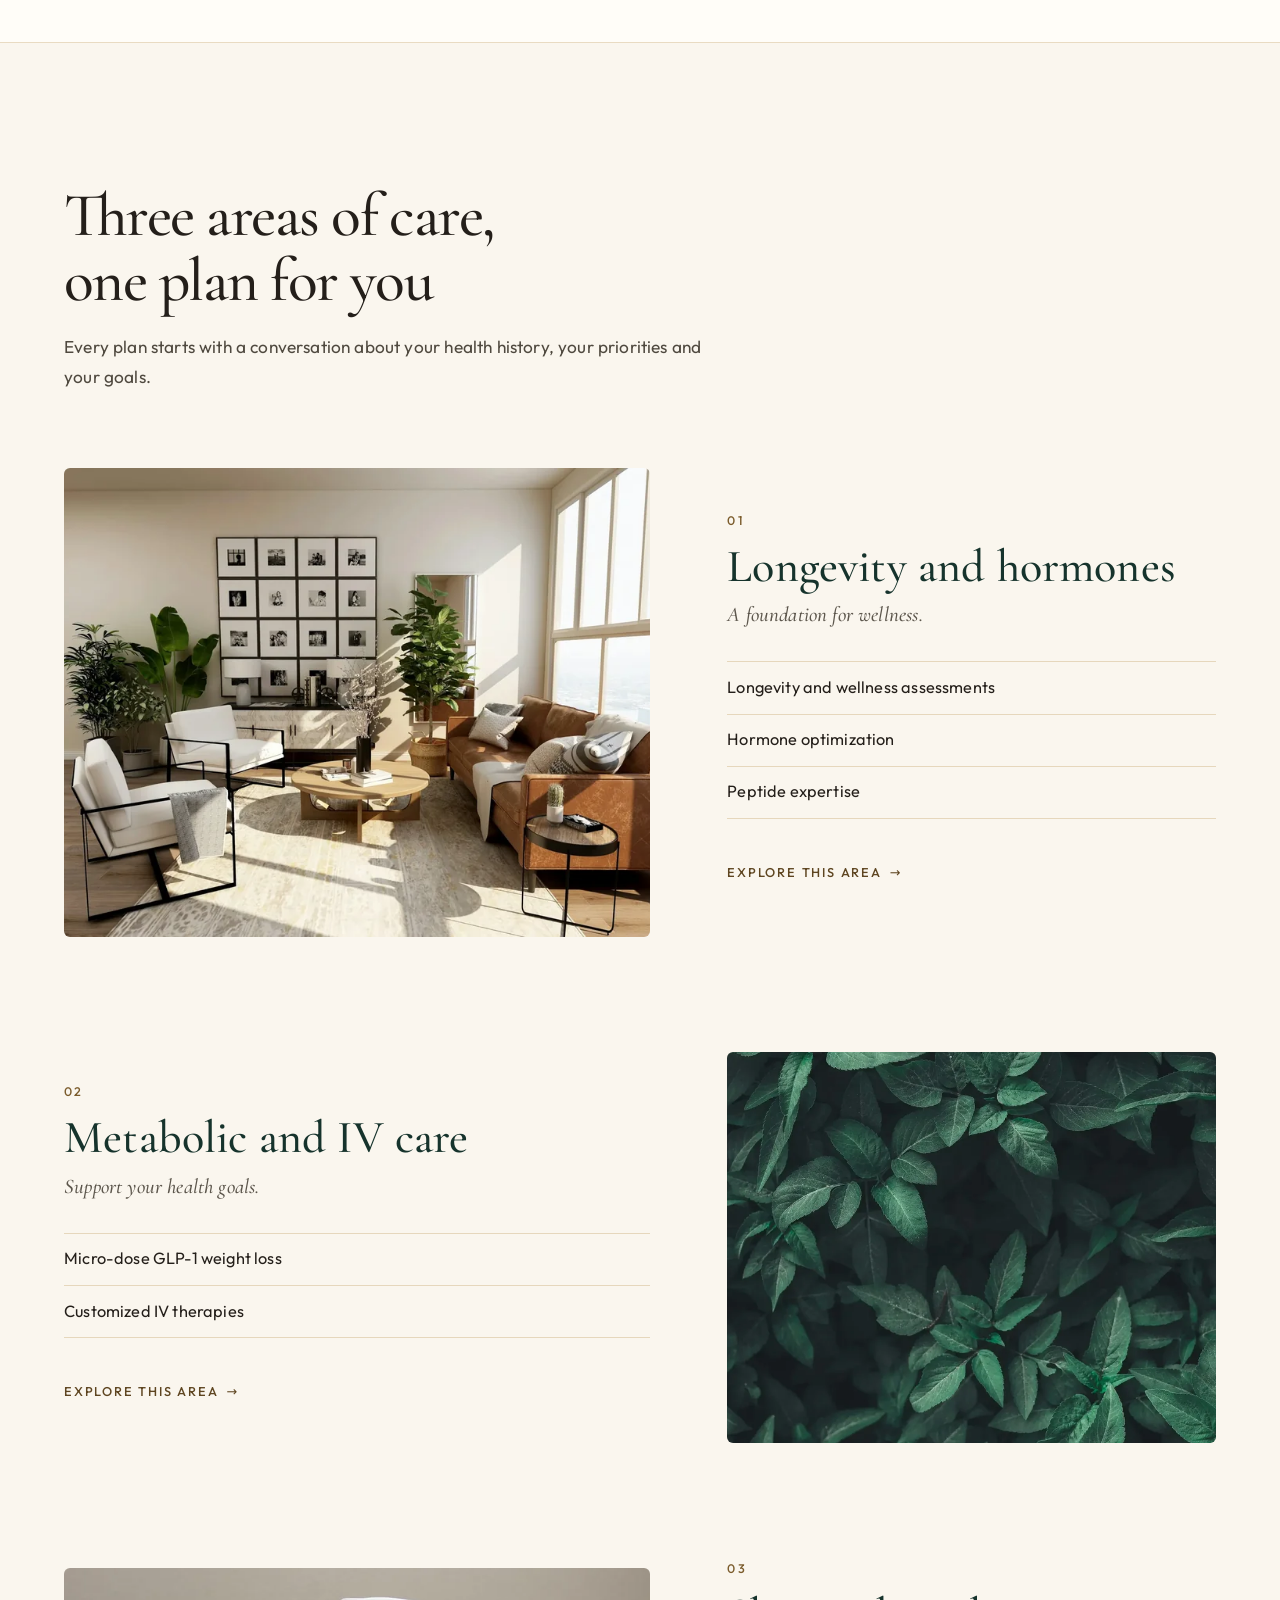
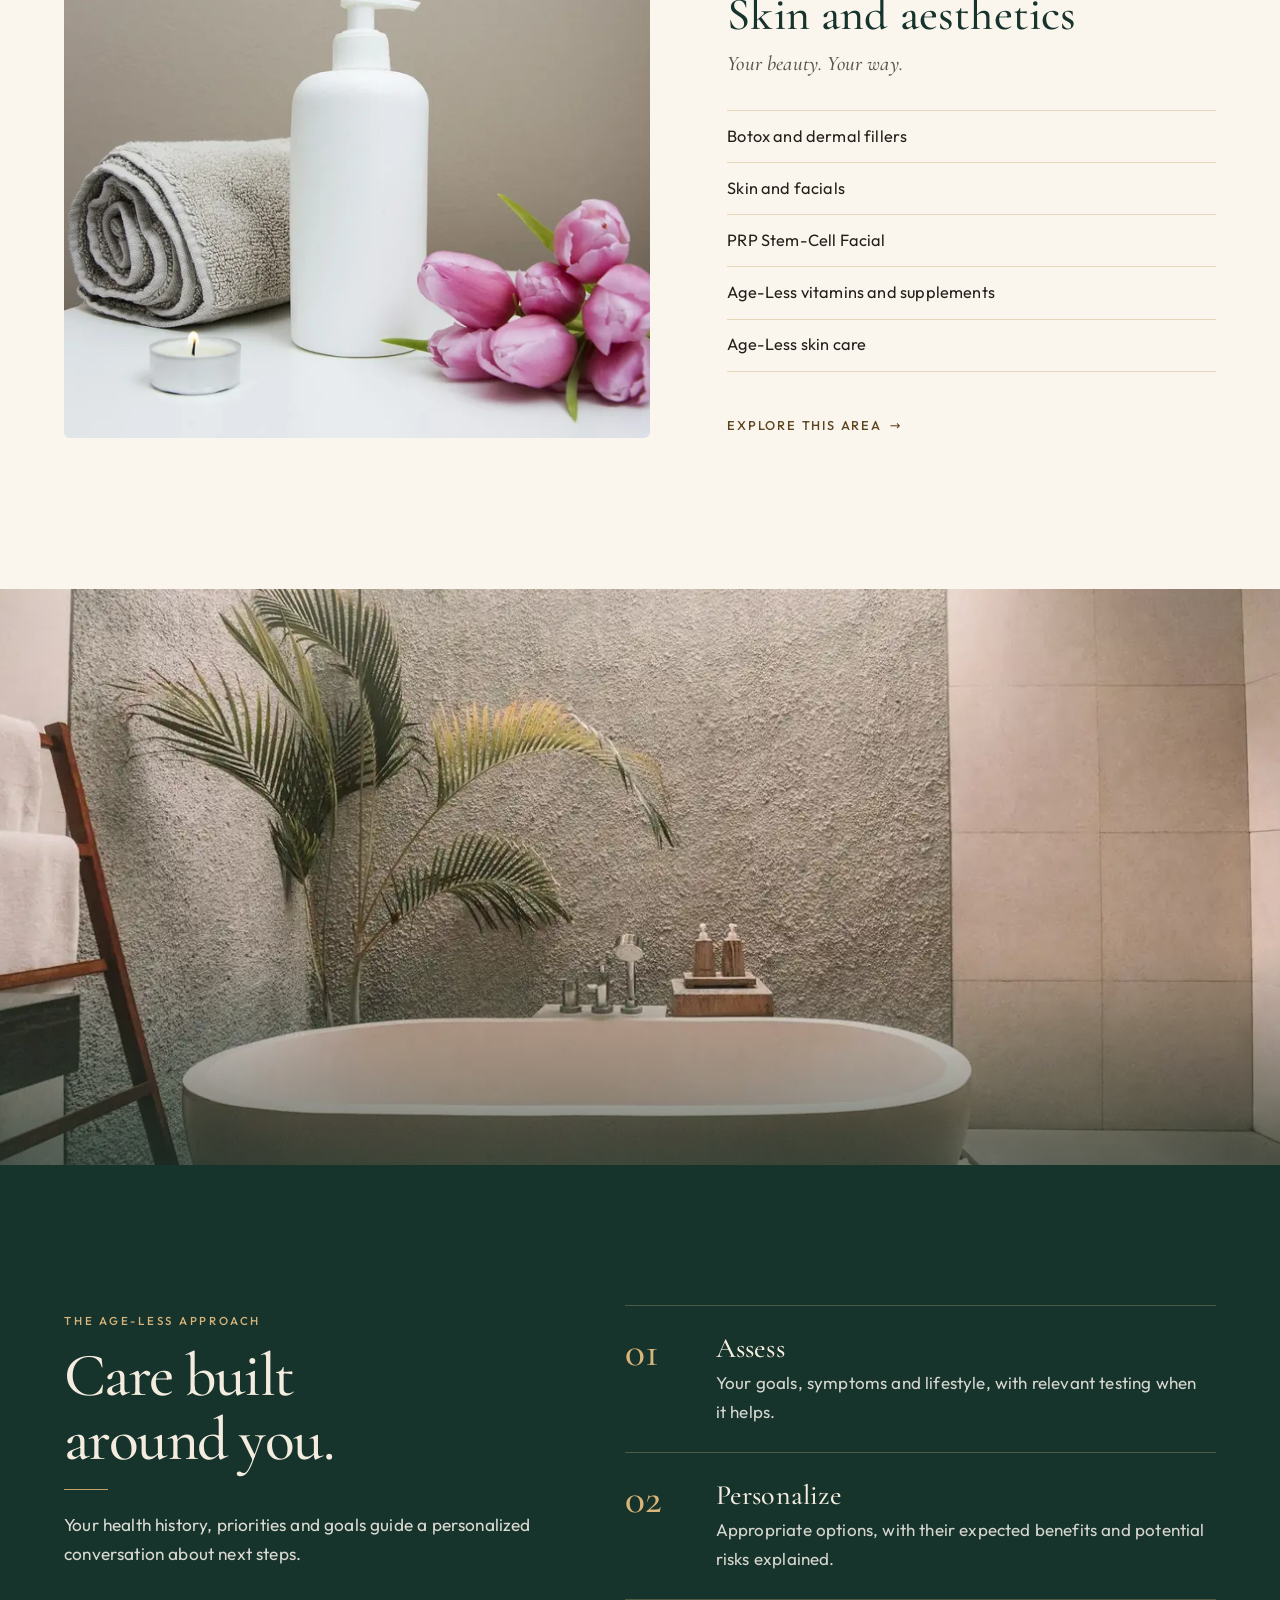
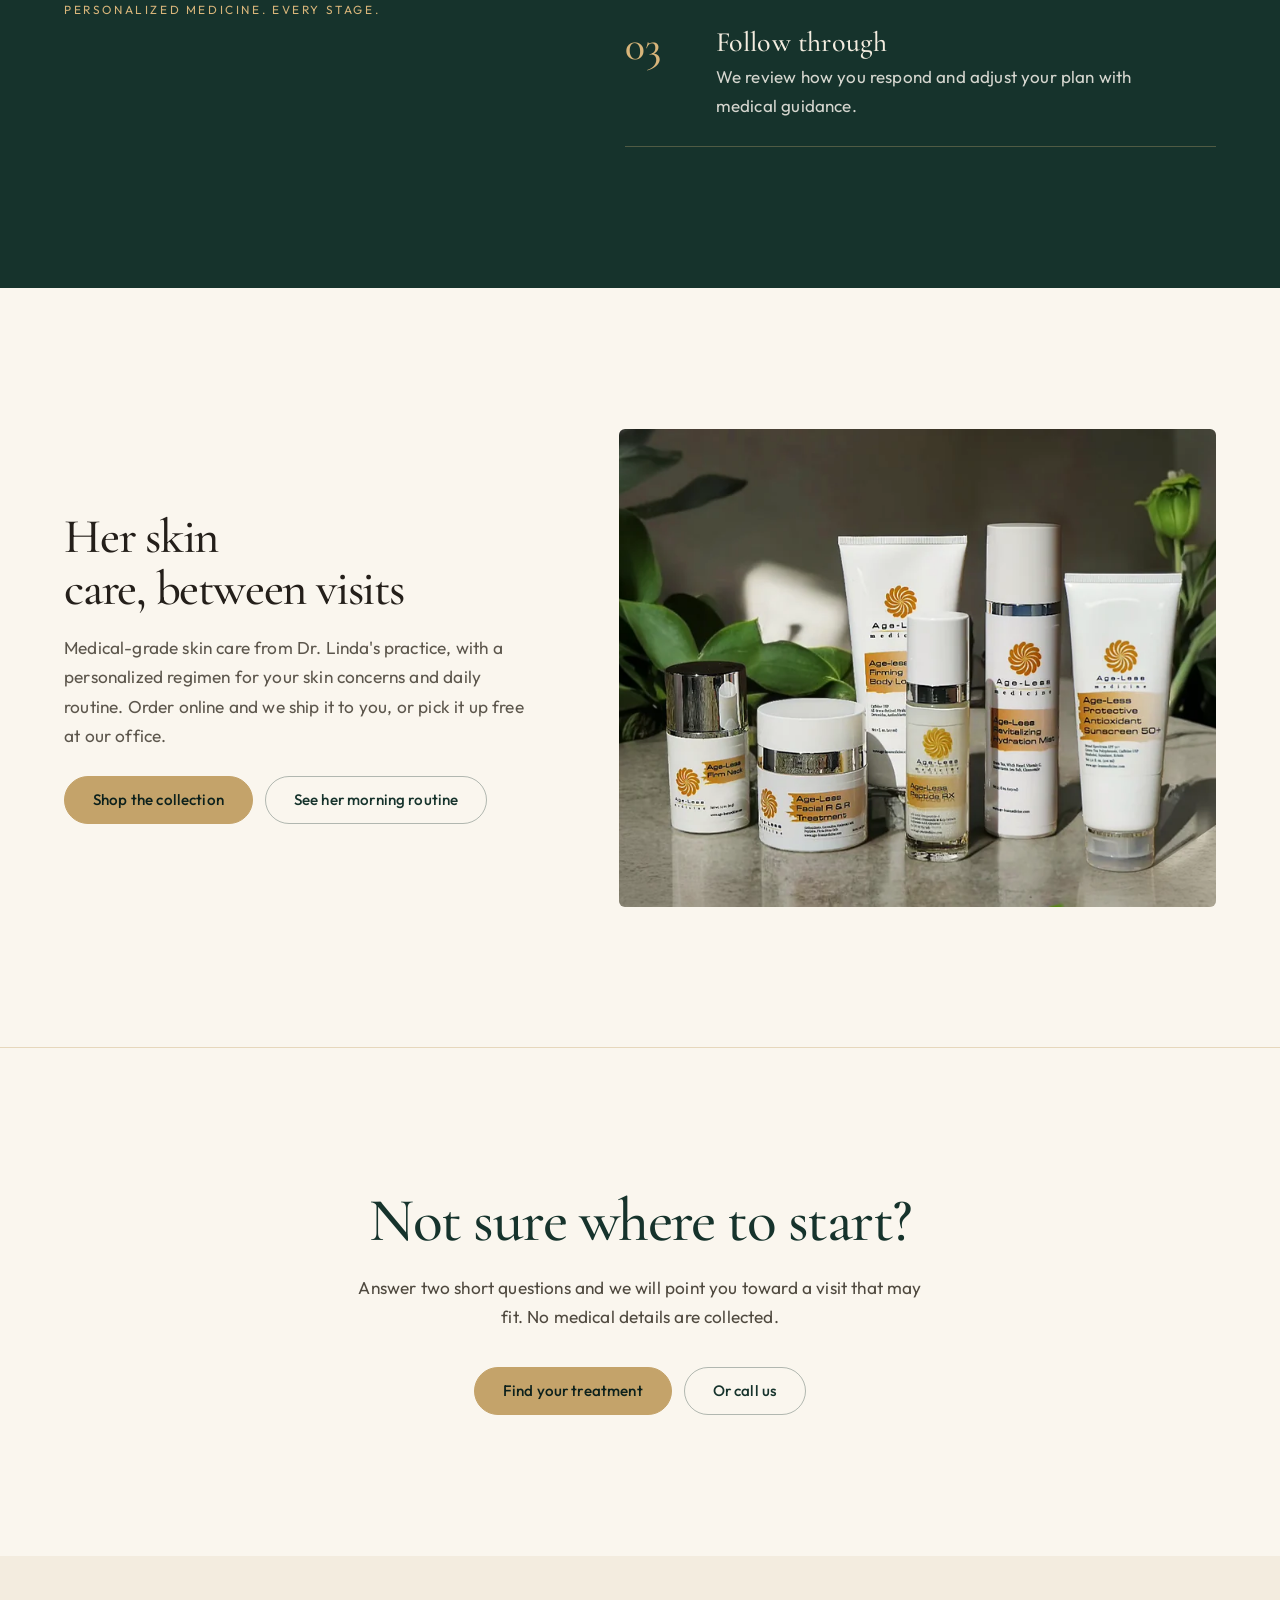
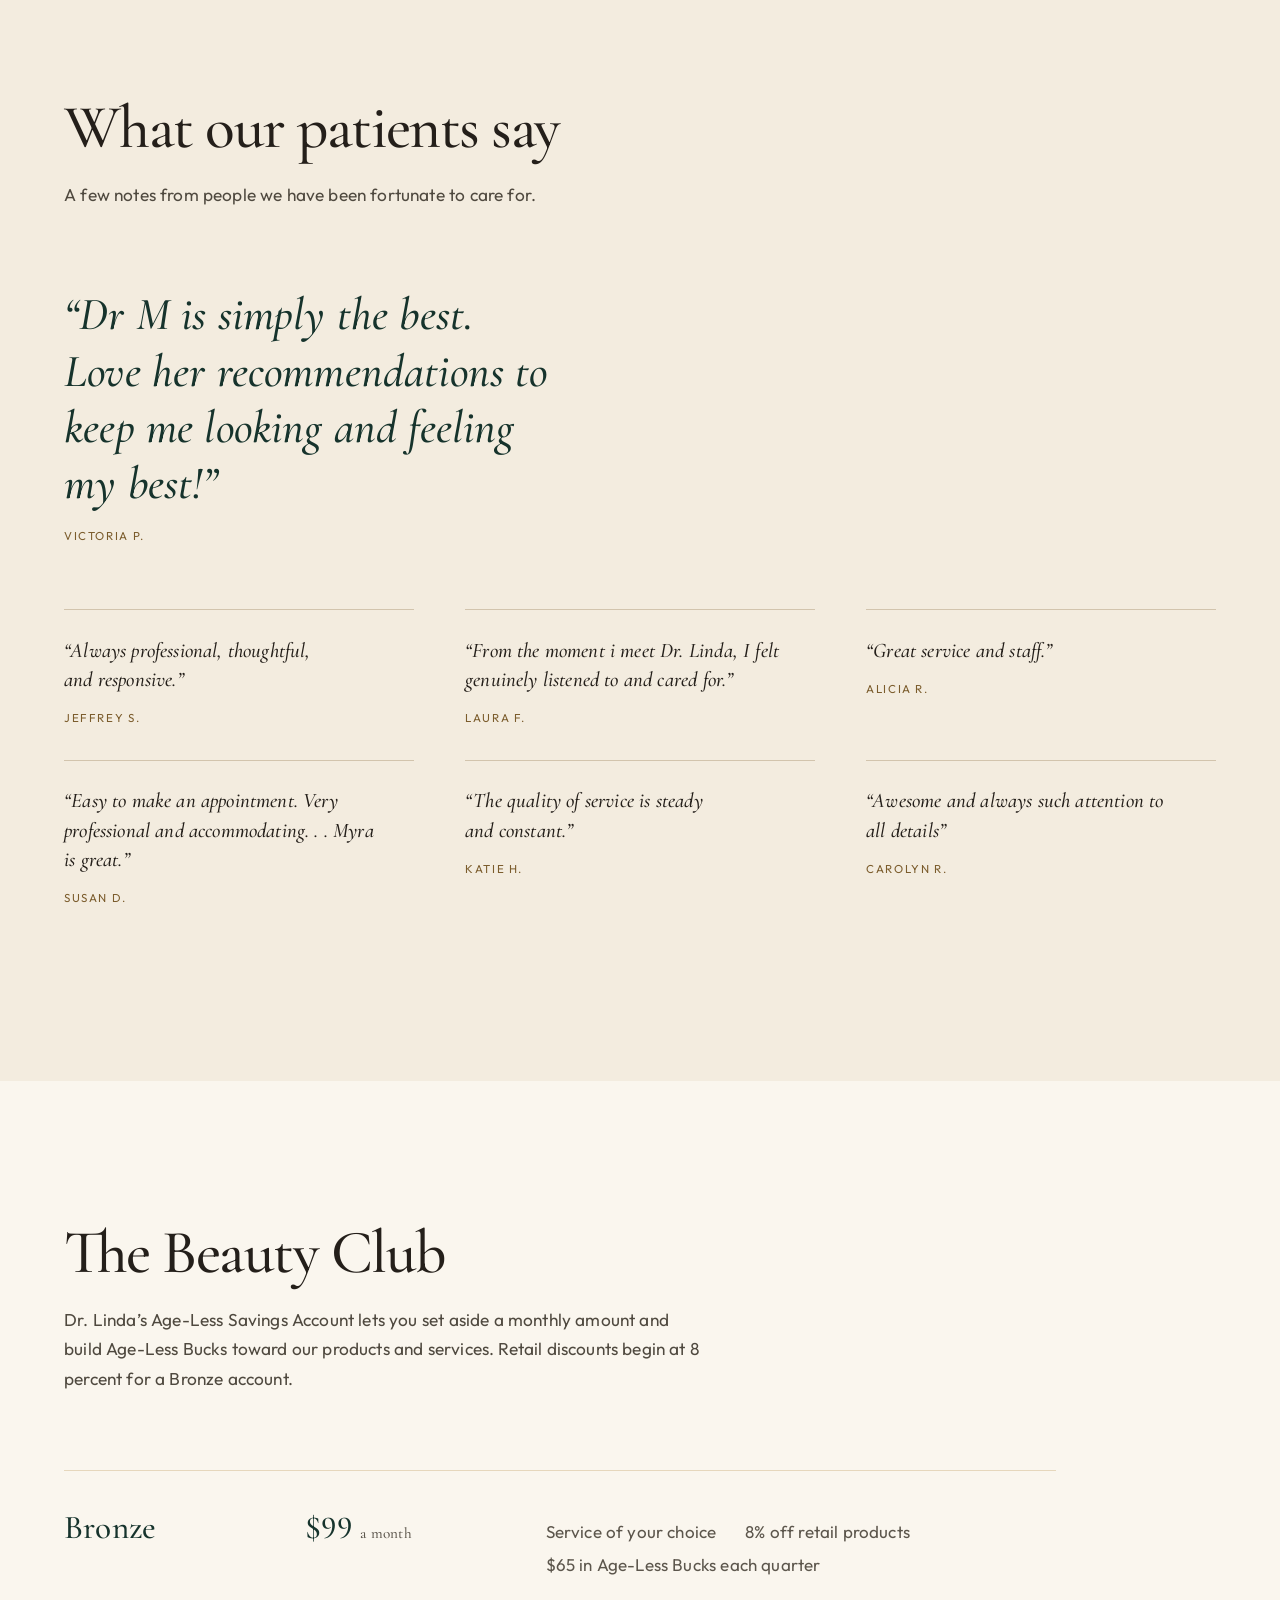
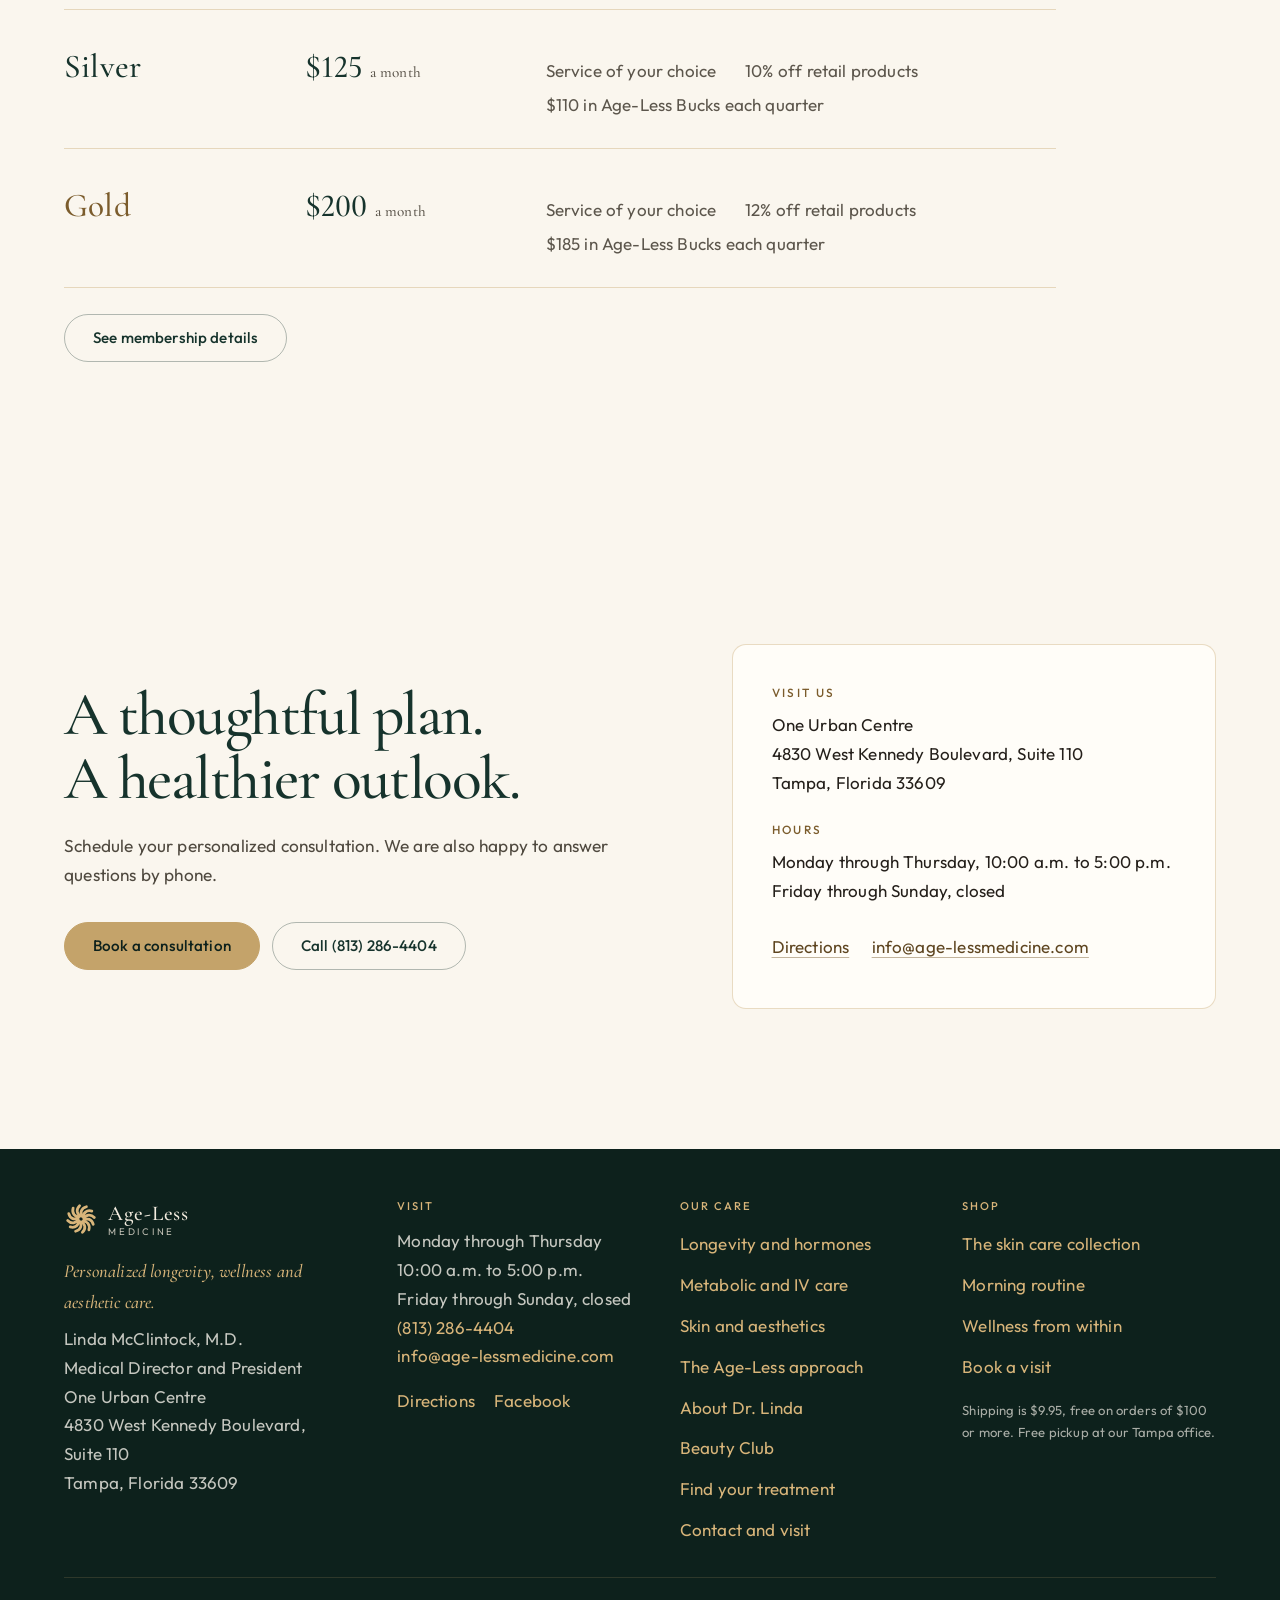
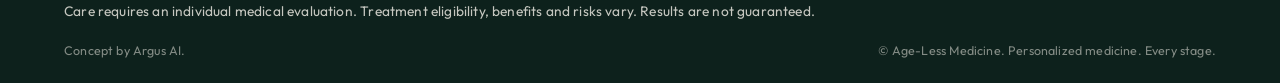
==== commit 0d3842e3: "Draft: calm treatment on all treatment pages (fewer labels, list rows, bigger headlines), her gold s" ====
--- a/index.html
+++ b/index.html
@@ -28,11 +28,11 @@
   <link rel="preload" href="site/assets/fonts/CormorantGaramond-500.woff2" as="font" type="font/woff2" crossorigin>
   <link rel="preload" href="site/assets/fonts/CormorantGaramond-500i.woff2" as="font" type="font/woff2" crossorigin>
   <link rel="preload" href="site/assets/fonts/Outfit-400.woff2" as="font" type="font/woff2" crossorigin>
-  <link rel="stylesheet" href="css/fonts.css?v=20261121-upscale">
-  <link rel="stylesheet" href="css/styles.css?v=20261121-upscale">
-  <link rel="stylesheet" href="css/clinic.css?v=20261121-upscale">
-  <link rel="stylesheet" href="css/premium.css?v=20261121-upscale">
-  <link rel="stylesheet" href="css/upscale.css?v=20261121-upscale">
+  <link rel="stylesheet" href="css/fonts.css?v=20261122-up2">
+  <link rel="stylesheet" href="css/styles.css?v=20261122-up2">
+  <link rel="stylesheet" href="css/clinic.css?v=20261122-up2">
+  <link rel="stylesheet" href="css/premium.css?v=20261122-up2">
+  <link rel="stylesheet" href="css/upscale.css?v=20261122-up2">
   <link rel="preload" as="image" type="image/webp" href="images/stock/interior-cream-1200.webp" imagesrcset="images/stock/interior-cream-800.webp 800w, images/stock/interior-cream-1200.webp 1200w, images/stock/interior-cream.webp 1800w" imagesizes="(max-width: 1080px) 92vw, 520px">
   <noscript><style>[data-reveal]{opacity:1;transform:none}</style></noscript>
   <script>(function(){var l=new URLSearchParams(location.search).get("lang");try{l=l||localStorage.getItem("al-lang")}catch(e){}if(l==="es"){document.documentElement.classList.add("lang-pending");setTimeout(function(){document.documentElement.classList.remove("lang-pending")},1500)}})();</script>
@@ -42,16 +42,7 @@
   <header class="site-header is-solid">
     <div class="header-inner">
       <a class="brand" href="index.html" aria-label="Age-Less Medicine home">
-        <svg class="brand-mark" viewBox="0 0 48 48" aria-hidden="true">
-          <circle cx="24" cy="24" r="22.2" fill="none" stroke="currentColor" stroke-width="1" opacity="0.45"/>
-          <g fill="currentColor">
-            <circle cx="24" cy="24" r="3.1"/>
-            <ellipse cx="24" cy="13.2" rx="3.2" ry="7.2"/>
-            <ellipse cx="24" cy="34.8" rx="3.2" ry="7.2"/>
-            <ellipse cx="13.2" cy="24" rx="7.2" ry="3.2"/>
-            <ellipse cx="34.8" cy="24" rx="7.2" ry="3.2"/>
-          </g>
-        </svg>
+        <svg class="brand-mark brand-swirl" viewBox="0 0 48 48" aria-hidden="true"><g transform="translate(48 0) scale(-1 1)" fill="none" stroke="currentColor" stroke-width="3.9" stroke-linecap="round"><path d="M24 19.8 C 30 17.5, 31.5 10.5, 26 5.2" transform="rotate(0 24 24)"/><path d="M24 19.8 C 30 17.5, 31.5 10.5, 26 5.2" transform="rotate(30 24 24)"/><path d="M24 19.8 C 30 17.5, 31.5 10.5, 26 5.2" transform="rotate(60 24 24)"/><path d="M24 19.8 C 30 17.5, 31.5 10.5, 26 5.2" transform="rotate(90 24 24)"/><path d="M24 19.8 C 30 17.5, 31.5 10.5, 26 5.2" transform="rotate(120 24 24)"/><path d="M24 19.8 C 30 17.5, 31.5 10.5, 26 5.2" transform="rotate(150 24 24)"/><path d="M24 19.8 C 30 17.5, 31.5 10.5, 26 5.2" transform="rotate(180 24 24)"/><path d="M24 19.8 C 30 17.5, 31.5 10.5, 26 5.2" transform="rotate(210 24 24)"/><path d="M24 19.8 C 30 17.5, 31.5 10.5, 26 5.2" transform="rotate(240 24 24)"/><path d="M24 19.8 C 30 17.5, 31.5 10.5, 26 5.2" transform="rotate(270 24 24)"/><path d="M24 19.8 C 30 17.5, 31.5 10.5, 26 5.2" transform="rotate(300 24 24)"/><path d="M24 19.8 C 30 17.5, 31.5 10.5, 26 5.2" transform="rotate(330 24 24)"/></g></svg>
         <span class="brand-text">
           <span class="brand-name">Age-Less</span>
           <span class="brand-sub">Medicine</span>
@@ -402,16 +393,7 @@
     <div class="wrap footer-grid">
       <div class="footer-brand">
         <a class="brand" href="index.html" aria-label="Age-Less Medicine home">
-          <svg class="brand-mark" viewBox="0 0 48 48" aria-hidden="true">
-          <circle cx="24" cy="24" r="22.2" fill="none" stroke="currentColor" stroke-width="1" opacity="0.45"/>
-          <g fill="currentColor">
-            <circle cx="24" cy="24" r="3.1"/>
-            <ellipse cx="24" cy="13.2" rx="3.2" ry="7.2"/>
-            <ellipse cx="24" cy="34.8" rx="3.2" ry="7.2"/>
-            <ellipse cx="13.2" cy="24" rx="7.2" ry="3.2"/>
-            <ellipse cx="34.8" cy="24" rx="7.2" ry="3.2"/>
-          </g>
-        </svg>
+          <svg class="brand-mark brand-swirl" viewBox="0 0 48 48" aria-hidden="true"><g transform="translate(48 0) scale(-1 1)" fill="none" stroke="currentColor" stroke-width="3.9" stroke-linecap="round"><path d="M24 19.8 C 30 17.5, 31.5 10.5, 26 5.2" transform="rotate(0 24 24)"/><path d="M24 19.8 C 30 17.5, 31.5 10.5, 26 5.2" transform="rotate(30 24 24)"/><path d="M24 19.8 C 30 17.5, 31.5 10.5, 26 5.2" transform="rotate(60 24 24)"/><path d="M24 19.8 C 30 17.5, 31.5 10.5, 26 5.2" transform="rotate(90 24 24)"/><path d="M24 19.8 C 30 17.5, 31.5 10.5, 26 5.2" transform="rotate(120 24 24)"/><path d="M24 19.8 C 30 17.5, 31.5 10.5, 26 5.2" transform="rotate(150 24 24)"/><path d="M24 19.8 C 30 17.5, 31.5 10.5, 26 5.2" transform="rotate(180 24 24)"/><path d="M24 19.8 C 30 17.5, 31.5 10.5, 26 5.2" transform="rotate(210 24 24)"/><path d="M24 19.8 C 30 17.5, 31.5 10.5, 26 5.2" transform="rotate(240 24 24)"/><path d="M24 19.8 C 30 17.5, 31.5 10.5, 26 5.2" transform="rotate(270 24 24)"/><path d="M24 19.8 C 30 17.5, 31.5 10.5, 26 5.2" transform="rotate(300 24 24)"/><path d="M24 19.8 C 30 17.5, 31.5 10.5, 26 5.2" transform="rotate(330 24 24)"/></g></svg>
           <span class="brand-text"><span class="brand-name">Age-Less</span><span class="brand-sub">Medicine</span></span>
         </a>
         <p class="footer-tag">Personalized longevity, wellness and aesthetic care.</p>
@@ -537,9 +519,9 @@
       <div id="quiz-app"></div>
     </div>
   </div>
-  <script src="js/i18n-es.js?v=20261121-upscale" defer></script>
-  <script src="js/lang.js?v=20261121-upscale" defer></script>
-  <script src="js/main.js?v=20261121-upscale" defer></script>
-  <script src="site/assets/js/premium.js?v=20261121-upscale" defer></script>
+  <script src="js/i18n-es.js?v=20261122-up2" defer></script>
+  <script src="js/lang.js?v=20261122-up2" defer></script>
+  <script src="js/main.js?v=20261122-up2" defer></script>
+  <script src="site/assets/js/premium.js?v=20261122-up2" defer></script>
 </body>
 </html>
--- a/css/upscale.css
+++ b/css/upscale.css
@@ -29,7 +29,7 @@
 .page-home .c-hero-title { font-size: clamp(3.3rem, 7.4vw, 6.9rem); }
 .page-home .section-head { max-width: 46rem; margin-bottom: clamp(3rem, 6vw, 5rem); }
 .page-home .section-head h2, .page-home .quiz-band h2, .page-home .skin-shop h2, .page-home .next-chapter h2, .page-home .approach h2,
-.page-injectables .up-row h2, .page-injectables .related h2 { font-size: clamp(2.5rem, 4.8vw, 4.1rem); line-height: 1.05; letter-spacing: -0.025em; }
+.page-up .up-row h2, .page-up .related h2 { font-size: clamp(2.5rem, 4.8vw, 4.1rem); line-height: 1.05; letter-spacing: -0.025em; }
 .page-home .gold-rule { display: none; }
 .page-home .approach .gold-rule { display: block; }
 .page-home .welcome { padding: clamp(6rem, 11vw, 9.5rem) 0; }
@@ -94,11 +94,11 @@
 @media (max-width: 760px) { .tiers--list .tier { grid-template-columns: 1fr auto; } .tiers--list .tier ul { grid-column: 1 / -1; flex-direction: column; } }
 
 /* ================= BOTOX AND FILLERS (treatment page draft) ================= */
-.page-injectables .section { padding: clamp(5rem, 10vw, 8.5rem) 0; }
-.page-injectables .p-hero h1 { font-size: clamp(2.8rem, 6.2vw, 5.4rem); line-height: 1.02; }
-.page-injectables .gold-rule { display: none; }
-.page-injectables .up-intro .prose { max-width: 50rem; }
-.page-injectables .up-intro .prose p { font-family: var(--serif); font-size: clamp(1.5rem, 2.4vw, 2.05rem); line-height: 1.38; color: var(--green); max-width: none; letter-spacing: -0.005em; }
+.page-up .section { padding: clamp(5rem, 10vw, 8.5rem) 0; }
+.page-up .p-hero h1 { font-size: clamp(2.8rem, 6.2vw, 5.4rem); line-height: 1.02; }
+.page-up .gold-rule { display: none; }
+.page-up .up-intro .prose { max-width: 50rem; }
+.page-up .up-intro .prose p { font-family: var(--serif); font-size: clamp(1.5rem, 2.4vw, 2.05rem); line-height: 1.38; color: var(--green); max-width: none; letter-spacing: -0.005em; }
 /* Service boxes become a simple list: name on the left, details on the right */
 .detail-list { display: block !important; max-width: 62rem; }
 .detail-list .detail { display: grid; grid-template-columns: minmax(0, 0.8fr) minmax(0, 1.4fr); gap: 1rem 3rem; background: none; border: 0; border-top: 1px solid rgba(123, 92, 44, 0.28); border-radius: 0; box-shadow: none !important; padding: 2.1rem 0; }
@@ -112,12 +112,12 @@
 .up-row-body p { font-size: 1.12rem; color: #4f493f; max-width: 40rem; }
 .up-row-body .btn-row { margin-top: 2rem !important; }
 /* Related treatments: image + text, no boxes */
-.page-injectables .related-card { background: none !important; border: 0 !important; border-radius: 0 !important; box-shadow: none !important; transform: none !important; overflow: visible; }
-.page-injectables .related-card::after { display: none !important; }
-.page-injectables .related-media { border-radius: 6px; aspect-ratio: 3 / 2 !important; }
-.page-injectables .related-body { padding: 1.4rem 0 0 !important; }
-.page-injectables .related-body h3 { font-size: clamp(1.7rem, 2.4vw, 2.1rem); }
-.page-injectables .related-grid { gap: clamp(2rem, 4vw, 3.5rem); }
+.page-up .related-card { background: none !important; border: 0 !important; border-radius: 0 !important; box-shadow: none !important; transform: none !important; overflow: visible; }
+.page-up .related-card::after { display: none !important; }
+.page-up .related-media { border-radius: 6px; aspect-ratio: 3 / 2 !important; }
+.page-up .related-body { padding: 1.4rem 0 0 !important; }
+.page-up .related-body h3 { font-size: clamp(1.7rem, 2.4vw, 2.1rem); }
+.page-up .related-grid { gap: clamp(2rem, 4vw, 3.5rem); }
 @media (max-width: 760px) { .detail-list .detail, .up-row { grid-template-columns: 1fr; gap: 0.7rem; } }
 
 /* ---------- Fixes after first look ---------- */
@@ -132,6 +132,60 @@
 .page-home .reviews blockquote { margin: 0; }
 /* Seven short quotes left an odd one out; the shortest ("Caring healthcare") sits out on the home page. */
 .page-home .reviews .quote-card:nth-child(5) { display: none; }
-.page-injectables .up-row h2 { font-size: clamp(2.2rem, 3.6vw, 3.2rem); }
+.page-up .up-row h2 { font-size: clamp(2.2rem, 3.6vw, 3.2rem); }
 .page-home .skin-shop-copy h2 { margin-bottom: 1.2rem; max-width: none; text-wrap: pretty; }
 .page-home section:not(.approach) .gold-rule + p { margin-top: 1.2rem; }
+
+/* ================= ALL TREATMENT PAGES (t191u): same calm treatment as Botox and fillers ================= */
+.page-up .section-head { max-width: 46rem; margin-bottom: clamp(2.8rem, 5.5vw, 4.5rem); }
+.page-up .section-head h2, .page-up .prose h2, .page-up .next-chapter h2, .page-up .approach h2, .page-up .skin-shop h2 { font-size: clamp(2.4rem, 4.4vw, 3.8rem); line-height: 1.06; letter-spacing: -0.022em; }
+.page-up .approach .gold-rule { display: block; }
+.page-up section:not(.approach) .gold-rule + p, .page-up .section-head .lede, .page-up .prose h2 + p, .page-up .next-chapter h2 + .lede { margin-top: 1.2rem; }
+.page-up .next-chapter .btn-row { margin-top: 2rem; }
+.page-up .up-intro .prose p + p { margin-top: 1.4rem; }
+/* Pillar services: three boxes become calm rows */
+.service-list { display: block !important; max-width: 64rem; }
+.service-list .service-row { display: grid; grid-template-columns: minmax(0, 0.85fr) minmax(0, 1.35fr); gap: 1rem 3rem; background: none; border: 0; border-top: 1px solid rgba(123, 92, 44, 0.28); border-radius: 0; box-shadow: none !important; transform: none !important; padding: clamp(2rem, 4vw, 2.8rem) 0; }
+.service-list .service-row:last-child { border-bottom: 1px solid rgba(123, 92, 44, 0.28); }
+.service-list .service-n { color: var(--muted); margin-bottom: 0.7rem; }
+.service-list .service-row h3 { font-size: clamp(1.8rem, 2.7vw, 2.4rem); margin: 0; }
+.service-list .service-body p { font-size: 1.06rem; }
+.service-list .service-body .btn-row { margin-top: 1.4rem; padding-top: 0; }
+/* Detail lists with more than one paragraph or a list keep the name on the left */
+.detail-list .detail h3 { grid-row: 1 / span 6; }
+.detail-list .detail > :not(h3) { grid-column: 2; }
+.detail-list .detail > p + p { margin-top: 0; }
+/* Steps: three boxes become a numbered list */
+.page-up .steps-list { display: block; max-width: 44rem; margin-top: 1.6rem; }
+.page-up .steps-list .step-card { display: grid; grid-template-columns: 3.4rem minmax(0, 1fr); gap: 0.2rem 1rem; background: none; border: 0; border-top: 1px solid rgba(123, 92, 44, 0.28); border-radius: 0; box-shadow: none; padding: 1.4rem 0; }
+.page-up .steps-list .step-card:last-child { border-bottom: 1px solid rgba(123, 92, 44, 0.28); }
+.page-up .steps-list .n { grid-row: 1 / span 2; font-size: 1.6rem; color: #7b5c2c; margin: 0; }
+.page-up .steps-list h3 { margin: 0; font-size: 1.55rem; }
+.page-up .up-row-body .steps-list p { font-size: 1.02rem; }
+.page-up .section > .wrap > .steps-list { max-width: 56rem; }
+/* FAQ: hairlines instead of boxes */
+.page-up .faq { gap: 0; max-width: 52rem; }
+.page-up .faq-item { border: 0; border-top: 1px solid rgba(123, 92, 44, 0.28); background: none; }
+.page-up .faq-item:last-child { border-bottom: 1px solid rgba(123, 92, 44, 0.28); }
+.page-up .faq-item button { padding: 1.4rem 0; font-size: 1.45rem; }
+.page-up .faq-item .faq-a { padding: 0 0 1.4rem; font-size: 1.04rem; }
+/* Supplements: products without boxes */
+.page-up .shop-grid { gap: clamp(1.6rem, 3vw, 2.6rem); }
+.page-up .product { background: none; border: 0; box-shadow: none !important; transform: none !important; }
+.page-up .product-photo { border-radius: 10px; }
+.page-up .product-body { padding: 1.1rem 0 0; }
+/* Skin care band on treatment pages: like the home page */
+.page-up .skin-shop { gap: clamp(2.5rem, 6vw, 6rem); }
+.page-up .skin-shop-photo { aspect-ratio: 5 / 4; border-radius: 6px; box-shadow: none; }
+.page-up .skin-shop-copy h2 { font-size: clamp(2.3rem, 3.8vw, 3.4rem); margin-bottom: 1.2rem; max-width: none; text-wrap: pretty; }
+@media (min-width: 901px) { .page-up .skin-shop { grid-template-columns: minmax(0, 1fr) minmax(0, 1.25fr); } }
+@media (max-width: 900px) { .page-up .skin-shop { grid-template-columns: 1fr; } .page-up .skin-shop-photo { order: -1; aspect-ratio: 4 / 3; } }
+@media (max-width: 760px) {
+  .service-list .service-row { grid-template-columns: 1fr; gap: 0.8rem; }
+  .detail-list .detail h3 { grid-row: auto; }
+  .detail-list .detail > :not(h3) { grid-column: 1; }
+}
+/* Header mark: her gold swirl */
+.brand-swirl { overflow: visible; }
+@media (max-width: 560px) { .page-up .p-hero h1 { font-size: clamp(2.1rem, 9vw, 2.8rem); max-width: none; } }
+.page-up .steps-list .step-card p.n { font-size: 1.7rem; line-height: 1.1; color: #7b5c2c; font-family: var(--serif); }
